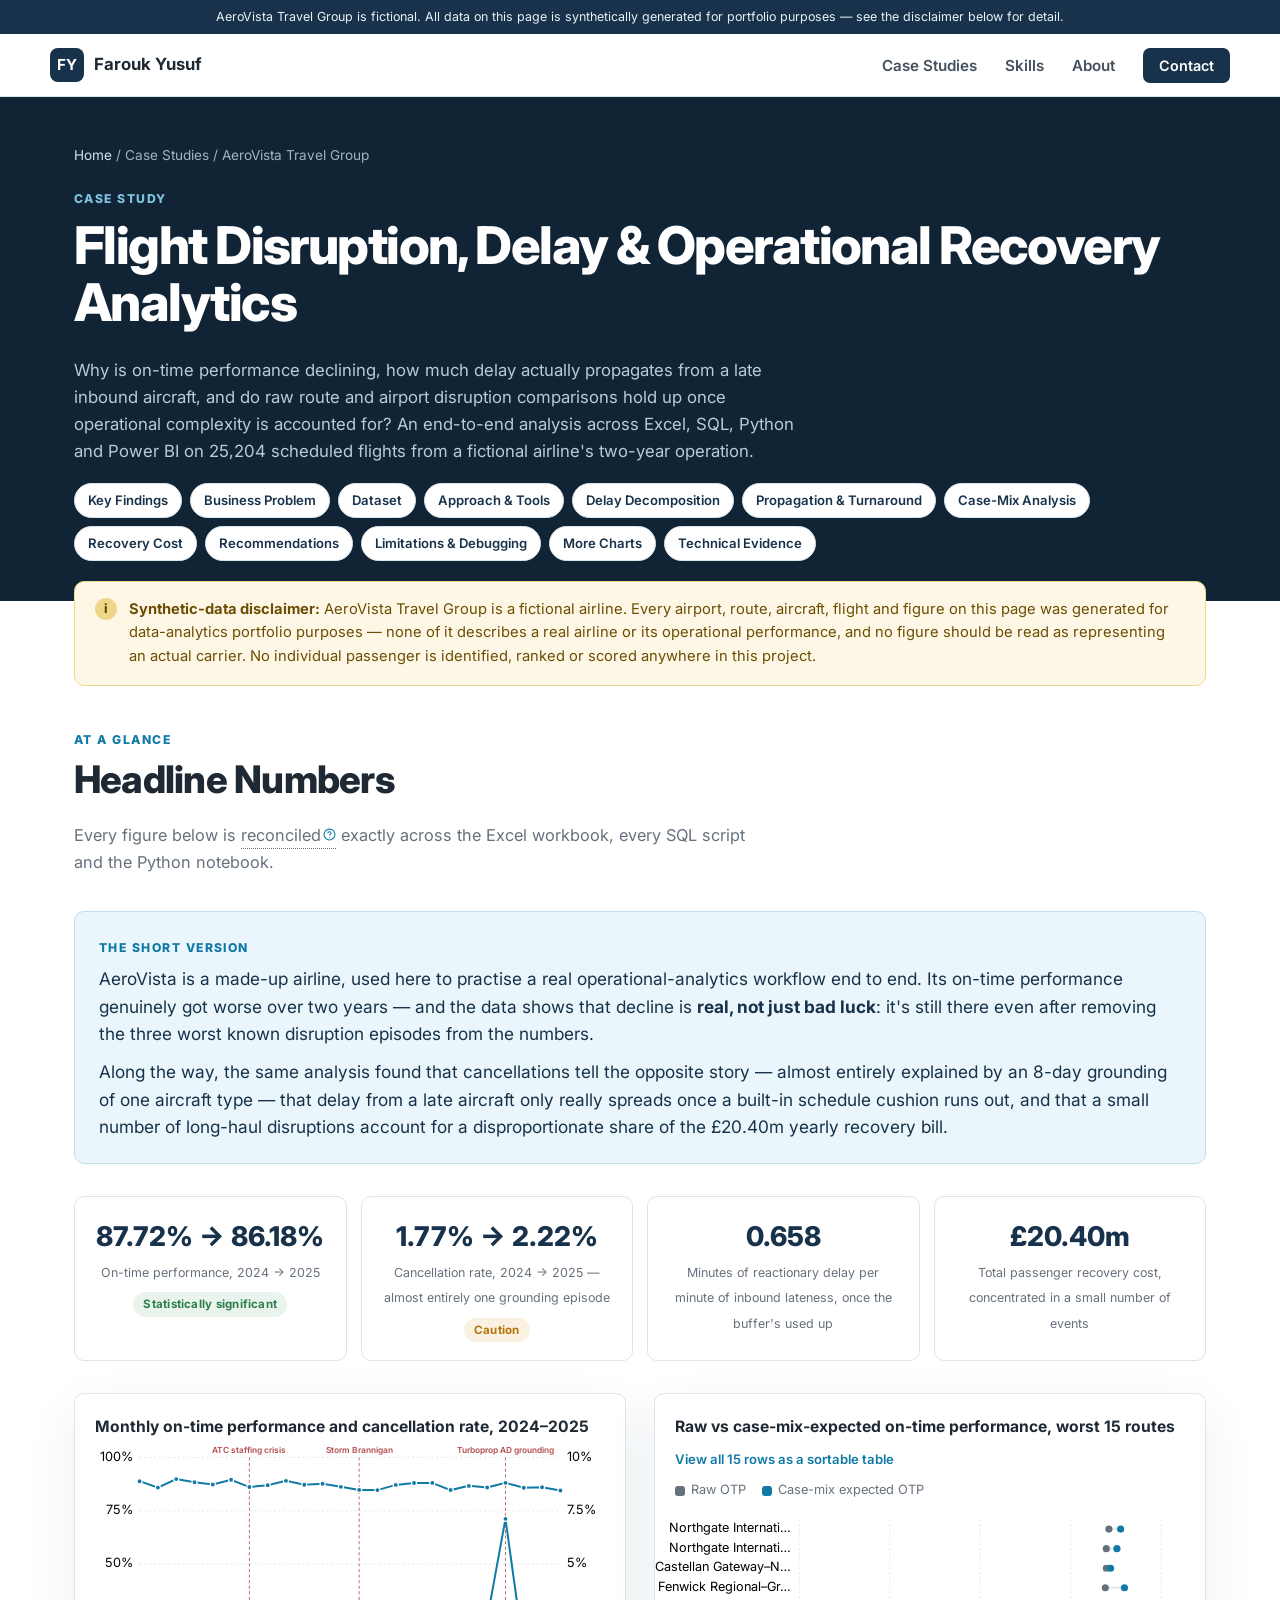
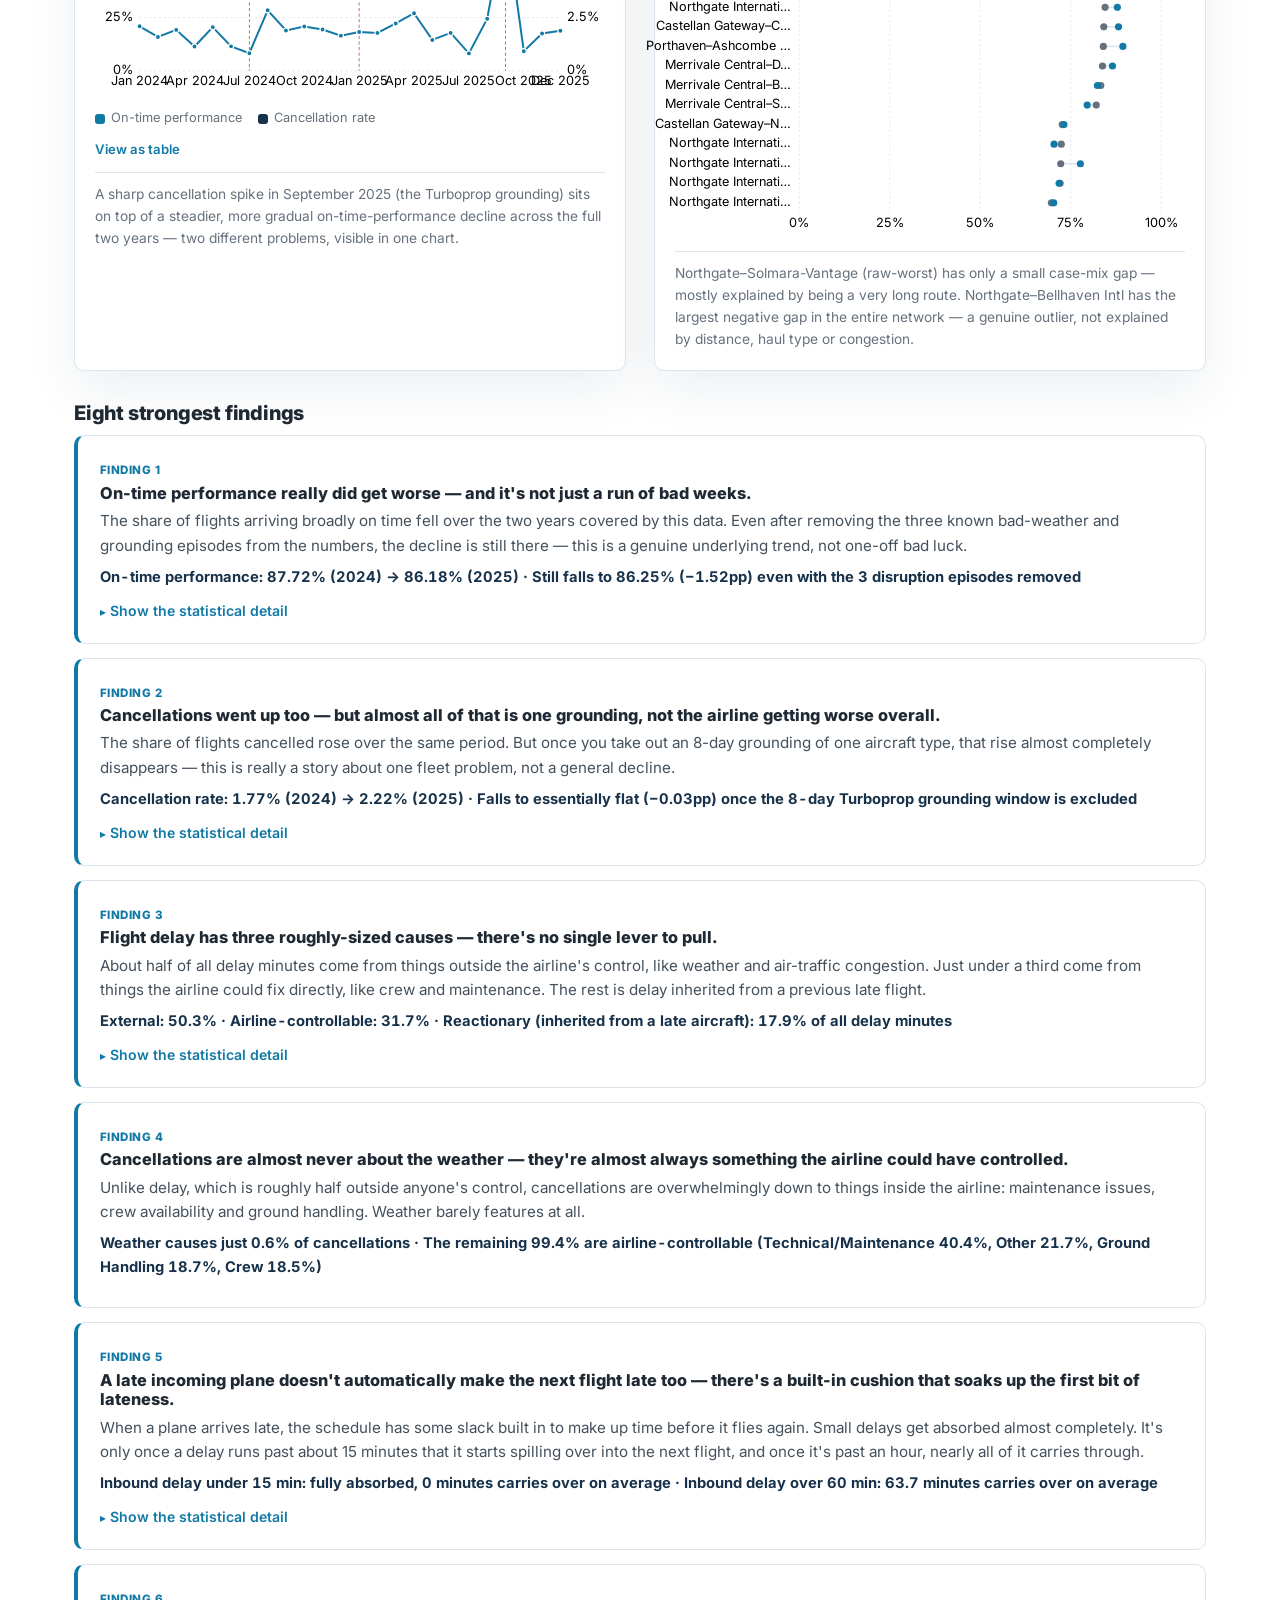
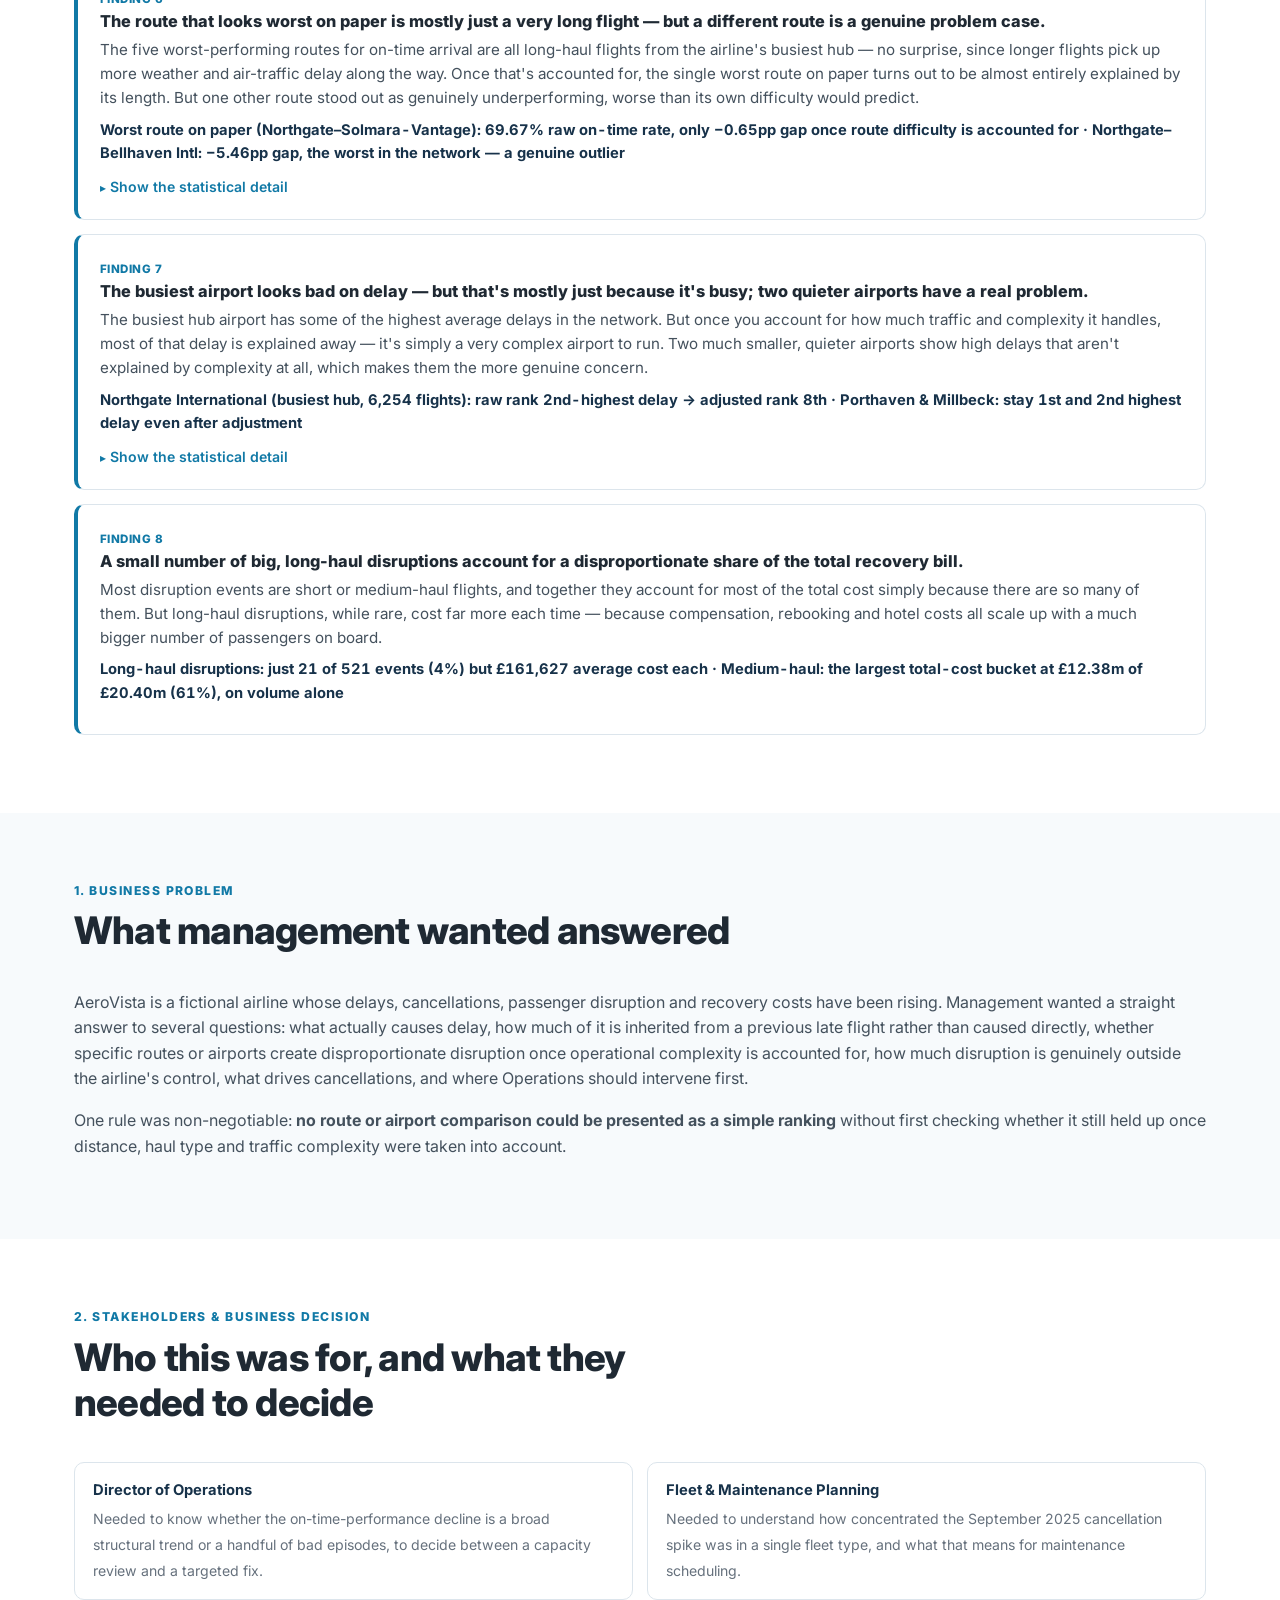
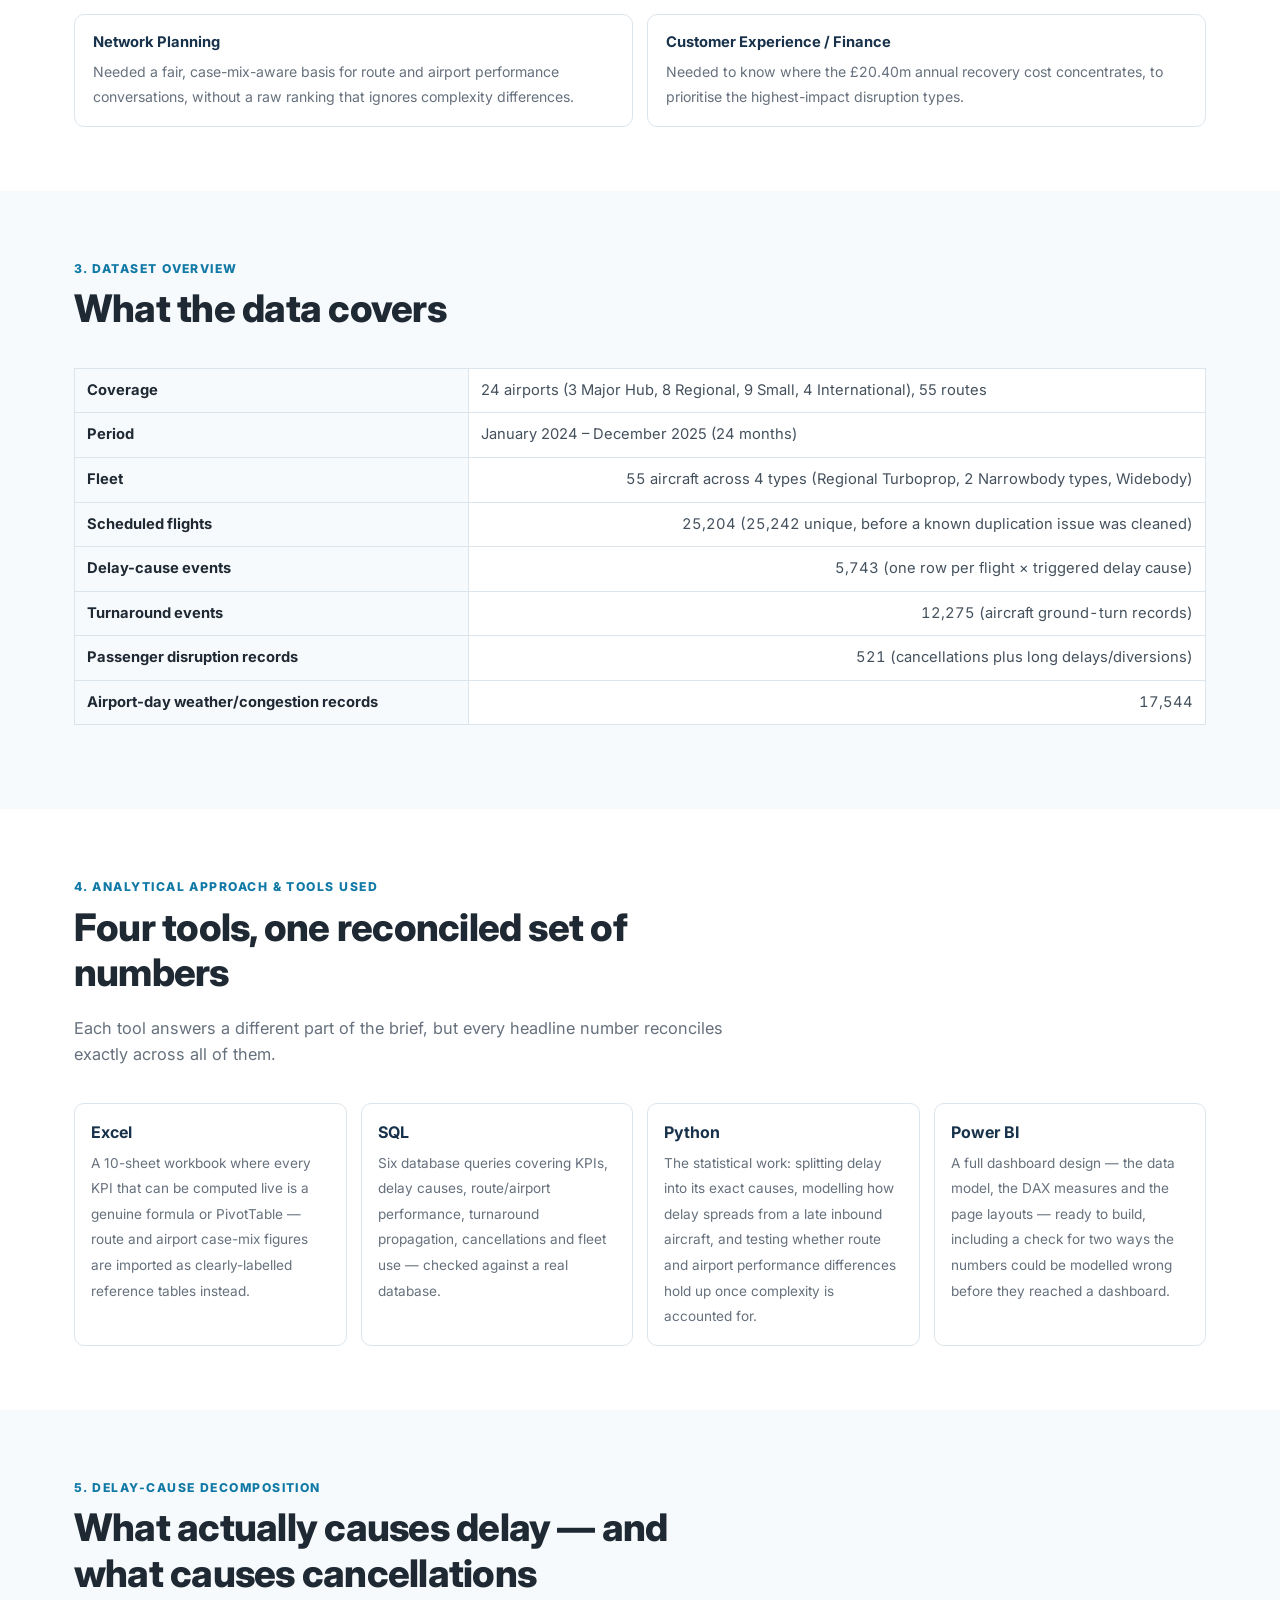
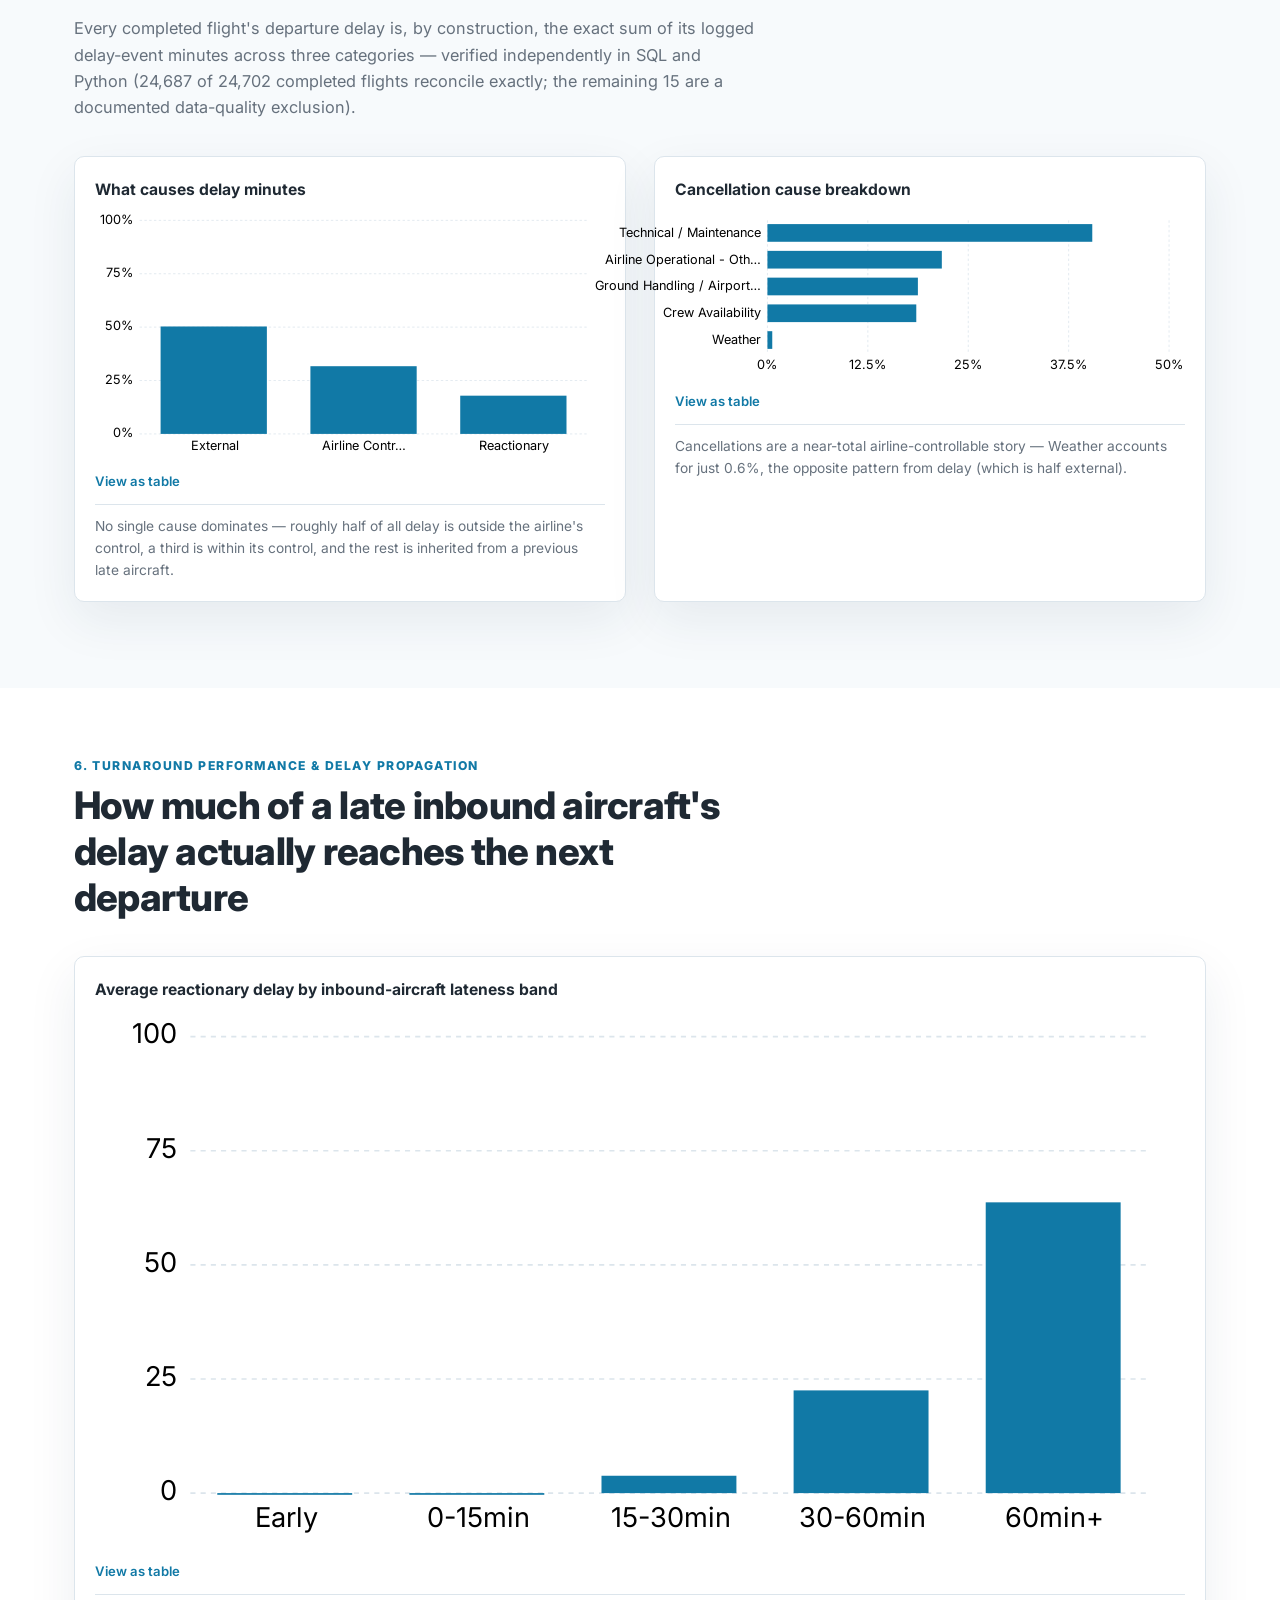
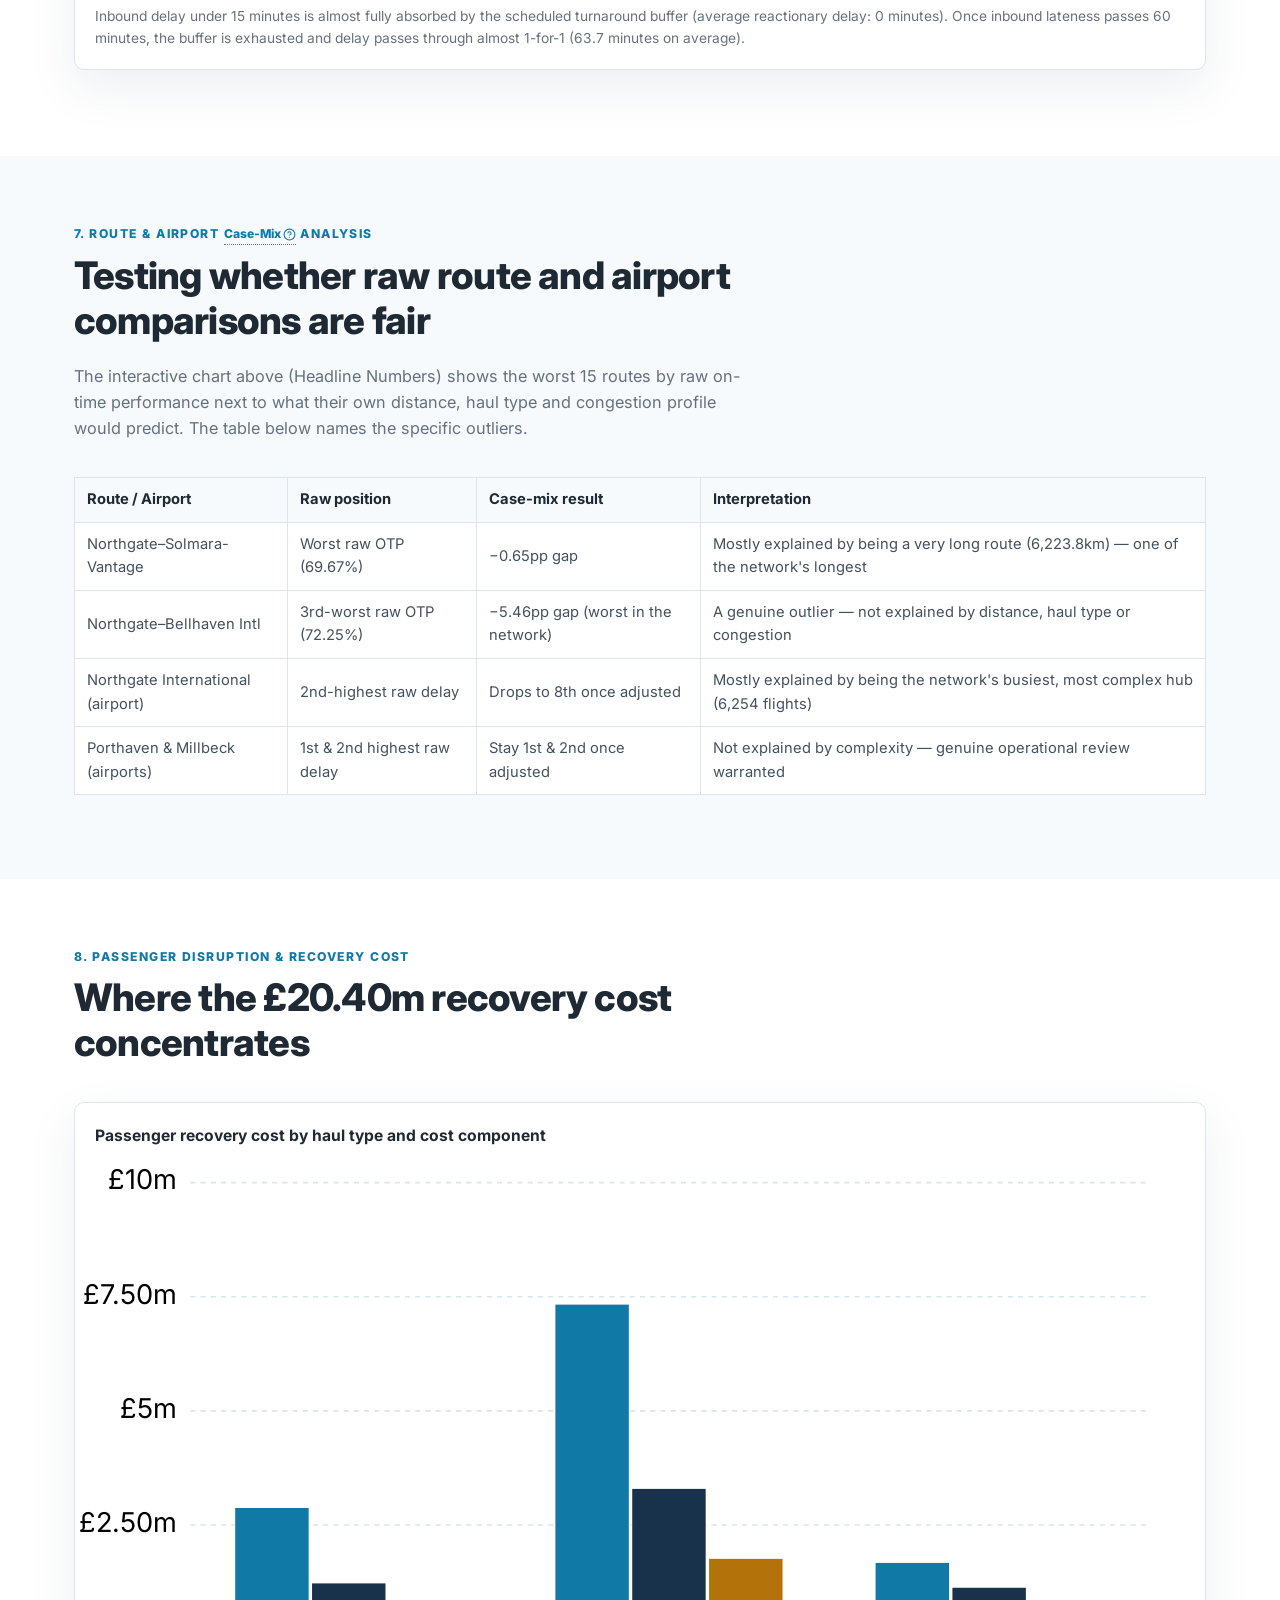
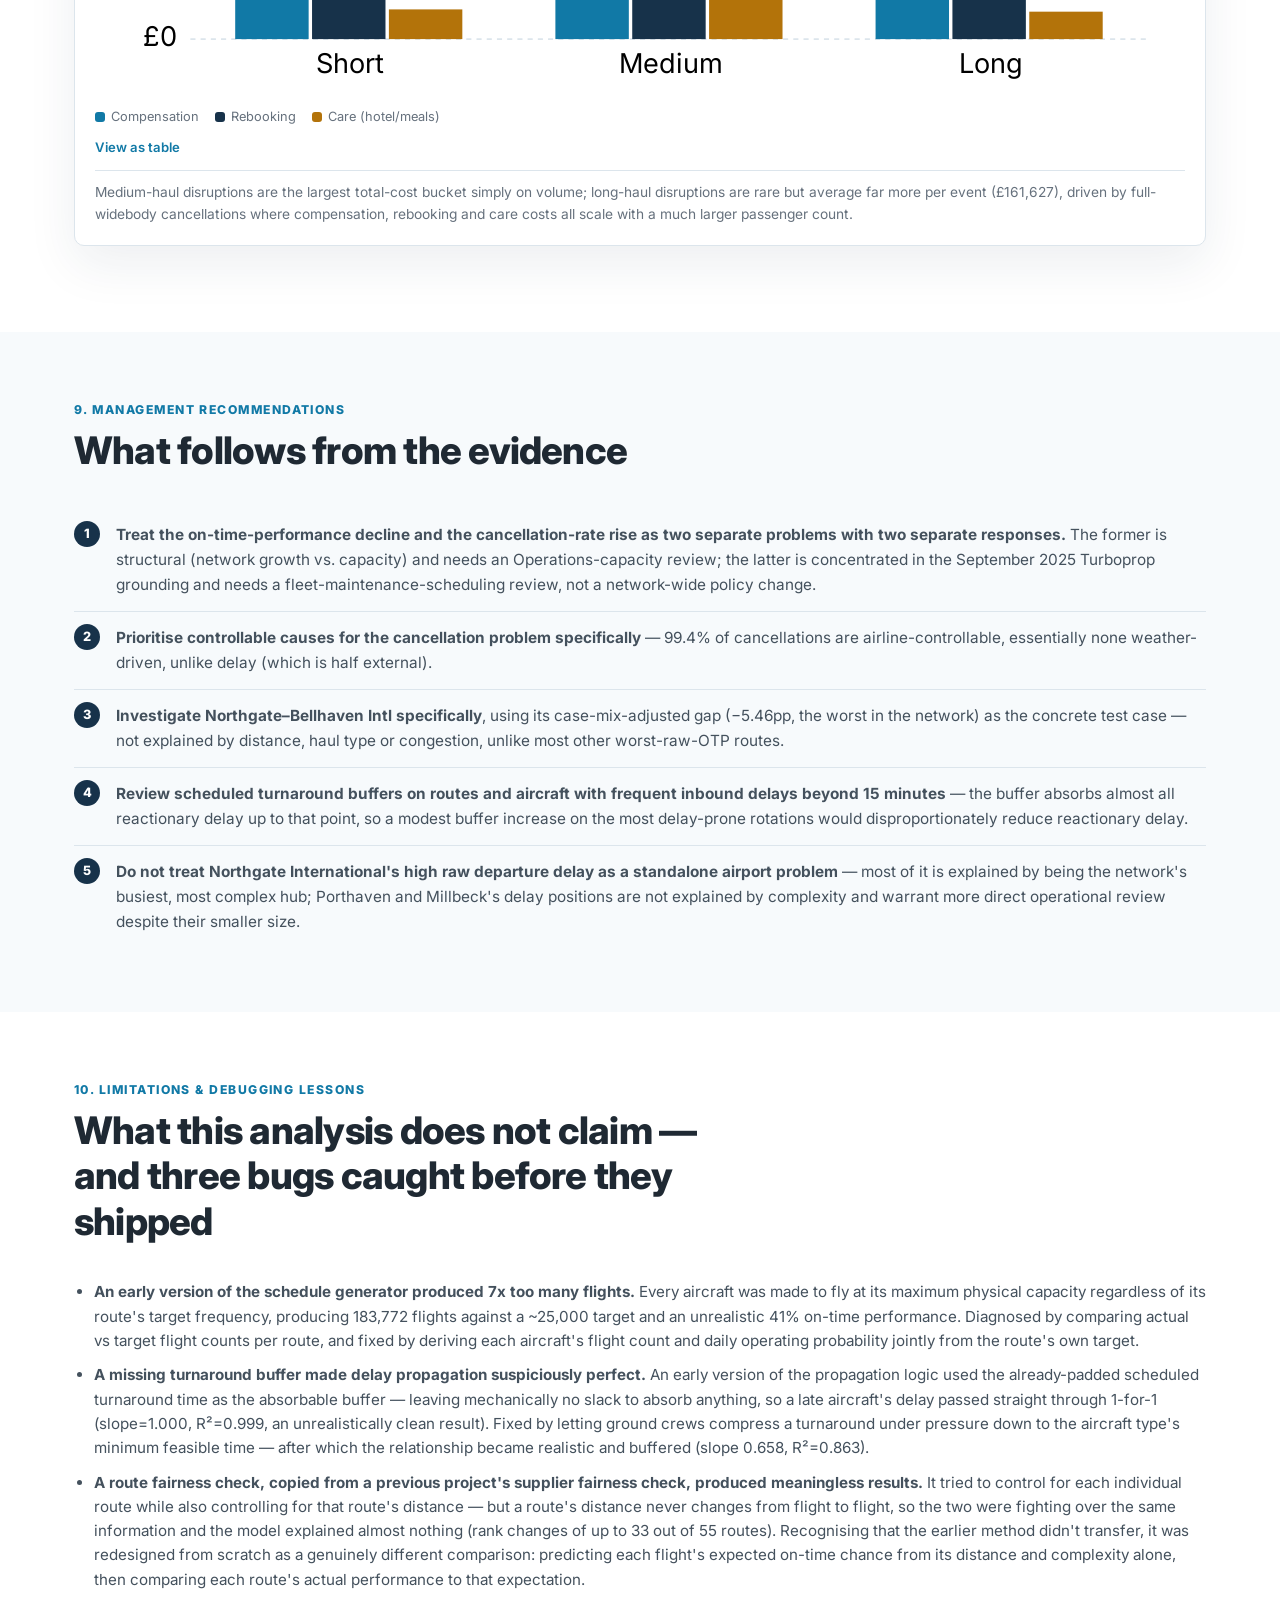
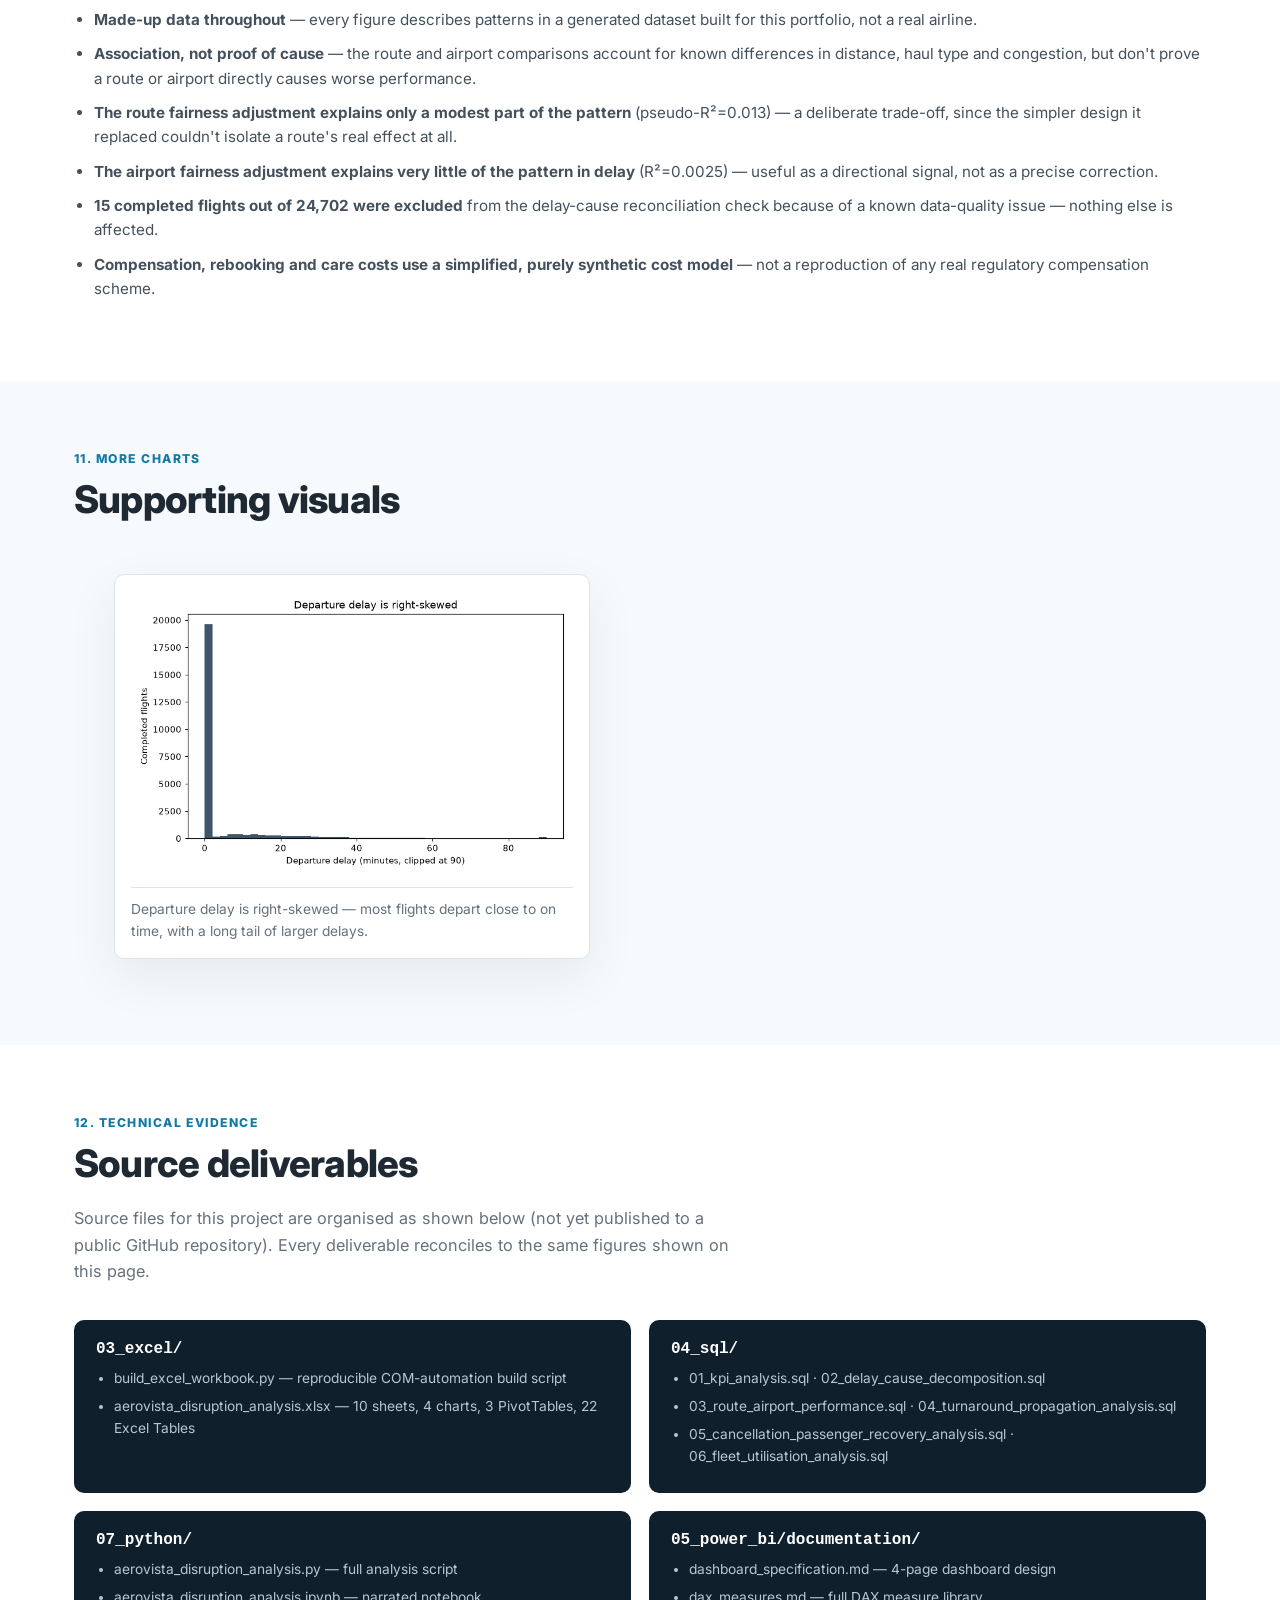
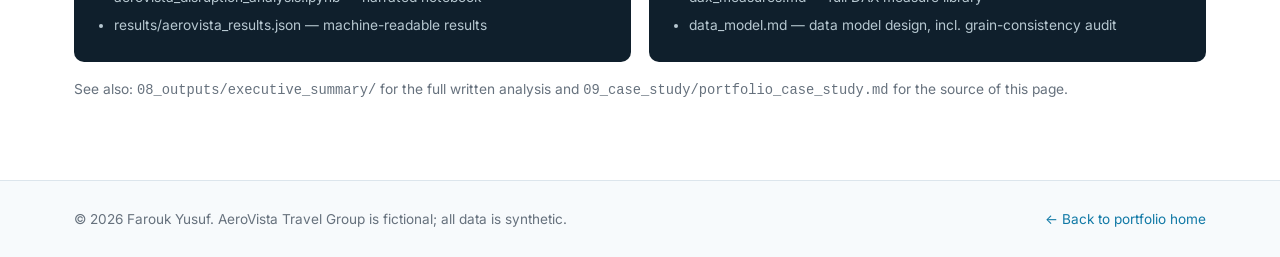
==== case-studies/aerovista.html @ 85dc1397 "chore: initialise data analyst portfolio" ====
<!doctype html>
<html lang="en">
<head>
<meta charset="utf-8">
<meta name="viewport" content="width=device-width, initial-scale=1">
<title>AeroVista Travel Group Case Study — Farouk Yusuf</title>
<meta name="description" content="Flight disruption, delay & operational recovery analytics case study: Excel, SQL, Python and Power BI analysis of a synthetic airline's delay-propagation, case-mix route/airport and recovery-cost data.">
<link rel="preconnect" href="https://fonts.googleapis.com">
<link rel="preconnect" href="https://fonts.gstatic.com" crossorigin>
<link href="https://fonts.googleapis.com/css2?family=Inter:wght@400;500;600;700;800&display=swap" rel="stylesheet">
<link rel="stylesheet" href="../assets/css/tokens.css">
<link rel="stylesheet" href="../assets/css/base.css">
<link rel="stylesheet" href="../assets/css/layout.css">
<link rel="stylesheet" href="../assets/css/components.css">
<link rel="stylesheet" href="../assets/css/charts.css">
<link rel="stylesheet" href="../assets/css/case-study.css">
<link rel="icon" href="data:image/svg+xml,%3Csvg xmlns='http://www.w3.org/2000/svg' viewBox='0 0 100 100'%3E%3Crect width='100' height='100' rx='20' fill='%231f374d'/%3E%3Ctext x='50' y='68' font-size='58' font-family='Arial' font-weight='bold' fill='white' text-anchor='middle'%3EFY%3C/text%3E%3C/svg%3E">
</head>
<body>

<div class="disclaimer-strip">AeroVista Travel Group is fictional. All data on this page is synthetically generated for portfolio purposes — see the disclaimer below for detail.</div>

<header class="site-header">
  <div class="container nav">
    <a href="../index.html" class="brand">
      <span class="brand-mark">FY</span>
      Farouk Yusuf
    </a>
    <button class="nav-toggle" aria-label="Toggle navigation"><span></span><span></span><span></span></button>
    <ul class="nav-links">
      <li><a href="../index.html#case-studies">Case Studies</a></li>
      <li><a href="../index.html#skills">Skills</a></li>
      <li><a href="../index.html#about">About</a></li>
      <li><a href="../index.html#contact" class="nav-cta">Contact</a></li>
    </ul>
  </div>
</header>

<section class="cs-hero">
  <div class="container">
    <div class="cs-breadcrumb"><a href="../index.html">Home</a> / Case Studies / AeroVista Travel Group</div>
    <span class="eyebrow">Case Study</span>
    <h1>Flight Disruption, Delay &amp; Operational Recovery Analytics</h1>
    <p class="cs-sub">Why is on-time performance declining, how much delay actually propagates from a late inbound aircraft, and do raw route and airport disruption comparisons hold up once operational complexity is accounted for? An end-to-end analysis across Excel, SQL, Python and Power BI on 25,204 scheduled flights from a fictional airline's two-year operation.</p>
    <nav class="anchor-nav"><a href="#findings">Key Findings</a><a href="#problem">Business Problem</a><a href="#dataset">Dataset</a><a href="#approach">Approach &amp; Tools</a><a href="#decomposition">Delay Decomposition</a><a href="#propagation">Propagation &amp; Turnaround</a><a href="#casemix">Case-Mix Analysis</a><a href="#recovery">Recovery Cost</a><a href="#recommendations">Recommendations</a><a href="#limitations">Limitations &amp; Debugging</a><a href="#gallery">More Charts</a><a href="#technical">Technical Evidence</a></nav>
  </div>
</section>

<div class="container">
  <div class="disclaimer-box">
    <span class="dot">i</span>
    <div><strong>Synthetic-data disclaimer:</strong> AeroVista Travel Group is a fictional airline. Every airport, route, aircraft, flight and figure on this page was generated for data-analytics portfolio purposes — none of it describes a real airline or its operational performance, and no figure should be read as representing an actual carrier. No individual passenger is identified, ranked or scored anywhere in this project.</div>
  </div>
</div>

<section id="findings" style="padding-top:0;">
  <div class="container">
    <div class="section-head">
      <span class="eyebrow">At a Glance</span>
      <h2>Headline Numbers</h2>
      <p>Every figure below is <button type="button" class="term" data-term="reconciled">reconciled <svg
  xmlns="http://www.w3.org/2000/svg"
  width="24"
  height="24"
  viewBox="0 0 24 24"
  fill="none"
  stroke="currentColor"
  stroke-width="2"
  stroke-linecap="round"
  stroke-linejoin="round"
>
  <circle cx="12" cy="12" r="10" />
  <path d="M9.09 9a3 3 0 0 1 5.83 1c0 2-3 3-3 3" />
  <path d="M12 17h.01" />
</svg>
</button> exactly across the Excel workbook, every SQL script and the Python notebook.</p>
    </div>
    <div class="short-version">
      <span class="eyebrow">The Short Version</span>
      <p>AeroVista is a made-up airline, used here to practise a real operational-analytics workflow end to end. Its on-time performance genuinely got worse over two years — and the data shows that decline is <strong>real, not just bad luck</strong>: it's still there even after removing the three worst known disruption episodes from the numbers.</p><p>Along the way, the same analysis found that cancellations tell the opposite story — almost entirely explained by an 8-day grounding of one aircraft type — that delay from a late aircraft only really spreads once a built-in schedule cushion runs out, and that a small number of long-haul disruptions account for a disproportionate share of the £20.40m yearly recovery bill.</p>
    </div>
    <div class="kpi-grid"><div class="kpi-tile"><span class="kpi-num">87.72% → 86.18%</span><span class="kpi-lbl">On-time performance, 2024 → 2025</span><span class="tag tag-significant">Statistically significant</span></div><div class="kpi-tile"><span class="kpi-num">1.77% → 2.22%</span><span class="kpi-lbl">Cancellation rate, 2024 → 2025 — almost entirely one grounding episode</span><span class="tag tag-caution">Caution</span></div><div class="kpi-tile"><span class="kpi-num">0.658</span><span class="kpi-lbl">Minutes of reactionary delay per minute of inbound lateness, once the buffer's used up</span></div><div class="kpi-tile"><span class="kpi-num">£20.40m</span><span class="kpi-lbl">Total passenger recovery cost, concentrated in a small number of events</span></div></div>
    <div class="two-col" style="margin-top:32px;">
      <div class="chart-block ">
  <div class="chart-head"><span class="chart-title">Monthly on-time performance and cancellation rate, 2024–2025</span></div>
  <div data-chart="c1-data" data-chart-type="line"></div>
  <script type="application/json" id="c1-data">{"xLabels": ["Jan 2024", "Feb 2024", "Mar 2024", "Apr 2024", "May 2024", "Jun 2024", "Jul 2024", "Aug 2024", "Sep 2024", "Oct 2024", "Nov 2024", "Dec 2024", "Jan 2025", "Feb 2025", "Mar 2025", "Apr 2025", "May 2025", "Jun 2025", "Jul 2025", "Aug 2025", "Sep 2025", "Oct 2025", "Nov 2025", "Dec 2025"], "series": [{"label": "On-time performance", "values": [88.83, 85.83, 89.82, 88.37, 87.26, 89.51, 86.1, 86.93, 89.0, 87.18, 87.62, 86.19, 84.75, 84.66, 87.09, 88.0, 88.03, 84.68, 86.64, 85.87, 88.05, 85.78, 86.01, 84.51], "valueFormat": "percent"}, {"label": "Cancellation rate", "values": [2.09, 1.59, 1.92, 1.14, 2.05, 1.15, 0.83, 2.84, 1.89, 2.08, 1.94, 1.65, 1.82, 1.78, 2.22, 2.7, 1.45, 1.78, 0.82, 2.44, 7.12, 0.92, 1.75, 1.88], "valueFormat": "percent", "axis": "secondary"}], "options": {"annotations": [{"x": "Jul 2024", "label": "ATC staffing crisis"}, {"x": "Jan 2025", "label": "Storm Brannigan"}, {"x": "Sep 2025", "label": "Turboprop AD grounding"}]}}</script>
  <div class="chart-caption">A sharp cancellation spike in September 2025 (the Turboprop grounding) sits on top of a steadier, more gradual on-time-performance decline across the full two years — two different problems, visible in one chart.</div>
</div>
      <div class="chart-block ">
  <div class="chart-head"><span class="chart-title">Raw vs case-mix-expected on-time performance, worst 15 routes</span></div>
  <div data-chart="c4-data" data-chart-type="comparison"></div>
  <script type="application/json" id="c4-data">{"rows": [{"label": "Northgate International\u2013Solmara-Vantage", "before": 69.67, "after": 70.33, "meta": {"haul_type": "Long", "distance_km": 6223.8, "n_flights": 244}}, {"label": "Northgate International\u2013Norlandia Nordport", "before": 72.08, "after": 71.81, "meta": {"haul_type": "Long", "distance_km": 5901.8, "n_flights": 265}}, {"label": "Northgate International\u2013Bellhaven Intl", "before": 72.25, "after": 77.7, "meta": {"haul_type": "Long", "distance_km": 4698.7, "n_flights": 227}}, {"label": "Northgate International\u2013Kestria Skyport", "before": 72.41, "after": 70.42, "meta": {"haul_type": "Long", "distance_km": 6245.2, "n_flights": 203}}, {"label": "Castellan Gateway\u2013Norlandia Nordport", "before": 72.68, "after": 73.15, "meta": {"haul_type": "Long", "distance_km": 5680.8, "n_flights": 205}}, {"label": "Merrivale Central\u2013Solmara-Vantage", "before": 82.08, "after": 79.57, "meta": {"haul_type": "Long", "distance_km": 4257.8, "n_flights": 212}}, {"label": "Merrivale Central\u2013Bellhaven Intl", "before": 83.33, "after": 82.42, "meta": {"haul_type": "Long", "distance_km": 3516.0, "n_flights": 240}}, {"label": "Merrivale Central\u2013Dunraven", "before": 83.8, "after": 86.56, "meta": {"haul_type": "Medium", "distance_km": 1354.3, "n_flights": 784}}, {"label": "Porthaven\u2013Ashcombe Regional", "before": 84.03, "after": 89.44, "meta": {"haul_type": "Short", "distance_km": 652.0, "n_flights": 238}}, {"label": "Castellan Gateway\u2013Copperfield", "before": 84.15, "after": 88.23, "meta": {"haul_type": "Short", "distance_km": 719.4, "n_flights": 265}}, {"label": "Northgate International\u2013Greybourne", "before": 84.52, "after": 87.91, "meta": {"haul_type": "Medium", "distance_km": 878.2, "n_flights": 478}}, {"label": "Fenwick Regional\u2013Greybourne", "before": 84.58, "after": 89.87, "meta": {"haul_type": "Short", "distance_km": 443.0, "n_flights": 214}}, {"label": "Northgate International\u2013Ashcombe Regional", "before": 84.86, "after": 87.8, "meta": {"haul_type": "Medium", "distance_km": 975.2, "n_flights": 806}}, {"label": "Castellan Gateway\u2013Northgate International", "before": 84.86, "after": 86.04, "meta": {"haul_type": "Medium", "distance_km": 1326.8, "n_flights": 1156}}, {"label": "Northgate International\u2013Wrenfield", "before": 85.57, "after": 88.81, "meta": {"haul_type": "Short", "distance_km": 364.1, "n_flights": 388}}], "options": {"valueFormat": "percent", "beforeLabel": "Raw OTP", "afterLabel": "Case-mix expected OTP", "categoryLabel": "Route", "limit": 15, "metaColumns": [{"key": "haul_type", "label": "Haul type", "numeric": false}, {"key": "distance_km", "label": "Distance (km)", "numeric": true, "format": "number"}, {"key": "n_flights", "label": "Flights", "numeric": true, "format": "number"}]}}</script>
  <div class="chart-caption">Northgate–Solmara-Vantage (raw-worst) has only a small case-mix gap — mostly explained by being a very long route. Northgate–Bellhaven Intl has the largest negative gap in the entire network — a genuine outlier, not explained by distance, haul type or congestion.</div>
</div>
    </div>
    <h3 style="margin-top:8px;">Eight strongest findings</h3>
    <div class="finding-card">
      <span class="finding-num">FINDING 1</span>
      <h4>On-time performance really did get worse — and it's not just a run of bad weeks.</h4>
      <p>The share of flights arriving broadly on time fell over the two years covered by this data. Even after removing the three known bad-weather and grounding episodes from the numbers, the decline is still there — this is a genuine underlying trend, not one-off bad luck.</p>
      <div class="figure-line">On-time performance: 87.72% (2024) &rarr; 86.18% (2025) &middot; Still falls to 86.25% (&minus;1.52pp) even with the 3 disruption episodes removed</div>
      <details class="detail"><summary>Show the statistical detail</summary><div class="detail-body">Two-proportion z-test on on-time performance: z=&minus;3.57, <button type="button" class="term" data-term="p-value">p=0.0004 <svg
  xmlns="http://www.w3.org/2000/svg"
  width="24"
  height="24"
  viewBox="0 0 24 24"
  fill="none"
  stroke="currentColor"
  stroke-width="2"
  stroke-linecap="round"
  stroke-linejoin="round"
>
  <circle cx="12" cy="12" r="10" />
  <path d="M9.09 9a3 3 0 0 1 5.83 1c0 2-3 3-3 3" />
  <path d="M12 17h.01" />
</svg>
</button> (<button type="button" class="term" data-term="statistically significant">significant <svg
  xmlns="http://www.w3.org/2000/svg"
  width="24"
  height="24"
  viewBox="0 0 24 24"
  fill="none"
  stroke="currentColor"
  stroke-width="2"
  stroke-linecap="round"
  stroke-linejoin="round"
>
  <circle cx="12" cy="12" r="10" />
  <path d="M9.09 9a3 3 0 0 1 5.83 1c0 2-3 3-3 3" />
  <path d="M12 17h.01" />
</svg>
</button>). Sensitivity check excluding all 3 disruption-episode windows: on-time performance still falls from 87.77% to 86.25%.</div></details>
    </div>
<div class="finding-card">
      <span class="finding-num">FINDING 2</span>
      <h4>Cancellations went up too — but almost all of that is one grounding, not the airline getting worse overall.</h4>
      <p>The share of flights cancelled rose over the same period. But once you take out an 8-day grounding of one aircraft type, that rise almost completely disappears — this is really a story about one fleet problem, not a general decline.</p>
      <div class="figure-line">Cancellation rate: 1.77% (2024) &rarr; 2.22% (2025) &middot; Falls to essentially flat (&minus;0.03pp) once the 8-day Turboprop grounding window is excluded</div>
      <details class="detail"><summary>Show the statistical detail</summary><div class="detail-body">Two-proportion z-test: z=2.56, <button type="button" class="term" data-term="p-value">p=0.0106 <svg
  xmlns="http://www.w3.org/2000/svg"
  width="24"
  height="24"
  viewBox="0 0 24 24"
  fill="none"
  stroke="currentColor"
  stroke-width="2"
  stroke-linecap="round"
  stroke-linejoin="round"
>
  <circle cx="12" cy="12" r="10" />
  <path d="M9.09 9a3 3 0 0 1 5.83 1c0 2-3 3-3 3" />
  <path d="M12 17h.01" />
</svg>
</button> (<button type="button" class="term" data-term="statistically significant">significant <svg
  xmlns="http://www.w3.org/2000/svg"
  width="24"
  height="24"
  viewBox="0 0 24 24"
  fill="none"
  stroke="currentColor"
  stroke-width="2"
  stroke-linecap="round"
  stroke-linejoin="round"
>
  <circle cx="12" cy="12" r="10" />
  <path d="M9.09 9a3 3 0 0 1 5.83 1c0 2-3 3-3 3" />
  <path d="M12 17h.01" />
</svg>
</button>). Sensitivity check excluding the 3 disruption episodes turns the +0.45pp headline rise into &minus;0.03pp.</div></details>
    </div>
<div class="finding-card">
      <span class="finding-num">FINDING 3</span>
      <h4>Flight delay has three roughly-sized causes — there's no single lever to pull.</h4>
      <p>About half of all delay minutes come from things outside the airline's control, like weather and air-traffic congestion. Just under a third come from things the airline could fix directly, like crew and maintenance. The rest is delay inherited from a previous late flight.</p>
      <div class="figure-line">External: 50.3% &middot; Airline-controllable: 31.7% &middot; Reactionary (inherited from a late aircraft): 17.9% of all delay minutes</div>
      <details class="detail"><summary>Show the statistical detail</summary><div class="detail-body">Exact <button type="button" class="term" data-term="decomposition">decomposition <svg
  xmlns="http://www.w3.org/2000/svg"
  width="24"
  height="24"
  viewBox="0 0 24 24"
  fill="none"
  stroke="currentColor"
  stroke-width="2"
  stroke-linecap="round"
  stroke-linejoin="round"
>
  <circle cx="12" cy="12" r="10" />
  <path d="M9.09 9a3 3 0 0 1 5.83 1c0 2-3 3-3 3" />
  <path d="M12 17h.01" />
</svg>
</button> of departure-delay minutes into three causal categories, verified independently in SQL and Python — 24,687 of 24,702 completed flights reconcile exactly (the remaining 15 are a documented data-quality exclusion, not a defect).</div></details>
    </div>
<div class="finding-card">
      <span class="finding-num">FINDING 4</span>
      <h4>Cancellations are almost never about the weather — they're almost always something the airline could have controlled.</h4>
      <p>Unlike delay, which is roughly half outside anyone's control, cancellations are overwhelmingly down to things inside the airline: maintenance issues, crew availability and ground handling. Weather barely features at all.</p>
      <div class="figure-line">Weather causes just 0.6% of cancellations &middot; The remaining 99.4% are airline-controllable (Technical/Maintenance 40.4%, Other 21.7%, Ground Handling 18.7%, Crew 18.5%)</div>
      
    </div>
<div class="finding-card">
      <span class="finding-num">FINDING 5</span>
      <h4>A late incoming plane doesn't automatically make the next flight late too — there's a built-in cushion that soaks up the first bit of lateness.</h4>
      <p>When a plane arrives late, the schedule has some slack built in to make up time before it flies again. Small delays get absorbed almost completely. It's only once a delay runs past about 15 minutes that it starts spilling over into the next flight, and once it's past an hour, nearly all of it carries through.</p>
      <div class="figure-line">Inbound delay under 15 min: fully absorbed, 0 minutes carries over on average &middot; Inbound delay over 60 min: 63.7 minutes carries over on average</div>
      <details class="detail"><summary>Show the statistical detail</summary><div class="detail-body"><button type="button" class="term" data-term="regression">Regression <svg
  xmlns="http://www.w3.org/2000/svg"
  width="24"
  height="24"
  viewBox="0 0 24 24"
  fill="none"
  stroke="currentColor"
  stroke-width="2"
  stroke-linecap="round"
  stroke-linejoin="round"
>
  <circle cx="12" cy="12" r="10" />
  <path d="M9.09 9a3 3 0 0 1 5.83 1c0 2-3 3-3 3" />
  <path d="M12 17h.01" />
</svg>
</button> of reactionary delay on inbound-aircraft lateness (legs where the inbound aircraft was already late, n=7,072): slope=0.658 minutes per minute, <button type="button" class="term" data-term="r-squared">R² <svg
  xmlns="http://www.w3.org/2000/svg"
  width="24"
  height="24"
  viewBox="0 0 24 24"
  fill="none"
  stroke="currentColor"
  stroke-width="2"
  stroke-linecap="round"
  stroke-linejoin="round"
>
  <circle cx="12" cy="12" r="10" />
  <path d="M9.09 9a3 3 0 0 1 5.83 1c0 2-3 3-3 3" />
  <path d="M12 17h.01" />
</svg>
</button>=0.863, 95% <button type="button" class="term" data-term="confidence interval">CI <svg
  xmlns="http://www.w3.org/2000/svg"
  width="24"
  height="24"
  viewBox="0 0 24 24"
  fill="none"
  stroke="currentColor"
  stroke-width="2"
  stroke-linecap="round"
  stroke-linejoin="round"
>
  <circle cx="12" cy="12" r="10" />
  <path d="M9.09 9a3 3 0 0 1 5.83 1c0 2-3 3-3 3" />
  <path d="M12 17h.01" />
</svg>
</button> on the slope 0.652–0.664.</div></details>
    </div>
<div class="finding-card">
      <span class="finding-num">FINDING 6</span>
      <h4>The route that looks worst on paper is mostly just a very long flight — but a different route is a genuine problem case.</h4>
      <p>The five worst-performing routes for on-time arrival are all long-haul flights from the airline's busiest hub — no surprise, since longer flights pick up more weather and air-traffic delay along the way. Once that's accounted for, the single worst route on paper turns out to be almost entirely explained by its length. But one other route stood out as genuinely underperforming, worse than its own difficulty would predict.</p>
      <div class="figure-line">Worst route on paper (Northgate&ndash;Solmara-Vantage): 69.67% raw on-time rate, only &minus;0.65pp gap once route difficulty is accounted for &middot; Northgate&ndash;Bellhaven Intl: &minus;5.46pp gap, the worst in the network &mdash; a genuine outlier</div>
      <details class="detail"><summary>Show the statistical detail</summary><div class="detail-body"><button type="button" class="term" data-term="case-mix adjustment">Case-mix adjustment <svg
  xmlns="http://www.w3.org/2000/svg"
  width="24"
  height="24"
  viewBox="0 0 24 24"
  fill="none"
  stroke="currentColor"
  stroke-width="2"
  stroke-linecap="round"
  stroke-linejoin="round"
>
  <circle cx="12" cy="12" r="10" />
  <path d="M9.09 9a3 3 0 0 1 5.83 1c0 2-3 3-3 3" />
  <path d="M12 17h.01" />
</svg>
</button>: expected-vs-actual residual <button type="button" class="term" data-term="regression">regression <svg
  xmlns="http://www.w3.org/2000/svg"
  width="24"
  height="24"
  viewBox="0 0 24 24"
  fill="none"
  stroke="currentColor"
  stroke-width="2"
  stroke-linecap="round"
  stroke-linejoin="round"
>
  <circle cx="12" cy="12" r="10" />
  <path d="M9.09 9a3 3 0 0 1 5.83 1c0 2-3 3-3 3" />
  <path d="M12 17h.01" />
</svg>
</button> on distance, haul type and daily congestion (not route fixed effects, since distance and haul type are fixed within a route), n=24,702 flights across 55 routes, pseudo-<button type="button" class="term" data-term="r-squared">R² <svg
  xmlns="http://www.w3.org/2000/svg"
  width="24"
  height="24"
  viewBox="0 0 24 24"
  fill="none"
  stroke="currentColor"
  stroke-width="2"
  stroke-linecap="round"
  stroke-linejoin="round"
>
  <circle cx="12" cy="12" r="10" />
  <path d="M9.09 9a3 3 0 0 1 5.83 1c0 2-3 3-3 3" />
  <path d="M12 17h.01" />
</svg>
</button>=0.0129. Of the worst-raw-OTP quartile (14 routes), 8 are genuine outliers and 6 are explained by complexity.</div></details>
    </div>
<div class="finding-card">
      <span class="finding-num">FINDING 7</span>
      <h4>The busiest airport looks bad on delay — but that's mostly just because it's busy; two quieter airports have a real problem.</h4>
      <p>The busiest hub airport has some of the highest average delays in the network. But once you account for how much traffic and complexity it handles, most of that delay is explained away — it's simply a very complex airport to run. Two much smaller, quieter airports show high delays that aren't explained by complexity at all, which makes them the more genuine concern.</p>
      <div class="figure-line">Northgate International (busiest hub, 6,254 flights): raw rank 2nd-highest delay &rarr; adjusted rank 8th &middot; Porthaven &amp; Millbeck: stay 1st and 2nd highest delay even after adjustment</div>
      <details class="detail"><summary>Show the statistical detail</summary><div class="detail-body"><button type="button" class="term" data-term="case-mix adjustment">Case-mix adjustment <svg
  xmlns="http://www.w3.org/2000/svg"
  width="24"
  height="24"
  viewBox="0 0 24 24"
  fill="none"
  stroke="currentColor"
  stroke-width="2"
  stroke-linecap="round"
  stroke-linejoin="round"
>
  <circle cx="12" cy="12" r="10" />
  <path d="M9.09 9a3 3 0 0 1 5.83 1c0 2-3 3-3 3" />
  <path d="M12 17h.01" />
</svg>
</button>: <button type="button" class="term" data-term="regression">regression <svg
  xmlns="http://www.w3.org/2000/svg"
  width="24"
  height="24"
  viewBox="0 0 24 24"
  fill="none"
  stroke="currentColor"
  stroke-width="2"
  stroke-linecap="round"
  stroke-linejoin="round"
>
  <circle cx="12" cy="12" r="10" />
  <path d="M9.09 9a3 3 0 0 1 5.83 1c0 2-3 3-3 3" />
  <path d="M12 17h.01" />
</svg>
</button> of departure delay on haul-type mix and daily congestion, n=24,702, <button type="button" class="term" data-term="r-squared">R² <svg
  xmlns="http://www.w3.org/2000/svg"
  width="24"
  height="24"
  viewBox="0 0 24 24"
  fill="none"
  stroke="currentColor"
  stroke-width="2"
  stroke-linecap="round"
  stroke-linejoin="round"
>
  <circle cx="12" cy="12" r="10" />
  <path d="M9.09 9a3 3 0 0 1 5.83 1c0 2-3 3-3 3" />
  <path d="M12 17h.01" />
</svg>
</button>=0.0025 &mdash; a low value, so this adjustment is read as directional, not precise.</div></details>
    </div>
<div class="finding-card">
      <span class="finding-num">FINDING 8</span>
      <h4>A small number of big, long-haul disruptions account for a disproportionate share of the total recovery bill.</h4>
      <p>Most disruption events are short or medium-haul flights, and together they account for most of the total cost simply because there are so many of them. But long-haul disruptions, while rare, cost far more each time — because compensation, rebooking and hotel costs all scale up with a much bigger number of passengers on board.</p>
      <div class="figure-line">Long-haul disruptions: just 21 of 521 events (4%) but £161,627 average cost each &middot; Medium-haul: the largest total-cost bucket at £12.38m of £20.40m (61%), on volume alone</div>
      
    </div>
  </div>
</section>
<section id="problem" class="section-alt">
  <div class="container">
    <div class="section-head">
      <span class="eyebrow">1. Business Problem</span>
      <h2>What management wanted answered</h2>
    </div>
    <p>AeroVista is a fictional airline whose delays, cancellations, passenger disruption and recovery costs have been rising. Management wanted a straight answer to several questions: what actually causes delay, how much of it is inherited from a previous late flight rather than caused directly, whether specific routes or airports create disproportionate disruption once operational complexity is accounted for, how much disruption is genuinely outside the airline's control, what drives cancellations, and where Operations should intervene first.</p><p>One rule was non-negotiable: <strong>no route or airport comparison could be presented as a simple ranking</strong> without first checking whether it still held up once distance, haul type and traffic complexity were taken into account.</p>
  </div>
</section>
<section id="stakeholders">
  <div class="container">
    <div class="section-head">
      <span class="eyebrow">2. Stakeholders &amp; Business Decision</span>
      <h2>Who this was for, and what they needed to decide</h2>
    </div>
    <div class="stakeholder-grid"><div class="stakeholder-card"><strong>Director of Operations</strong><span>Needed to know whether the on-time-performance decline is a broad structural trend or a handful of bad episodes, to decide between a capacity review and a targeted fix.</span></div><div class="stakeholder-card"><strong>Fleet &amp; Maintenance Planning</strong><span>Needed to understand how concentrated the September 2025 cancellation spike was in a single fleet type, and what that means for maintenance scheduling.</span></div><div class="stakeholder-card"><strong>Network Planning</strong><span>Needed a fair, case-mix-aware basis for route and airport performance conversations, without a raw ranking that ignores complexity differences.</span></div><div class="stakeholder-card"><strong>Customer Experience / Finance</strong><span>Needed to know where the £20.40m annual recovery cost concentrates, to prioritise the highest-impact disruption types.</span></div></div>
  </div>
</section>
<section id="dataset" class="section-alt">
  <div class="container">
    <div class="section-head">
      <span class="eyebrow">3. Dataset Overview</span>
      <h2>What the data covers</h2>
    </div>
    <table class="data-table"><tbody><tr><th>Coverage</th><td>24 airports (3 Major Hub, 8 Regional, 9 Small, 4 International), 55 routes</td></tr><tr><th>Period</th><td>January 2024 – December 2025 (24 months)</td></tr><tr><th>Fleet</th><td class="num">55 aircraft across 4 types (Regional Turboprop, 2 Narrowbody types, Widebody)</td></tr><tr><th>Scheduled flights</th><td class="num">25,204 (25,242 unique, before a known duplication issue was cleaned)</td></tr><tr><th>Delay-cause events</th><td class="num">5,743 (one row per flight × triggered delay cause)</td></tr><tr><th>Turnaround events</th><td class="num">12,275 (aircraft ground-turn records)</td></tr><tr><th>Passenger disruption records</th><td class="num">521 (cancellations plus long delays/diversions)</td></tr><tr><th>Airport-day weather/congestion records</th><td class="num">17,544</td></tr></tbody></table>
  </div>
</section>
<section id="approach">
  <div class="container">
    <div class="section-head">
      <span class="eyebrow">4. Analytical Approach &amp; Tools Used</span>
      <h2>Four tools, one reconciled set of numbers</h2>
      <p>Each tool answers a different part of the brief, but every headline number reconciles exactly across all of them.</p>
    </div>
    <div class="tool-grid"><div class="tool-chip"><strong>Excel</strong><span>A 10-sheet workbook where every KPI that can be computed live is a genuine formula or PivotTable — route and airport case-mix figures are imported as clearly-labelled reference tables instead.</span></div><div class="tool-chip"><strong>SQL</strong><span>Six database queries covering KPIs, delay causes, route/airport performance, turnaround propagation, cancellations and fleet use — checked against a real database.</span></div><div class="tool-chip"><strong>Python</strong><span>The statistical work: splitting delay into its exact causes, modelling how delay spreads from a late inbound aircraft, and testing whether route and airport performance differences hold up once complexity is accounted for.</span></div><div class="tool-chip"><strong>Power BI</strong><span>A full dashboard design — the data model, the DAX measures and the page layouts — ready to build, including a check for two ways the numbers could be modelled wrong before they reached a dashboard.</span></div></div>
  </div>
</section>
<section id="decomposition" class="section-alt">
  <div class="container">
    <div class="section-head">
      <span class="eyebrow">5. Delay-Cause Decomposition</span>
      <h2>What actually causes delay — and what causes cancellations</h2>
      <p>Every completed flight's departure delay is, by construction, the exact sum of its logged delay-event minutes across three categories — verified independently in SQL and Python (24,687 of 24,702 completed flights reconcile exactly; the remaining 15 are a documented data-quality exclusion).</p>
    </div>
    <div class="two-col">
      <div class="chart-block ">
  <div class="chart-head"><span class="chart-title">What causes delay minutes</span></div>
  <div data-chart="c2-data" data-chart-type="bar"></div>
  <script type="application/json" id="c2-data">{"categories": ["External", "Airline Controllable", "Reactionary"], "series": [{"label": "% of delay minutes", "values": [50.3, 31.7, 17.9]}], "options": {"valueFormat": "percent", "categoryLabel": "Delay category"}}</script>
  <div class="chart-caption">No single cause dominates — roughly half of all delay is outside the airline's control, a third is within its control, and the rest is inherited from a previous late aircraft.</div>
</div>
      <div class="chart-block ">
  <div class="chart-head"><span class="chart-title">Cancellation cause breakdown</span></div>
  <div data-chart="c6-data" data-chart-type="bar"></div>
  <script type="application/json" id="c6-data">{"categories": ["Technical / Maintenance", "Airline Operational - Other", "Ground Handling / Airport Operations", "Crew Availability", "Weather"], "series": [{"label": "% of cancellations", "values": [40.44, 21.71, 18.73, 18.53, 0.6]}], "options": {"horizontal": true, "valueFormat": "percent", "categoryLabel": "Cause"}}</script>
  <div class="chart-caption">Cancellations are a near-total airline-controllable story — Weather accounts for just 0.6%, the opposite pattern from delay (which is half external).</div>
</div>
    </div>
  </div>
</section>
<section id="propagation">
  <div class="container">
    <div class="section-head">
      <span class="eyebrow">6. Turnaround Performance &amp; Delay Propagation</span>
      <h2>How much of a late inbound aircraft's delay actually reaches the next departure</h2>
    </div>
    <div class="chart-block ">
  <div class="chart-head"><span class="chart-title">Average reactionary delay by inbound-aircraft lateness band</span></div>
  <div data-chart="c3-data" data-chart-type="bar"></div>
  <script type="application/json" id="c3-data">{"categories": ["Early", "0-15min", "15-30min", "30-60min", "60min+"], "series": [{"label": "Avg reactionary delay (minutes)", "values": [0.0, 0.0, 3.8, 22.5, 63.7]}], "options": {"categoryLabel": "Inbound delay band"}}</script>
  <div class="chart-caption">Inbound delay under 15 minutes is almost fully absorbed by the scheduled turnaround buffer (average reactionary delay: 0 minutes). Once inbound lateness passes 60 minutes, the buffer is exhausted and delay passes through almost 1-for-1 (63.7 minutes on average).</div>
</div>
  </div>
</section>
<section id="casemix" class="section-alt">
  <div class="container">
    <div class="section-head">
      <span class="eyebrow">7. Route &amp; Airport <button type="button" class="term" data-term="case-mix adjustment">Case-Mix <svg
  xmlns="http://www.w3.org/2000/svg"
  width="24"
  height="24"
  viewBox="0 0 24 24"
  fill="none"
  stroke="currentColor"
  stroke-width="2"
  stroke-linecap="round"
  stroke-linejoin="round"
>
  <circle cx="12" cy="12" r="10" />
  <path d="M9.09 9a3 3 0 0 1 5.83 1c0 2-3 3-3 3" />
  <path d="M12 17h.01" />
</svg>
</button> Analysis</span>
      <h2>Testing whether raw route and airport comparisons are fair</h2>
      <p>The interactive chart above (Headline Numbers) shows the worst 15 routes by raw on-time performance next to what their own distance, haul type and congestion profile would predict. The table below names the specific outliers.</p>
    </div>
    <table class="data-table">
      <thead><tr><th>Route / Airport</th><th>Raw position</th><th>Case-mix result</th><th>Interpretation</th></tr></thead>
      <tbody><tr><td>Northgate&ndash;Solmara-Vantage</td><td>Worst raw OTP (69.67%)</td><td>&minus;0.65pp gap</td><td>Mostly explained by being a very long route (6,223.8km) — one of the network's longest</td></tr><tr><td>Northgate&ndash;Bellhaven Intl</td><td>3rd-worst raw OTP (72.25%)</td><td>&minus;5.46pp gap (worst in the network)</td><td>A genuine outlier — not explained by distance, haul type or congestion</td></tr><tr><td>Northgate International (airport)</td><td>2nd-highest raw delay</td><td>Drops to 8th once adjusted</td><td>Mostly explained by being the network's busiest, most complex hub (6,254 flights)</td></tr><tr><td>Porthaven &amp; Millbeck (airports)</td><td>1st &amp; 2nd highest raw delay</td><td>Stay 1st &amp; 2nd once adjusted</td><td>Not explained by complexity — genuine operational review warranted</td></tr></tbody>
    </table>
  </div>
</section>
<section id="recovery">
  <div class="container">
    <div class="section-head">
      <span class="eyebrow">8. Passenger Disruption &amp; Recovery Cost</span>
      <h2>Where the £20.40m recovery cost concentrates</h2>
    </div>
    <div class="chart-block ">
  <div class="chart-head"><span class="chart-title">Passenger recovery cost by haul type and cost component</span></div>
  <div data-chart="c5-data" data-chart-type="bar"></div>
  <script type="application/json" id="c5-data">{"categories": ["Short", "Medium", "Long"], "series": [{"label": "Compensation", "values": [2872729.71, 7327743.5, 1668875.92]}, {"label": "Rebooking", "values": [1220183.13, 3290562.61, 1124495.85]}, {"label": "Care (hotel/meals)", "values": [650397.66, 1757972.72, 600796.7]}], "options": {"valueFormat": "gbp", "categoryLabel": "Haul type"}}</script>
  <div class="chart-caption">Medium-haul disruptions are the largest total-cost bucket simply on volume; long-haul disruptions are rare but average far more per event (£161,627), driven by full-widebody cancellations where compensation, rebooking and care costs all scale with a much larger passenger count.</div>
</div>
  </div>
</section>
<section id="recommendations" class="section-alt">
  <div class="container">
    <div class="section-head">
      <span class="eyebrow">9. Management Recommendations</span>
      <h2>What follows from the evidence</h2>
    </div>
    <ol class="rec-list"><li><strong>Treat the on-time-performance decline and the cancellation-rate rise as two separate problems with two separate responses.</strong> The former is structural (network growth vs. capacity) and needs an Operations-capacity review; the latter is concentrated in the September 2025 Turboprop grounding and needs a fleet-maintenance-scheduling review, not a network-wide policy change.</li><li><strong>Prioritise controllable causes for the cancellation problem specifically</strong> — 99.4% of cancellations are airline-controllable, essentially none weather-driven, unlike delay (which is half external).</li><li><strong>Investigate Northgate&ndash;Bellhaven Intl specifically</strong>, using its case-mix-adjusted gap (&minus;5.46pp, the worst in the network) as the concrete test case — not explained by distance, haul type or congestion, unlike most other worst-raw-OTP routes.</li><li><strong>Review scheduled turnaround buffers on routes and aircraft with frequent inbound delays beyond 15 minutes</strong> — the buffer absorbs almost all reactionary delay up to that point, so a modest buffer increase on the most delay-prone rotations would disproportionately reduce reactionary delay.</li><li><strong>Do not treat Northgate International's high raw departure delay as a standalone airport problem</strong> — most of it is explained by being the network's busiest, most complex hub; Porthaven and Millbeck's delay positions are not explained by complexity and warrant more direct operational review despite their smaller size.</li></ol>
  </div>
</section>
<section id="limitations">
  <div class="container">
    <div class="section-head">
      <span class="eyebrow">10. Limitations &amp; Debugging Lessons</span>
      <h2>What this analysis does not claim — and three bugs caught before they shipped</h2>
    </div>
    <ul class="limit-list"><li><strong>An early version of the schedule generator produced 7x too many flights.</strong> Every aircraft was made to fly at its maximum physical capacity regardless of its route's target frequency, producing 183,772 flights against a ~25,000 target and an unrealistic 41% on-time performance. Diagnosed by comparing actual vs target flight counts per route, and fixed by deriving each aircraft's flight count and daily operating probability jointly from the route's own target.</li><li><strong>A missing turnaround buffer made delay propagation suspiciously perfect.</strong> An early version of the propagation logic used the already-padded scheduled turnaround time as the absorbable buffer — leaving mechanically no slack to absorb anything, so a late aircraft's delay passed straight through 1-for-1 (slope=1.000, R²=0.999, an unrealistically clean result). Fixed by letting ground crews compress a turnaround under pressure down to the aircraft type's minimum feasible time — after which the relationship became realistic and buffered (slope 0.658, R²=0.863).</li><li><strong>A route fairness check, copied from a previous project's supplier fairness check, produced meaningless results.</strong> It tried to control for each individual route while also controlling for that route's distance — but a route's distance never changes from flight to flight, so the two were fighting over the same information and the model explained almost nothing (rank changes of up to 33 out of 55 routes). Recognising that the earlier method didn't transfer, it was redesigned from scratch as a genuinely different comparison: predicting each flight's expected on-time chance from its distance and complexity alone, then comparing each route's actual performance to that expectation.</li></ul>
    <ul class="limit-list"><li><strong>Made-up data throughout</strong> — every figure describes patterns in a generated dataset built for this portfolio, not a real airline.</li><li><strong>Association, not proof of cause</strong> — the route and airport comparisons account for known differences in distance, haul type and congestion, but don't prove a route or airport directly causes worse performance.</li><li><strong>The route fairness adjustment explains only a modest part of the pattern</strong> (pseudo-R²=0.013) — a deliberate trade-off, since the simpler design it replaced couldn't isolate a route's real effect at all.</li><li><strong>The airport fairness adjustment explains very little of the pattern in delay</strong> (R²=0.0025) — useful as a directional signal, not as a precise correction.</li><li><strong>15 completed flights out of 24,702 were excluded</strong> from the delay-cause reconciliation check because of a known data-quality issue — nothing else is affected.</li><li><strong>Compensation, rebooking and care costs use a simplified, purely synthetic cost model</strong> — not a reproduction of any real regulatory compensation scheme.</li></ul>
  </div>
</section>
<section id="gallery" class="section-alt">
  <div class="container">
    <div class="section-head">
      <span class="eyebrow">11. More Charts</span>
      <h2>Supporting visuals</h2>
    </div>
    <div class="chart-gallery"><figure class="chart-figure">
        <img src="../assets/images/aerovista/01_distribution_shape.png" alt="Histogram showing departure delay is right-skewed">
        <figcaption>Departure delay is right-skewed — most flights depart close to on time, with a long tail of larger delays.</figcaption>
      </figure></div>
  </div>
</section>
<section id="technical">
  <div class="container">
    <div class="section-head">
      <span class="eyebrow">12. Technical Evidence</span>
      <h2>Source deliverables</h2>
      <p>Source files for this project are organised as shown below (not yet published to a public GitHub repository). Every deliverable reconciles to the same figures shown on this page.</p>
    </div>
    <div class="tech-grid"><div class="tech-card"><h4>03_excel/</h4><ul><li>build_excel_workbook.py — reproducible COM-automation build script</li><li>aerovista_disruption_analysis.xlsx — 10 sheets, 4 charts, 3 PivotTables, 22 Excel Tables</li></ul></div><div class="tech-card"><h4>04_sql/</h4><ul><li>01_kpi_analysis.sql &middot; 02_delay_cause_decomposition.sql</li><li>03_route_airport_performance.sql &middot; 04_turnaround_propagation_analysis.sql</li><li>05_cancellation_passenger_recovery_analysis.sql &middot; 06_fleet_utilisation_analysis.sql</li></ul></div><div class="tech-card"><h4>07_python/</h4><ul><li>aerovista_disruption_analysis.py — full analysis script</li><li>aerovista_disruption_analysis.ipynb — narrated notebook</li><li>results/aerovista_results.json — machine-readable results</li></ul></div><div class="tech-card"><h4>05_power_bi/documentation/</h4><ul><li>dashboard_specification.md — 4-page dashboard design</li><li>dax_measures.md — full DAX measure library</li><li>data_model.md — data model design, incl. grain-consistency audit</li></ul></div></div>
    <p class="tech-note">See also: <code>08_outputs/executive_summary/</code> for the full written analysis and <code>09_case_study/portfolio_case_study.md</code> for the source of this page.</p>
  </div>
</section>

<footer class="site-footer">
  <div class="container">
    <p>© 2026 Farouk Yusuf. AeroVista Travel Group is fictional; all data is synthetic.</p>
    <p><a href="../index.html">← Back to portfolio home</a></p>
  </div>
</footer>

<script type="application/json" id="glossary-data">{"p-value": "A measure of how likely a result this size would happen by chance alone. Small (under 0.05) usually means the pattern is probably real; large means it could easily be random noise.", "statistically significant": "The difference is unlikely to be down to chance. \u201cNot significant\u201d doesn't mean \u201cno difference\u201d \u2014 it means the data can't rule out chance as the explanation.", "case-mix adjustment": "A fair way of comparing suppliers, regions or providers that accounts for how hard their jobs actually were, instead of just comparing raw averages.", "r-squared": "How much of the variation in an outcome a model explains, from 0 (none) to 1 (all of it). A low value means other, unmeasured factors matter too.", "regression": "A statistical method for estimating how one factor relates to an outcome while holding other factors constant \u2014 the main tool used here for fair before/after comparisons.", "decomposition": "Splitting a total change into its exact contributing parts (e.g. more cases happening vs. each case costing more), so they add up precisely to the real figure.", "confidence interval": "A range that's likely to contain the true value. A narrow range means a precise estimate; a wide one means more uncertainty.", "reconciled": "Checked and confirmed to match exactly across every tool used (Excel, SQL, Python) \u2014 no figure is reported unless it agrees everywhere it's calculated."}</script>
<script src="../assets/js/nav.js"></script>
<script src="../assets/js/tooltip.js"></script>
<script src="../assets/js/charts.js"></script>
<script src="../assets/js/main.js"></script>

</body>
</html>
---- assets/css/tokens.css ----
/* ==========================================================================
   Farouk Yusuf — Data & BI Analyst Portfolio
   Design tokens — colours, radius, sizing, shadow. Load first.
   ========================================================================== */

:root {
  --font-body: "Inter", ui-sans-serif, system-ui, -apple-system, BlinkMacSystemFont, "Segoe UI", sans-serif;

  --navy: #17324a;
  --navy-2: #214561;
  --navy-deep: #102436;
  --teal: #1179a6;
  --teal-light: #eaf6fb;
  --ink: #1f2933;
  --body: #44515d;
  --muted: #66717d;
  --line: #dce5ec;
  --bg: #ffffff;
  --bg-soft: #f7fafc;
  --good: #2e7d4f;
  --good-bg: #e8f4ec;
  --warn: #b3730a;
  --warn-bg: #fbf1e0;
  --bad: #b24c4c;
  --bad-bg: #fbeaea;
  --radius: 10px;
  --max: 1180px;
  --shadow: 0 18px 50px rgba(23, 50, 74, 0.08);
}
---- assets/css/base.css ----
/* ==========================================================================
   Base — reset, typography, container. Requires tokens.css.
   ========================================================================== */

* { box-sizing: border-box; }
html { scroll-behavior: smooth; }

body {
  margin: 0;
  font-family: var(--font-body);
  color: var(--body);
  background: var(--bg);
  line-height: 1.6;
  -webkit-font-smoothing: antialiased;
}

h1, h2, h3, h4 {
  color: var(--ink);
  font-weight: 800;
  line-height: 1.2;
  margin: 0 0 0.5em;
}

h1 { font-size: clamp(2.25rem, 5vw, 3.25rem); letter-spacing: -0.03em; line-height: 1.1; }
h2 { font-size: clamp(1.75rem, 3.5vw, 2.375rem); letter-spacing: -0.02em; }
h3 { font-size: 1.25rem; letter-spacing: -0.01em; }

p { margin: 0 0 1em; }
a { color: var(--teal); text-decoration: none; }
a:hover { text-decoration: underline; }

.container {
  max-width: var(--max);
  margin: 0 auto;
  padding: 0 24px;
}

img { max-width: 100%; display: block; }
---- assets/css/layout.css ----
/* ==========================================================================
   Layout — site header / navigation. The one block reused byte-for-byte
   across every page. Requires tokens.css, base.css.
   ========================================================================== */

.site-header {
  position: sticky;
  top: 0;
  z-index: 50;
  background: rgba(255, 255, 255, 0.92);
  backdrop-filter: saturate(180%) blur(8px);
  border-bottom: 1px solid var(--line);
}

.nav {
  display: flex;
  align-items: center;
  justify-content: space-between;
  padding: 14px 0;
}

.brand {
  display: flex;
  align-items: baseline;
  gap: 10px;
  font-weight: 700;
  color: var(--ink);
  font-size: 1.05rem;
}
.brand .brand-mark {
  display: inline-flex;
  align-items: center;
  justify-content: center;
  width: 34px;
  height: 34px;
  border-radius: 8px;
  background: var(--navy);
  color: #fff;
  font-size: 0.95rem;
  font-weight: 700;
  letter-spacing: 0.02em;
}
.brand:hover { text-decoration: none; }

.nav-links {
  display: flex;
  gap: 28px;
  align-items: center;
  list-style: none;
  margin: 0;
  padding: 0;
}
.nav-links a {
  color: var(--body);
  font-size: 0.95rem;
  font-weight: 600;
}
.nav-links a:hover { color: var(--teal); text-decoration: none; }

.nav-cta {
  background: var(--navy);
  color: #fff !important;
  padding: 9px 16px;
  border-radius: 7px;
  font-size: 0.9rem !important;
}
.nav-cta:hover { background: var(--teal); text-decoration: none; }

.nav-toggle {
  display: none;
  background: none;
  border: 1px solid var(--line);
  border-radius: 8px;
  width: 40px;
  height: 40px;
  cursor: pointer;
}
.nav-toggle span {
  display: block;
  width: 18px;
  height: 2px;
  background: var(--ink);
  margin: 4px auto;
}

@media (max-width: 760px) {
  .nav-toggle { display: block; }
  .nav-links {
    position: absolute;
    top: 100%;
    left: 0;
    right: 0;
    background: #fff;
    border-bottom: 1px solid var(--line);
    flex-direction: column;
    align-items: flex-start;
    gap: 0;
    padding: 8px 24px 16px;
    display: none;
  }
  .nav-links.open { display: flex; }
  .nav-links li { width: 100%; padding: 10px 0; border-bottom: 1px solid var(--line); }
  .nav-links li:last-child { border-bottom: none; }
}
---- assets/css/components.css ----
/* ==========================================================================
   Components — hero, buttons, section shells, skills, homepage cards,
   about, contact, footer. Requires tokens.css, base.css.
   ========================================================================== */

/* ---------- Hero ---------- */
.hero {
  background: linear-gradient(135deg, #eef9fd 0%, #f9fcfd 58%, var(--bg) 100%);
  border-bottom: 1px solid var(--line);
  padding: 0;
}
.hero-inner {
  max-width: var(--max);
  margin: 0 auto;
  padding: 5.6rem 24px 4.8rem;
  display: grid;
  grid-template-columns: 1.35fr 0.85fr;
  gap: 5rem;
  align-items: center;
}
.eyebrow {
  display: inline-block;
  color: var(--teal);
  font-weight: 800;
  font-size: 0.76rem;
  letter-spacing: 0.12em;
  text-transform: uppercase;
  margin-bottom: 0.7em;
}
.hero h1 {
  font-size: clamp(2.8rem, 6vw, 5rem);
  line-height: 0.96;
  letter-spacing: -0.045em;
  margin: 0.1rem 0 1.25rem;
}
.hero .role {
  font-size: 1rem;
  font-weight: 700;
  letter-spacing: 0.015em;
  color: var(--navy-2);
  margin-bottom: 1.5rem;
}
.hero p.lead {
  max-width: 720px;
  font-size: 1.16rem;
  color: #44515d;
  margin: 0 0 1.1rem;
}
.hero p.sublead { max-width: 720px; color: var(--muted); margin: 0; }
.hero-ctas { display: flex; gap: 0.8rem; margin-top: 1.8rem; flex-wrap: wrap; }

.btn {
  display: inline-flex;
  align-items: center;
  gap: 8px;
  padding: 0.83rem 1.15rem;
  border-radius: 10px;
  font-weight: 750;
  font-size: 0.94rem;
  border: 1px solid transparent;
  cursor: pointer;
}
.btn-primary { background: var(--navy); color: #fff; }
.btn-primary:hover { background: var(--teal); text-decoration: none; }
.btn-secondary { background: #fff; color: var(--navy); border-color: var(--line); }
.btn-secondary:hover { border-color: var(--teal); color: var(--teal); text-decoration: none; }

/* ---------- Portfolio snapshot card ---------- */
.profile-card {
  background: #fff;
  border: 1px solid #e4edf2;
  border-radius: 20px;
  padding: 1.5rem;
  box-shadow: var(--shadow);
}
.profile-card h3 { font-size: 1rem; color: var(--navy); margin: 0.1rem 0 0.25rem; }
.profile-card .number { font-size: 2.6rem; font-weight: 850; color: var(--ink); line-height: 1; margin: 0.3rem 0 0.35rem; }
.profile-card .tiny { color: var(--muted); font-size: 0.9rem; }

.tool-row { display: flex; flex-wrap: wrap; gap: 0.55rem; margin: 1.35rem 0 1.4rem; }
.pill {
  border: 1px solid #d7e5ec;
  color: var(--navy);
  padding: 0.46rem 0.72rem;
  border-radius: 999px;
  font-size: 0.82rem;
  font-weight: 750;
  background: #f8fcfe;
}

.sector-list { display: grid; grid-template-columns: 1fr 1fr; gap: 0.65rem; margin-top: 0.9rem; }
.sector { background: var(--bg-soft); border-radius: 10px; padding: 0.7rem 0.8rem; font-size: 0.84rem; color: #4f5b66; font-weight: 650; }

/* ---------- Section shells ---------- */
section { padding: 64px 0; }
.section-alt { background: var(--bg-soft); }
.section-head { max-width: 680px; margin-bottom: 36px; }
.section-head .eyebrow { margin-bottom: 8px; }
.section-head p { color: var(--muted); font-size: 1.02rem; }

.section-head-row {
  display: flex;
  align-items: flex-end;
  justify-content: space-between;
  gap: 2rem;
  margin-bottom: 1.8rem;
  flex-wrap: wrap;
}
.section-head-row h2 { margin: 0.2rem 0 0; }
.section-head-row p { max-width: 520px; color: var(--muted); margin: 0; }

/* ---------- Case study cards ---------- */
.cards {
  display: grid;
  grid-template-columns: repeat(3, 1fr);
  gap: 1.1rem;
}
@media (max-width: 900px) {
  .hero-inner { grid-template-columns: 1fr; gap: 2.4rem; padding-top: 4rem; }
  .cards { grid-template-columns: 1fr 1fr; }
}
@media (max-width: 620px) {
  .cards { grid-template-columns: 1fr; }
  .section-head-row { align-items: flex-start; flex-direction: column; }
  .sector-list { grid-template-columns: 1fr; }
  .hero-inner { padding: 3rem 24px 3.5rem; }
}

.card {
  border: 1px solid var(--line);
  border-radius: 16px;
  padding: 1.35rem;
  background: #fff;
  transition: 0.2s ease;
  display: block;
}
.card:hover { transform: translateY(-4px); box-shadow: 0 16px 38px rgba(18, 55, 80, 0.09); }

.card-top {
  height: 118px;
  border-radius: 12px;
  background: linear-gradient(145deg, #e8f5fa, #f9fcfd);
  padding: 1rem;
  display: flex;
  flex-direction: column;
  justify-content: space-between;
  margin-bottom: 1.15rem;
  overflow: hidden;
  position: relative;
}
.mini-label { font-size: 0.7rem; letter-spacing: 0.09em; text-transform: uppercase; font-weight: 800; color: var(--teal); }
.card-top-big { font-size: 2.1rem; font-weight: 850; color: var(--navy); line-height: 1; }

.chart { display: flex; gap: 7px; align-items: end; height: 50px; }
.bar { width: 24px; background: #b8dce9; border-radius: 5px 5px 2px 2px; }
.bar:nth-child(1) { height: 32%; }
.bar:nth-child(2) { height: 72%; }
.bar:nth-child(3) { height: 48%; }
.bar:nth-child(4) { height: 88%; }
.bar:nth-child(5) { height: 61%; }

.card h3 { margin: 0.1rem 0 0.3rem; font-size: 1.18rem; }
.card .meta { color: var(--muted); font-size: 0.86rem; margin-bottom: 0.9rem; }
.card .question { font-size: 0.95rem; color: #3e4b56; margin-bottom: 1rem; }

.card-tags { display: flex; gap: 0.45rem; flex-wrap: wrap; margin-bottom: 1rem; }
.card-tag { background: var(--bg-soft); color: #34536a; padding: 0.28rem 0.5rem; border-radius: 7px; font-size: 0.74rem; font-weight: 750; }

.card > a { color: var(--navy); text-decoration: none; font-weight: 800; font-size: 0.9rem; }

.note {
  margin-top: 3.2rem;
  padding: 1.1rem 1.2rem;
  border-left: 3px solid var(--teal);
  background: var(--bg-soft);
  color: var(--muted);
  border-radius: 0 10px 10px 0;
}

/* ---------- About ---------- */
.about-grid {
  display: grid;
  grid-template-columns: 1fr 1fr;
  gap: 40px;
  align-items: start;
}
@media (max-width: 760px) { .about-grid { grid-template-columns: 1fr; } }
.about-list { list-style: none; margin: 0; padding: 0; }
.about-list li { padding: 10px 0; border-bottom: 1px solid var(--line); font-size: 0.95rem; }
.about-list li:last-child { border-bottom: none; }
.about-list strong { color: var(--ink); }

/* ---------- Contact ---------- */
.contact-grid {
  display: grid;
  grid-template-columns: repeat(3, 1fr);
  gap: 18px;
}
@media (max-width: 760px) { .contact-grid { grid-template-columns: 1fr; } }
.contact-card {
  background: #fff;
  border: 1px solid var(--line);
  border-radius: var(--radius);
  padding: 24px;
  text-align: center;
}
.contact-card .contact-icon {
  width: 44px; height: 44px; border-radius: 50%;
  background: var(--teal-light); color: var(--teal);
  display: flex; align-items: center; justify-content: center;
  margin: 0 auto 14px; font-weight: 800;
}
.contact-card .contact-icon svg { width: 22px; height: 22px; }
.contact-card.placeholder { opacity: 0.65; }
.contact-card .placeholder-tag {
  display: block; font-size: 0.74rem; color: var(--muted); margin-top: 6px;
}

/* ---------- Footer ---------- */
.site-footer {
  border-top: 1px solid var(--line);
  padding: 28px 0;
  background: var(--bg-soft);
}
.site-footer .container {
  display: flex;
  justify-content: space-between;
  align-items: center;
  flex-wrap: wrap;
  gap: 12px;
}
.site-footer p { margin: 0; font-size: 0.85rem; color: var(--muted); }
.disclaimer-strip {
  background: var(--navy);
  color: #e9f2f7;
  font-size: 0.78rem;
  text-align: center;
  padding: 0.45rem 1rem;
}
.disclaimer-strip a { color: #fff; text-decoration: underline; }

/* ---------- Status tags (significant / not significant / caution) ---------- */
.tag {
  display: inline-flex;
  align-items: center;
  gap: 5px;
  font-size: 0.72rem;
  font-weight: 700;
  letter-spacing: 0.02em;
  padding: 3px 10px;
  border-radius: 100px;
}
.tag-significant { background: var(--good-bg); color: var(--good); }
.tag-not-significant { background: var(--bg-soft); color: var(--muted); }
.tag-caution { background: var(--warn-bg); color: var(--warn); }

/* ---------- Glossary term trigger ---------- */
.term {
  background: none;
  border: none;
  padding: 0;
  font: inherit;
  color: inherit;
  border-bottom: 1px dotted var(--muted);
  cursor: help;
  display: inline-flex;
  align-items: center;
  gap: 2px;
}
.term svg { width: 13px; height: 13px; color: var(--teal); flex-shrink: 0; }
.term-tooltip {
  position: absolute;
  z-index: 80;
  max-width: 280px;
  background: var(--navy-deep);
  color: #eaf1f5;
  font-size: 0.82rem;
  line-height: 1.45;
  padding: 10px 12px;
  border-radius: 8px;
  box-shadow: var(--shadow);
}
.term-tooltip[hidden] { display: none; }
---- assets/css/charts.css ----
/* ==========================================================================
   Interactive chart engine — styling for charts.js output.
   Requires tokens.css, base.css, case-study.css (loaded last).
   ========================================================================== */

.chart-block {
  background: #fff;
  border: 1px solid var(--line);
  border-radius: var(--radius);
  padding: 20px;
  margin-bottom: 22px;
  box-shadow: var(--shadow);
}
.chart-block .chart-head {
  display: flex;
  align-items: flex-start;
  justify-content: space-between;
  gap: 16px;
  margin-bottom: 4px;
  flex-wrap: wrap;
}
.chart-block .chart-title { font-weight: 700; color: var(--ink); font-size: 0.98rem; }
.chart-block .chart-caption {
  font-size: 0.86rem;
  color: var(--muted);
  padding-top: 10px;
  border-top: 1px solid var(--line);
  margin-top: 12px;
}
.chart-block svg { width: 100%; height: auto; display: block; overflow: visible; }
.chart-block .chart-canvas { position: relative; }

/* filter toggle (e.g. Albion supplier-type) */
.chart-filter {
  display: inline-flex;
  border: 1px solid var(--line);
  border-radius: 100px;
  padding: 3px;
  gap: 3px;
}
.chart-filter button {
  border: none;
  background: none;
  padding: 6px 14px;
  border-radius: 100px;
  font-size: 0.8rem;
  font-weight: 600;
  color: var(--muted);
  cursor: pointer;
}
.chart-filter button.active { background: var(--navy); color: #fff; }

/* axes / bars / lines */
.chart-axis line, .chart-axis path { stroke: var(--line); stroke-width: 1; }
.chart-axis text { fill: var(--muted); font-size: 11px; font-family: inherit; }
.chart-gridline { stroke: var(--line); stroke-width: 1; stroke-dasharray: 3 3; }

.chart-bar { fill: var(--teal); }
.chart-bar.is-secondary { fill: var(--navy); }
.chart-bar.is-tertiary { fill: var(--warn); }
.chart-bar.is-quaternary { fill: var(--muted); }
.chart-bar:hover, .chart-bar.is-active { fill: var(--navy-deep); }

.chart-line-path { fill: none; stroke: var(--teal); stroke-width: 2.5; }
.chart-line-dot { fill: var(--teal); stroke: #fff; stroke-width: 1.5; }
.chart-line-dot:hover, .chart-line-dot.is-active { fill: var(--navy-deep); r: 5; }
.chart-annotation-line { stroke: var(--bad); stroke-width: 1; stroke-dasharray: 4 3; }
.chart-annotation-label { fill: var(--bad); font-size: 10.5px; font-weight: 600; }

.chart-waterfall-bar.is-positive { fill: var(--good); }
.chart-waterfall-bar.is-negative { fill: var(--bad); }
.chart-waterfall-bar.is-total { fill: var(--navy); }
.chart-waterfall-connector { stroke: var(--line); stroke-width: 1; }

.chart-comparison-line { stroke: var(--line); stroke-width: 2; }
.chart-comparison-dot.is-before { fill: var(--muted); }
.chart-comparison-dot.is-after { fill: var(--teal); }
.chart-comparison-label { fill: var(--ink); font-size: 11.5px; }

.chart-histogram-bar { fill: var(--teal-light); stroke: var(--teal); stroke-width: 1; }
.chart-histogram-marker { stroke: var(--navy); stroke-width: 1.5; stroke-dasharray: 4 3; }

/* legend */
.chart-legend { display: flex; gap: 16px; flex-wrap: wrap; margin: 10px 0 4px; font-size: 0.8rem; color: var(--muted); }
.chart-legend .swatch { display: inline-flex; align-items: center; gap: 6px; }
.chart-legend .swatch span.dot { width: 10px; height: 10px; border-radius: 3px; display: inline-block; }

/* tooltip */
.chart-tooltip {
  position: fixed;
  z-index: 90;
  background: var(--navy-deep);
  color: #eaf1f5;
  font-size: 0.8rem;
  line-height: 1.4;
  padding: 8px 11px;
  border-radius: 7px;
  pointer-events: none;
  box-shadow: var(--shadow);
  max-width: 240px;
}
.chart-tooltip[hidden] { display: none; }
.chart-tooltip .tt-label { font-weight: 700; }

/* accessible "view as table" fallback, used by every chart type */
.chart-table-toggle {
  margin-top: 10px;
  font-size: 0.82rem;
}
.chart-table-toggle summary {
  cursor: pointer;
  color: var(--teal);
  font-weight: 600;
  list-style: none;
}
.chart-table-toggle summary::-webkit-details-marker { display: none; }
.chart-table-toggle table.data-table { margin-top: 10px; font-size: 0.85rem; }

/* if charts.js hasn't run, hide the empty canvas — the "View as table" <details>
   below it is a native element and needs no JS to work */
.chart-canvas:empty { display: none; }
---- assets/css/case-study.css ----
/* ==========================================================================
   Case-study page — everything only used on case-study pages, in the order
   it appears down the page. Requires tokens.css, base.css, components.css.
   ========================================================================== */

.cs-hero {
  background: var(--navy-deep);
  color: #eaf1f5;
  padding: 48px 0 40px;
}
.cs-hero .eyebrow { color: #7fc4de; }
.cs-hero h1 { color: #fff; }
.cs-hero .cs-sub { color: #b9cbd6; font-size: 1.05rem; max-width: 720px; }
.cs-breadcrumb { font-size: 0.85rem; color: #9fb6c2; margin-bottom: 18px; }
.cs-breadcrumb a { color: #cfe4ee; }

.disclaimer-box {
  background: #fff7e6;
  border: 1px solid #f0d68a;
  color: #6b4e04;
  border-radius: var(--radius);
  padding: 16px 20px;
  font-size: 0.92rem;
  margin: -20px 0 40px;
  display: flex;
  gap: 12px;
  align-items: flex-start;
}
.disclaimer-box .dot {
  flex-shrink: 0;
  width: 22px; height: 22px; border-radius: 50%;
  background: #f0d68a; color: #6b4e04;
  display: flex; align-items: center; justify-content: center;
  font-weight: 800; font-size: 0.8rem;
}

/* ---------- "The short version" plain-language summary band ---------- */
.short-version {
  background: var(--teal-light);
  border: 1px solid #bfe0ea;
  border-radius: var(--radius);
  padding: 22px 24px;
  margin: 0 0 32px;
}
.short-version .eyebrow { margin-bottom: 8px; }
.short-version p {
  font-size: 1.08rem;
  color: var(--navy);
  margin: 0;
}
.short-version p + p { margin-top: 10px; }

.kpi-grid {
  display: grid;
  grid-template-columns: repeat(4, 1fr);
  gap: 14px;
  margin: 8px 0 8px;
}
@media (max-width: 900px) { .kpi-grid { grid-template-columns: repeat(2, 1fr); } }
.kpi-tile {
  background: #fff;
  border: 1px solid var(--line);
  border-radius: var(--radius);
  padding: 18px;
  text-align: center;
}
.kpi-tile .kpi-num { font-size: 1.7rem; font-weight: 800; color: var(--navy); display: block; }
.kpi-tile .kpi-lbl { font-size: 0.78rem; color: var(--muted); margin-top: 4px; }
.kpi-tile .tag { margin-top: 8px; }

.finding-card {
  background: #fff;
  border: 1px solid var(--line);
  border-left: 4px solid var(--teal);
  border-radius: var(--radius);
  padding: 20px 22px;
  margin-bottom: 14px;
}
.finding-card h4 { margin-bottom: 6px; font-size: 1.02rem; }
.finding-card p { margin: 0; font-size: 0.95rem; color: var(--body); }
.finding-card p + p { margin-top: 8px; }
.finding-card .finding-num {
  display: inline-block;
  font-size: 0.72rem;
  font-weight: 800;
  color: var(--teal);
  letter-spacing: 0.04em;
  margin-bottom: 4px;
}
.finding-card .figure-line {
  font-variant-numeric: tabular-nums;
  font-weight: 700;
  color: var(--navy);
  font-size: 0.92rem;
  margin: 8px 0;
}

/* ---------- Progressive disclosure ("show the detail") ---------- */
details.detail {
  margin-top: 10px;
  font-size: 0.88rem;
}
details.detail summary {
  cursor: pointer;
  color: var(--teal);
  font-weight: 600;
  list-style: none;
  display: inline-flex;
  align-items: center;
  gap: 4px;
}
details.detail summary::-webkit-details-marker { display: none; }
details.detail summary::before {
  content: "▸";
  font-size: 0.75rem;
  transition: transform 0.15s ease;
}
details.detail[open] summary::before { transform: rotate(90deg); }
details.detail .detail-body {
  margin-top: 8px;
  padding: 10px 12px;
  background: var(--bg-soft);
  border-radius: 8px;
  color: var(--muted);
  font-family: Consolas, "Courier New", monospace;
  font-size: 0.82rem;
  line-height: 1.55;
}

.chart-figure {
  background: #fff;
  border: 1px solid var(--line);
  border-radius: var(--radius);
  padding: 16px;
  margin-bottom: 22px;
  box-shadow: var(--shadow);
}
.chart-figure img { border-radius: 6px; }
.chart-figure figcaption {
  font-size: 0.86rem;
  color: var(--muted);
  padding-top: 10px;
  border-top: 1px solid var(--line);
  margin-top: 12px;
}

.two-col {
  display: grid;
  grid-template-columns: 1fr 1fr;
  gap: 28px;
}
@media (max-width: 760px) { .two-col { grid-template-columns: 1fr; } }

.chart-gallery {
  display: grid;
  grid-template-columns: 1fr 1fr;
  gap: 20px;
}
@media (max-width: 760px) { .chart-gallery { grid-template-columns: 1fr; } }

table.data-table {
  width: 100%;
  border-collapse: collapse;
  font-size: 0.92rem;
  margin: 12px 0 20px;
  background: #fff;
}
table.data-table th, table.data-table td {
  border: 1px solid var(--line);
  padding: 10px 12px;
  text-align: left;
}
table.data-table th { background: var(--bg-soft); font-weight: 700; color: var(--ink); }
table.data-table td.num { text-align: right; font-variant-numeric: tabular-nums; }
table.data-table th.sortable {
  cursor: pointer;
  user-select: none;
  position: relative;
  padding-right: 22px;
}
table.data-table th.sortable::after {
  content: "⇅";
  position: absolute;
  right: 8px;
  color: var(--muted);
  font-size: 0.78rem;
}
table.data-table th.sort-asc::after { content: "↑"; color: var(--teal); }
table.data-table th.sort-desc::after { content: "↓"; color: var(--teal); }

.tool-grid {
  display: grid;
  grid-template-columns: repeat(4, 1fr);
  gap: 14px;
}
@media (max-width: 900px) { .tool-grid { grid-template-columns: repeat(2, 1fr); } }
.tool-chip {
  background: #fff;
  border: 1px solid var(--line);
  border-radius: var(--radius);
  padding: 16px;
}
.tool-chip strong { display: block; color: var(--navy); margin-bottom: 4px; }
.tool-chip span { font-size: 0.85rem; color: var(--muted); }

.rec-list { list-style: none; margin: 0; padding: 0; counter-reset: rec; }
.rec-list li {
  counter-increment: rec;
  position: relative;
  padding: 14px 0 14px 42px;
  border-bottom: 1px solid var(--line);
  font-size: 0.96rem;
}
.rec-list li:last-child { border-bottom: none; }
.rec-list li::before {
  content: counter(rec);
  position: absolute;
  left: 0; top: 12px;
  width: 26px; height: 26px;
  border-radius: 50%;
  background: var(--navy);
  color: #fff;
  font-size: 0.8rem;
  font-weight: 800;
  display: flex; align-items: center; justify-content: center;
}

.limit-list { padding-left: 20px; }
.limit-list li { margin-bottom: 10px; font-size: 0.95rem; }

.tech-grid {
  display: grid;
  grid-template-columns: repeat(2, 1fr);
  gap: 18px;
}
@media (max-width: 760px) { .tech-grid { grid-template-columns: 1fr; } }
.tech-card {
  background: #0f1f2c;
  color: #d7e4ea;
  border-radius: var(--radius);
  padding: 20px 22px;
}
.tech-card h4 { color: #fff; margin-bottom: 8px; font-family: Consolas, "Courier New", monospace; }
.tech-card ul { margin: 0; padding-left: 18px; font-size: 0.86rem; }
.tech-card li { margin-bottom: 6px; color: #b7c8d1; }
.tech-note {
  font-size: 0.86rem;
  color: var(--muted);
  margin-top: 16px;
}

.anchor-nav {
  display: flex;
  flex-wrap: wrap;
  gap: 8px;
  margin: 18px 0 0;
}
.anchor-nav a {
  font-size: 0.82rem;
  font-weight: 600;
  color: var(--navy);
  background: #fff;
  border: 1px solid var(--line);
  border-radius: 100px;
  padding: 6px 13px;
}
.anchor-nav a:hover { border-color: var(--teal); color: var(--teal); text-decoration: none; }

.stakeholder-grid {
  display: grid;
  grid-template-columns: repeat(2, 1fr);
  gap: 14px;
}
@media (max-width: 760px) { .stakeholder-grid { grid-template-columns: 1fr; } }
.stakeholder-card {
  background: #fff;
  border: 1px solid var(--line);
  border-radius: var(--radius);
  padding: 16px 18px;
}
.stakeholder-card strong { color: var(--navy); display: block; margin-bottom: 4px; font-size: 0.92rem; }
.stakeholder-card span { font-size: 0.88rem; color: var(--muted); }
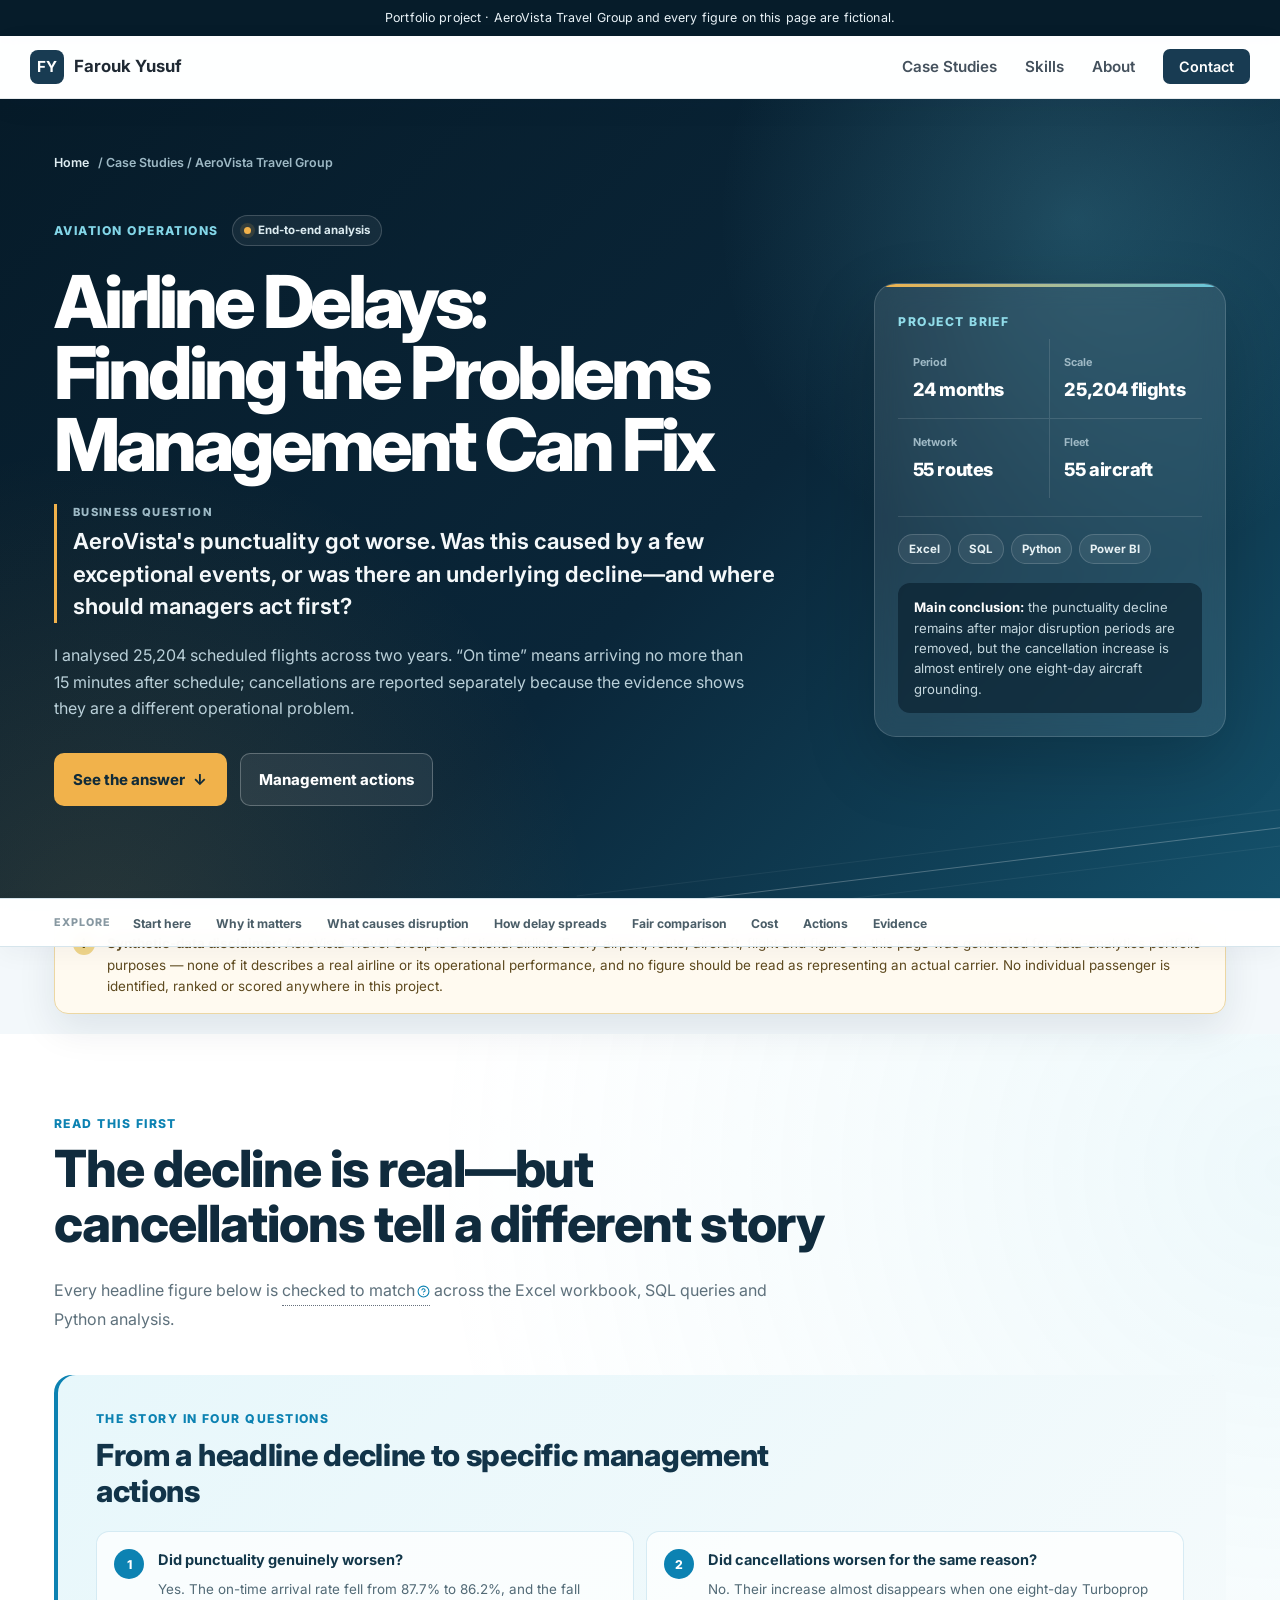
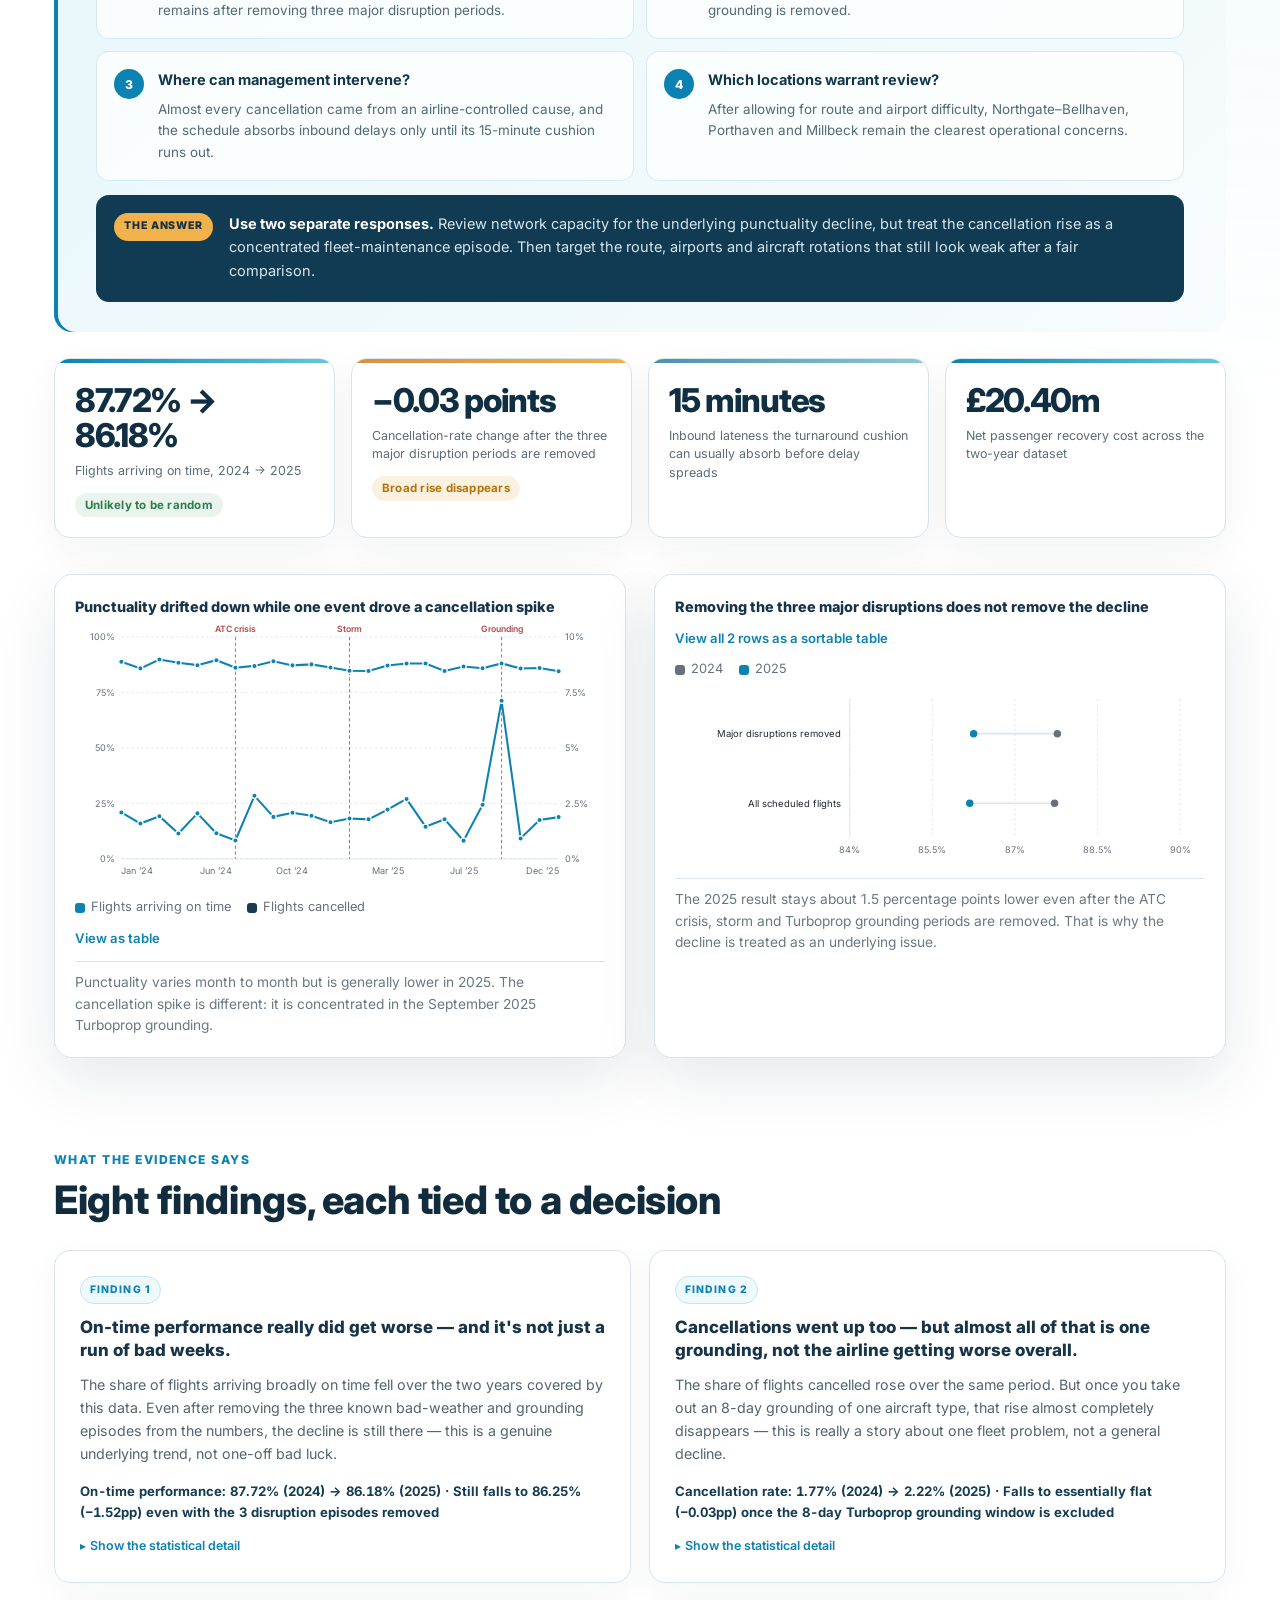
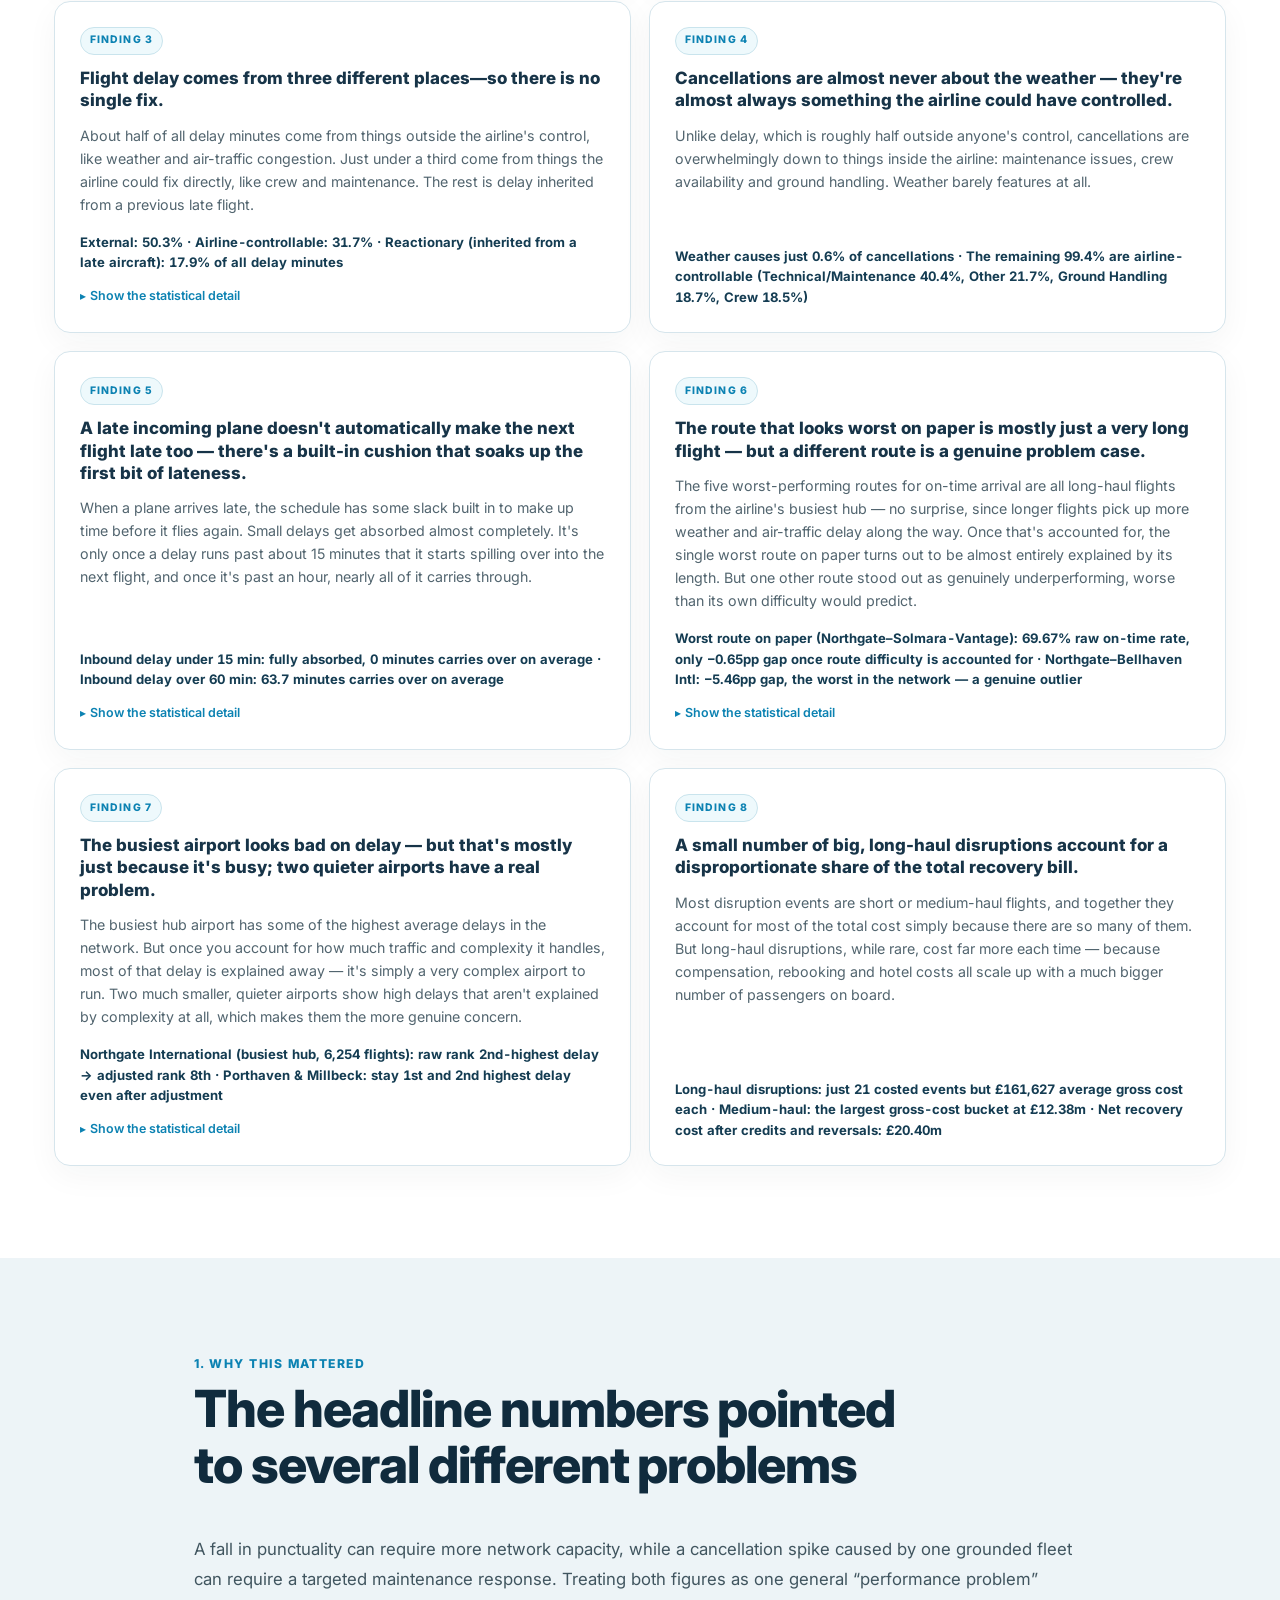
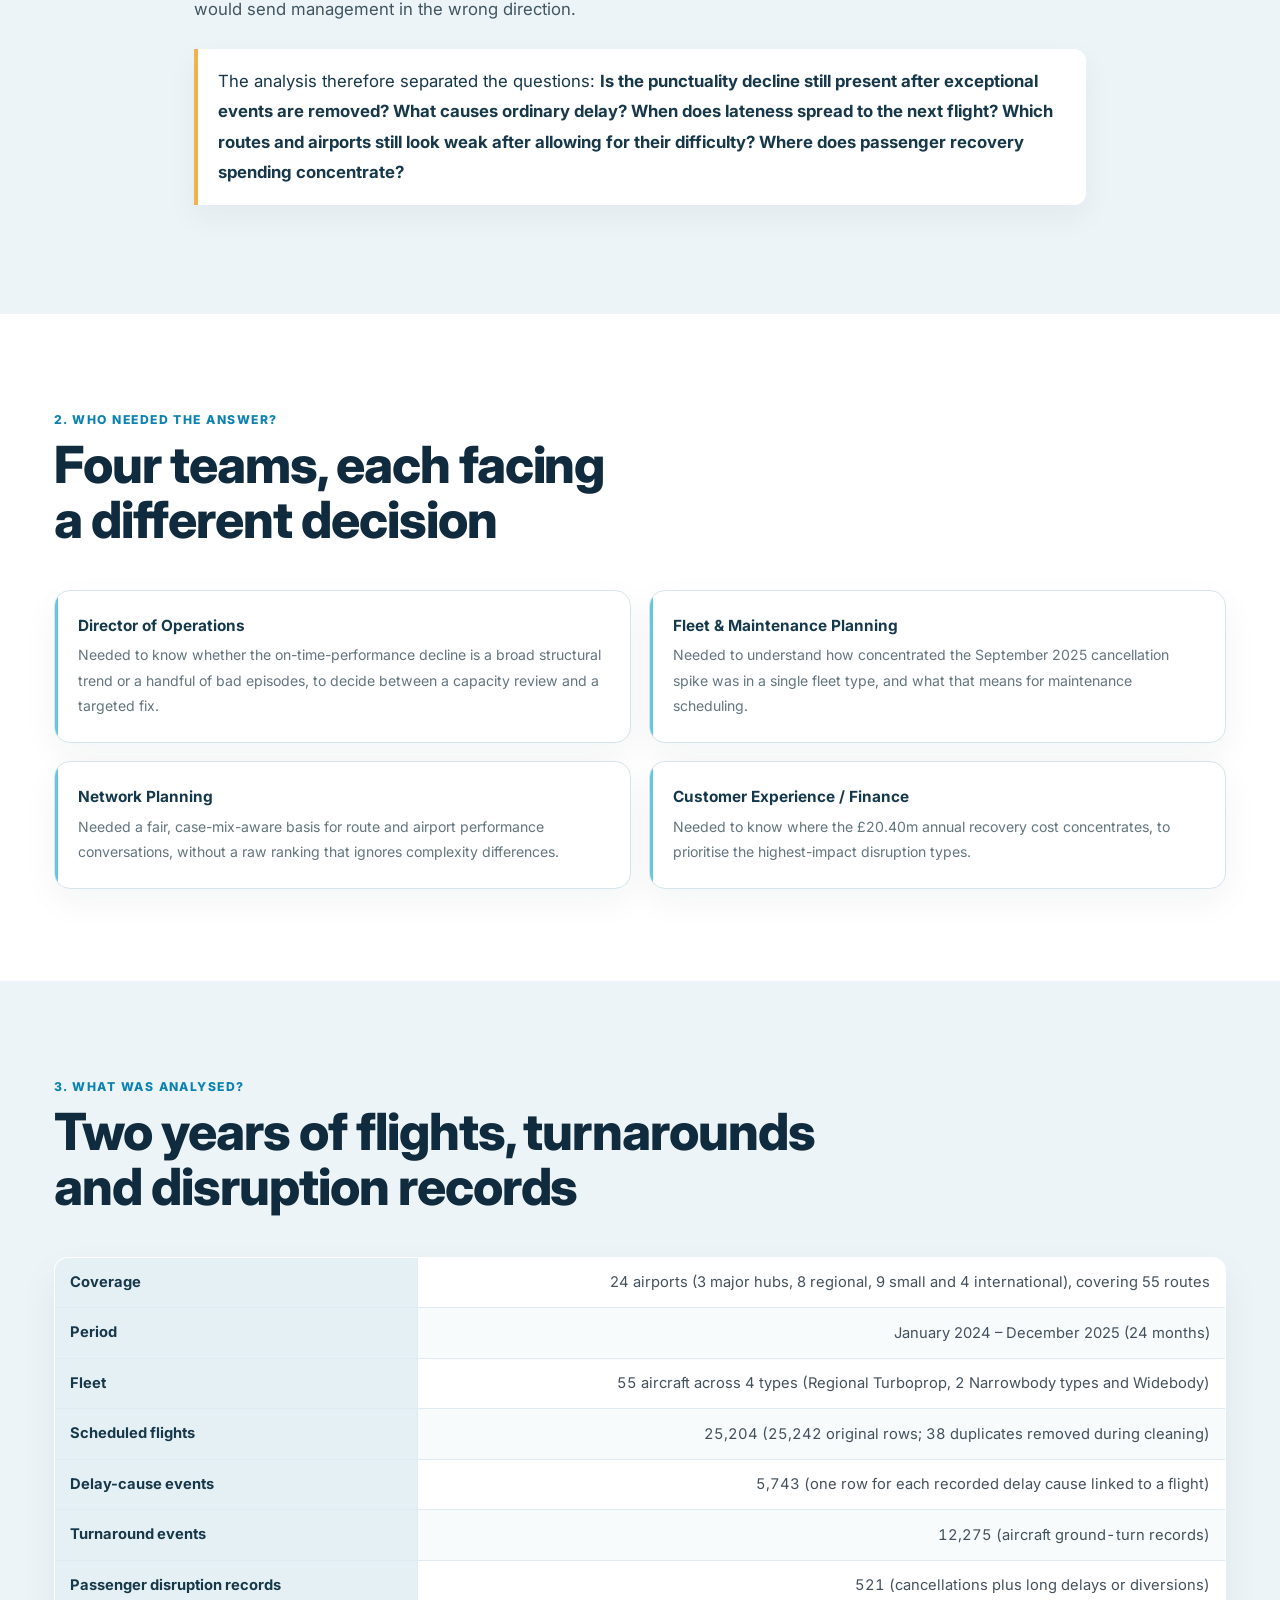
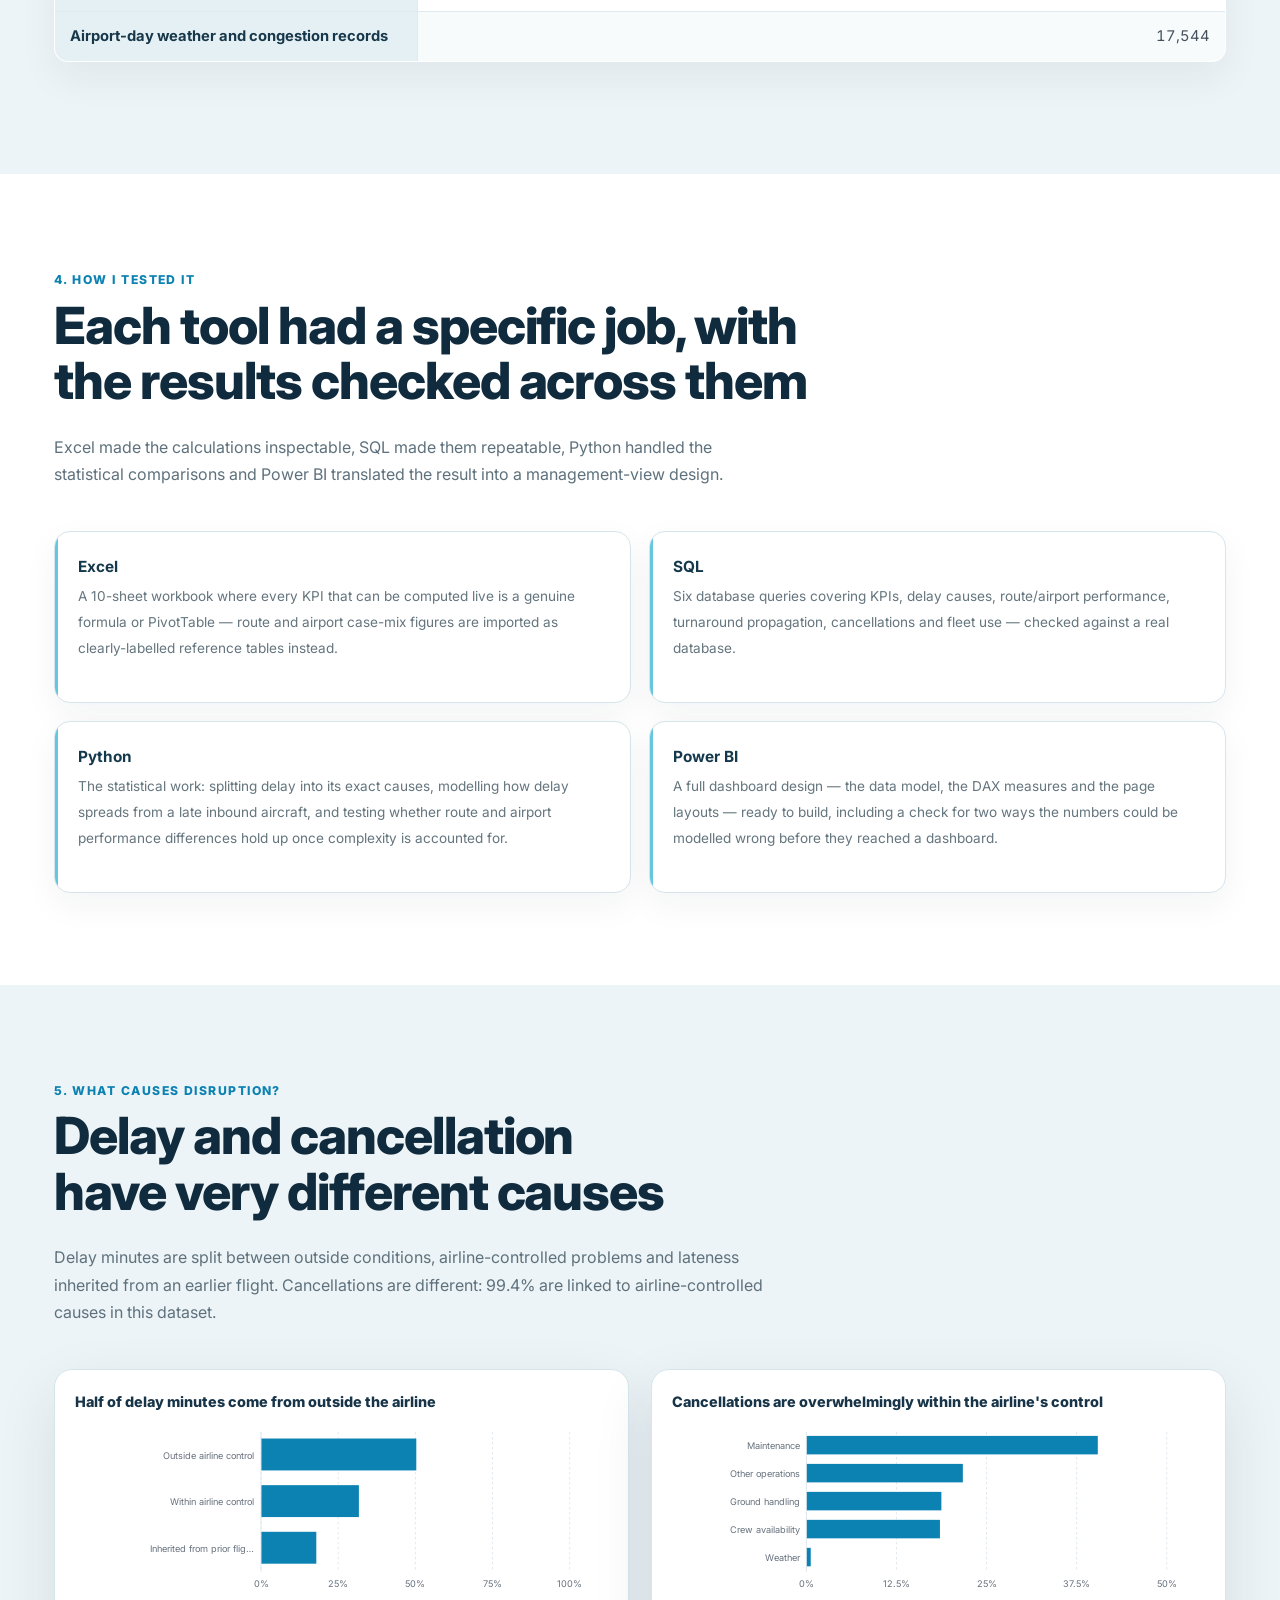
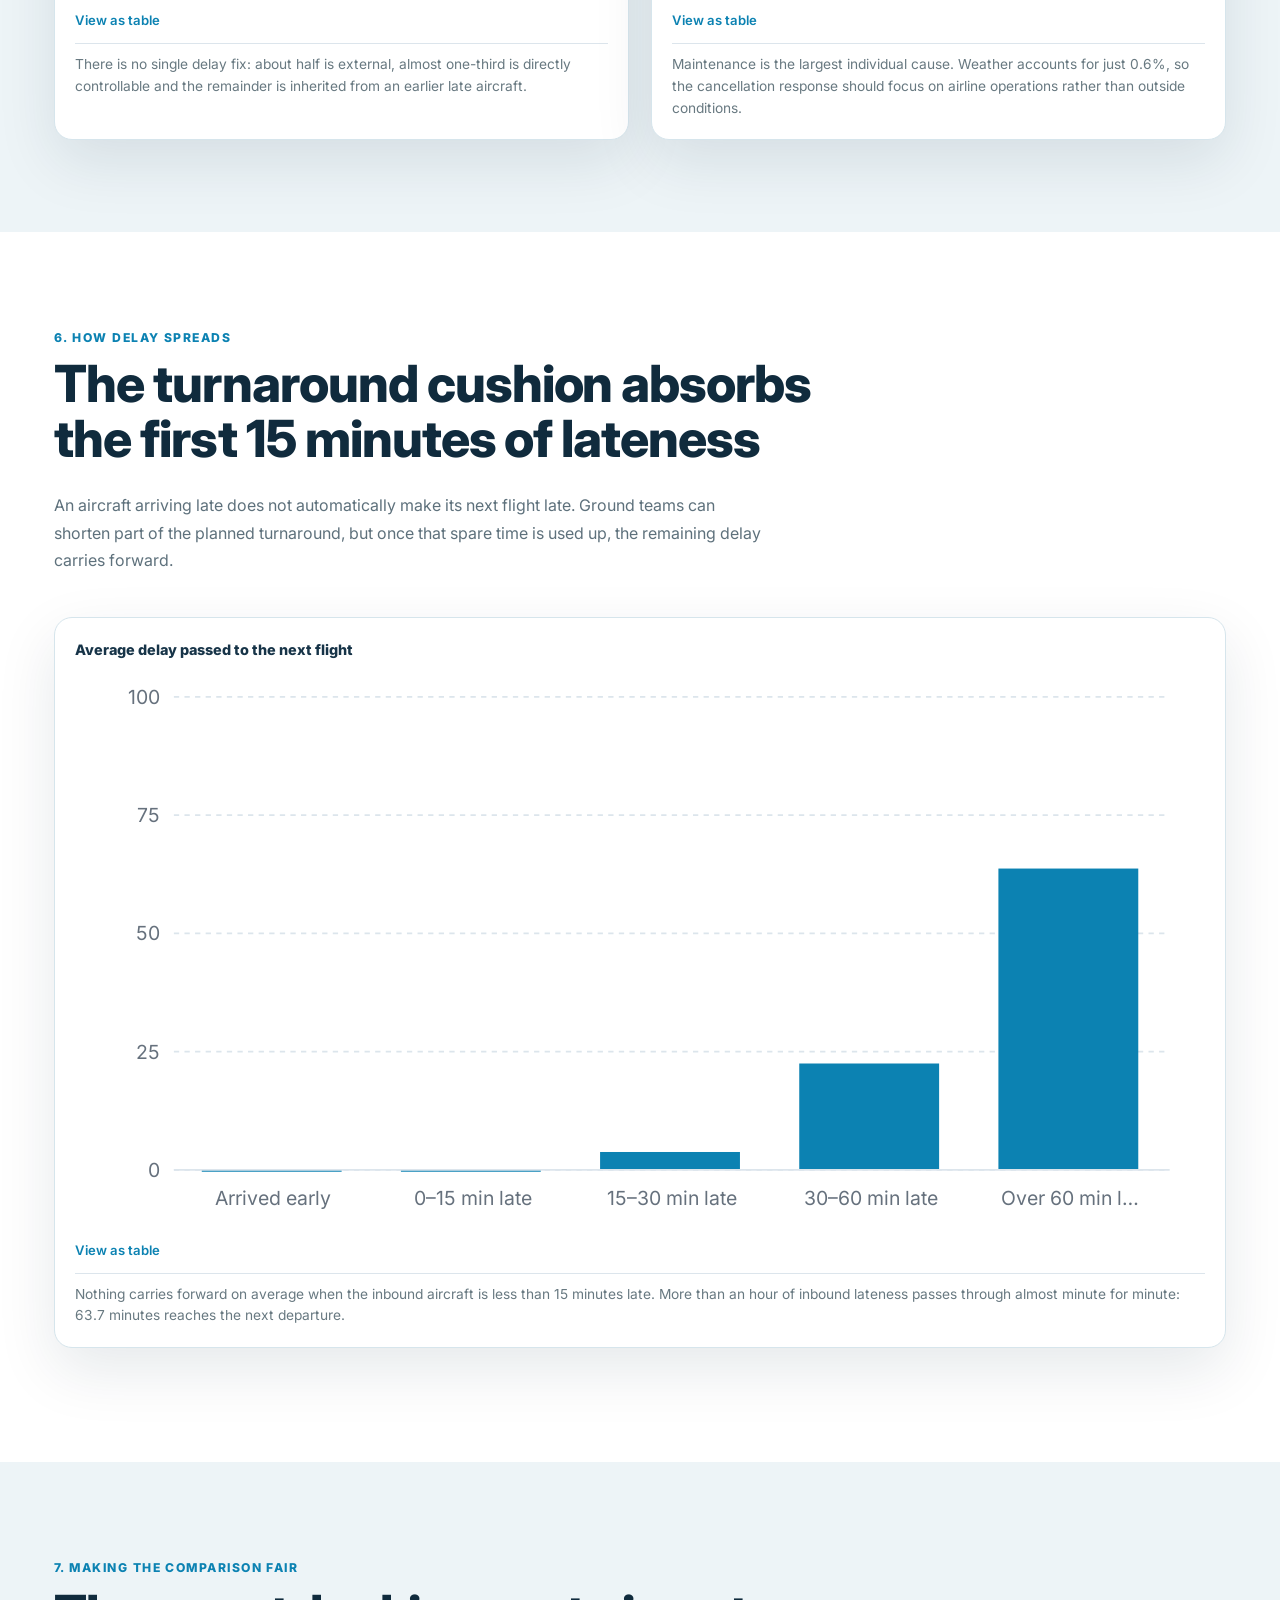
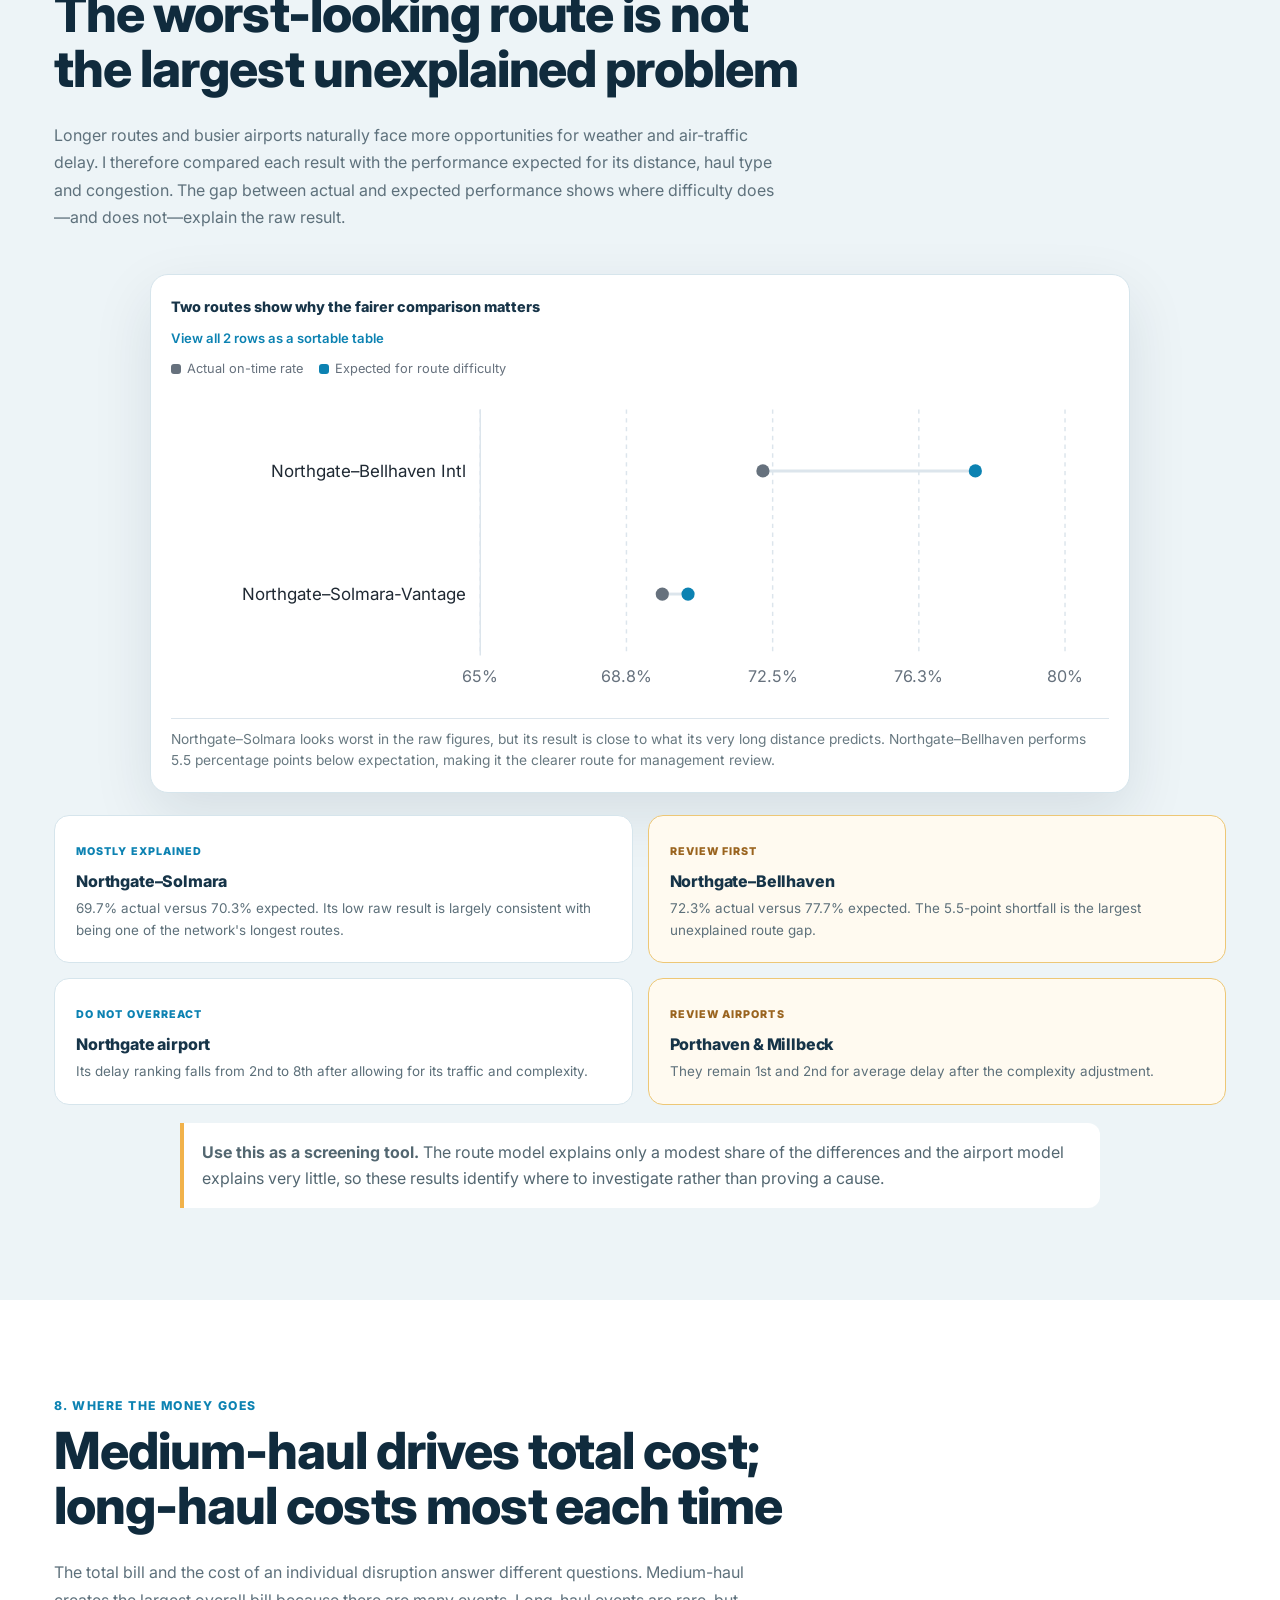
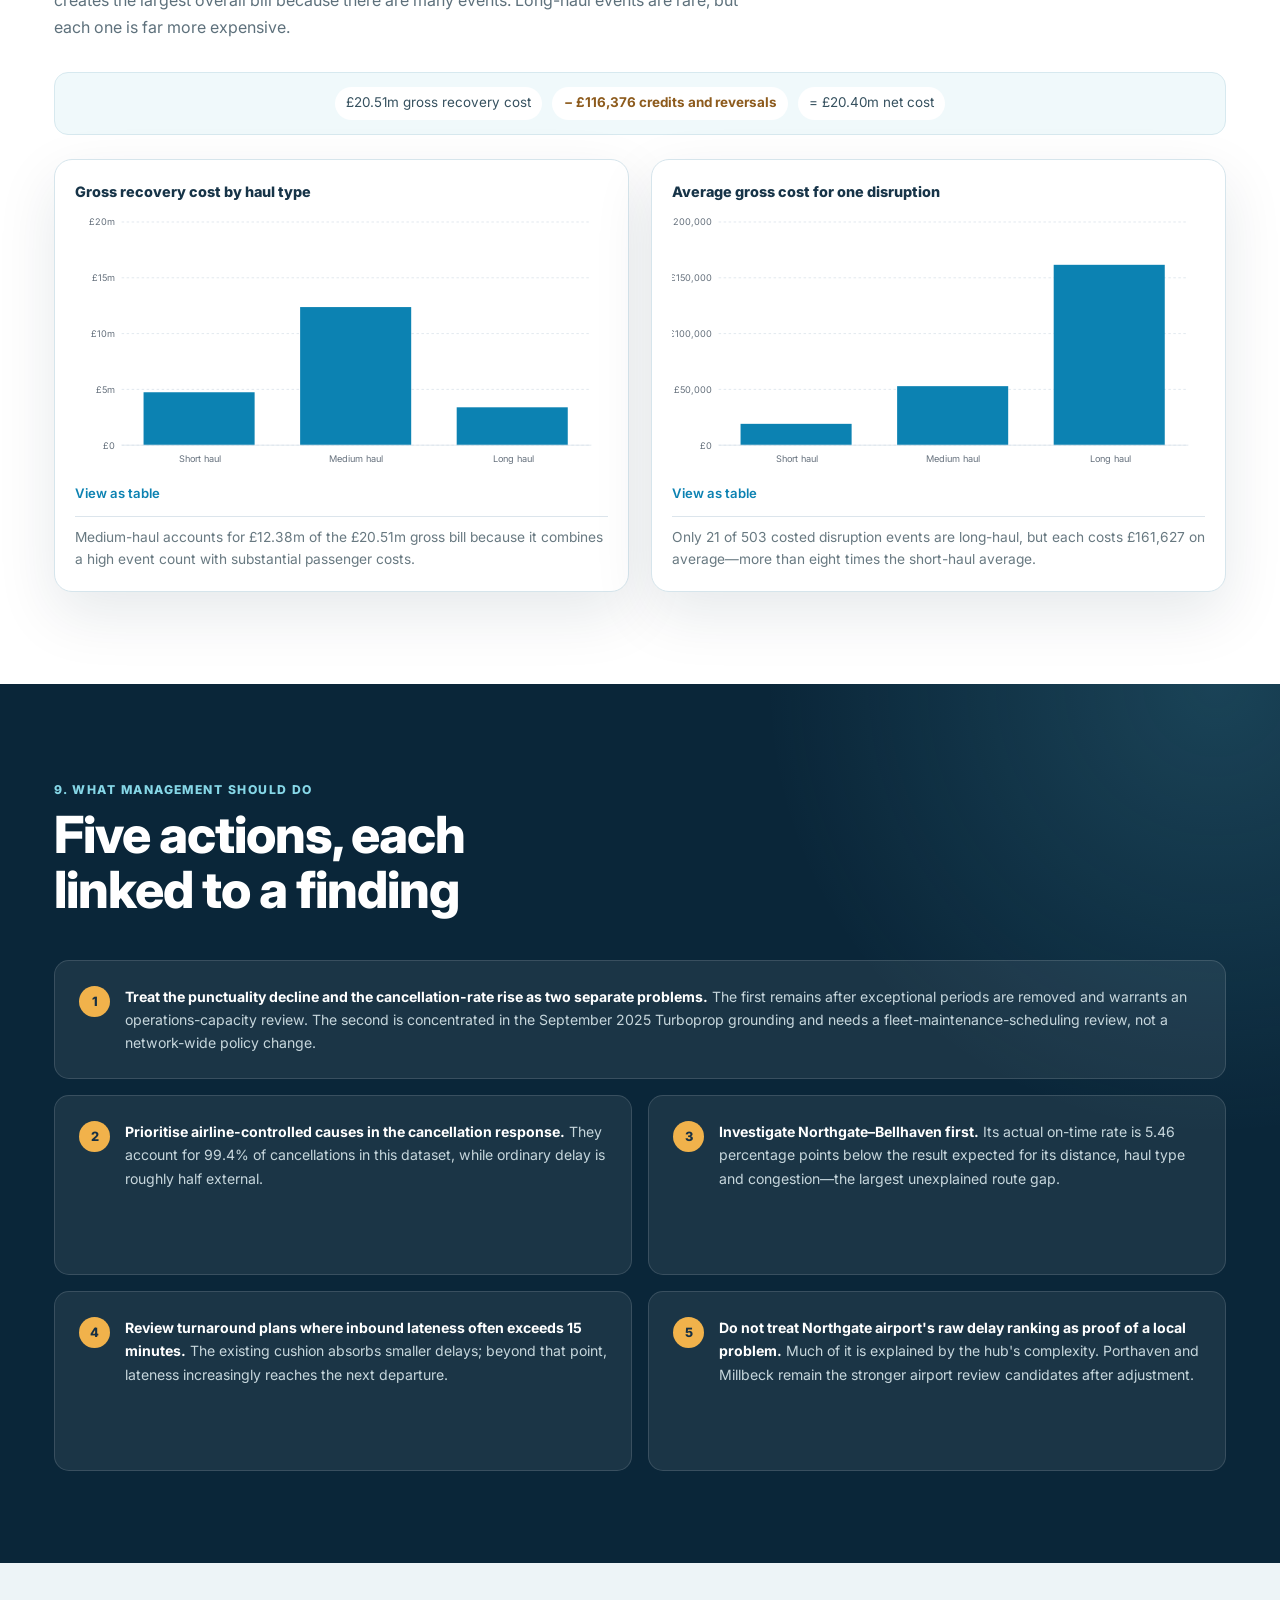
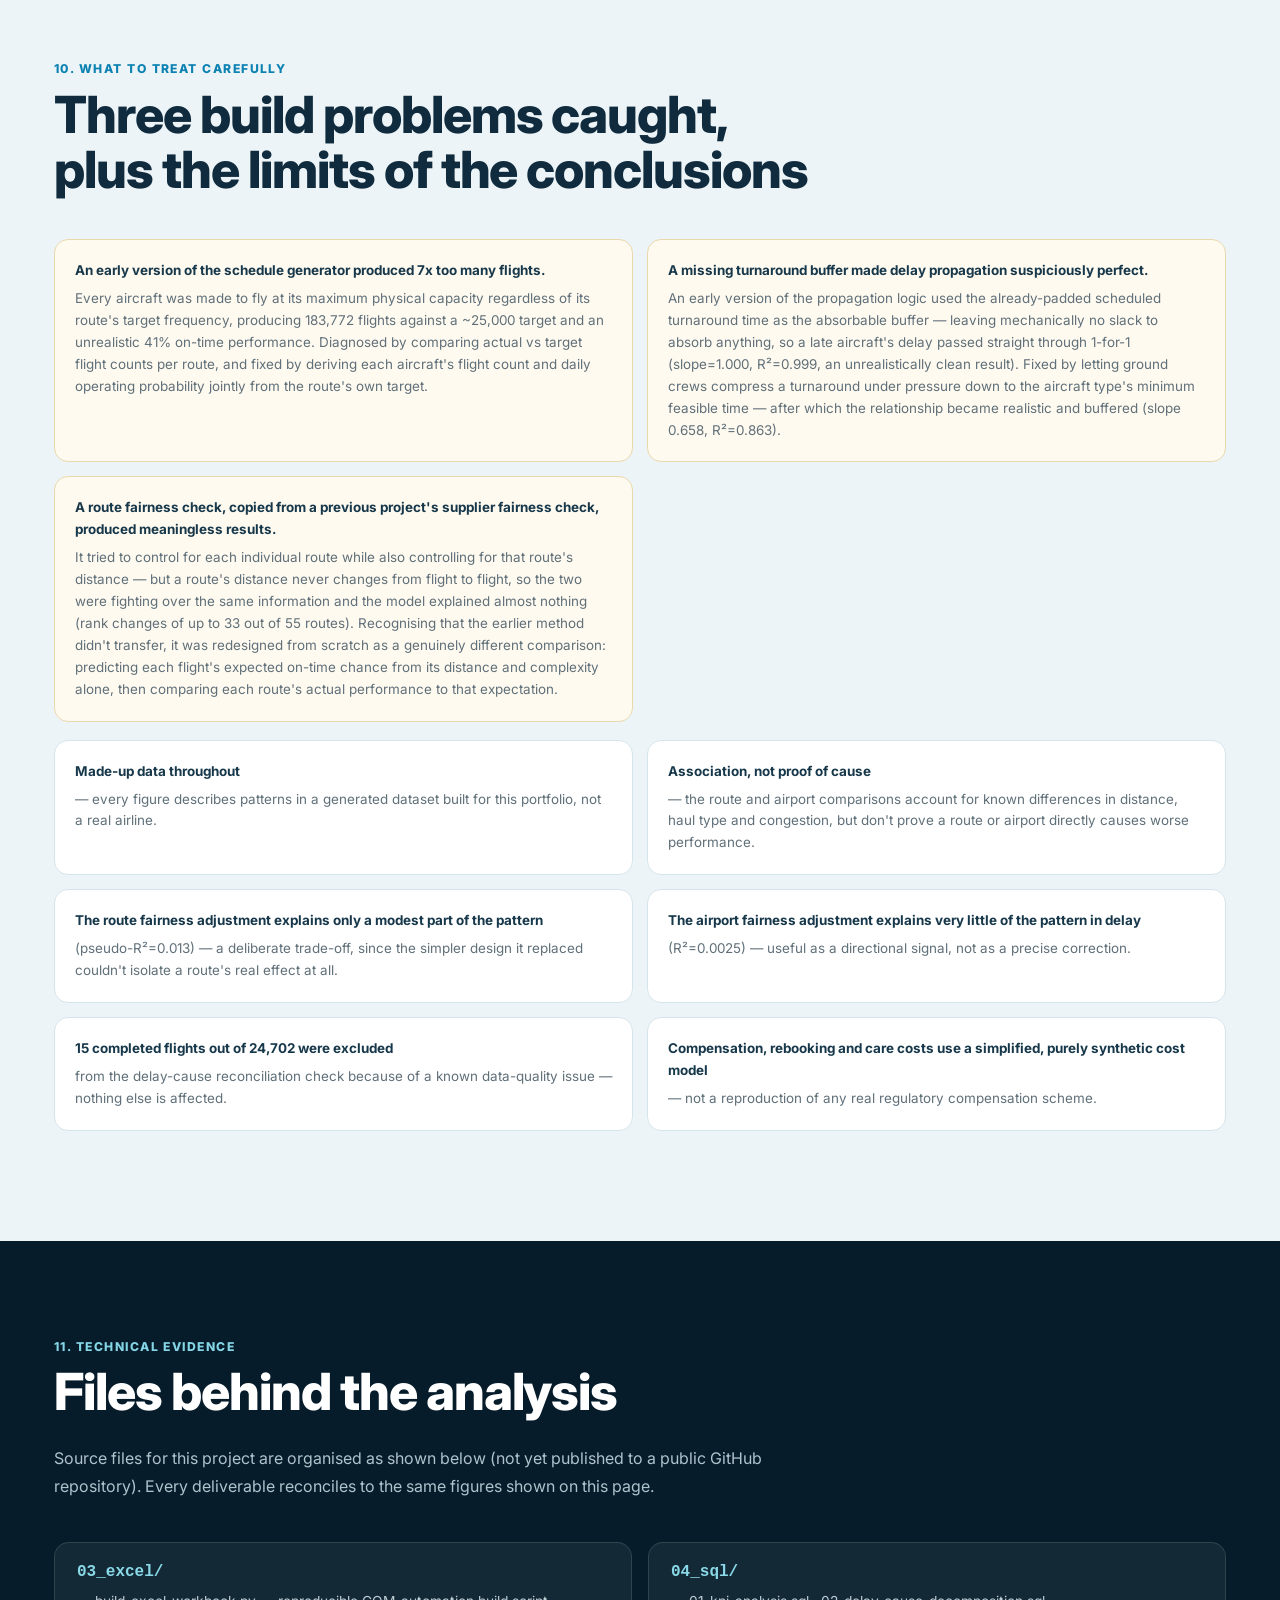
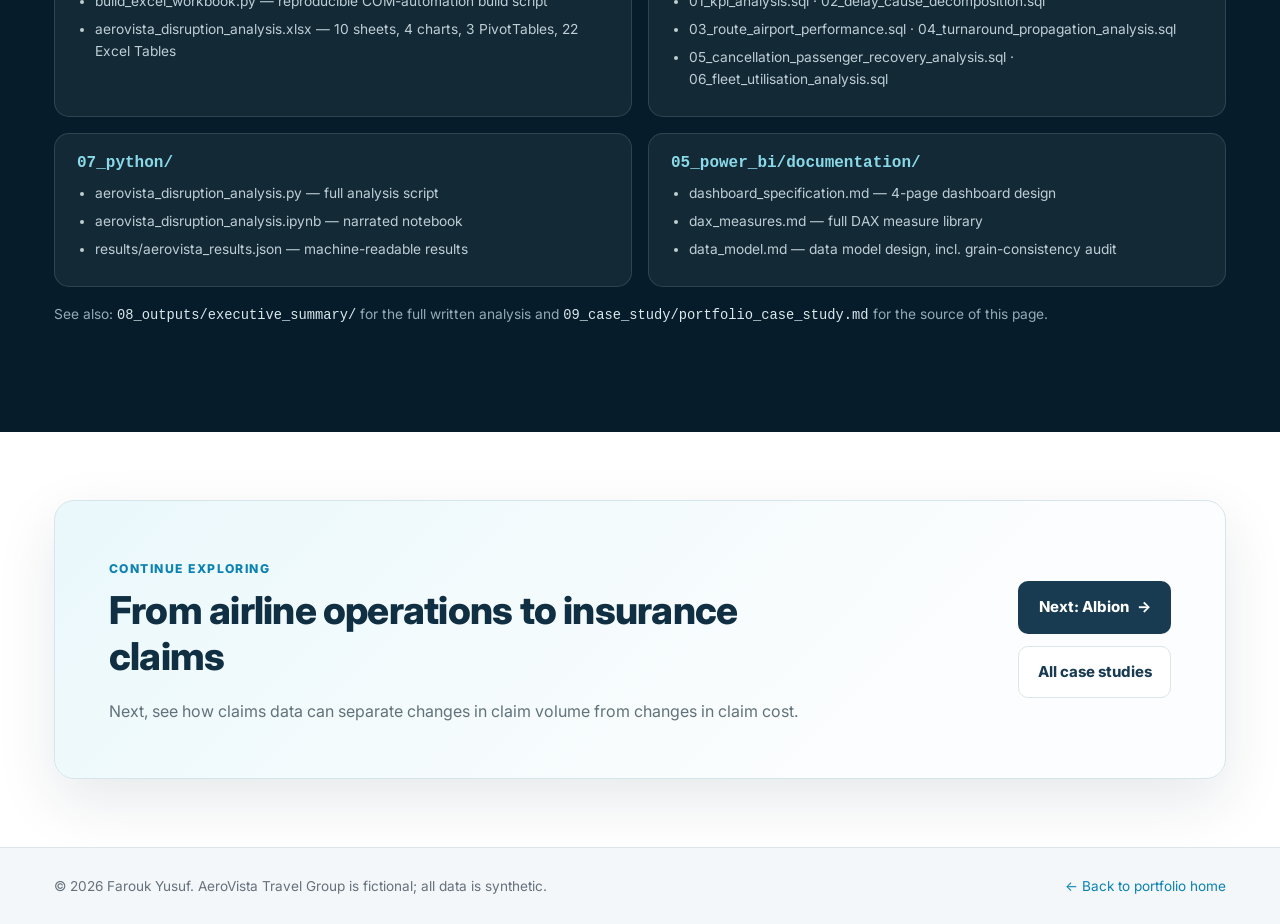
==== commit 1bd118fc: "revamp Aerovista case study" ====
--- a/case-studies/aerovista.html
+++ b/case-studies/aerovista.html
@@ -14,11 +14,12 @@
 <link rel="stylesheet" href="../assets/css/components.css">
 <link rel="stylesheet" href="../assets/css/charts.css">
 <link rel="stylesheet" href="../assets/css/case-study.css">
+<link rel="stylesheet" href="../assets/css/aerovista.css">
 <link rel="icon" href="data:image/svg+xml,%3Csvg xmlns='http://www.w3.org/2000/svg' viewBox='0 0 100 100'%3E%3Crect width='100' height='100' rx='20' fill='%231f374d'/%3E%3Ctext x='50' y='68' font-size='58' font-family='Arial' font-weight='bold' fill='white' text-anchor='middle'%3EFY%3C/text%3E%3C/svg%3E">
 </head>
-<body>
-
-<div class="disclaimer-strip">AeroVista Travel Group is fictional. All data on this page is synthetically generated for portfolio purposes — see the disclaimer below for detail.</div>
+<body class="aerovista-case-study">
+
+<div class="disclaimer-strip">Portfolio project · AeroVista Travel Group and every figure on this page are fictional.</div>
 
 <header class="site-header">
   <div class="container nav">
@@ -39,12 +40,35 @@
 <section class="cs-hero">
   <div class="container">
     <div class="cs-breadcrumb"><a href="../index.html">Home</a> / Case Studies / AeroVista Travel Group</div>
-    <span class="eyebrow">Case Study</span>
-    <h1>Flight Disruption, Delay &amp; Operational Recovery Analytics</h1>
-    <p class="cs-sub">Why is on-time performance declining, how much delay actually propagates from a late inbound aircraft, and do raw route and airport disruption comparisons hold up once operational complexity is accounted for? An end-to-end analysis across Excel, SQL, Python and Power BI on 25,204 scheduled flights from a fictional airline's two-year operation.</p>
-    <nav class="anchor-nav"><a href="#findings">Key Findings</a><a href="#problem">Business Problem</a><a href="#dataset">Dataset</a><a href="#approach">Approach &amp; Tools</a><a href="#decomposition">Delay Decomposition</a><a href="#propagation">Propagation &amp; Turnaround</a><a href="#casemix">Case-Mix Analysis</a><a href="#recovery">Recovery Cost</a><a href="#recommendations">Recommendations</a><a href="#limitations">Limitations &amp; Debugging</a><a href="#gallery">More Charts</a><a href="#technical">Technical Evidence</a></nav>
-  </div>
-</section>
+    <div class="aerovista-hero-grid">
+      <div class="case-hero-copy">
+        <div class="case-hero-meta"><span class="eyebrow">Aviation operations</span><span class="case-status">End-to-end analysis</span></div>
+        <h1>Airline Delays: Finding the Problems Management Can Fix</h1>
+        <p class="case-question"><span>Business question</span>AeroVista's punctuality got worse. Was this caused by a few exceptional events, or was there an underlying decline—and where should managers act first?</p>
+        <p class="cs-sub">I analysed 25,204 scheduled flights across two years. “On time” means arriving no more than 15 minutes after schedule; cancellations are reported separately because the evidence shows they are a different operational problem.</p>
+        <div class="hero-ctas"><a class="btn btn-primary" href="#findings">See the answer <span aria-hidden="true">↓</span></a><a class="btn btn-secondary" href="#recommendations">Management actions</a></div>
+      </div>
+      <aside class="project-brief" aria-label="Project brief">
+        <span class="eyebrow">Project brief</span>
+        <dl class="brief-stats">
+          <div><dt>Period</dt><dd>24 months</dd></div>
+          <div><dt>Scale</dt><dd>25,204 flights</dd></div>
+          <div><dt>Network</dt><dd>55 routes</dd></div>
+          <div><dt>Fleet</dt><dd>55 aircraft</dd></div>
+        </dl>
+        <div class="brief-tools"><span>Excel</span><span>SQL</span><span>Python</span><span>Power BI</span></div>
+        <p class="brief-outcome"><strong>Main conclusion:</strong> the punctuality decline remains after major disruption periods are removed, but the cancellation increase is almost entirely one eight-day aircraft grounding.</p>
+      </aside>
+    </div>
+  </div>
+</section>
+
+<div class="case-nav-shell">
+  <nav class="container anchor-nav" aria-label="Case study sections">
+    <span>Explore</span>
+    <a href="#findings">Start here</a><a href="#problem">Why it matters</a><a href="#decomposition">What causes disruption</a><a href="#propagation">How delay spreads</a><a href="#casemix">Fair comparison</a><a href="#recovery">Cost</a><a href="#recommendations">Actions</a><a href="#technical">Evidence</a>
+  </nav>
+</div>
 
 <div class="container">
   <div class="disclaimer-box">
@@ -53,48 +77,56 @@
   </div>
 </div>
 
-<section id="findings" style="padding-top:0;">
-  <div class="container">
-    <div class="section-head">
-      <span class="eyebrow">At a Glance</span>
-      <h2>Headline Numbers</h2>
-      <p>Every figure below is <button type="button" class="term" data-term="reconciled">reconciled <svg
-  xmlns="http://www.w3.org/2000/svg"
-  width="24"
-  height="24"
-  viewBox="0 0 24 24"
-  fill="none"
-  stroke="currentColor"
-  stroke-width="2"
-  stroke-linecap="round"
-  stroke-linejoin="round"
->
-  <circle cx="12" cy="12" r="10" />
-  <path d="M9.09 9a3 3 0 0 1 5.83 1c0 2-3 3-3 3" />
-  <path d="M12 17h.01" />
-</svg>
-</button> exactly across the Excel workbook, every SQL script and the Python notebook.</p>
-    </div>
-    <div class="short-version">
-      <span class="eyebrow">The Short Version</span>
-      <p>AeroVista is a made-up airline, used here to practise a real operational-analytics workflow end to end. Its on-time performance genuinely got worse over two years — and the data shows that decline is <strong>real, not just bad luck</strong>: it's still there even after removing the three worst known disruption episodes from the numbers.</p><p>Along the way, the same analysis found that cancellations tell the opposite story — almost entirely explained by an 8-day grounding of one aircraft type — that delay from a late aircraft only really spreads once a built-in schedule cushion runs out, and that a small number of long-haul disruptions account for a disproportionate share of the £20.40m yearly recovery bill.</p>
-    </div>
-    <div class="kpi-grid"><div class="kpi-tile"><span class="kpi-num">87.72% → 86.18%</span><span class="kpi-lbl">On-time performance, 2024 → 2025</span><span class="tag tag-significant">Statistically significant</span></div><div class="kpi-tile"><span class="kpi-num">1.77% → 2.22%</span><span class="kpi-lbl">Cancellation rate, 2024 → 2025 — almost entirely one grounding episode</span><span class="tag tag-caution">Caution</span></div><div class="kpi-tile"><span class="kpi-num">0.658</span><span class="kpi-lbl">Minutes of reactionary delay per minute of inbound lateness, once the buffer's used up</span></div><div class="kpi-tile"><span class="kpi-num">£20.40m</span><span class="kpi-lbl">Total passenger recovery cost, concentrated in a small number of events</span></div></div>
+<section id="findings">
+  <div class="container">
+    <div class="section-head">
+      <span class="eyebrow">Read this first</span>
+      <h2>The decline is real—but cancellations tell a different story</h2>
+      <p>Every headline figure below is <button type="button" class="term" data-term="reconciled">checked to match <svg
+  xmlns="http://www.w3.org/2000/svg"
+  width="24"
+  height="24"
+  viewBox="0 0 24 24"
+  fill="none"
+  stroke="currentColor"
+  stroke-width="2"
+  stroke-linecap="round"
+  stroke-linejoin="round"
+>
+  <circle cx="12" cy="12" r="10" />
+  <path d="M9.09 9a3 3 0 0 1 5.83 1c0 2-3 3-3 3" />
+  <path d="M12 17h.01" />
+</svg>
+</button> across the Excel workbook, SQL queries and Python analysis.</p>
+    </div>
+    <div class="short-version story-explainer">
+      <span class="eyebrow">The story in four questions</span>
+      <h3>From a headline decline to specific management actions</h3>
+      <div class="story-steps">
+        <div class="story-step"><span>1</span><strong>Did punctuality genuinely worsen?</strong><p>Yes. The on-time arrival rate fell from 87.7% to 86.2%, and the fall remains after removing three major disruption periods.</p></div>
+        <div class="story-step"><span>2</span><strong>Did cancellations worsen for the same reason?</strong><p>No. Their increase almost disappears when one eight-day Turboprop grounding is removed.</p></div>
+        <div class="story-step"><span>3</span><strong>Where can management intervene?</strong><p>Almost every cancellation came from an airline-controlled cause, and the schedule absorbs inbound delays only until its 15-minute cushion runs out.</p></div>
+        <div class="story-step"><span>4</span><strong>Which locations warrant review?</strong><p>After allowing for route and airport difficulty, Northgate–Bellhaven, Porthaven and Millbeck remain the clearest operational concerns.</p></div>
+      </div>
+      <div class="plain-answer"><span>The answer</span><p><strong>Use two separate responses.</strong> Review network capacity for the underlying punctuality decline, but treat the cancellation rise as a concentrated fleet-maintenance episode. Then target the route, airports and aircraft rotations that still look weak after a fair comparison.</p></div>
+    </div>
+    <div class="kpi-grid"><div class="kpi-tile"><span class="kpi-num">87.72% → 86.18%</span><span class="kpi-lbl">Flights arriving on time, 2024 → 2025</span><span class="tag tag-significant">Unlikely to be random</span></div><div class="kpi-tile"><span class="kpi-num">−0.03 points</span><span class="kpi-lbl">Cancellation-rate change after the three major disruption periods are removed</span><span class="tag tag-caution">Broad rise disappears</span></div><div class="kpi-tile"><span class="kpi-num">15 minutes</span><span class="kpi-lbl">Inbound lateness the turnaround cushion can usually absorb before delay spreads</span></div><div class="kpi-tile"><span class="kpi-num">£20.40m</span><span class="kpi-lbl">Net passenger recovery cost across the two-year dataset</span></div></div>
     <div class="two-col" style="margin-top:32px;">
       <div class="chart-block ">
-  <div class="chart-head"><span class="chart-title">Monthly on-time performance and cancellation rate, 2024–2025</span></div>
+  <div class="chart-head"><span class="chart-title">Punctuality drifted down while one event drove a cancellation spike</span></div>
   <div data-chart="c1-data" data-chart-type="line"></div>
-  <script type="application/json" id="c1-data">{"xLabels": ["Jan 2024", "Feb 2024", "Mar 2024", "Apr 2024", "May 2024", "Jun 2024", "Jul 2024", "Aug 2024", "Sep 2024", "Oct 2024", "Nov 2024", "Dec 2024", "Jan 2025", "Feb 2025", "Mar 2025", "Apr 2025", "May 2025", "Jun 2025", "Jul 2025", "Aug 2025", "Sep 2025", "Oct 2025", "Nov 2025", "Dec 2025"], "series": [{"label": "On-time performance", "values": [88.83, 85.83, 89.82, 88.37, 87.26, 89.51, 86.1, 86.93, 89.0, 87.18, 87.62, 86.19, 84.75, 84.66, 87.09, 88.0, 88.03, 84.68, 86.64, 85.87, 88.05, 85.78, 86.01, 84.51], "valueFormat": "percent"}, {"label": "Cancellation rate", "values": [2.09, 1.59, 1.92, 1.14, 2.05, 1.15, 0.83, 2.84, 1.89, 2.08, 1.94, 1.65, 1.82, 1.78, 2.22, 2.7, 1.45, 1.78, 0.82, 2.44, 7.12, 0.92, 1.75, 1.88], "valueFormat": "percent", "axis": "secondary"}], "options": {"annotations": [{"x": "Jul 2024", "label": "ATC staffing crisis"}, {"x": "Jan 2025", "label": "Storm Brannigan"}, {"x": "Sep 2025", "label": "Turboprop AD grounding"}]}}</script>
-  <div class="chart-caption">A sharp cancellation spike in September 2025 (the Turboprop grounding) sits on top of a steadier, more gradual on-time-performance decline across the full two years — two different problems, visible in one chart.</div>
+  <script type="application/json" id="c1-data">{"xLabels": ["Jan 2024", "Feb 2024", "Mar 2024", "Apr 2024", "May 2024", "Jun 2024", "Jul 2024", "Aug 2024", "Sep 2024", "Oct 2024", "Nov 2024", "Dec 2024", "Jan 2025", "Feb 2025", "Mar 2025", "Apr 2025", "May 2025", "Jun 2025", "Jul 2025", "Aug 2025", "Sep 2025", "Oct 2025", "Nov 2025", "Dec 2025"], "series": [{"label": "Flights arriving on time", "values": [88.83, 85.83, 89.82, 88.37, 87.26, 89.51, 86.1, 86.93, 89.0, 87.18, 87.62, 86.19, 84.75, 84.66, 87.09, 88.0, 88.03, 84.68, 86.64, 85.87, 88.05, 85.78, 86.01, 84.51], "valueFormat": "percent"}, {"label": "Flights cancelled", "values": [2.09, 1.59, 1.92, 1.14, 2.05, 1.15, 0.83, 2.84, 1.89, 2.08, 1.94, 1.65, 1.82, 1.78, 2.22, 2.7, 1.45, 1.78, 0.82, 2.44, 7.12, 0.92, 1.75, 1.88], "valueFormat": "percent", "axis": "secondary"}], "options": {"annotations": [{"x": "Jul 2024", "label": "ATC crisis"}, {"x": "Jan 2025", "label": "Storm"}, {"x": "Sep 2025", "label": "Grounding"}]}}</script>
+  <div class="chart-caption">Punctuality varies month to month but is generally lower in 2025. The cancellation spike is different: it is concentrated in the September 2025 Turboprop grounding.</div>
 </div>
       <div class="chart-block ">
-  <div class="chart-head"><span class="chart-title">Raw vs case-mix-expected on-time performance, worst 15 routes</span></div>
-  <div data-chart="c4-data" data-chart-type="comparison"></div>
-  <script type="application/json" id="c4-data">{"rows": [{"label": "Northgate International\u2013Solmara-Vantage", "before": 69.67, "after": 70.33, "meta": {"haul_type": "Long", "distance_km": 6223.8, "n_flights": 244}}, {"label": "Northgate International\u2013Norlandia Nordport", "before": 72.08, "after": 71.81, "meta": {"haul_type": "Long", "distance_km": 5901.8, "n_flights": 265}}, {"label": "Northgate International\u2013Bellhaven Intl", "before": 72.25, "after": 77.7, "meta": {"haul_type": "Long", "distance_km": 4698.7, "n_flights": 227}}, {"label": "Northgate International\u2013Kestria Skyport", "before": 72.41, "after": 70.42, "meta": {"haul_type": "Long", "distance_km": 6245.2, "n_flights": 203}}, {"label": "Castellan Gateway\u2013Norlandia Nordport", "before": 72.68, "after": 73.15, "meta": {"haul_type": "Long", "distance_km": 5680.8, "n_flights": 205}}, {"label": "Merrivale Central\u2013Solmara-Vantage", "before": 82.08, "after": 79.57, "meta": {"haul_type": "Long", "distance_km": 4257.8, "n_flights": 212}}, {"label": "Merrivale Central\u2013Bellhaven Intl", "before": 83.33, "after": 82.42, "meta": {"haul_type": "Long", "distance_km": 3516.0, "n_flights": 240}}, {"label": "Merrivale Central\u2013Dunraven", "before": 83.8, "after": 86.56, "meta": {"haul_type": "Medium", "distance_km": 1354.3, "n_flights": 784}}, {"label": "Porthaven\u2013Ashcombe Regional", "before": 84.03, "after": 89.44, "meta": {"haul_type": "Short", "distance_km": 652.0, "n_flights": 238}}, {"label": "Castellan Gateway\u2013Copperfield", "before": 84.15, "after": 88.23, "meta": {"haul_type": "Short", "distance_km": 719.4, "n_flights": 265}}, {"label": "Northgate International\u2013Greybourne", "before": 84.52, "after": 87.91, "meta": {"haul_type": "Medium", "distance_km": 878.2, "n_flights": 478}}, {"label": "Fenwick Regional\u2013Greybourne", "before": 84.58, "after": 89.87, "meta": {"haul_type": "Short", "distance_km": 443.0, "n_flights": 214}}, {"label": "Northgate International\u2013Ashcombe Regional", "before": 84.86, "after": 87.8, "meta": {"haul_type": "Medium", "distance_km": 975.2, "n_flights": 806}}, {"label": "Castellan Gateway\u2013Northgate International", "before": 84.86, "after": 86.04, "meta": {"haul_type": "Medium", "distance_km": 1326.8, "n_flights": 1156}}, {"label": "Northgate International\u2013Wrenfield", "before": 85.57, "after": 88.81, "meta": {"haul_type": "Short", "distance_km": 364.1, "n_flights": 388}}], "options": {"valueFormat": "percent", "beforeLabel": "Raw OTP", "afterLabel": "Case-mix expected OTP", "categoryLabel": "Route", "limit": 15, "metaColumns": [{"key": "haul_type", "label": "Haul type", "numeric": false}, {"key": "distance_km", "label": "Distance (km)", "numeric": true, "format": "number"}, {"key": "n_flights", "label": "Flights", "numeric": true, "format": "number"}]}}</script>
-  <div class="chart-caption">Northgate–Solmara-Vantage (raw-worst) has only a small case-mix gap — mostly explained by being a very long route. Northgate–Bellhaven Intl has the largest negative gap in the entire network — a genuine outlier, not explained by distance, haul type or congestion.</div>
+  <div class="chart-head"><span class="chart-title">Removing the three major disruptions does not remove the decline</span></div>
+  <div data-chart="sensitivity-data" data-chart-type="comparison"></div>
+  <script type="application/json" id="sensitivity-data">{"rows": [{"label": "All scheduled flights", "before": 87.72, "after": 86.18}, {"label": "Major disruptions removed", "before": 87.77, "after": 86.25}], "options": {"valueFormat": "percent", "beforeLabel": "2024", "afterLabel": "2025", "categoryLabel": "Comparison", "minValue": 84, "maxValue": 90}}</script>
+  <div class="chart-caption">The 2025 result stays about 1.5 percentage points lower even after the ATC crisis, storm and Turboprop grounding periods are removed. That is why the decline is treated as an underlying issue.</div>
 </div>
     </div>
-    <h3 style="margin-top:8px;">Eight strongest findings</h3>
+    <div class="findings-heading"><span class="eyebrow">What the evidence says</span><h3>Eight findings, each tied to a decision</h3></div>
+    <div class="findings-grid">
     <div class="finding-card">
       <span class="finding-num">FINDING 1</span>
       <h4>On-time performance really did get worse — and it's not just a run of bad weeks.</h4>
@@ -171,7 +203,7 @@
     </div>
 <div class="finding-card">
       <span class="finding-num">FINDING 3</span>
-      <h4>Flight delay has three roughly-sized causes — there's no single lever to pull.</h4>
+      <h4>Flight delay comes from three different places—so there is no single fix.</h4>
       <p>About half of all delay minutes come from things outside the airline's control, like weather and air-traffic congestion. Just under a third come from things the airline could fix directly, like crew and maintenance. The rest is delay inherited from a previous late flight.</p>
       <div class="figure-line">External: 50.3% &middot; Airline-controllable: 31.7% &middot; Reactionary (inherited from a late aircraft): 17.9% of all delay minutes</div>
       <details class="detail"><summary>Show the statistical detail</summary><div class="detail-body">Exact <button type="button" class="term" data-term="decomposition">decomposition <svg
@@ -358,25 +390,26 @@
       <span class="finding-num">FINDING 8</span>
       <h4>A small number of big, long-haul disruptions account for a disproportionate share of the total recovery bill.</h4>
       <p>Most disruption events are short or medium-haul flights, and together they account for most of the total cost simply because there are so many of them. But long-haul disruptions, while rare, cost far more each time — because compensation, rebooking and hotel costs all scale up with a much bigger number of passengers on board.</p>
-      <div class="figure-line">Long-haul disruptions: just 21 of 521 events (4%) but £161,627 average cost each &middot; Medium-haul: the largest total-cost bucket at £12.38m of £20.40m (61%), on volume alone</div>
+      <div class="figure-line">Long-haul disruptions: just 21 costed events but £161,627 average gross cost each &middot; Medium-haul: the largest gross-cost bucket at £12.38m &middot; Net recovery cost after credits and reversals: £20.40m</div>
       
     </div>
+    </div>
   </div>
 </section>
 <section id="problem" class="section-alt">
   <div class="container">
     <div class="section-head">
-      <span class="eyebrow">1. Business Problem</span>
-      <h2>What management wanted answered</h2>
-    </div>
-    <p>AeroVista is a fictional airline whose delays, cancellations, passenger disruption and recovery costs have been rising. Management wanted a straight answer to several questions: what actually causes delay, how much of it is inherited from a previous late flight rather than caused directly, whether specific routes or airports create disproportionate disruption once operational complexity is accounted for, how much disruption is genuinely outside the airline's control, what drives cancellations, and where Operations should intervene first.</p><p>One rule was non-negotiable: <strong>no route or airport comparison could be presented as a simple ranking</strong> without first checking whether it still held up once distance, haul type and traffic complexity were taken into account.</p>
+      <span class="eyebrow">1. Why this mattered</span>
+      <h2>The headline numbers pointed to several different problems</h2>
+    </div>
+    <p>A fall in punctuality can require more network capacity, while a cancellation spike caused by one grounded fleet can require a targeted maintenance response. Treating both figures as one general “performance problem” would send management in the wrong direction.</p><p>The analysis therefore separated the questions: <strong>Is the punctuality decline still present after exceptional events are removed? What causes ordinary delay? When does lateness spread to the next flight? Which routes and airports still look weak after allowing for their difficulty? Where does passenger recovery spending concentrate?</strong></p>
   </div>
 </section>
 <section id="stakeholders">
   <div class="container">
     <div class="section-head">
-      <span class="eyebrow">2. Stakeholders &amp; Business Decision</span>
-      <h2>Who this was for, and what they needed to decide</h2>
+      <span class="eyebrow">2. Who needed the answer?</span>
+      <h2>Four teams, each facing a different decision</h2>
     </div>
     <div class="stakeholder-grid"><div class="stakeholder-card"><strong>Director of Operations</strong><span>Needed to know whether the on-time-performance decline is a broad structural trend or a handful of bad episodes, to decide between a capacity review and a targeted fix.</span></div><div class="stakeholder-card"><strong>Fleet &amp; Maintenance Planning</strong><span>Needed to understand how concentrated the September 2025 cancellation spike was in a single fleet type, and what that means for maintenance scheduling.</span></div><div class="stakeholder-card"><strong>Network Planning</strong><span>Needed a fair, case-mix-aware basis for route and airport performance conversations, without a raw ranking that ignores complexity differences.</span></div><div class="stakeholder-card"><strong>Customer Experience / Finance</strong><span>Needed to know where the £20.40m annual recovery cost concentrates, to prioritise the highest-impact disruption types.</span></div></div>
   </div>
@@ -384,18 +417,18 @@
 <section id="dataset" class="section-alt">
   <div class="container">
     <div class="section-head">
-      <span class="eyebrow">3. Dataset Overview</span>
-      <h2>What the data covers</h2>
-    </div>
-    <table class="data-table"><tbody><tr><th>Coverage</th><td>24 airports (3 Major Hub, 8 Regional, 9 Small, 4 International), 55 routes</td></tr><tr><th>Period</th><td>January 2024 – December 2025 (24 months)</td></tr><tr><th>Fleet</th><td class="num">55 aircraft across 4 types (Regional Turboprop, 2 Narrowbody types, Widebody)</td></tr><tr><th>Scheduled flights</th><td class="num">25,204 (25,242 unique, before a known duplication issue was cleaned)</td></tr><tr><th>Delay-cause events</th><td class="num">5,743 (one row per flight × triggered delay cause)</td></tr><tr><th>Turnaround events</th><td class="num">12,275 (aircraft ground-turn records)</td></tr><tr><th>Passenger disruption records</th><td class="num">521 (cancellations plus long delays/diversions)</td></tr><tr><th>Airport-day weather/congestion records</th><td class="num">17,544</td></tr></tbody></table>
+      <span class="eyebrow">3. What was analysed?</span>
+      <h2>Two years of flights, turnarounds and disruption records</h2>
+    </div>
+    <table class="data-table"><tbody><tr><th>Coverage</th><td>24 airports (3 major hubs, 8 regional, 9 small and 4 international), covering 55 routes</td></tr><tr><th>Period</th><td>January 2024 – December 2025 (24 months)</td></tr><tr><th>Fleet</th><td class="num">55 aircraft across 4 types (Regional Turboprop, 2 Narrowbody types and Widebody)</td></tr><tr><th>Scheduled flights</th><td class="num">25,204 (25,242 original rows; 38 duplicates removed during cleaning)</td></tr><tr><th>Delay-cause events</th><td class="num">5,743 (one row for each recorded delay cause linked to a flight)</td></tr><tr><th>Turnaround events</th><td class="num">12,275 (aircraft ground-turn records)</td></tr><tr><th>Passenger disruption records</th><td class="num">521 (cancellations plus long delays or diversions)</td></tr><tr><th>Airport-day weather and congestion records</th><td class="num">17,544</td></tr></tbody></table>
   </div>
 </section>
 <section id="approach">
   <div class="container">
     <div class="section-head">
-      <span class="eyebrow">4. Analytical Approach &amp; Tools Used</span>
-      <h2>Four tools, one reconciled set of numbers</h2>
-      <p>Each tool answers a different part of the brief, but every headline number reconciles exactly across all of them.</p>
+      <span class="eyebrow">4. How I tested it</span>
+      <h2>Each tool had a specific job, with the results checked across them</h2>
+      <p>Excel made the calculations inspectable, SQL made them repeatable, Python handled the statistical comparisons and Power BI translated the result into a management-view design.</p>
     </div>
     <div class="tool-grid"><div class="tool-chip"><strong>Excel</strong><span>A 10-sheet workbook where every KPI that can be computed live is a genuine formula or PivotTable — route and airport case-mix figures are imported as clearly-labelled reference tables instead.</span></div><div class="tool-chip"><strong>SQL</strong><span>Six database queries covering KPIs, delay causes, route/airport performance, turnaround propagation, cancellations and fleet use — checked against a real database.</span></div><div class="tool-chip"><strong>Python</strong><span>The statistical work: splitting delay into its exact causes, modelling how delay spreads from a late inbound aircraft, and testing whether route and airport performance differences hold up once complexity is accounted for.</span></div><div class="tool-chip"><strong>Power BI</strong><span>A full dashboard design — the data model, the DAX measures and the page layouts — ready to build, including a check for two ways the numbers could be modelled wrong before they reached a dashboard.</span></div></div>
   </div>
@@ -403,22 +436,22 @@
 <section id="decomposition" class="section-alt">
   <div class="container">
     <div class="section-head">
-      <span class="eyebrow">5. Delay-Cause Decomposition</span>
-      <h2>What actually causes delay — and what causes cancellations</h2>
-      <p>Every completed flight's departure delay is, by construction, the exact sum of its logged delay-event minutes across three categories — verified independently in SQL and Python (24,687 of 24,702 completed flights reconcile exactly; the remaining 15 are a documented data-quality exclusion).</p>
+      <span class="eyebrow">5. What causes disruption?</span>
+      <h2>Delay and cancellation have very different causes</h2>
+      <p>Delay minutes are split between outside conditions, airline-controlled problems and lateness inherited from an earlier flight. Cancellations are different: 99.4% are linked to airline-controlled causes in this dataset.</p>
     </div>
     <div class="two-col">
       <div class="chart-block ">
-  <div class="chart-head"><span class="chart-title">What causes delay minutes</span></div>
+  <div class="chart-head"><span class="chart-title">Half of delay minutes come from outside the airline</span></div>
   <div data-chart="c2-data" data-chart-type="bar"></div>
-  <script type="application/json" id="c2-data">{"categories": ["External", "Airline Controllable", "Reactionary"], "series": [{"label": "% of delay minutes", "values": [50.3, 31.7, 17.9]}], "options": {"valueFormat": "percent", "categoryLabel": "Delay category"}}</script>
-  <div class="chart-caption">No single cause dominates — roughly half of all delay is outside the airline's control, a third is within its control, and the rest is inherited from a previous late aircraft.</div>
+  <script type="application/json" id="c2-data">{"categories": ["Outside airline control", "Within airline control", "Inherited from prior flight"], "series": [{"label": "Share of delay minutes", "values": [50.3, 31.7, 17.9]}], "options": {"horizontal": true, "valueFormat": "percent", "categoryLabel": "Cause group"}}</script>
+  <div class="chart-caption">There is no single delay fix: about half is external, almost one-third is directly controllable and the remainder is inherited from an earlier late aircraft.</div>
 </div>
       <div class="chart-block ">
-  <div class="chart-head"><span class="chart-title">Cancellation cause breakdown</span></div>
+  <div class="chart-head"><span class="chart-title">Cancellations are overwhelmingly within the airline's control</span></div>
   <div data-chart="c6-data" data-chart-type="bar"></div>
-  <script type="application/json" id="c6-data">{"categories": ["Technical / Maintenance", "Airline Operational - Other", "Ground Handling / Airport Operations", "Crew Availability", "Weather"], "series": [{"label": "% of cancellations", "values": [40.44, 21.71, 18.73, 18.53, 0.6]}], "options": {"horizontal": true, "valueFormat": "percent", "categoryLabel": "Cause"}}</script>
-  <div class="chart-caption">Cancellations are a near-total airline-controllable story — Weather accounts for just 0.6%, the opposite pattern from delay (which is half external).</div>
+  <script type="application/json" id="c6-data">{"categories": ["Maintenance", "Other operations", "Ground handling", "Crew availability", "Weather"], "series": [{"label": "Share of cancellations", "values": [40.44, 21.71, 18.73, 18.53, 0.6]}], "options": {"horizontal": true, "valueFormat": "percent", "categoryLabel": "Cause"}}</script>
+  <div class="chart-caption">Maintenance is the largest individual cause. Weather accounts for just 0.6%, so the cancellation response should focus on airline operations rather than outside conditions.</div>
 </div>
     </div>
   </div>
@@ -426,18 +459,19 @@
 <section id="propagation">
   <div class="container">
     <div class="section-head">
-      <span class="eyebrow">6. Turnaround Performance &amp; Delay Propagation</span>
-      <h2>How much of a late inbound aircraft's delay actually reaches the next departure</h2>
+      <span class="eyebrow">6. How delay spreads</span>
+      <h2>The turnaround cushion absorbs the first 15 minutes of lateness</h2>
+      <p>An aircraft arriving late does not automatically make its next flight late. Ground teams can shorten part of the planned turnaround, but once that spare time is used up, the remaining delay carries forward.</p>
     </div>
     <div class="chart-block ">
-  <div class="chart-head"><span class="chart-title">Average reactionary delay by inbound-aircraft lateness band</span></div>
+  <div class="chart-head"><span class="chart-title">Average delay passed to the next flight</span></div>
   <div data-chart="c3-data" data-chart-type="bar"></div>
-  <script type="application/json" id="c3-data">{"categories": ["Early", "0-15min", "15-30min", "30-60min", "60min+"], "series": [{"label": "Avg reactionary delay (minutes)", "values": [0.0, 0.0, 3.8, 22.5, 63.7]}], "options": {"categoryLabel": "Inbound delay band"}}</script>
-  <div class="chart-caption">Inbound delay under 15 minutes is almost fully absorbed by the scheduled turnaround buffer (average reactionary delay: 0 minutes). Once inbound lateness passes 60 minutes, the buffer is exhausted and delay passes through almost 1-for-1 (63.7 minutes on average).</div>
+  <script type="application/json" id="c3-data">{"categories": ["Arrived early", "0–15 min late", "15–30 min late", "30–60 min late", "Over 60 min late"], "series": [{"label": "Minutes passed to next flight", "values": [0.0, 0.0, 3.8, 22.5, 63.7]}], "options": {"categoryLabel": "Inbound aircraft arrival"}}</script>
+  <div class="chart-caption">Nothing carries forward on average when the inbound aircraft is less than 15 minutes late. More than an hour of inbound lateness passes through almost minute for minute: 63.7 minutes reaches the next departure.</div>
 </div>
   </div>
 </section>
-<section id="casemix" class="section-alt">
+<section class="aerovista-source-only" hidden>
   <div class="container">
     <div class="section-head">
       <span class="eyebrow">7. Route &amp; Airport <button type="button" class="term" data-term="case-mix adjustment">Case-Mix <svg
@@ -465,40 +499,72 @@
     </table>
   </div>
 </section>
+<section id="casemix" class="section-alt">
+  <div class="container">
+    <div class="section-head">
+      <span class="eyebrow">7. Making the comparison fair</span>
+      <h2>The worst-looking route is not the largest unexplained problem</h2>
+      <p>Longer routes and busier airports naturally face more opportunities for weather and air-traffic delay. I therefore compared each result with the performance expected for its distance, haul type and congestion. The gap between actual and expected performance shows where difficulty does—and does not—explain the raw result.</p>
+    </div>
+    <div class="chart-block route-comparison-card">
+      <div class="chart-head"><span class="chart-title">Two routes show why the fairer comparison matters</span></div>
+      <div data-chart="route-compare-data" data-chart-type="comparison"></div>
+      <script type="application/json" id="route-compare-data">{"rows": [{"label": "Northgate–Solmara-Vantage", "before": 69.67, "after": 70.33}, {"label": "Northgate–Bellhaven Intl", "before": 72.25, "after": 77.7}], "options": {"valueFormat": "percent", "beforeLabel": "Actual on-time rate", "afterLabel": "Expected for route difficulty", "categoryLabel": "Route", "minValue": 65, "maxValue": 80}}</script>
+      <div class="chart-caption">Northgate–Solmara looks worst in the raw figures, but its result is close to what its very long distance predicts. Northgate–Bellhaven performs 5.5 percentage points below expectation, making it the clearer route for management review.</div>
+    </div>
+    <div class="route-review-grid">
+      <article><span>Mostly explained</span><h3>Northgate–Solmara</h3><p>69.7% actual versus 70.3% expected. Its low raw result is largely consistent with being one of the network's longest routes.</p></article>
+      <article class="is-priority"><span>Review first</span><h3>Northgate–Bellhaven</h3><p>72.3% actual versus 77.7% expected. The 5.5-point shortfall is the largest unexplained route gap.</p></article>
+      <article><span>Do not overreact</span><h3>Northgate airport</h3><p>Its delay ranking falls from 2nd to 8th after allowing for its traffic and complexity.</p></article>
+      <article class="is-priority"><span>Review airports</span><h3>Porthaven &amp; Millbeck</h3><p>They remain 1st and 2nd for average delay after the complexity adjustment.</p></article>
+    </div>
+    <p class="model-caution"><strong>Use this as a screening tool.</strong> The route model explains only a modest share of the differences and the airport model explains very little, so these results identify where to investigate rather than proving a cause.</p>
+  </div>
+</section>
 <section id="recovery">
   <div class="container">
     <div class="section-head">
-      <span class="eyebrow">8. Passenger Disruption &amp; Recovery Cost</span>
-      <h2>Where the £20.40m recovery cost concentrates</h2>
-    </div>
-    <div class="chart-block ">
-  <div class="chart-head"><span class="chart-title">Passenger recovery cost by haul type and cost component</span></div>
-  <div data-chart="c5-data" data-chart-type="bar"></div>
-  <script type="application/json" id="c5-data">{"categories": ["Short", "Medium", "Long"], "series": [{"label": "Compensation", "values": [2872729.71, 7327743.5, 1668875.92]}, {"label": "Rebooking", "values": [1220183.13, 3290562.61, 1124495.85]}, {"label": "Care (hotel/meals)", "values": [650397.66, 1757972.72, 600796.7]}], "options": {"valueFormat": "gbp", "categoryLabel": "Haul type"}}</script>
-  <div class="chart-caption">Medium-haul disruptions are the largest total-cost bucket simply on volume; long-haul disruptions are rare but average far more per event (£161,627), driven by full-widebody cancellations where compensation, rebooking and care costs all scale with a much larger passenger count.</div>
-</div>
+      <span class="eyebrow">8. Where the money goes</span>
+      <h2>Medium-haul drives total cost; long-haul costs most each time</h2>
+      <p>The total bill and the cost of an individual disruption answer different questions. Medium-haul creates the largest overall bill because there are many events. Long-haul events are rare, but each one is far more expensive.</p>
+    </div>
+    <div class="cost-reconciliation"><span>£20.51m gross recovery cost</span><strong>− £116,376 credits and reversals</strong><span>= £20.40m net cost</span></div>
+    <div class="two-col cost-chart-grid">
+      <div class="chart-block">
+        <div class="chart-head"><span class="chart-title">Gross recovery cost by haul type</span></div>
+        <div data-chart="cost-total-data" data-chart-type="bar"></div>
+        <script type="application/json" id="cost-total-data">{"categories": ["Short haul", "Medium haul", "Long haul"], "series": [{"label": "Gross recovery cost", "values": [4743310.5, 12376278.83, 3394168.47]}], "options": {"valueFormat": "gbp", "categoryLabel": "Haul type"}}</script>
+        <div class="chart-caption">Medium-haul accounts for £12.38m of the £20.51m gross bill because it combines a high event count with substantial passenger costs.</div>
+      </div>
+      <div class="chart-block">
+        <div class="chart-head"><span class="chart-title">Average gross cost for one disruption</span></div>
+        <div data-chart="cost-average-data" data-chart-type="bar"></div>
+        <script type="application/json" id="cost-average-data">{"categories": ["Short haul", "Medium haul", "Long haul"], "series": [{"label": "Average cost per event", "values": [19126.25, 52890.08, 161627.07]}], "options": {"valueFormat": "gbp", "categoryLabel": "Haul type"}}</script>
+        <div class="chart-caption">Only 21 of 503 costed disruption events are long-haul, but each costs £161,627 on average—more than eight times the short-haul average.</div>
+      </div>
+    </div>
   </div>
 </section>
 <section id="recommendations" class="section-alt">
   <div class="container">
     <div class="section-head">
-      <span class="eyebrow">9. Management Recommendations</span>
-      <h2>What follows from the evidence</h2>
-    </div>
-    <ol class="rec-list"><li><strong>Treat the on-time-performance decline and the cancellation-rate rise as two separate problems with two separate responses.</strong> The former is structural (network growth vs. capacity) and needs an Operations-capacity review; the latter is concentrated in the September 2025 Turboprop grounding and needs a fleet-maintenance-scheduling review, not a network-wide policy change.</li><li><strong>Prioritise controllable causes for the cancellation problem specifically</strong> — 99.4% of cancellations are airline-controllable, essentially none weather-driven, unlike delay (which is half external).</li><li><strong>Investigate Northgate&ndash;Bellhaven Intl specifically</strong>, using its case-mix-adjusted gap (&minus;5.46pp, the worst in the network) as the concrete test case — not explained by distance, haul type or congestion, unlike most other worst-raw-OTP routes.</li><li><strong>Review scheduled turnaround buffers on routes and aircraft with frequent inbound delays beyond 15 minutes</strong> — the buffer absorbs almost all reactionary delay up to that point, so a modest buffer increase on the most delay-prone rotations would disproportionately reduce reactionary delay.</li><li><strong>Do not treat Northgate International's high raw departure delay as a standalone airport problem</strong> — most of it is explained by being the network's busiest, most complex hub; Porthaven and Millbeck's delay positions are not explained by complexity and warrant more direct operational review despite their smaller size.</li></ol>
+      <span class="eyebrow">9. What management should do</span>
+      <h2>Five actions, each linked to a finding</h2>
+    </div>
+    <ol class="rec-list"><li><strong>Treat the punctuality decline and the cancellation-rate rise as two separate problems.</strong> The first remains after exceptional periods are removed and warrants an operations-capacity review. The second is concentrated in the September 2025 Turboprop grounding and needs a fleet-maintenance-scheduling review, not a network-wide policy change.</li><li><strong>Prioritise airline-controlled causes in the cancellation response.</strong> They account for 99.4% of cancellations in this dataset, while ordinary delay is roughly half external.</li><li><strong>Investigate Northgate&ndash;Bellhaven first.</strong> Its actual on-time rate is 5.46 percentage points below the result expected for its distance, haul type and congestion—the largest unexplained route gap.</li><li><strong>Review turnaround plans where inbound lateness often exceeds 15 minutes.</strong> The existing cushion absorbs smaller delays; beyond that point, lateness increasingly reaches the next departure.</li><li><strong>Do not treat Northgate airport's raw delay ranking as proof of a local problem.</strong> Much of it is explained by the hub's complexity. Porthaven and Millbeck remain the stronger airport review candidates after adjustment.</li></ol>
   </div>
 </section>
 <section id="limitations">
   <div class="container">
     <div class="section-head">
-      <span class="eyebrow">10. Limitations &amp; Debugging Lessons</span>
-      <h2>What this analysis does not claim — and three bugs caught before they shipped</h2>
+      <span class="eyebrow">10. What to treat carefully</span>
+      <h2>Three build problems caught, plus the limits of the conclusions</h2>
     </div>
     <ul class="limit-list"><li><strong>An early version of the schedule generator produced 7x too many flights.</strong> Every aircraft was made to fly at its maximum physical capacity regardless of its route's target frequency, producing 183,772 flights against a ~25,000 target and an unrealistic 41% on-time performance. Diagnosed by comparing actual vs target flight counts per route, and fixed by deriving each aircraft's flight count and daily operating probability jointly from the route's own target.</li><li><strong>A missing turnaround buffer made delay propagation suspiciously perfect.</strong> An early version of the propagation logic used the already-padded scheduled turnaround time as the absorbable buffer — leaving mechanically no slack to absorb anything, so a late aircraft's delay passed straight through 1-for-1 (slope=1.000, R²=0.999, an unrealistically clean result). Fixed by letting ground crews compress a turnaround under pressure down to the aircraft type's minimum feasible time — after which the relationship became realistic and buffered (slope 0.658, R²=0.863).</li><li><strong>A route fairness check, copied from a previous project's supplier fairness check, produced meaningless results.</strong> It tried to control for each individual route while also controlling for that route's distance — but a route's distance never changes from flight to flight, so the two were fighting over the same information and the model explained almost nothing (rank changes of up to 33 out of 55 routes). Recognising that the earlier method didn't transfer, it was redesigned from scratch as a genuinely different comparison: predicting each flight's expected on-time chance from its distance and complexity alone, then comparing each route's actual performance to that expectation.</li></ul>
     <ul class="limit-list"><li><strong>Made-up data throughout</strong> — every figure describes patterns in a generated dataset built for this portfolio, not a real airline.</li><li><strong>Association, not proof of cause</strong> — the route and airport comparisons account for known differences in distance, haul type and congestion, but don't prove a route or airport directly causes worse performance.</li><li><strong>The route fairness adjustment explains only a modest part of the pattern</strong> (pseudo-R²=0.013) — a deliberate trade-off, since the simpler design it replaced couldn't isolate a route's real effect at all.</li><li><strong>The airport fairness adjustment explains very little of the pattern in delay</strong> (R²=0.0025) — useful as a directional signal, not as a precise correction.</li><li><strong>15 completed flights out of 24,702 were excluded</strong> from the delay-cause reconciliation check because of a known data-quality issue — nothing else is affected.</li><li><strong>Compensation, rebooking and care costs use a simplified, purely synthetic cost model</strong> — not a reproduction of any real regulatory compensation scheme.</li></ul>
   </div>
 </section>
-<section id="gallery" class="section-alt">
+<section class="aerovista-source-only" hidden>
   <div class="container">
     <div class="section-head">
       <span class="eyebrow">11. More Charts</span>
@@ -513,12 +579,21 @@
 <section id="technical">
   <div class="container">
     <div class="section-head">
-      <span class="eyebrow">12. Technical Evidence</span>
-      <h2>Source deliverables</h2>
+      <span class="eyebrow">11. Technical evidence</span>
+      <h2>Files behind the analysis</h2>
       <p>Source files for this project are organised as shown below (not yet published to a public GitHub repository). Every deliverable reconciles to the same figures shown on this page.</p>
     </div>
     <div class="tech-grid"><div class="tech-card"><h4>03_excel/</h4><ul><li>build_excel_workbook.py — reproducible COM-automation build script</li><li>aerovista_disruption_analysis.xlsx — 10 sheets, 4 charts, 3 PivotTables, 22 Excel Tables</li></ul></div><div class="tech-card"><h4>04_sql/</h4><ul><li>01_kpi_analysis.sql &middot; 02_delay_cause_decomposition.sql</li><li>03_route_airport_performance.sql &middot; 04_turnaround_propagation_analysis.sql</li><li>05_cancellation_passenger_recovery_analysis.sql &middot; 06_fleet_utilisation_analysis.sql</li></ul></div><div class="tech-card"><h4>07_python/</h4><ul><li>aerovista_disruption_analysis.py — full analysis script</li><li>aerovista_disruption_analysis.ipynb — narrated notebook</li><li>results/aerovista_results.json — machine-readable results</li></ul></div><div class="tech-card"><h4>05_power_bi/documentation/</h4><ul><li>dashboard_specification.md — 4-page dashboard design</li><li>dax_measures.md — full DAX measure library</li><li>data_model.md — data model design, incl. grain-consistency audit</li></ul></div></div>
     <p class="tech-note">See also: <code>08_outputs/executive_summary/</code> for the full written analysis and <code>09_case_study/portfolio_case_study.md</code> for the source of this page.</p>
+  </div>
+</section>
+
+<section class="case-next" aria-label="Continue exploring projects">
+  <div class="container">
+    <div class="case-next-card">
+      <div><span class="eyebrow">Continue exploring</span><h2>From airline operations to insurance claims</h2><p>Next, see how claims data can separate changes in claim volume from changes in claim cost.</p></div>
+      <div class="case-next-actions"><a class="btn btn-primary" href="albion.html">Next: Albion <span aria-hidden="true">→</span></a><a class="btn btn-secondary" href="../index.html#case-studies">All case studies</a></div>
+    </div>
   </div>
 </section>
 
--- a/assets/css/charts.css
+++ b/assets/css/charts.css
@@ -27,7 +27,7 @@
   border-top: 1px solid var(--line);
   margin-top: 12px;
 }
-.chart-block svg { width: 100%; height: auto; display: block; overflow: visible; }
+.chart-block svg { width: 100%; height: auto; display: block; overflow: hidden; }
 .chart-block .chart-canvas { position: relative; }
 
 /* filter toggle (e.g. Albion supplier-type) */
@@ -51,8 +51,8 @@
 .chart-filter button.active { background: var(--navy); color: #fff; }
 
 /* axes / bars / lines */
-.chart-axis line, .chart-axis path { stroke: var(--line); stroke-width: 1; }
-.chart-axis text { fill: var(--muted); font-size: 11px; font-family: inherit; }
+line.chart-axis, path.chart-axis, .chart-axis line, .chart-axis path { stroke: var(--line); stroke-width: 1; }
+text.chart-axis, .chart-axis text { fill: var(--muted); font-size: 11px; font-family: inherit; }
 .chart-gridline { stroke: var(--line); stroke-width: 1; stroke-dasharray: 3 3; }
 
 .chart-bar { fill: var(--teal); }
@@ -75,10 +75,11 @@
 .chart-comparison-line { stroke: var(--line); stroke-width: 2; }
 .chart-comparison-dot.is-before { fill: var(--muted); }
 .chart-comparison-dot.is-after { fill: var(--teal); }
-.chart-comparison-label { fill: var(--ink); font-size: 11.5px; }
+text.chart-comparison-label, .chart-comparison-label { fill: var(--ink); font-size: 11.5px; font-family: inherit; }
 
 .chart-histogram-bar { fill: var(--teal-light); stroke: var(--teal); stroke-width: 1; }
 .chart-histogram-marker { stroke: var(--navy); stroke-width: 1.5; stroke-dasharray: 4 3; }
+.chart-histogram-label { font-size: 10px; }
 
 /* legend */
 .chart-legend { display: flex; gap: 16px; flex-wrap: wrap; margin: 10px 0 4px; font-size: 0.8rem; color: var(--muted); }
--- a/assets/css/aerovista.css
+++ b/assets/css/aerovista.css
@@ -0,0 +1,433 @@
+/* ==========================================================================
+   AeroVista case study — decision-first aviation operations treatment.
+   Page-specific overrides keep the other case studies untouched.
+   ========================================================================== */
+
+.aerovista-case-study {
+  --aero-navy: #0a2639;
+  --aero-navy-mid: #123e56;
+  --aero-blue: #0c82b2;
+  --aero-sky: #64c7df;
+  --aero-orange: #f1b24b;
+  --aero-paper: #f3f8fb;
+  --aero-line: #d6e5ec;
+  --aero-shadow: 0 22px 60px rgba(10, 38, 57, 0.10);
+  --teal: #0c82b2;
+  --teal-light: #dff4f9;
+  --navy: #183b52;
+  background: var(--aero-paper);
+}
+
+.aerovista-case-study .container { max-width: 1220px; }
+.aerovista-case-study section[id] { scroll-margin-top: 138px; }
+
+.aerovista-case-study .site-header {
+  border-bottom-color: rgba(10, 38, 57, 0.09);
+  box-shadow: 0 8px 30px rgba(10, 38, 57, 0.04);
+}
+
+.aerovista-case-study .disclaimer-strip {
+  padding-block: 0.5rem;
+  background: #061c2a;
+  letter-spacing: 0.01em;
+}
+
+.aerovista-case-study .nav-toggle:focus-visible,
+.aerovista-case-study a:focus-visible,
+.aerovista-case-study button:focus-visible,
+.aerovista-case-study summary:focus-visible {
+  outline: 3px solid var(--aero-orange);
+  outline-offset: 3px;
+}
+
+/* ---------- Hero ---------- */
+
+.aerovista-case-study .cs-hero {
+  position: relative;
+  overflow: hidden;
+  padding: 54px 0 92px;
+  background:
+    radial-gradient(circle at 84% 15%, rgba(100, 199, 223, 0.23), transparent 28%),
+    radial-gradient(circle at 8% 105%, rgba(241, 178, 75, 0.13), transparent 34%),
+    linear-gradient(135deg, #061b29 0%, var(--aero-navy) 55%, #14516b 100%);
+}
+
+.aerovista-case-study .cs-hero::after {
+  content: "";
+  position: absolute;
+  right: -7%;
+  bottom: 4%;
+  width: 62%;
+  height: 1px;
+  pointer-events: none;
+  background: rgba(255, 255, 255, 0.25);
+  box-shadow: 0 -18px rgba(255, 255, 255, 0.06), 0 18px rgba(255, 255, 255, 0.06);
+  transform: rotate(-7deg);
+}
+
+.aerovista-case-study .cs-hero .container { position: relative; z-index: 1; }
+
+.aerovista-case-study .cs-breadcrumb {
+  display: flex;
+  align-items: center;
+  gap: 0.55rem;
+  margin-bottom: 42px;
+  color: #9eb9c5;
+  font-size: 0.78rem;
+  font-weight: 600;
+}
+
+.aerovista-case-study .cs-breadcrumb a { color: #dfedf2; }
+
+.aerovista-hero-grid {
+  display: grid;
+  grid-template-columns: minmax(0, 1.35fr) minmax(330px, 0.65fr);
+  align-items: center;
+  gap: clamp(3rem, 7vw, 6.5rem);
+}
+
+.case-hero-copy { min-width: 0; }
+
+.case-hero-meta {
+  display: flex;
+  align-items: center;
+  flex-wrap: wrap;
+  gap: 0.8rem;
+  margin-bottom: 1.25rem;
+}
+
+.aerovista-case-study .case-hero-meta .eyebrow { margin: 0; color: #83d6e8; }
+
+.case-status {
+  display: inline-flex;
+  align-items: center;
+  gap: 0.45rem;
+  border: 1px solid rgba(255, 255, 255, 0.18);
+  border-radius: 999px;
+  padding: 0.33rem 0.7rem;
+  background: rgba(255, 255, 255, 0.06);
+  color: #dcebf0;
+  font-size: 0.72rem;
+  font-weight: 700;
+}
+
+.case-status::before {
+  content: "";
+  width: 7px;
+  height: 7px;
+  border-radius: 50%;
+  background: var(--aero-orange);
+  box-shadow: 0 0 0 4px rgba(241, 178, 75, 0.14);
+}
+
+.aerovista-case-study .cs-hero h1 {
+  max-width: 790px;
+  margin: 0 0 1.5rem;
+  font-size: clamp(2.7rem, 5.7vw, 5.15rem);
+  line-height: 0.98;
+  letter-spacing: -0.055em;
+  text-wrap: balance;
+}
+
+.case-question {
+  max-width: 760px;
+  margin: 0 0 1.2rem;
+  border-left: 3px solid var(--aero-orange);
+  padding-left: 1rem;
+  color: #f4f8fa;
+  font-size: clamp(1.12rem, 2vw, 1.38rem);
+  font-weight: 650;
+  line-height: 1.48;
+}
+
+.case-question span {
+  display: block;
+  margin-bottom: 0.25rem;
+  color: #9ebac6;
+  font-size: 0.7rem;
+  font-weight: 800;
+  letter-spacing: 0.12em;
+  text-transform: uppercase;
+}
+
+.aerovista-case-study .cs-hero .cs-sub {
+  max-width: 690px;
+  margin: 0;
+  color: #bad0d9;
+  font-size: 1rem;
+  line-height: 1.65;
+}
+
+.aerovista-case-study .cs-hero .hero-ctas { margin-top: 2rem; }
+.aerovista-case-study .cs-hero .btn-primary { background: var(--aero-orange); color: #112b39; }
+.aerovista-case-study .cs-hero .btn-primary:hover { background: #f8cb7d; }
+
+.aerovista-case-study .cs-hero .btn-secondary {
+  border-color: rgba(255, 255, 255, 0.26);
+  background: rgba(255, 255, 255, 0.07);
+  color: #fff;
+}
+
+.project-brief {
+  position: relative;
+  overflow: hidden;
+  border: 1px solid rgba(255, 255, 255, 0.15);
+  border-radius: 22px;
+  padding: 1.45rem;
+  background: rgba(255, 255, 255, 0.09);
+  box-shadow: 0 25px 70px rgba(0, 0, 0, 0.18);
+  backdrop-filter: blur(12px);
+}
+
+.project-brief::before {
+  content: "";
+  position: absolute;
+  inset: 0 auto auto 0;
+  width: 100%;
+  height: 3px;
+  background: linear-gradient(90deg, var(--aero-orange), var(--aero-sky));
+}
+
+.project-brief > .eyebrow { color: #91dce9; }
+
+.brief-stats {
+  display: grid;
+  grid-template-columns: 1fr 1fr;
+  margin: 0 0 1.1rem;
+}
+
+.brief-stats div { min-width: 0; border-top: 1px solid rgba(255, 255, 255, 0.12); padding: 0.9rem; }
+.brief-stats div:nth-child(odd) { border-right: 1px solid rgba(255, 255, 255, 0.12); }
+.brief-stats div:nth-child(-n + 2) { border-top: 0; }
+.brief-stats dt { margin-bottom: 0.22rem; color: #9fb9c5; font-size: 0.68rem; font-weight: 700; }
+.brief-stats dd { margin: 0; color: #fff; font-size: 1.14rem; font-weight: 800; letter-spacing: -0.025em; }
+
+.brief-tools { display: flex; flex-wrap: wrap; gap: 0.45rem; border-top: 1px solid rgba(255, 255, 255, 0.12); padding-top: 1.1rem; }
+.brief-tools span { border: 1px solid rgba(255, 255, 255, 0.16); border-radius: 999px; padding: 0.3rem 0.62rem; background: rgba(255, 255, 255, 0.07); color: #e7f1f4; font-size: 0.72rem; font-weight: 700; }
+.brief-outcome { margin: 1.15rem 0 0; border-radius: 12px; padding: 0.9rem 1rem; background: rgba(6, 27, 41, 0.58); color: #c6d8df; font-size: 0.82rem; line-height: 1.55; }
+.brief-outcome strong { color: #fff; }
+
+/* ---------- Disclaimer and compact navigation ---------- */
+
+.aerovista-case-study .disclaimer-box {
+  position: relative;
+  z-index: 2;
+  margin: -30px 0 20px;
+  border-color: #ecd7a3;
+  border-radius: 14px;
+  padding: 15px 18px;
+  background: #fffaf0;
+  box-shadow: 0 15px 38px rgba(10, 38, 57, 0.09);
+  color: #5e4a1f;
+  font-size: 0.84rem;
+}
+
+.case-nav-shell {
+  position: sticky;
+  top: 63px;
+  z-index: 35;
+  border-block: 1px solid var(--aero-line);
+  background: rgba(255, 255, 255, 0.94);
+  box-shadow: 0 8px 24px rgba(10, 38, 57, 0.04);
+  backdrop-filter: blur(10px);
+}
+
+.aerovista-case-study .anchor-nav { display: flex; flex-wrap: nowrap; align-items: center; gap: 0; margin: 0 auto; overflow-x: auto; scrollbar-width: none; }
+.aerovista-case-study .anchor-nav::-webkit-scrollbar { display: none; }
+.aerovista-case-study .anchor-nav > span { flex: 0 0 auto; margin-right: 0.55rem; color: #8798a1; font-size: 0.67rem; font-weight: 800; letter-spacing: 0.1em; text-transform: uppercase; }
+.aerovista-case-study .anchor-nav a { flex: 0 0 auto; border: 0; border-radius: 0; padding: 0.92rem 0.78rem 0.82rem; background: transparent; color: #4a5d67; font-size: 0.76rem; font-weight: 700; }
+.aerovista-case-study .anchor-nav a:hover { box-shadow: inset 0 -2px var(--aero-blue); color: var(--aero-blue); }
+
+/* ---------- Executive summary ---------- */
+
+.aerovista-case-study section { padding-block: 92px; }
+.aerovista-case-study .section-head { max-width: 790px; margin-bottom: 42px; }
+.aerovista-case-study .section-head h2 { max-width: 790px; color: #102b3d; font-size: clamp(2rem, 4vw, 3.2rem); line-height: 1.08; text-wrap: balance; }
+.aerovista-case-study .section-head p { max-width: 720px; color: #5e717c; font-size: 1rem; line-height: 1.72; }
+
+#findings { padding-top: 76px; background: radial-gradient(circle at 100% 4%, rgba(100, 199, 223, 0.11), transparent 24%), #fff; }
+
+.aerovista-case-study .short-version {
+  position: relative;
+  overflow: hidden;
+  margin-bottom: 26px;
+  border: 0;
+  border-radius: 18px;
+  padding: 30px clamp(24px, 4vw, 42px);
+  background: linear-gradient(135deg, #e7f7fb 0%, #f7fbfc 100%);
+  box-shadow: inset 4px 0 var(--aero-blue);
+}
+
+.story-explainer h3 { max-width: 720px; margin-bottom: 1.35rem; color: #123449; font-size: clamp(1.35rem, 2.5vw, 1.9rem); }
+.story-steps { display: grid; grid-template-columns: repeat(2, minmax(0, 1fr)); gap: 12px; }
+.story-step { display: grid; grid-template-columns: 32px minmax(0, 1fr); align-content: start; gap: 0.15rem 0.75rem; border: 1px solid rgba(12, 130, 178, 0.15); border-radius: 13px; padding: 17px; background: rgba(255, 255, 255, 0.72); }
+.story-step > span { display: inline-flex; align-items: center; justify-content: center; grid-row: 1 / span 2; width: 30px; height: 30px; border-radius: 50%; background: var(--aero-blue); color: #fff; font-size: 0.76rem; font-weight: 800; }
+.story-step strong { color: #13374a; font-size: 0.91rem; }
+.aerovista-case-study .story-step p { margin: 0.25rem 0 0; color: #526a76; font-size: 0.84rem; line-height: 1.58; }
+
+.plain-answer { display: grid; grid-template-columns: auto minmax(0, 1fr); align-items: start; gap: 1rem; margin-top: 14px; border-radius: 13px; padding: 18px; background: #103b52; }
+.plain-answer > span { border-radius: 999px; padding: 0.35rem 0.65rem; background: var(--aero-orange); color: #173044; font-size: 0.66rem; font-weight: 850; letter-spacing: 0.08em; text-transform: uppercase; }
+.aerovista-case-study .plain-answer p { margin: 0; color: #d6e6ec; font-size: 0.91rem; line-height: 1.62; }
+.aerovista-case-study .plain-answer strong { color: #fff; }
+
+.aerovista-case-study .kpi-grid { grid-template-columns: repeat(4, minmax(0, 1fr)); gap: 16px; margin: 0 0 36px; }
+.aerovista-case-study .kpi-tile { position: relative; overflow: hidden; min-height: 172px; border-color: var(--aero-line); border-radius: 16px; padding: 24px 20px 20px; text-align: left; box-shadow: 0 12px 35px rgba(10, 38, 57, 0.05); }
+.aerovista-case-study .kpi-tile::before { content: ""; position: absolute; inset: 0 0 auto; height: 4px; background: linear-gradient(90deg, var(--aero-blue), var(--aero-sky)); }
+.aerovista-case-study .kpi-tile:nth-child(2)::before { background: linear-gradient(90deg, #da8e43, var(--aero-orange)); }
+.aerovista-case-study .kpi-tile:nth-child(3)::before { background: linear-gradient(90deg, #4b90ad, #8bc9d8); }
+.aerovista-case-study .kpi-tile .kpi-num { margin-bottom: 0.55rem; color: #102f42; font-size: clamp(1.5rem, 2.6vw, 2.05rem); line-height: 1.08; letter-spacing: -0.04em; }
+.aerovista-case-study .kpi-tile .kpi-lbl { display: block; color: #5b6c75; font-size: 0.78rem; line-height: 1.5; }
+.aerovista-case-study .kpi-tile .tag { margin-top: 0.75rem; }
+
+.aerovista-case-study .chart-block { border-color: var(--aero-line); border-radius: 18px; padding: 20px; box-shadow: var(--aero-shadow); }
+.aerovista-case-study .chart-title { color: #173448; font-size: 0.9rem; font-weight: 800; }
+.aerovista-case-study .chart-caption { color: #687981; line-height: 1.58; }
+
+.findings-heading { max-width: 730px; margin: 66px 0 28px; }
+.findings-heading h3 { color: #112c3d; font-size: clamp(1.65rem, 3.3vw, 2.45rem); line-height: 1.13; text-wrap: balance; }
+.findings-grid { display: grid; grid-template-columns: repeat(2, minmax(0, 1fr)); gap: 18px; }
+.aerovista-case-study .finding-card { display: flex; flex-direction: column; min-width: 0; margin: 0; border: 1px solid var(--aero-line); border-radius: 16px; padding: 25px; box-shadow: 0 10px 32px rgba(10, 38, 57, 0.045); }
+.aerovista-case-study .finding-card h4 { margin-bottom: 0.75rem; color: #173448; font-size: 1.06rem; line-height: 1.32; }
+.aerovista-case-study .finding-card p { color: #52656f; font-size: 0.89rem; line-height: 1.62; }
+.aerovista-case-study .finding-card .finding-num { align-self: flex-start; margin-bottom: 0.75rem; border: 1px solid #c9e4ed; border-radius: 999px; padding: 0.3rem 0.58rem; background: #eef9fc; font-size: 0.65rem; letter-spacing: 0.1em; }
+.aerovista-case-study .finding-card .figure-line { margin: auto 0 0; padding-top: 1rem; color: #143c52; font-size: 0.82rem; line-height: 1.55; }
+.aerovista-case-study details.detail { margin-top: 0.75rem; }
+.aerovista-case-study details.detail summary { color: var(--aero-blue); font-size: 0.78rem; }
+
+/* ---------- Report body ---------- */
+
+#problem, #dataset, #decomposition, #casemix, #limitations { background: #edf4f7; }
+#stakeholders, #approach, #propagation, #recovery { background: #fff; }
+
+#problem .container { max-width: 940px; }
+#problem .container > p { color: #40555f; font-size: 1.05rem; line-height: 1.8; }
+#problem .container > p:last-child { margin-top: 1.5rem; border-left: 4px solid var(--aero-orange); border-radius: 0 12px 12px 0; padding: 1.1rem 1.25rem; background: #fff; color: #17384a; box-shadow: 0 12px 30px rgba(10, 38, 57, 0.05); }
+
+.aerovista-case-study .stakeholder-grid { gap: 18px; }
+.aerovista-case-study .stakeholder-card, .aerovista-case-study .tool-chip { position: relative; overflow: hidden; border-color: var(--aero-line); border-radius: 16px; padding: 23px; box-shadow: 0 12px 34px rgba(10, 38, 57, 0.05); }
+.aerovista-case-study .stakeholder-card::before, .aerovista-case-study .tool-chip::before { content: ""; position: absolute; inset: 0 auto 0 0; width: 3px; background: var(--aero-sky); }
+.aerovista-case-study .stakeholder-card strong, .aerovista-case-study .tool-chip strong { color: #14384c; font-size: 0.96rem; }
+.aerovista-case-study .stakeholder-card span, .aerovista-case-study .tool-chip span { color: #64757e; line-height: 1.58; }
+.aerovista-case-study .tool-grid { grid-template-columns: repeat(2, minmax(0, 1fr)); gap: 18px; }
+.aerovista-case-study .tool-chip { min-height: 172px; }
+
+.aerovista-case-study table.data-table { overflow: hidden; border: 1px solid var(--aero-line); border-radius: 14px; box-shadow: 0 16px 38px rgba(10, 38, 57, 0.06); }
+.aerovista-case-study table.data-table th, .aerovista-case-study table.data-table td { border-color: #dfebf0; padding: 13px 15px; }
+.aerovista-case-study table.data-table th { background: #e5f0f4; color: #17384a; }
+.aerovista-case-study table.data-table tbody tr:nth-child(even) td { background: #f8fbfc; }
+#dataset .data-table th { width: 31%; }
+#dataset .data-table td { text-align: right; line-height: 1.55; }
+
+#decomposition .two-col, .cost-chart-grid { gap: 22px; align-items: stretch; }
+#decomposition .chart-block, .cost-chart-grid .chart-block { margin: 0; }
+
+.route-comparison-card { max-width: 980px; margin-inline: auto; }
+.route-review-grid { display: grid; grid-template-columns: repeat(2, minmax(0, 1fr)); gap: 15px; margin-top: 22px; }
+.route-review-grid article { border: 1px solid var(--aero-line); border-radius: 15px; padding: 21px; background: #fff; }
+.route-review-grid article.is-priority { border-color: #edc776; background: #fffaf0; }
+.route-review-grid article > span { display: inline-block; margin-bottom: 0.7rem; color: var(--aero-blue); font-size: 0.67rem; font-weight: 850; letter-spacing: 0.1em; text-transform: uppercase; }
+.route-review-grid article.is-priority > span { color: #9a641f; }
+.route-review-grid h3 { margin-bottom: 0.45rem; color: #163448; font-size: 1rem; }
+.route-review-grid p { margin: 0; color: #5d707a; font-size: 0.84rem; line-height: 1.62; }
+.model-caution { max-width: 920px; margin: 18px auto 0; border-left: 4px solid var(--aero-orange); border-radius: 0 12px 12px 0; padding: 1rem 1.15rem; background: #fff; color: #536771; line-height: 1.65; }
+
+.cost-reconciliation { display: flex; align-items: center; justify-content: center; flex-wrap: wrap; gap: 0.65rem; margin: -12px 0 24px; border: 1px solid #d7e9ef; border-radius: 14px; padding: 14px 18px; background: #f0f9fb; color: #36515f; font-size: 0.84rem; }
+.cost-reconciliation span, .cost-reconciliation strong { border-radius: 999px; padding: 0.35rem 0.7rem; background: #fff; }
+.cost-reconciliation strong { color: #8d5b1d; }
+
+/* ---------- Recommendations, limitations, evidence ---------- */
+
+#recommendations { position: relative; overflow: hidden; background: radial-gradient(circle at 95% 0%, rgba(100, 199, 223, 0.18), transparent 30%), var(--aero-navy); }
+#recommendations .section-head .eyebrow { color: #86d7e7; }
+#recommendations .section-head h2 { color: #fff; }
+.aerovista-case-study .rec-list { display: grid; grid-template-columns: repeat(2, minmax(0, 1fr)); gap: 16px; }
+.aerovista-case-study .rec-list li { min-height: 180px; border: 1px solid rgba(255, 255, 255, 0.13); border-radius: 15px; padding: 24px 24px 24px 70px; background: rgba(255, 255, 255, 0.07); color: #c6d6dc; font-size: 0.88rem; line-height: 1.65; }
+.aerovista-case-study .rec-list li:first-child { grid-column: 1 / -1; min-height: auto; }
+.aerovista-case-study .rec-list li strong { color: #fff; }
+.aerovista-case-study .rec-list li::before { left: 24px; top: 25px; width: 31px; height: 31px; background: var(--aero-orange); color: #173044; }
+
+.aerovista-case-study .limit-list { display: grid; grid-template-columns: repeat(2, minmax(0, 1fr)); gap: 14px; margin: 0 0 18px; padding: 0; list-style: none; }
+.aerovista-case-study .limit-list li { margin: 0; border: 1px solid var(--aero-line); border-radius: 14px; padding: 20px; background: #fff; color: #607079; font-size: 0.84rem; line-height: 1.63; }
+.aerovista-case-study .limit-list:first-of-type li { border-color: #ead8ad; background: #fffaf0; }
+.aerovista-case-study .limit-list li strong { display: block; margin-bottom: 0.38rem; color: #17384a; }
+
+#technical { background: #061c2a; }
+#technical .section-head .eyebrow { color: #84d6e7; }
+#technical .section-head h2 { color: #fff; }
+#technical .section-head p { color: #aec3cc; }
+.aerovista-case-study .tech-grid { gap: 16px; }
+.aerovista-case-study .tech-card { border: 1px solid rgba(255, 255, 255, 0.12); border-radius: 15px; background: rgba(255, 255, 255, 0.06); }
+.aerovista-case-study .tech-card h4 { color: #8ad9e8; }
+.aerovista-case-study .tech-card li { color: #bdced5; }
+.aerovista-case-study .tech-note { color: #94abb5; }
+.aerovista-case-study .tech-note code { color: #dbe8ed; }
+
+.aerovista-case-study .case-next { padding-block: 68px; background: #fff; }
+.case-next-card { display: flex; align-items: center; justify-content: space-between; gap: 3rem; border: 1px solid var(--aero-line); border-radius: 20px; padding: clamp(28px, 5vw, 54px); background: linear-gradient(135deg, #eaf8fb 0%, #fbfdfe 70%); box-shadow: var(--aero-shadow); }
+.case-next-card > div:first-child { max-width: 700px; }
+.case-next-card h2 { color: #102f42; font-size: clamp(1.6rem, 3vw, 2.4rem); }
+.case-next-card p { margin: 0; color: #61727a; }
+.case-next-actions { display: flex; flex: 0 0 auto; flex-direction: column; gap: 0.75rem; }
+.case-next-actions .btn { justify-content: center; }
+.aerovista-case-study .site-footer { background: #f3f7f9; }
+
+/* ---------- Responsive ---------- */
+
+@media (max-width: 1020px) {
+  .aerovista-hero-grid { grid-template-columns: 1fr; gap: 2.5rem; }
+  .project-brief { max-width: 760px; }
+  .aerovista-case-study .kpi-grid { grid-template-columns: repeat(2, minmax(0, 1fr)); }
+  .aerovista-case-study .kpi-tile { min-height: 150px; }
+}
+
+@media (max-width: 760px) {
+  .aerovista-case-study .container { padding-inline: 20px; }
+  .aerovista-case-study .cs-hero { padding: 36px 0 72px; }
+  .aerovista-case-study .cs-breadcrumb { margin-bottom: 30px; }
+  .aerovista-case-study .cs-hero h1 { font-size: clamp(2.5rem, 12vw, 4rem); }
+  .case-question { font-size: 1.08rem; }
+  .aerovista-case-study .cs-hero .hero-ctas { align-items: stretch; flex-direction: column; }
+  .aerovista-case-study .cs-hero .btn { justify-content: center; }
+  .project-brief { padding: 1.15rem; }
+  .brief-stats div { padding-inline: 0.55rem; }
+  .brief-stats dd { font-size: 1rem; }
+  .case-nav-shell { top: 69px; }
+  .aerovista-case-study section { padding-block: 70px; }
+  .aerovista-case-study section[id] { scroll-margin-top: 126px; }
+  #findings { padding-top: 58px; }
+  .aerovista-case-study .section-head { margin-bottom: 30px; }
+  .aerovista-case-study .short-version { padding: 25px 22px; }
+  .story-steps, .findings-grid, .route-review-grid, .aerovista-case-study .tool-grid, .aerovista-case-study .rec-list, .aerovista-case-study .limit-list { grid-template-columns: 1fr; }
+  .plain-answer { grid-template-columns: 1fr; }
+  .plain-answer > span { justify-self: start; }
+  .aerovista-case-study .rec-list li:first-child { grid-column: auto; }
+  .aerovista-case-study .kpi-tile { min-height: auto; }
+  .aerovista-case-study .finding-card { padding: 22px; }
+  .findings-heading { margin-top: 52px; }
+  .aerovista-case-study table.data-table { display: block; width: 100%; max-width: 100%; overflow-x: auto; white-space: nowrap; -webkit-overflow-scrolling: touch; }
+  .aerovista-case-study .rec-list li { min-height: auto; padding: 68px 22px 22px; }
+  .aerovista-case-study .rec-list li::before { left: 22px; top: 22px; }
+  .aerovista-case-study #decomposition text.chart-axis { font-size: 14px; }
+  .cost-reconciliation { align-items: stretch; flex-direction: column; text-align: center; }
+  .case-next-card { align-items: flex-start; flex-direction: column; gap: 1.5rem; }
+  .case-next-actions { width: 100%; }
+}
+
+@media (max-width: 480px) {
+  .aerovista-case-study .disclaimer-strip { font-size: 0.68rem; }
+  .case-hero-meta { align-items: flex-start; flex-direction: column; }
+  .brief-stats { grid-template-columns: 1fr; }
+  .brief-stats div, .brief-stats div:nth-child(odd), .brief-stats div:nth-child(-n + 2) { border-top: 1px solid rgba(255, 255, 255, 0.12); border-right: 0; }
+  .brief-stats div:first-child { border-top: 0; }
+  .aerovista-case-study .kpi-grid { grid-template-columns: 1fr; }
+  .aerovista-case-study .anchor-nav > span { display: none; }
+  .aerovista-case-study .anchor-nav a:first-of-type { padding-left: 0; }
+}
+
+@media (prefers-reduced-motion: reduce) {
+  .aerovista-case-study *, .aerovista-case-study *::before, .aerovista-case-study *::after {
+    scroll-behavior: auto !important;
+    transition-duration: 0.01ms !important;
+    animation-duration: 0.01ms !important;
+  }
+}
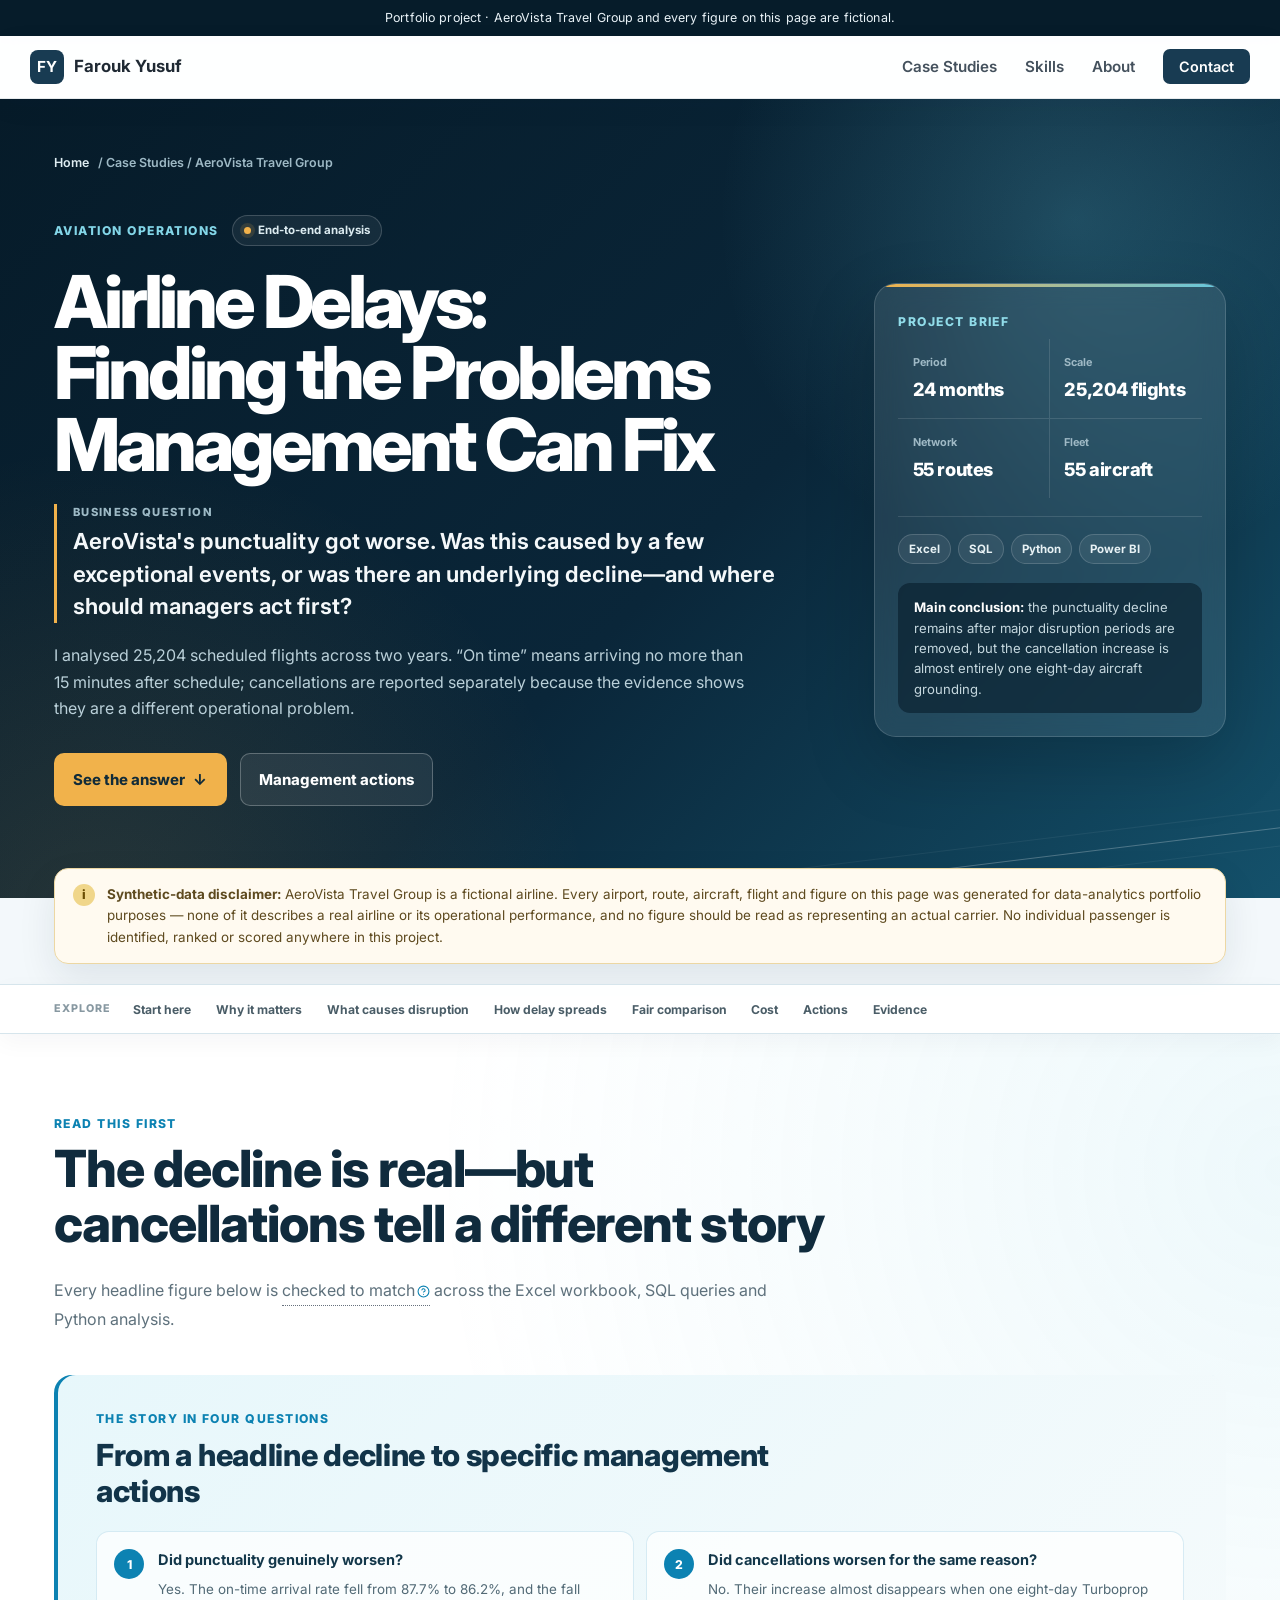
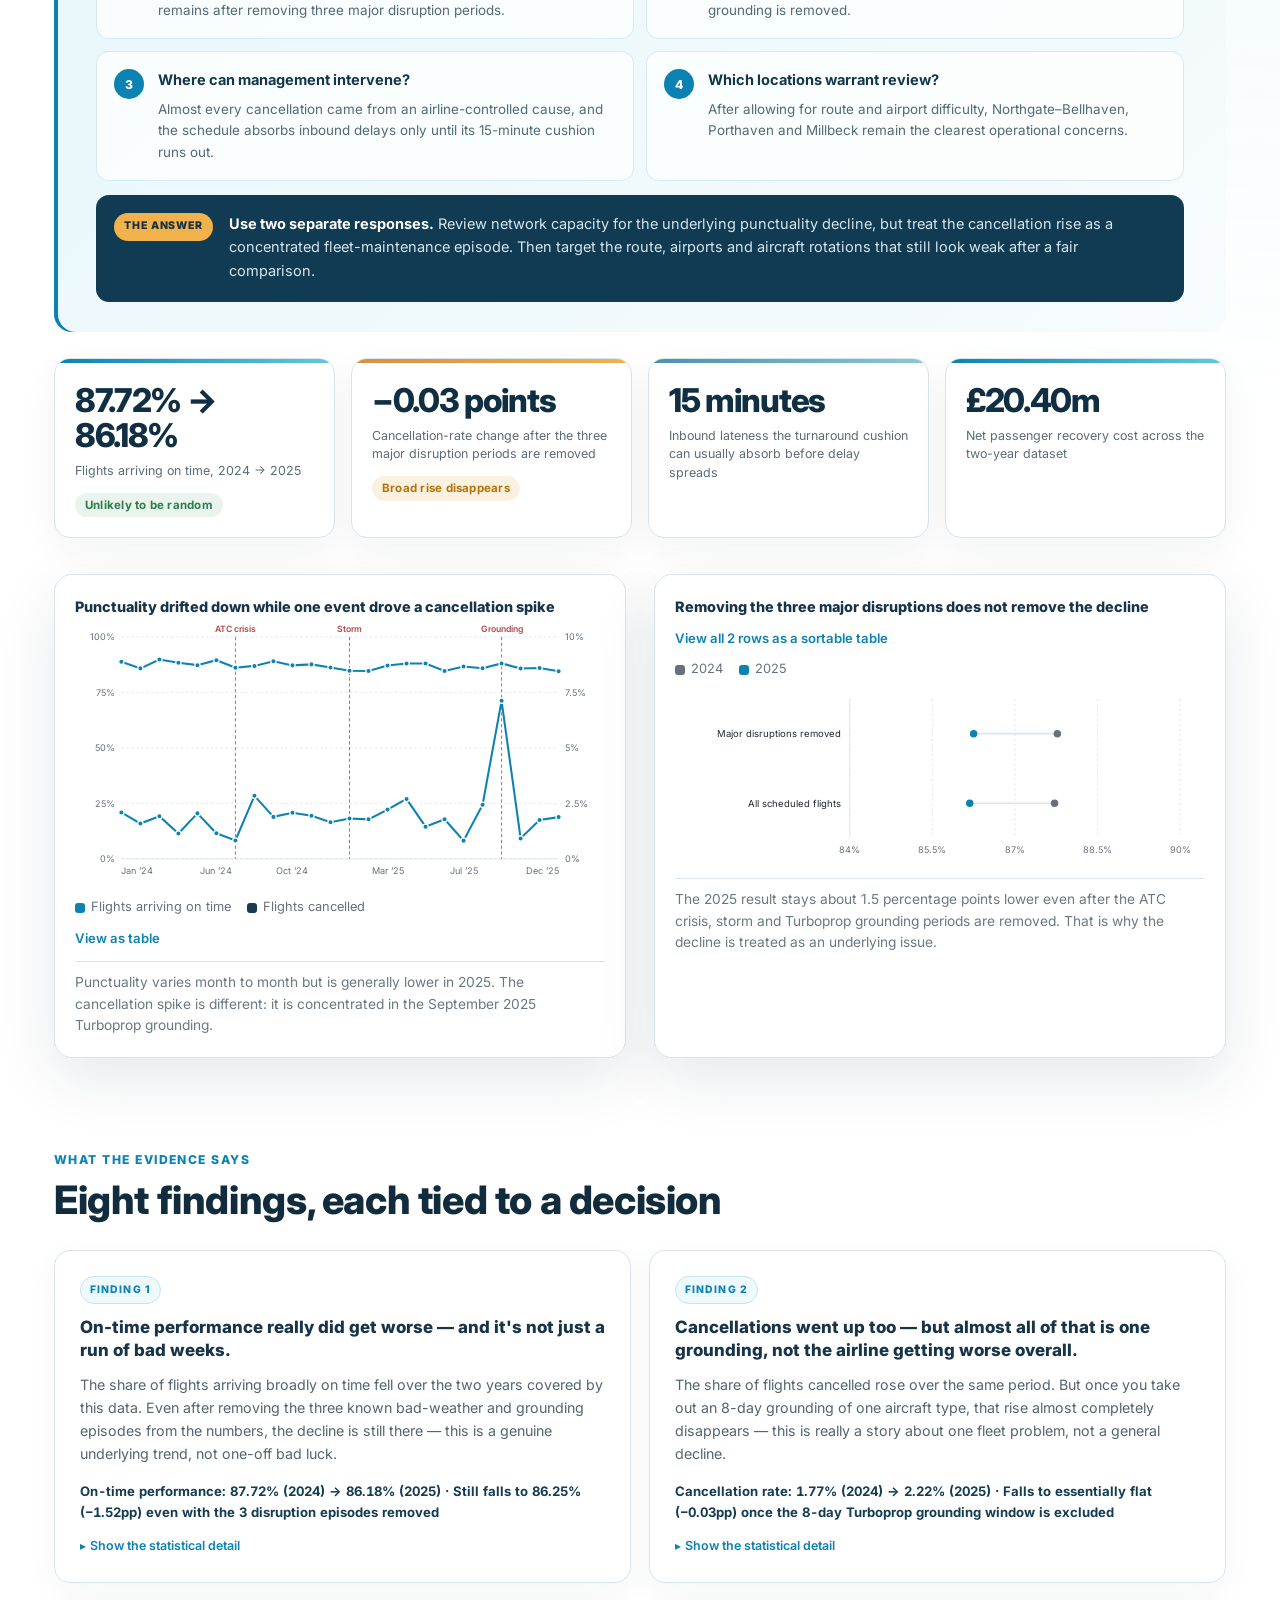
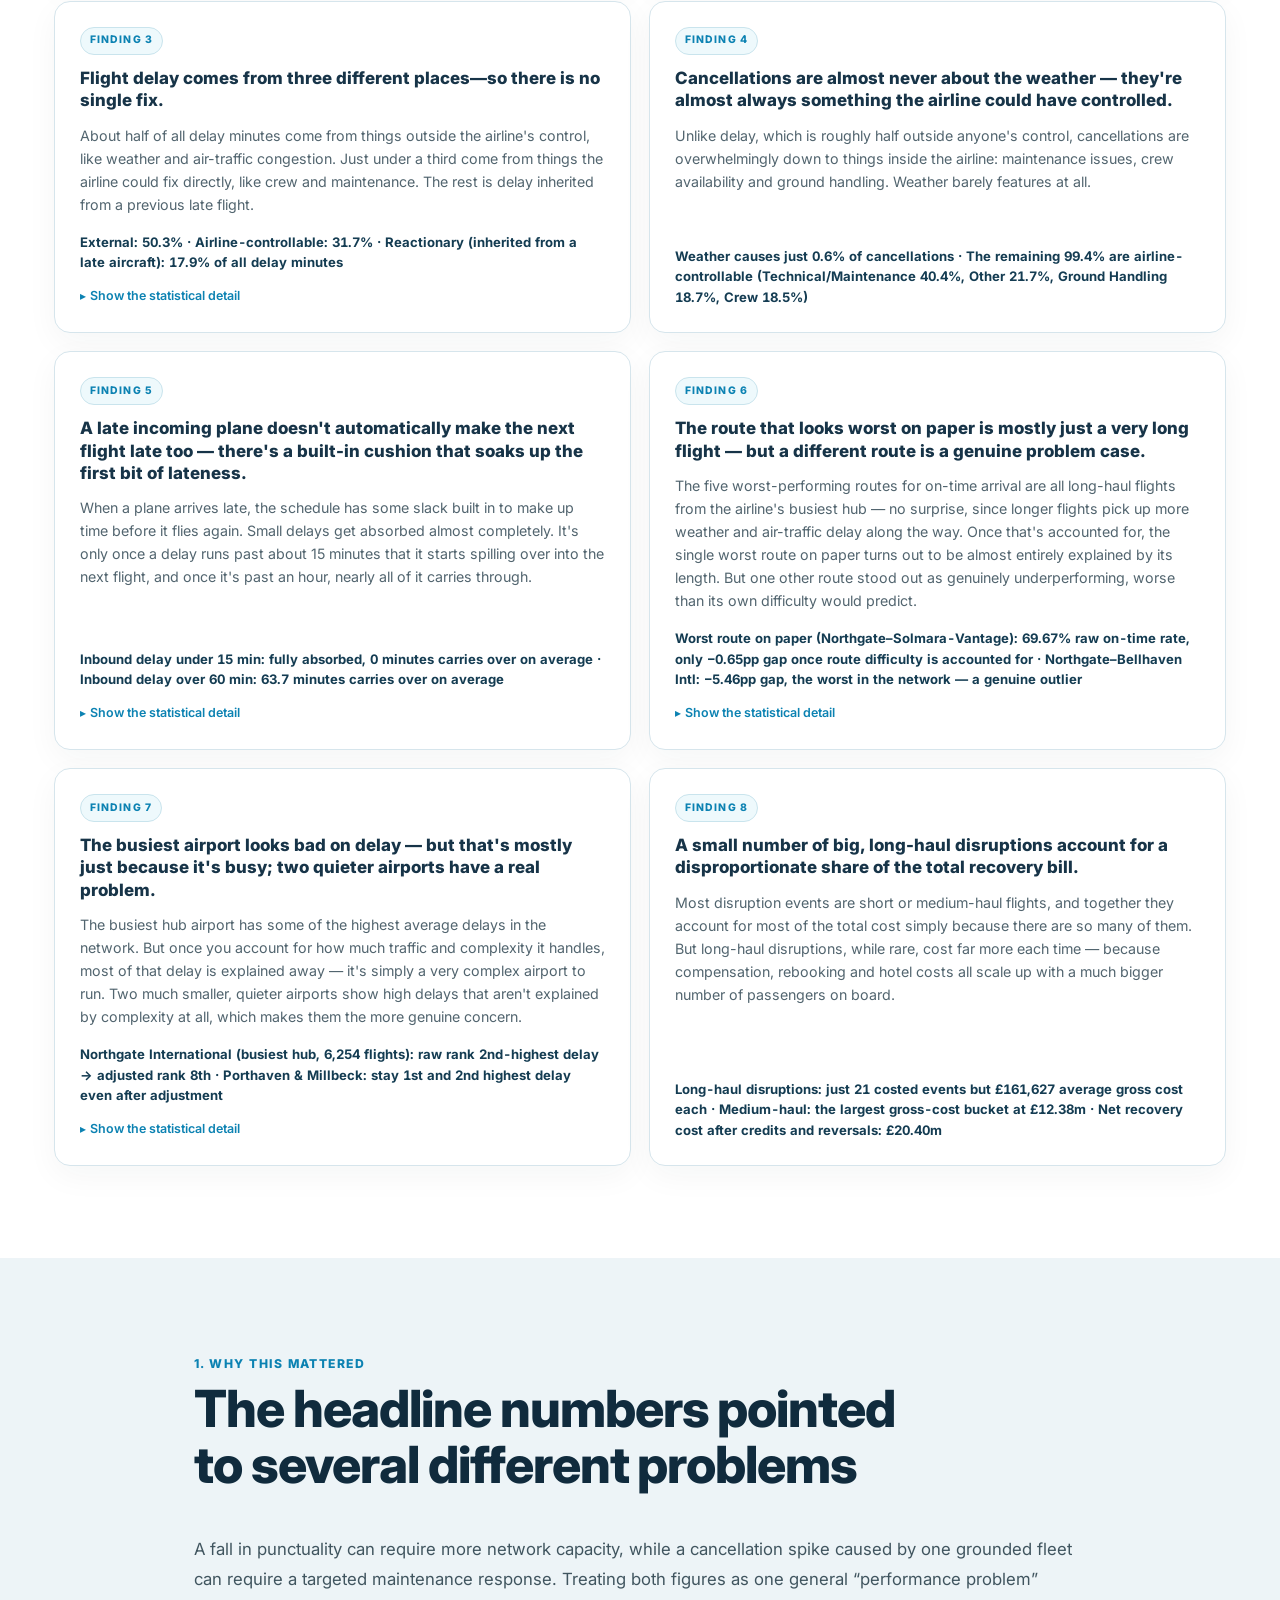
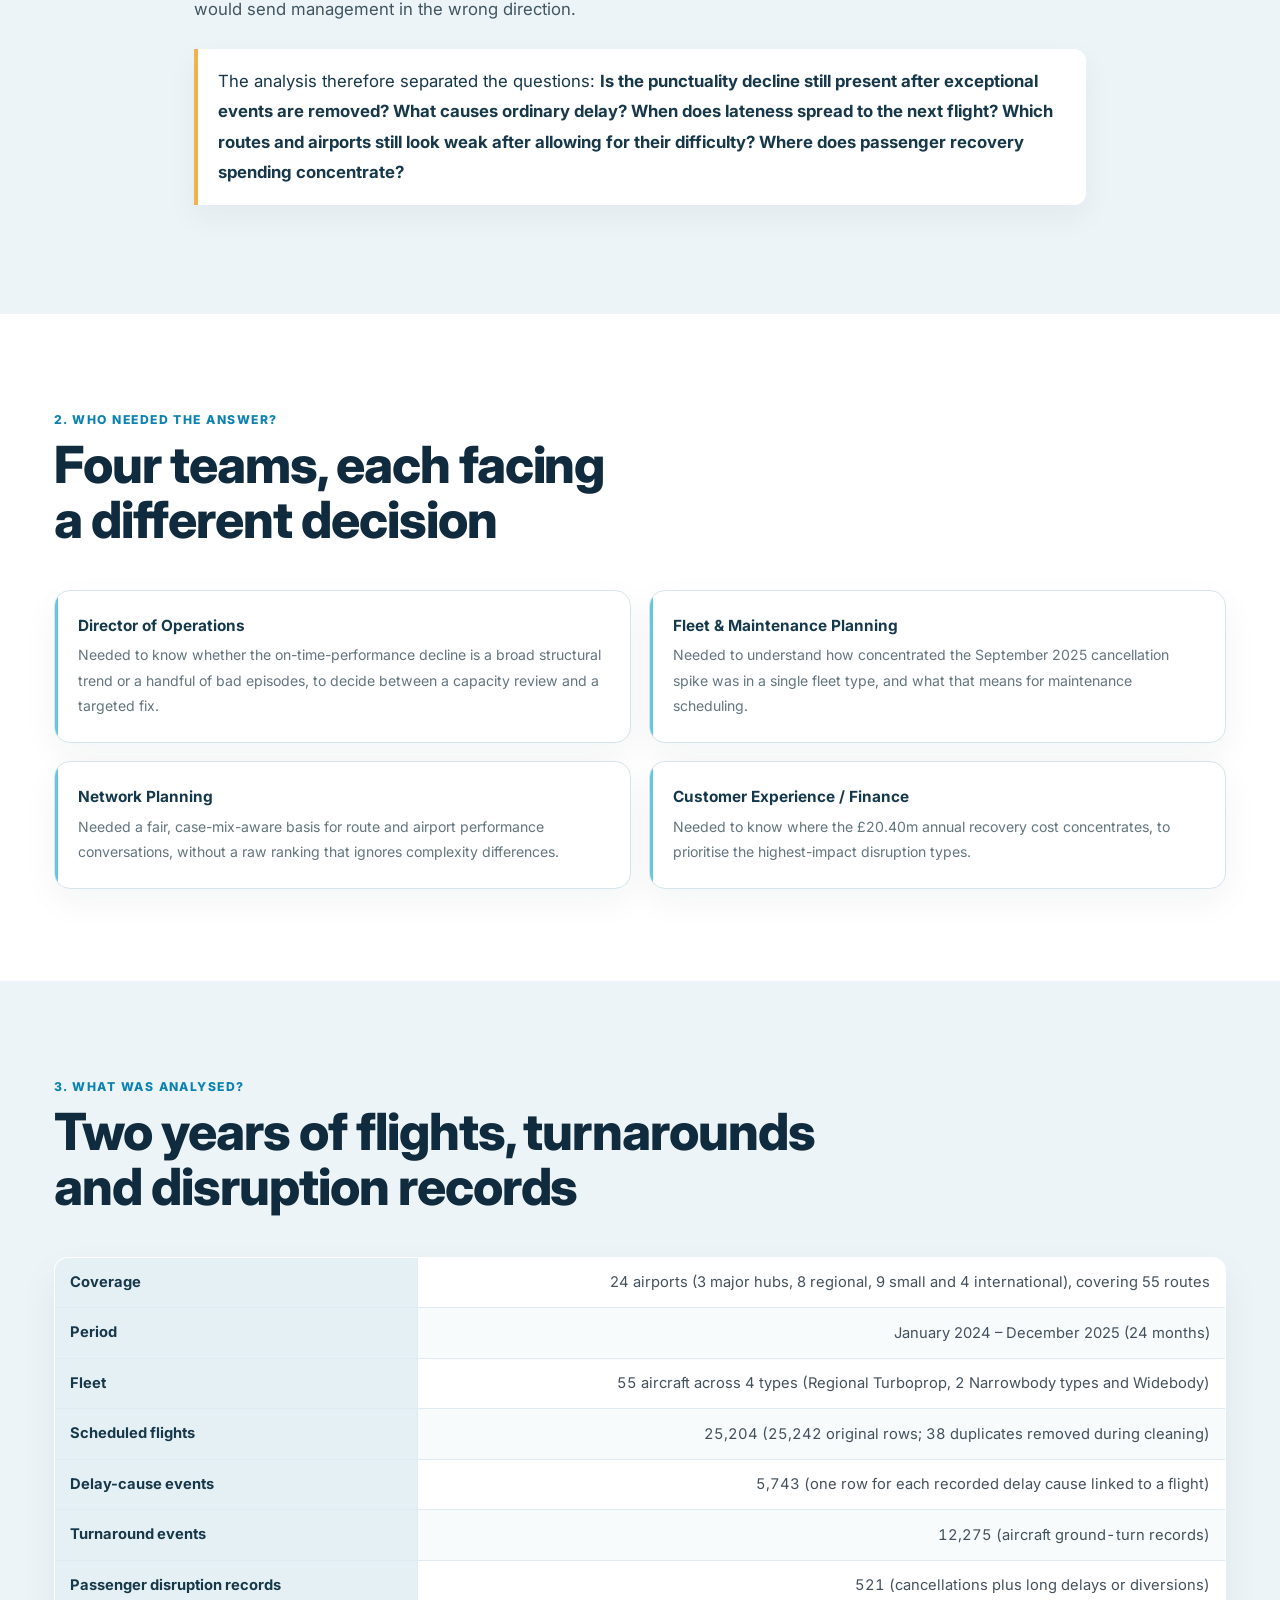
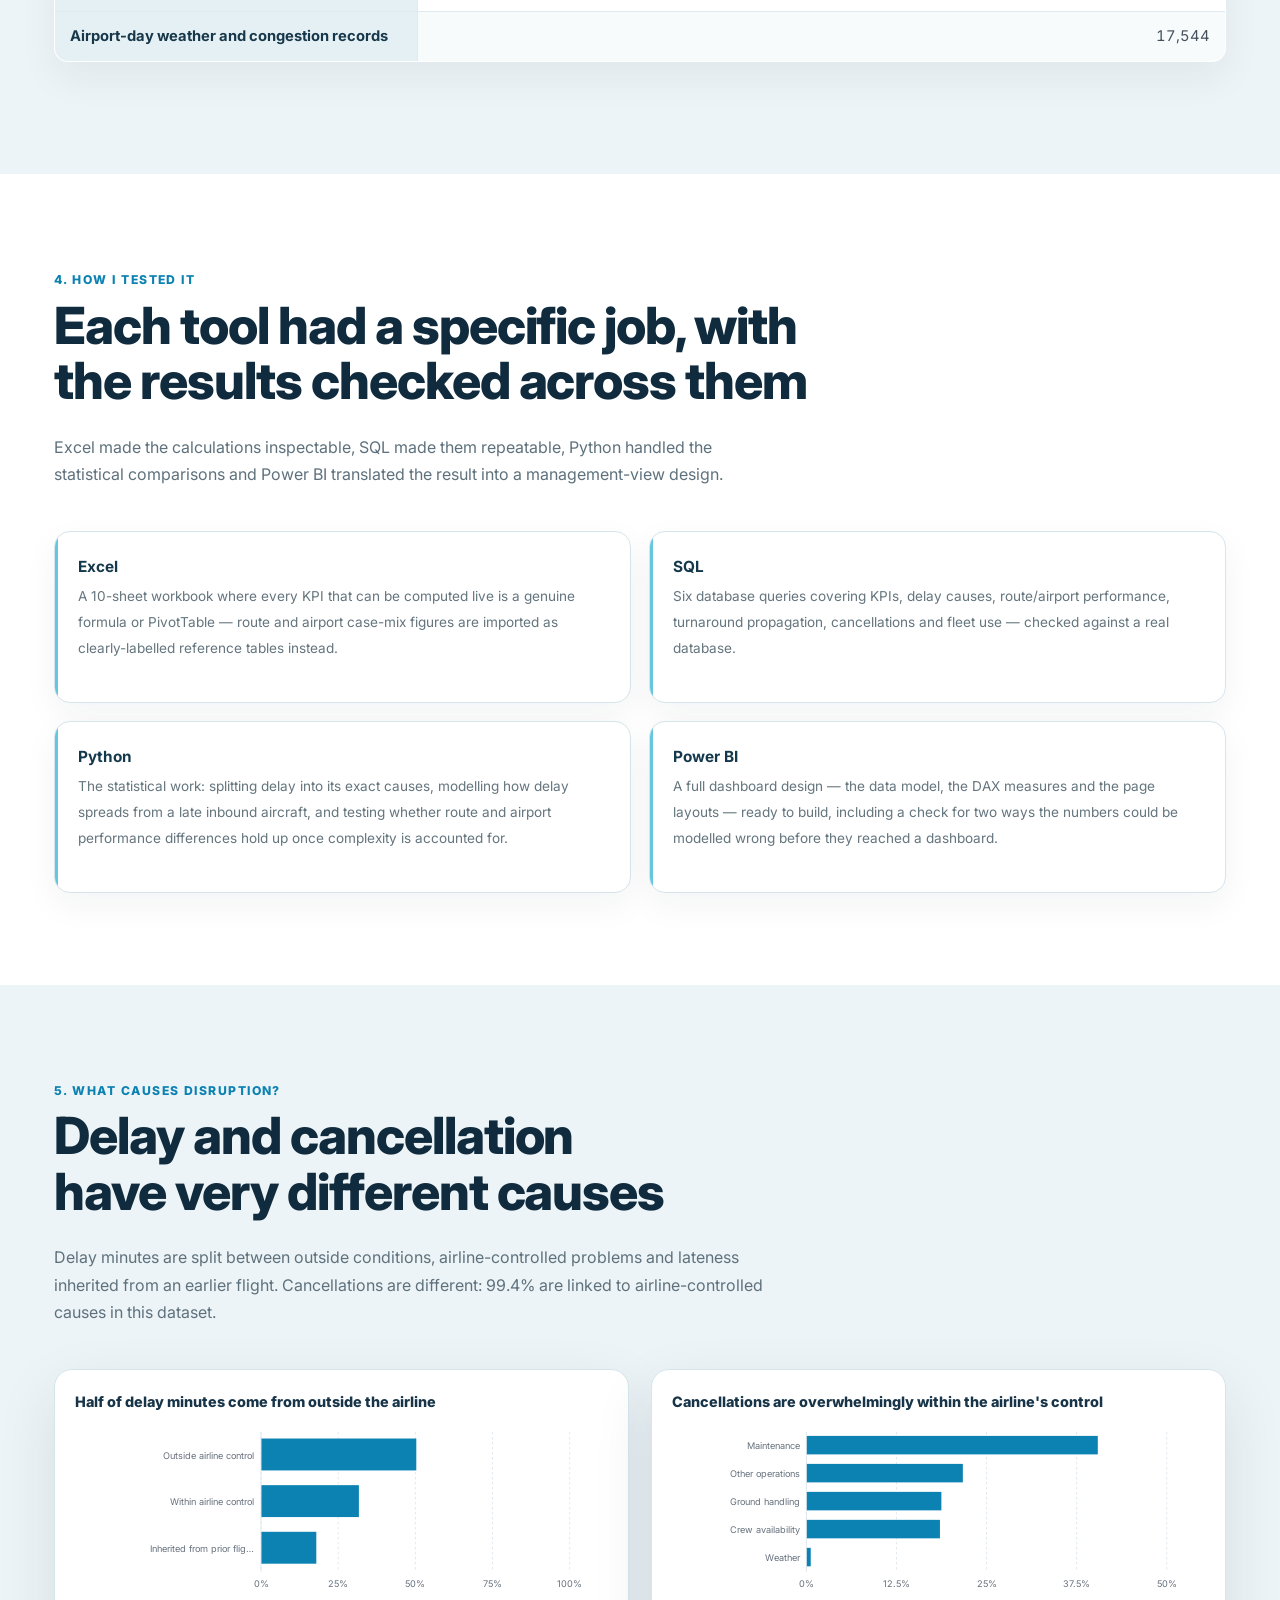
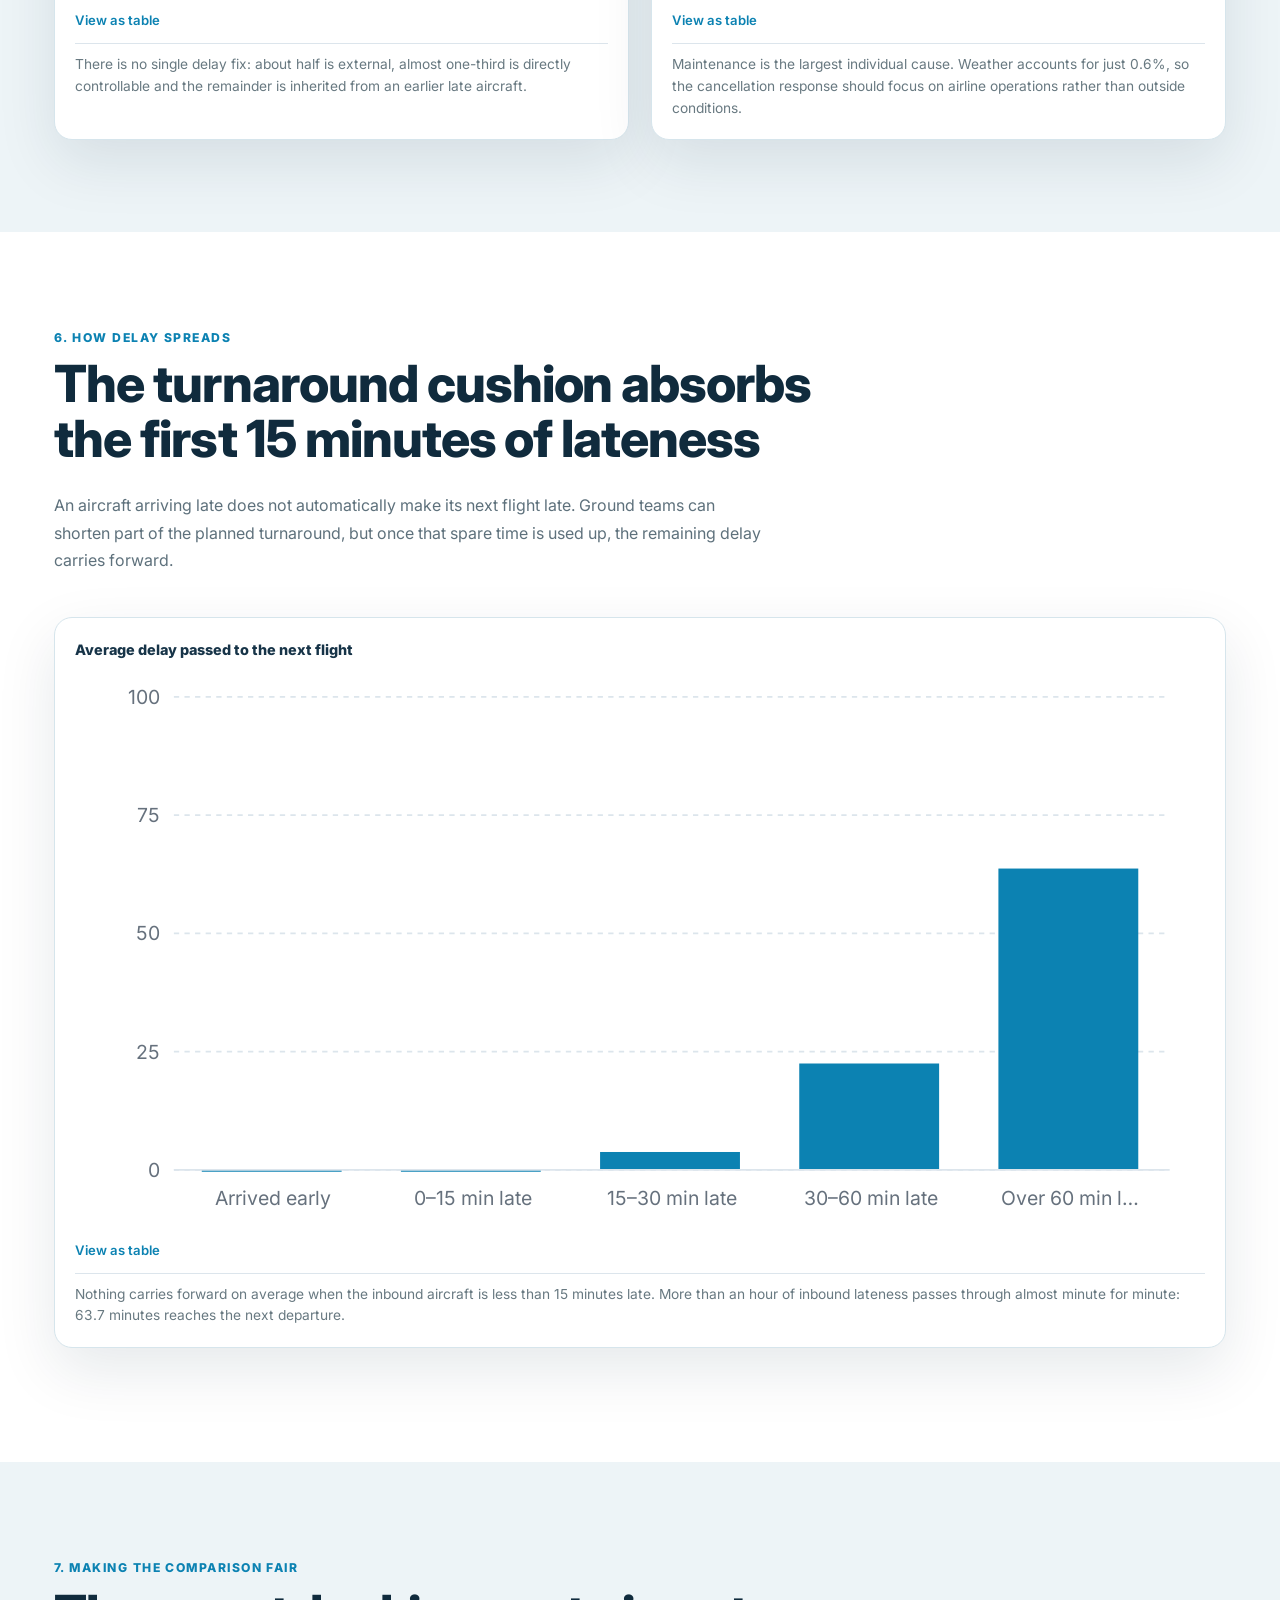
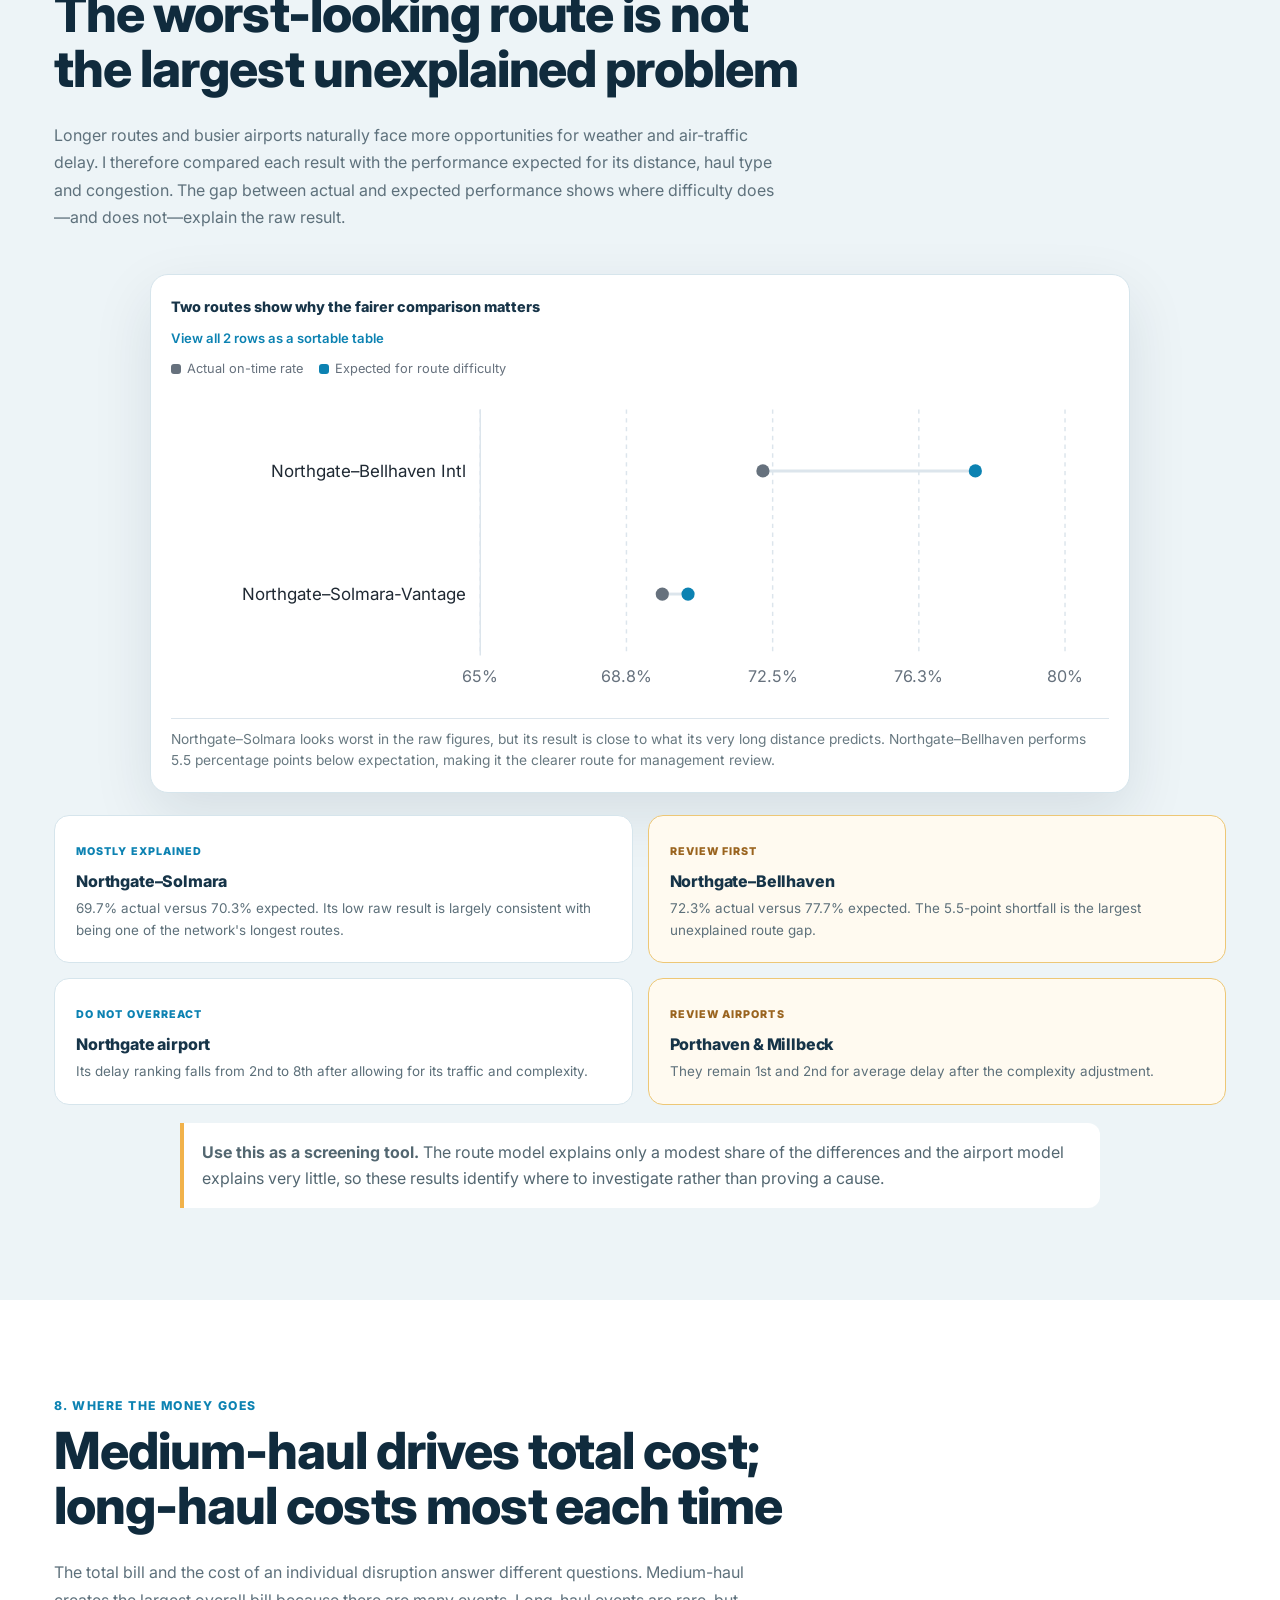
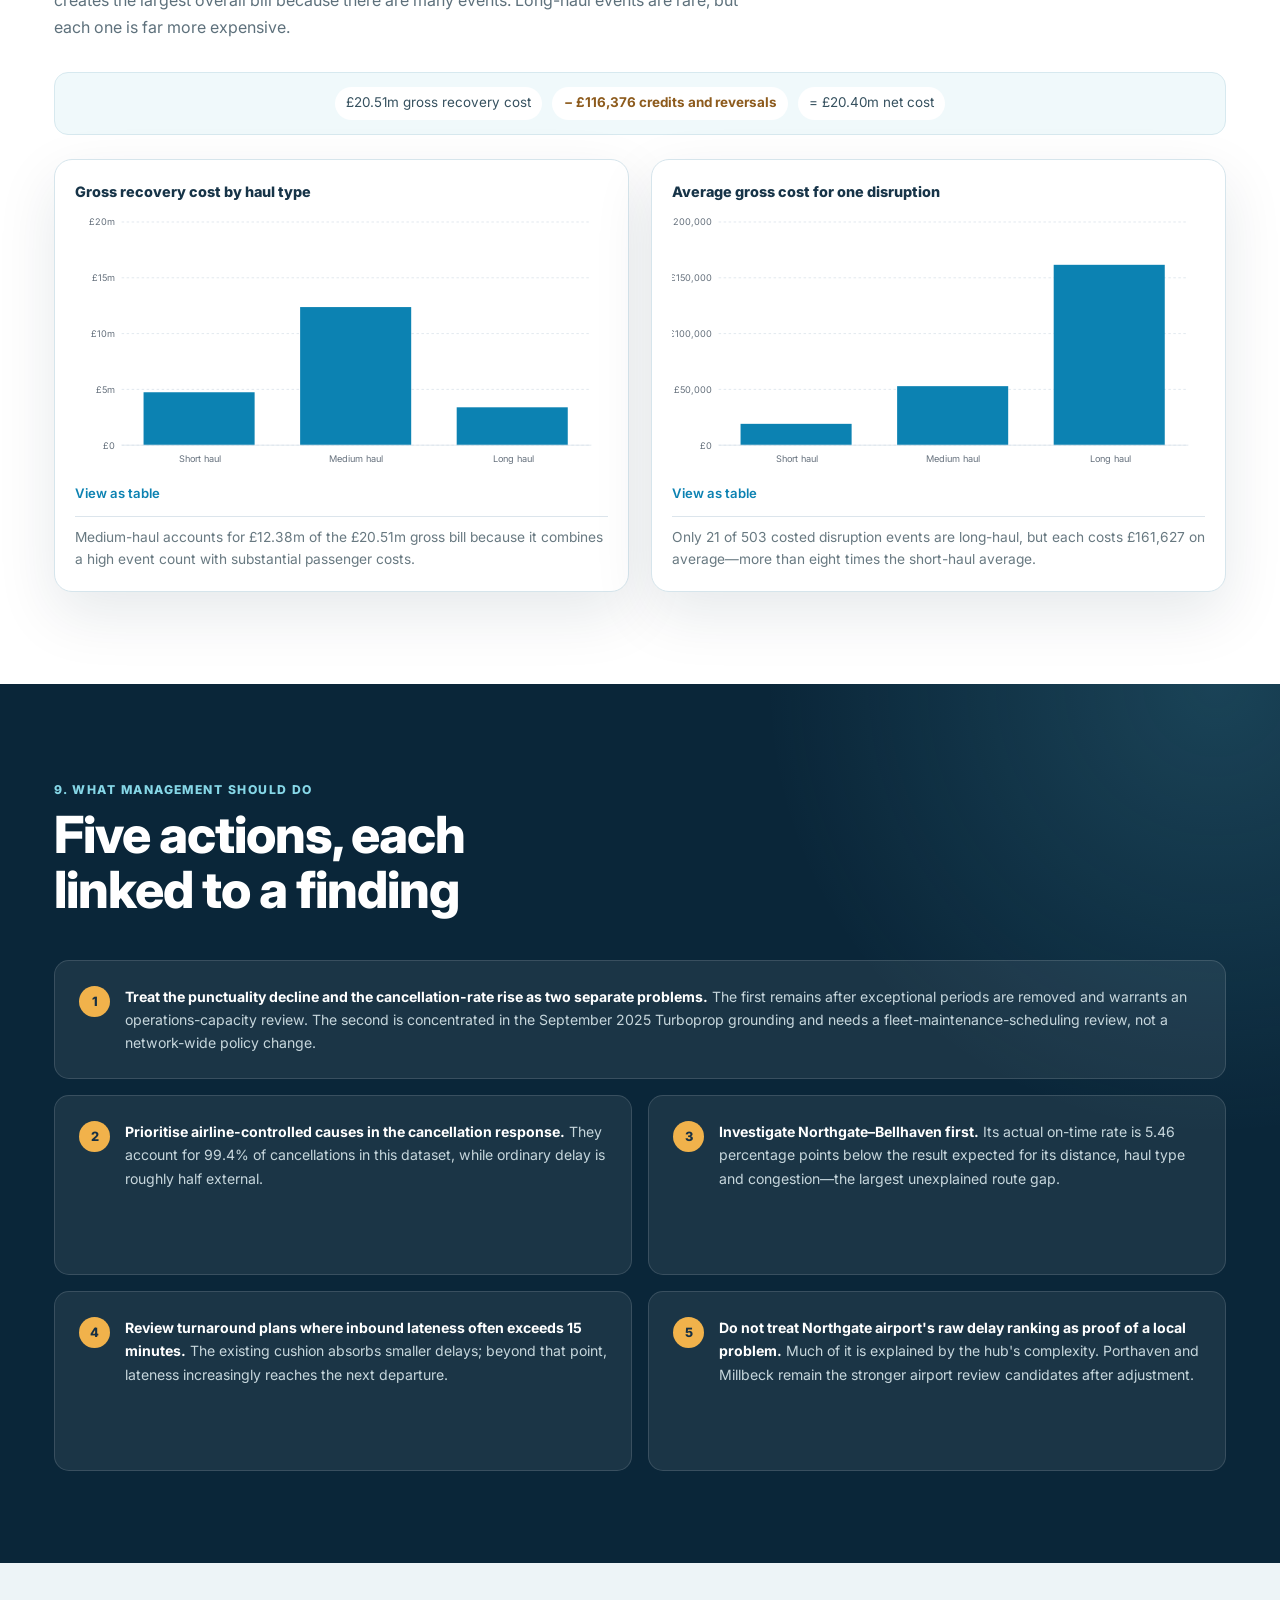
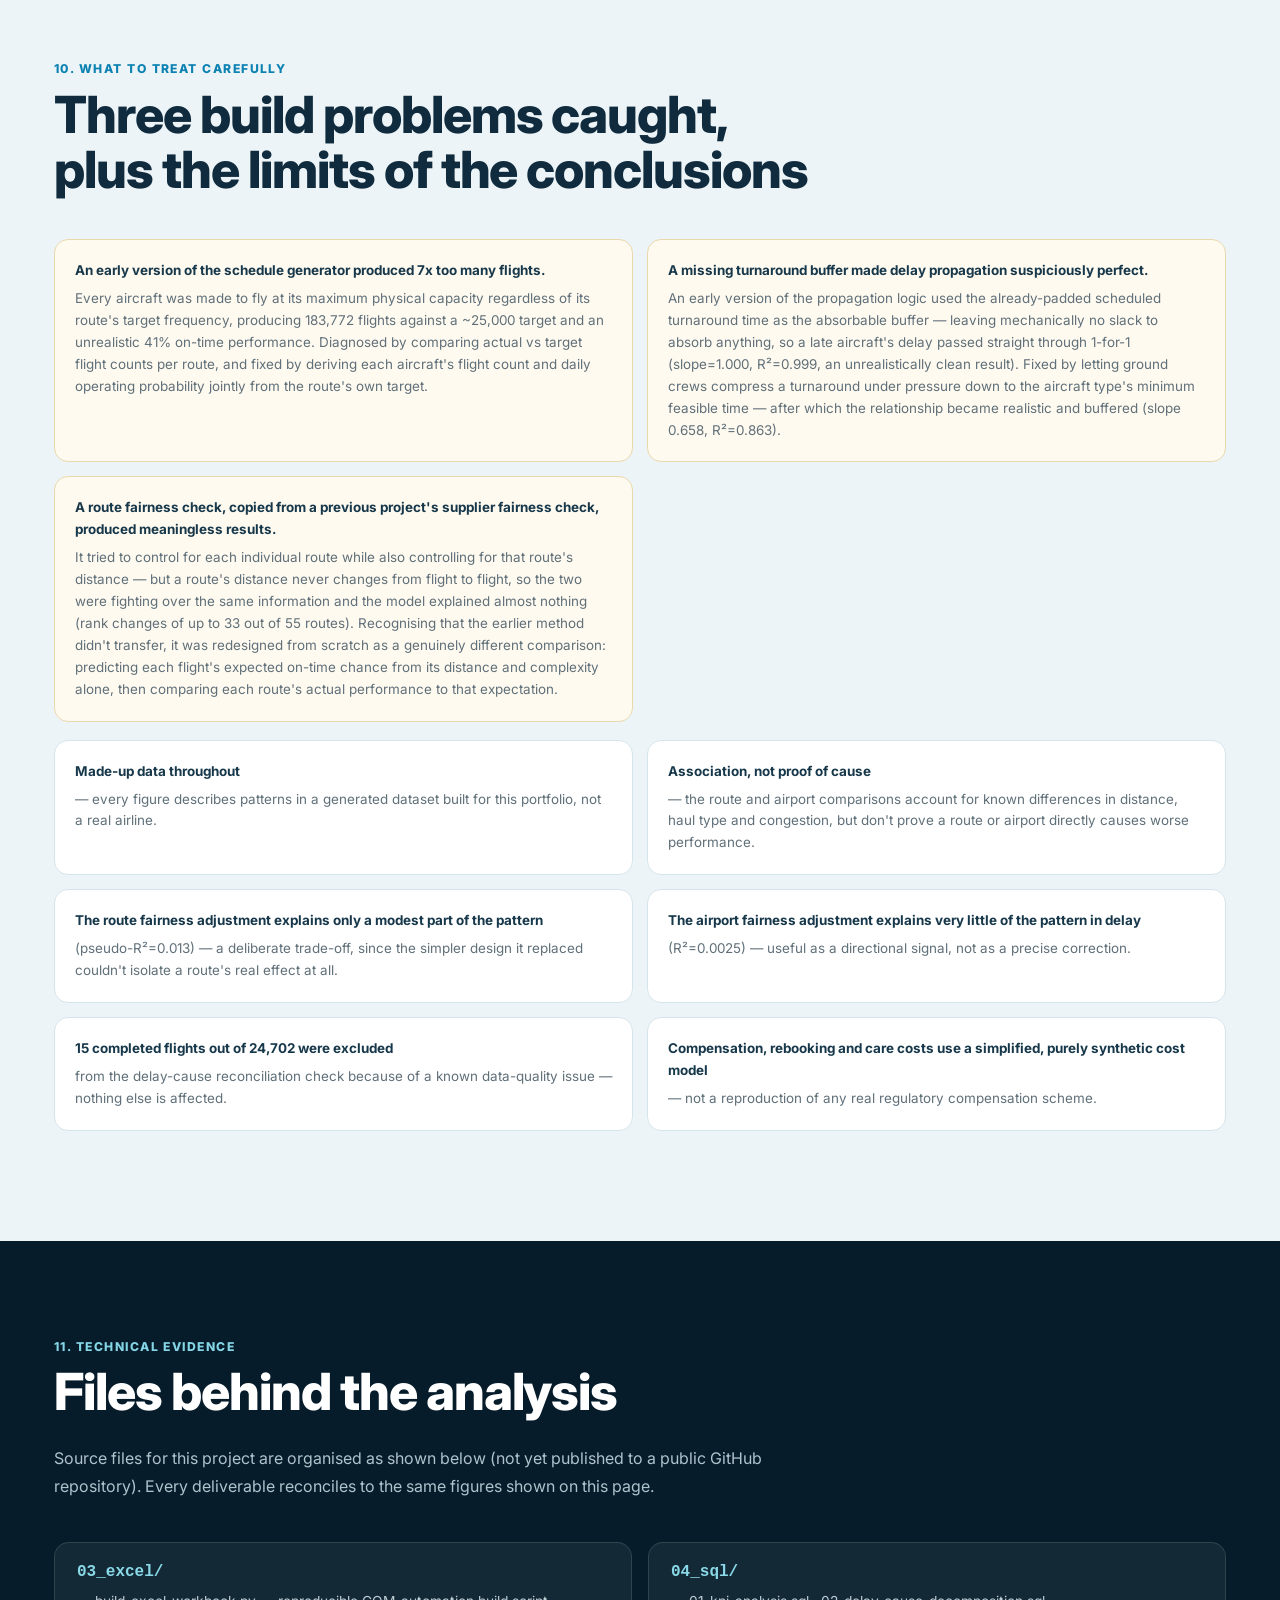
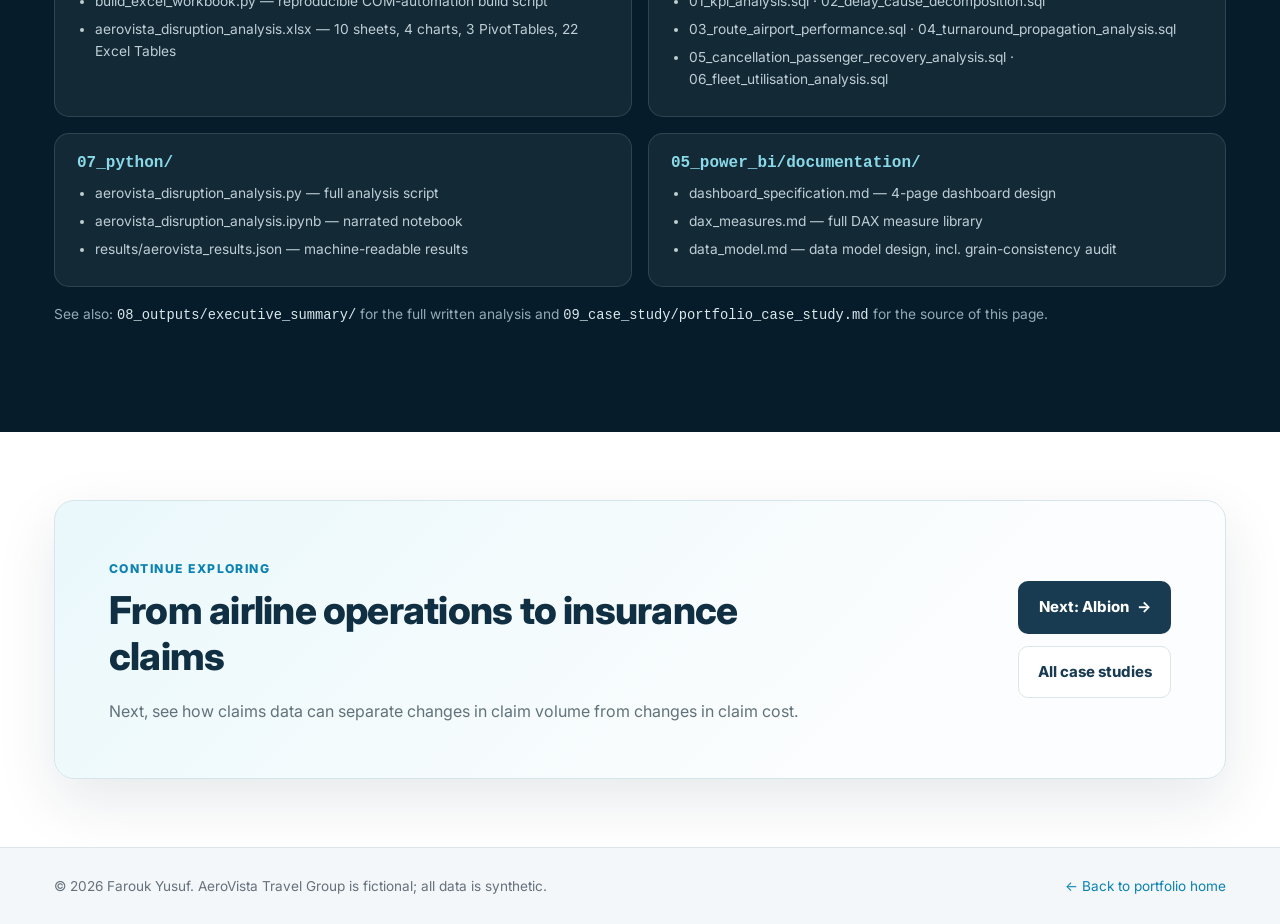
==== commit 87837954: "fix Aerovista disclaimer overlap" ====
--- a/case-studies/aerovista.html
+++ b/case-studies/aerovista.html
@@ -63,18 +63,18 @@
   </div>
 </section>
 
+<div class="container">
+  <div class="disclaimer-box">
+    <span class="dot">i</span>
+    <div><strong>Synthetic-data disclaimer:</strong> AeroVista Travel Group is a fictional airline. Every airport, route, aircraft, flight and figure on this page was generated for data-analytics portfolio purposes — none of it describes a real airline or its operational performance, and no figure should be read as representing an actual carrier. No individual passenger is identified, ranked or scored anywhere in this project.</div>
+  </div>
+</div>
+
 <div class="case-nav-shell">
   <nav class="container anchor-nav" aria-label="Case study sections">
     <span>Explore</span>
     <a href="#findings">Start here</a><a href="#problem">Why it matters</a><a href="#decomposition">What causes disruption</a><a href="#propagation">How delay spreads</a><a href="#casemix">Fair comparison</a><a href="#recovery">Cost</a><a href="#recommendations">Actions</a><a href="#technical">Evidence</a>
   </nav>
-</div>
-
-<div class="container">
-  <div class="disclaimer-box">
-    <span class="dot">i</span>
-    <div><strong>Synthetic-data disclaimer:</strong> AeroVista Travel Group is a fictional airline. Every airport, route, aircraft, flight and figure on this page was generated for data-analytics portfolio purposes — none of it describes a real airline or its operational performance, and no figure should be read as representing an actual carrier. No individual passenger is identified, ranked or scored anywhere in this project.</div>
-  </div>
 </div>
 
 <section id="findings">
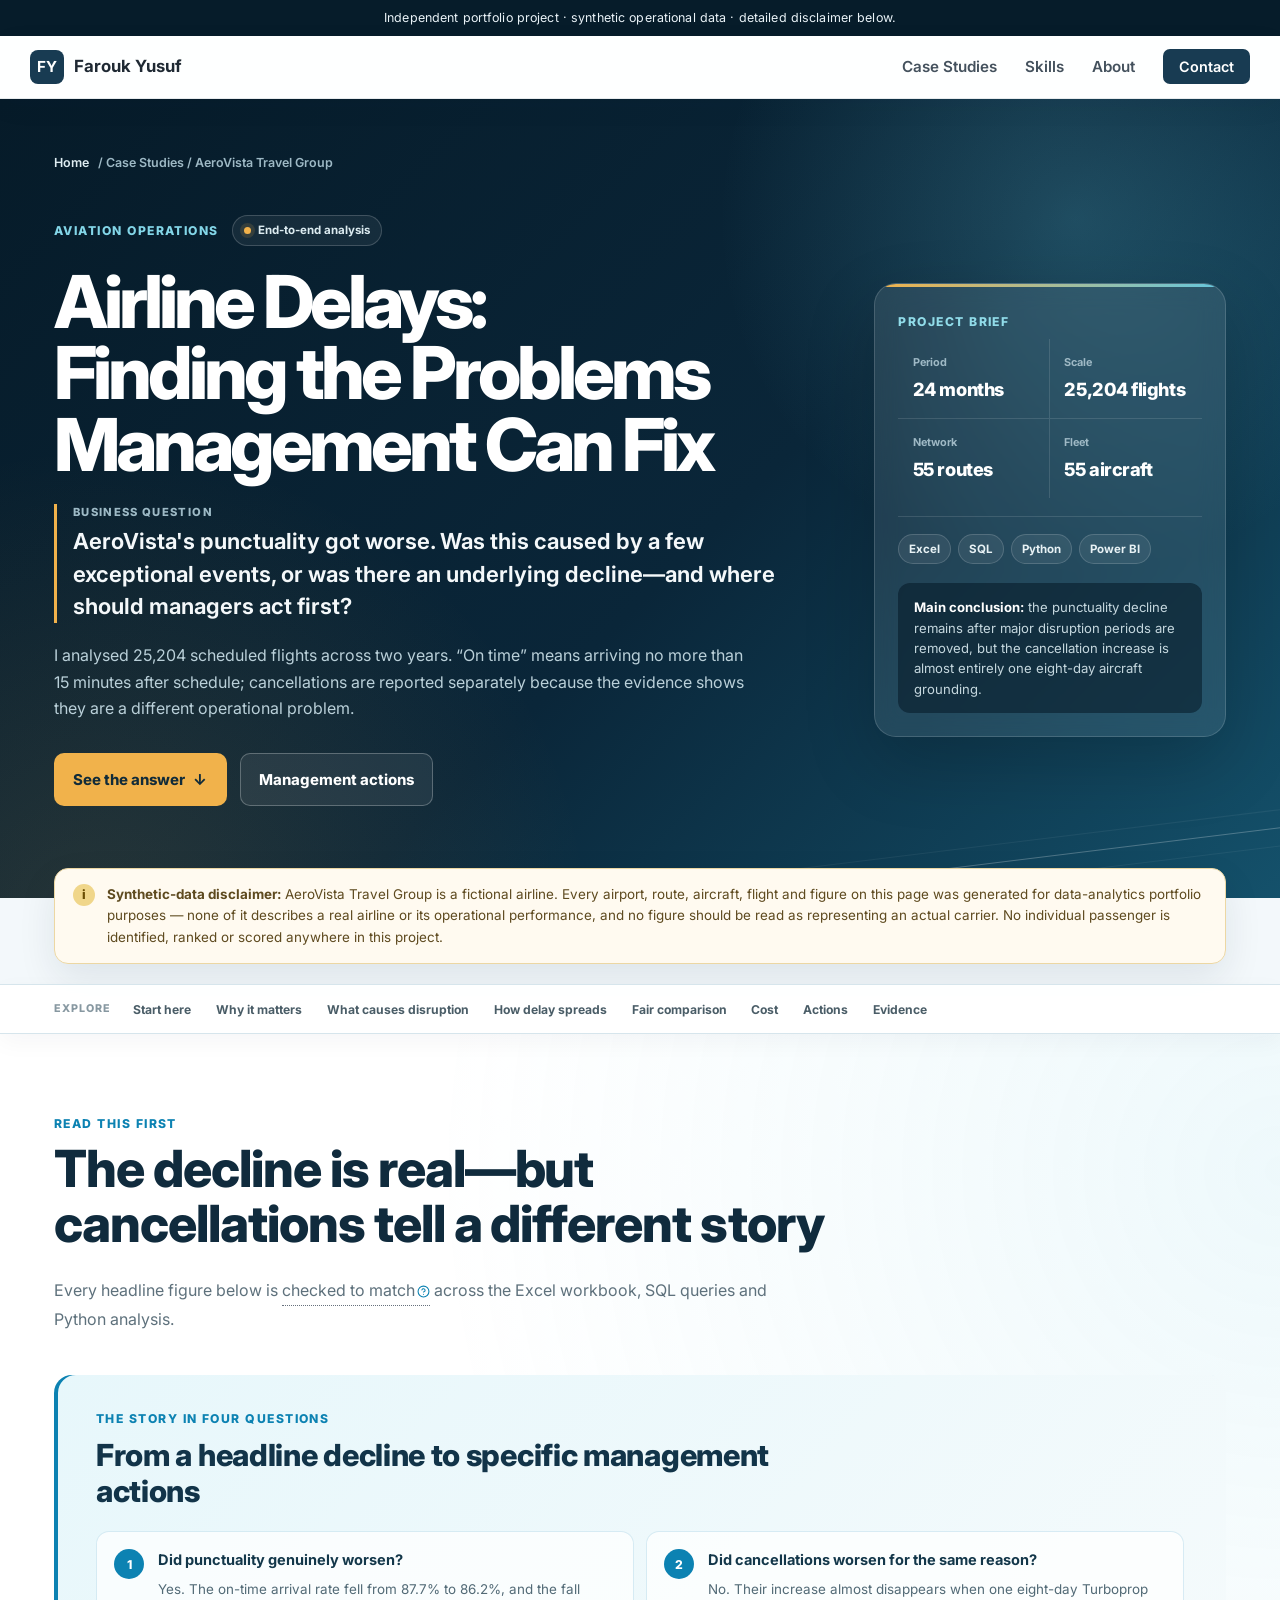
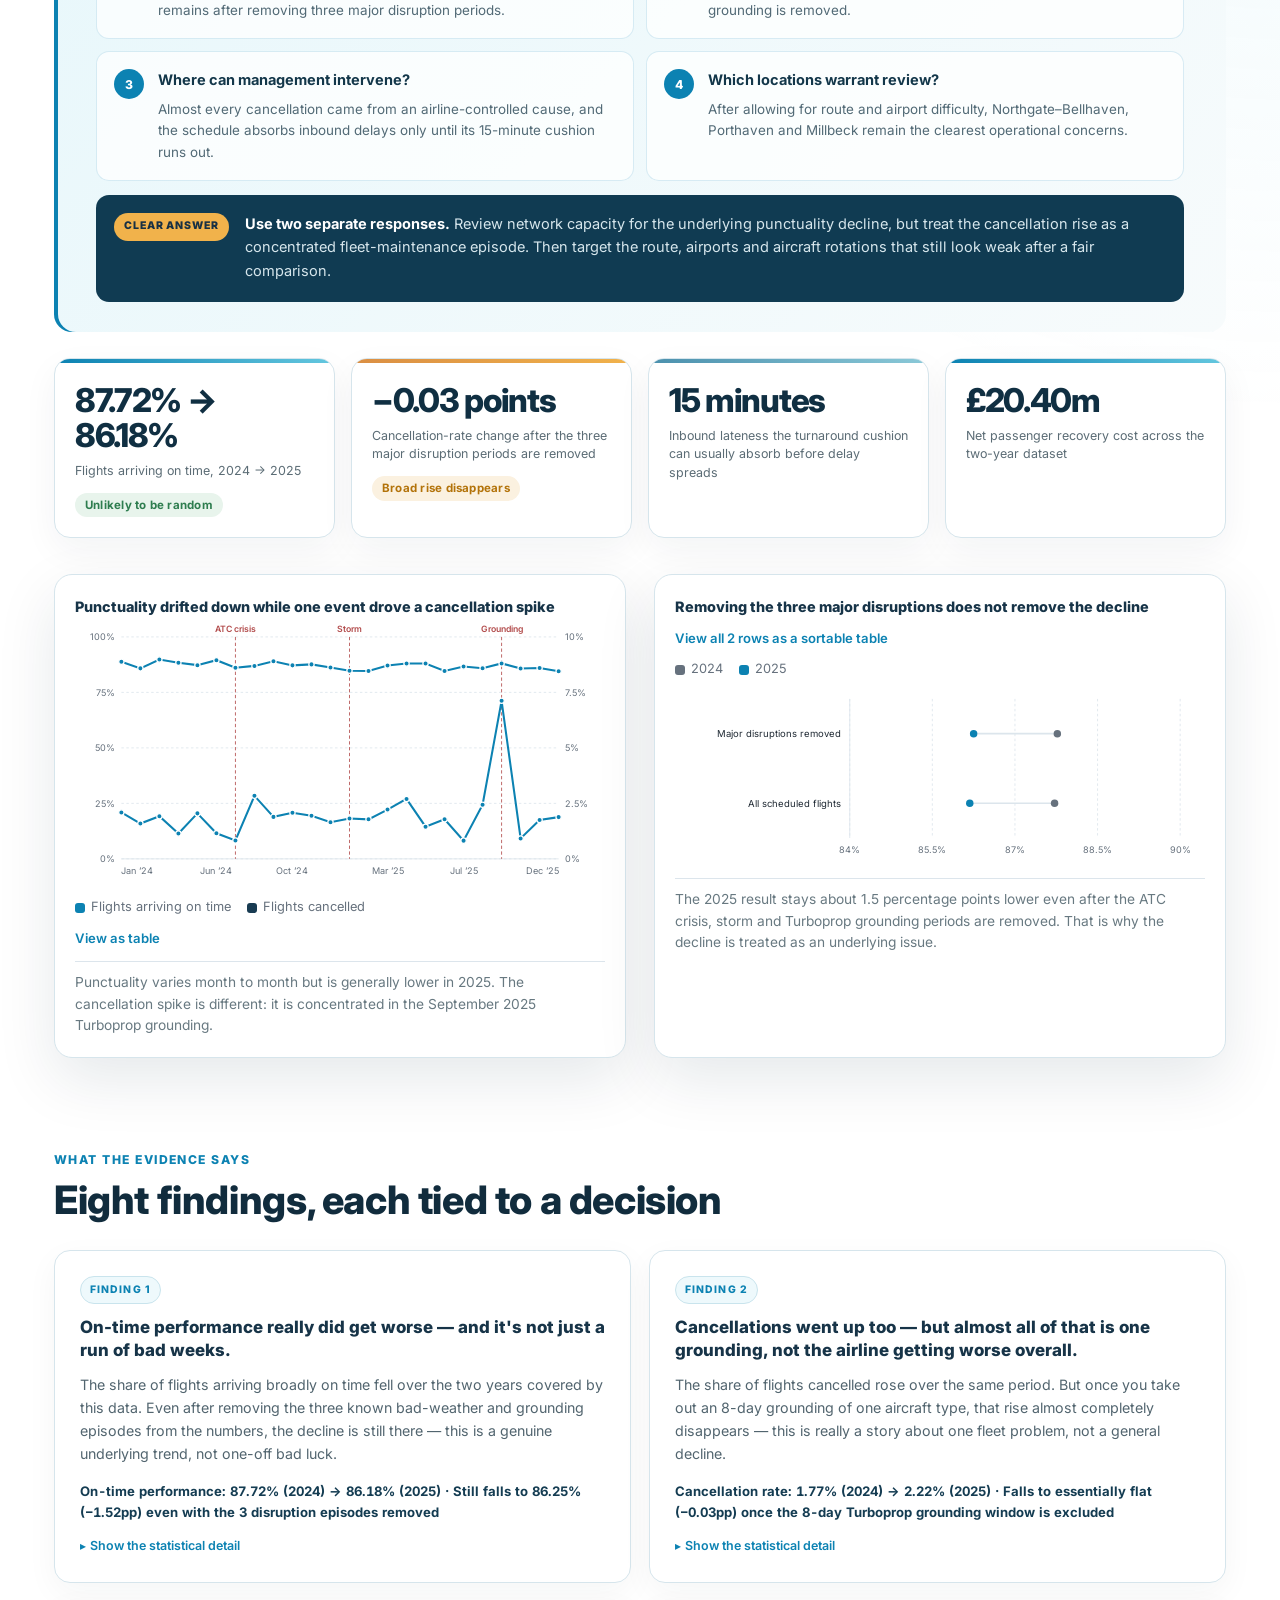
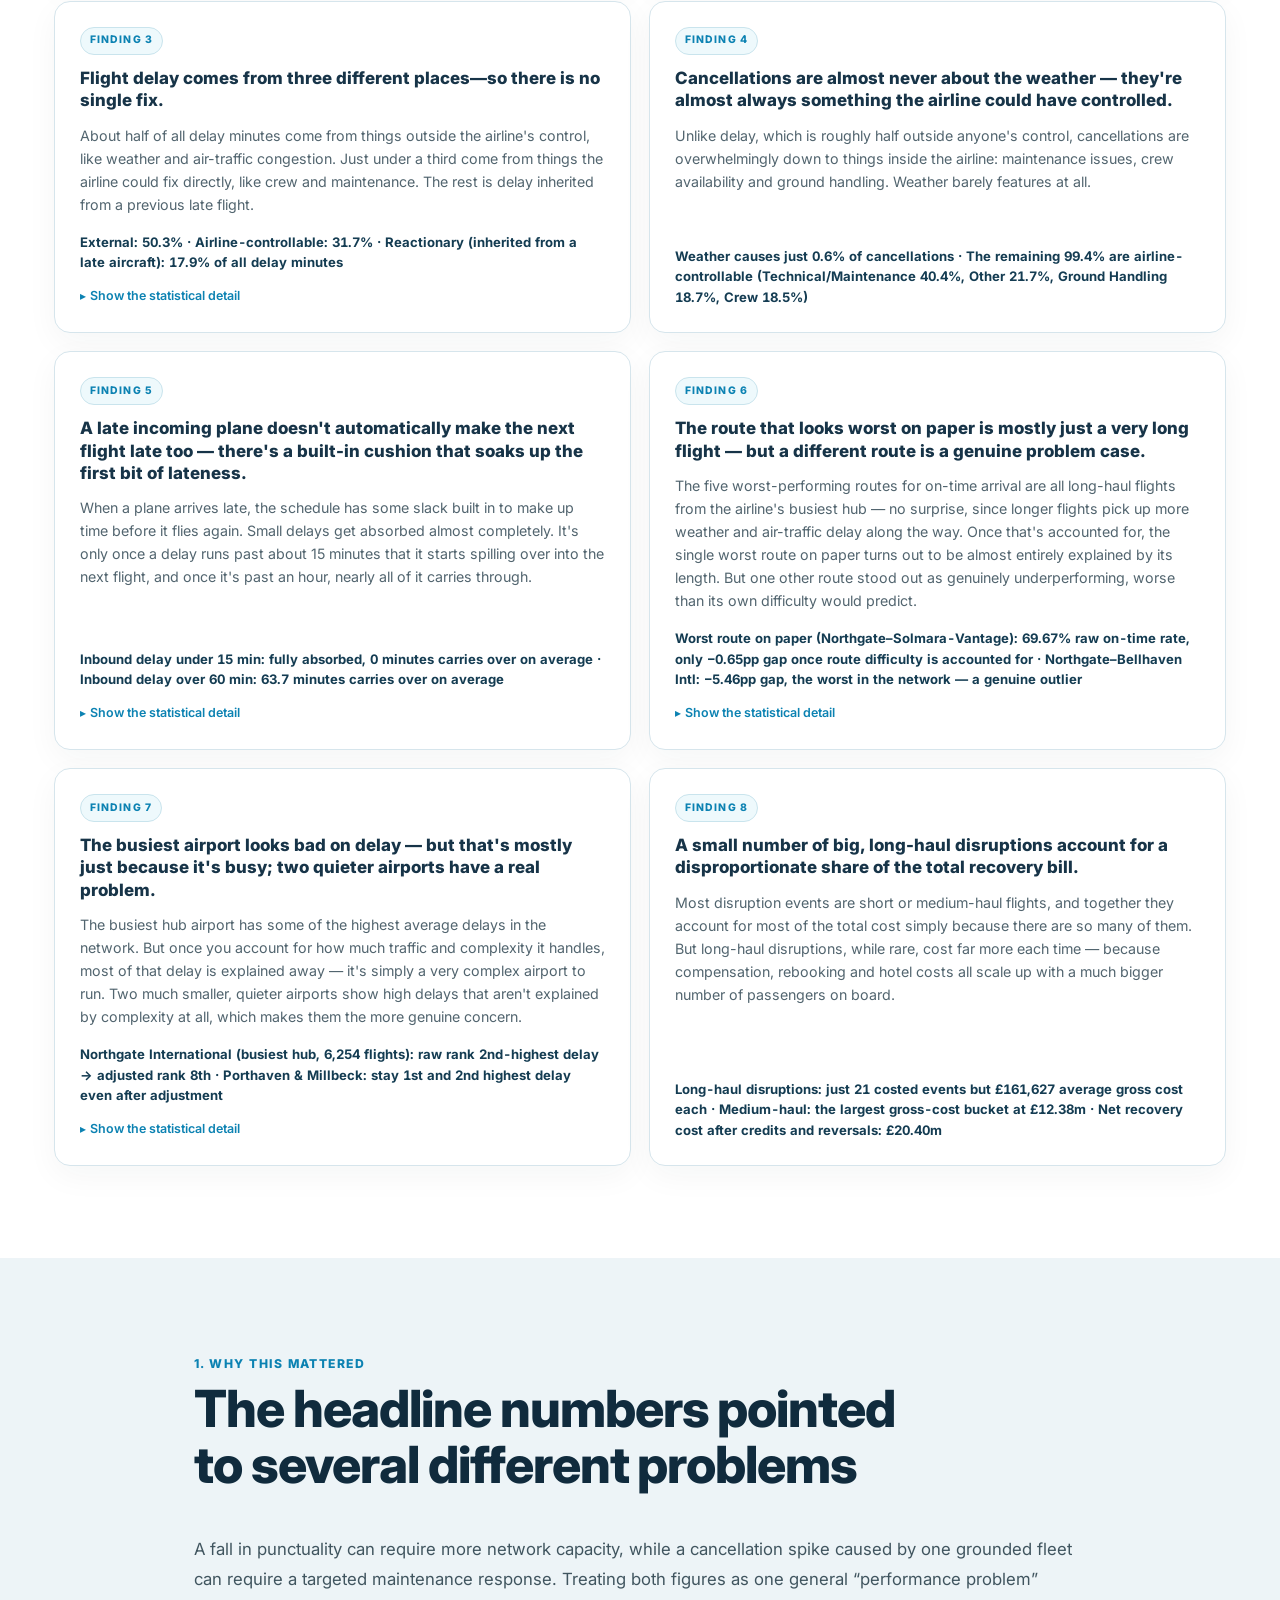
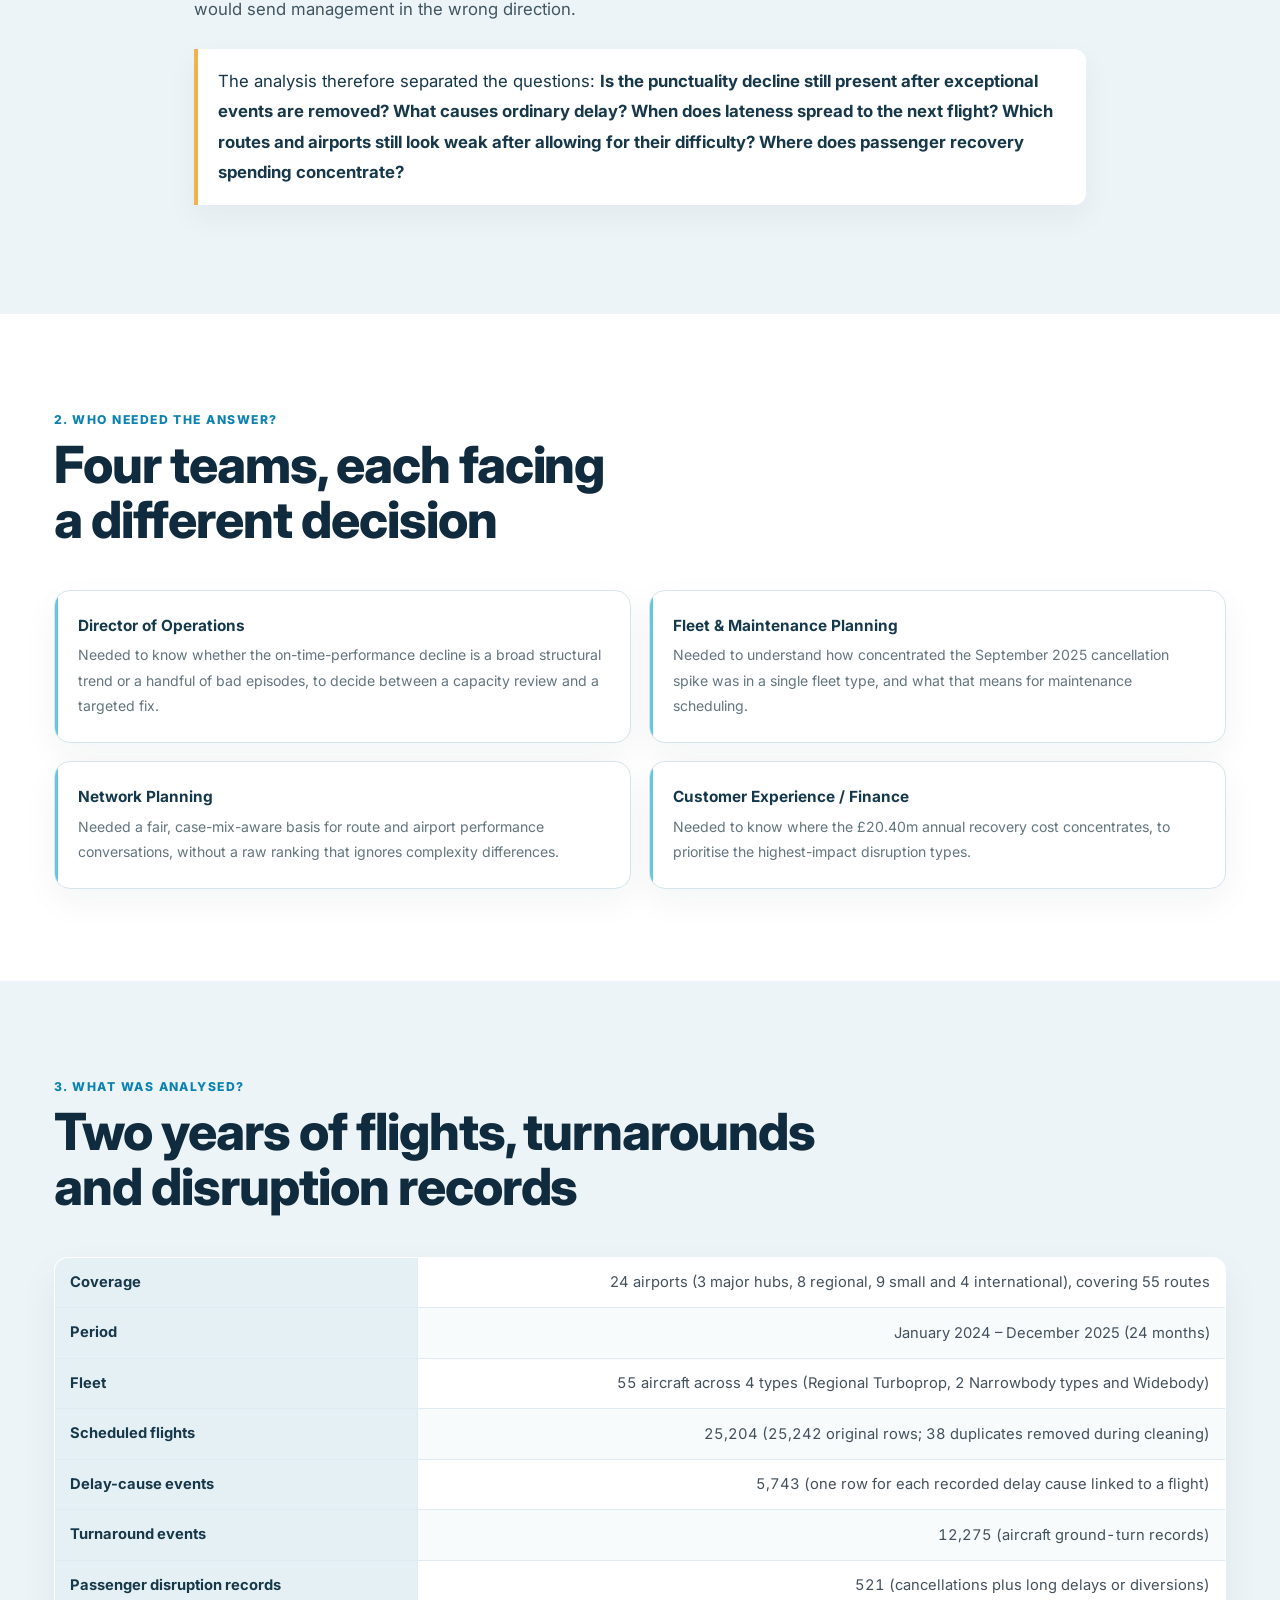
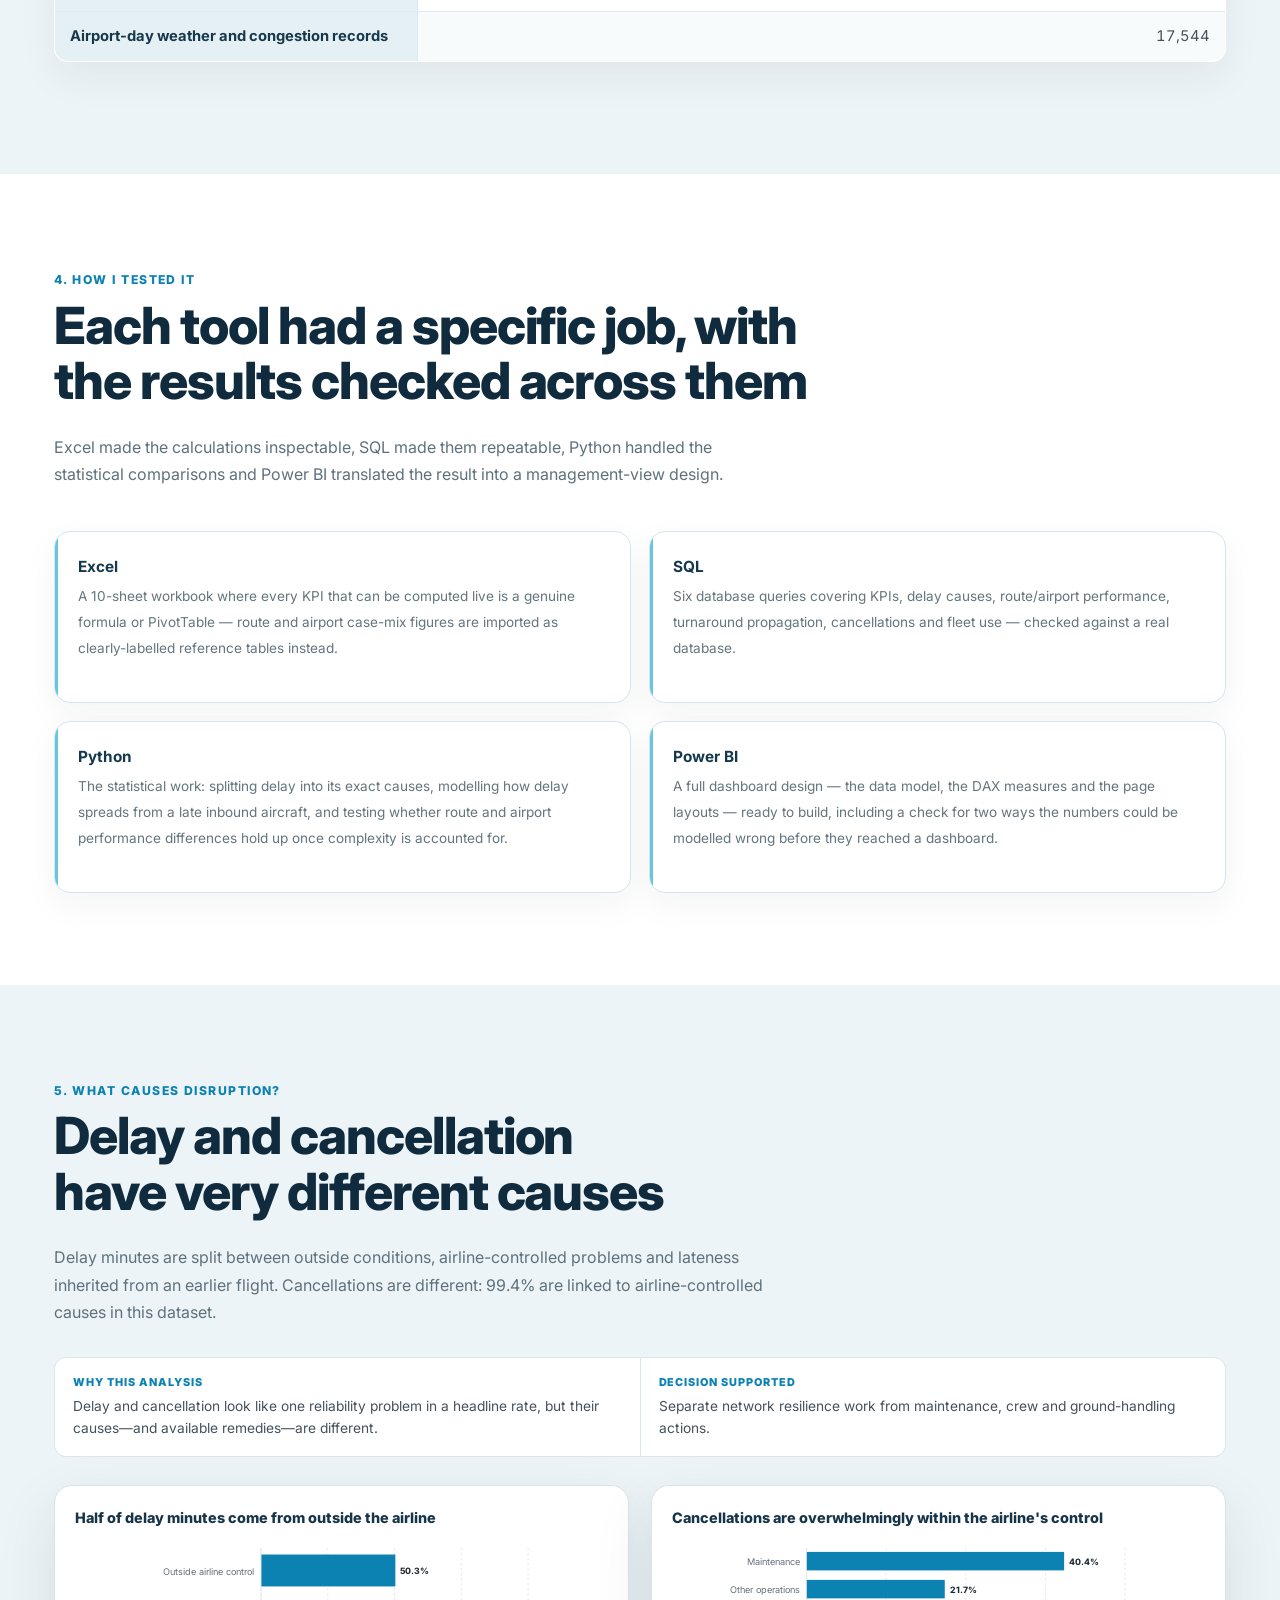
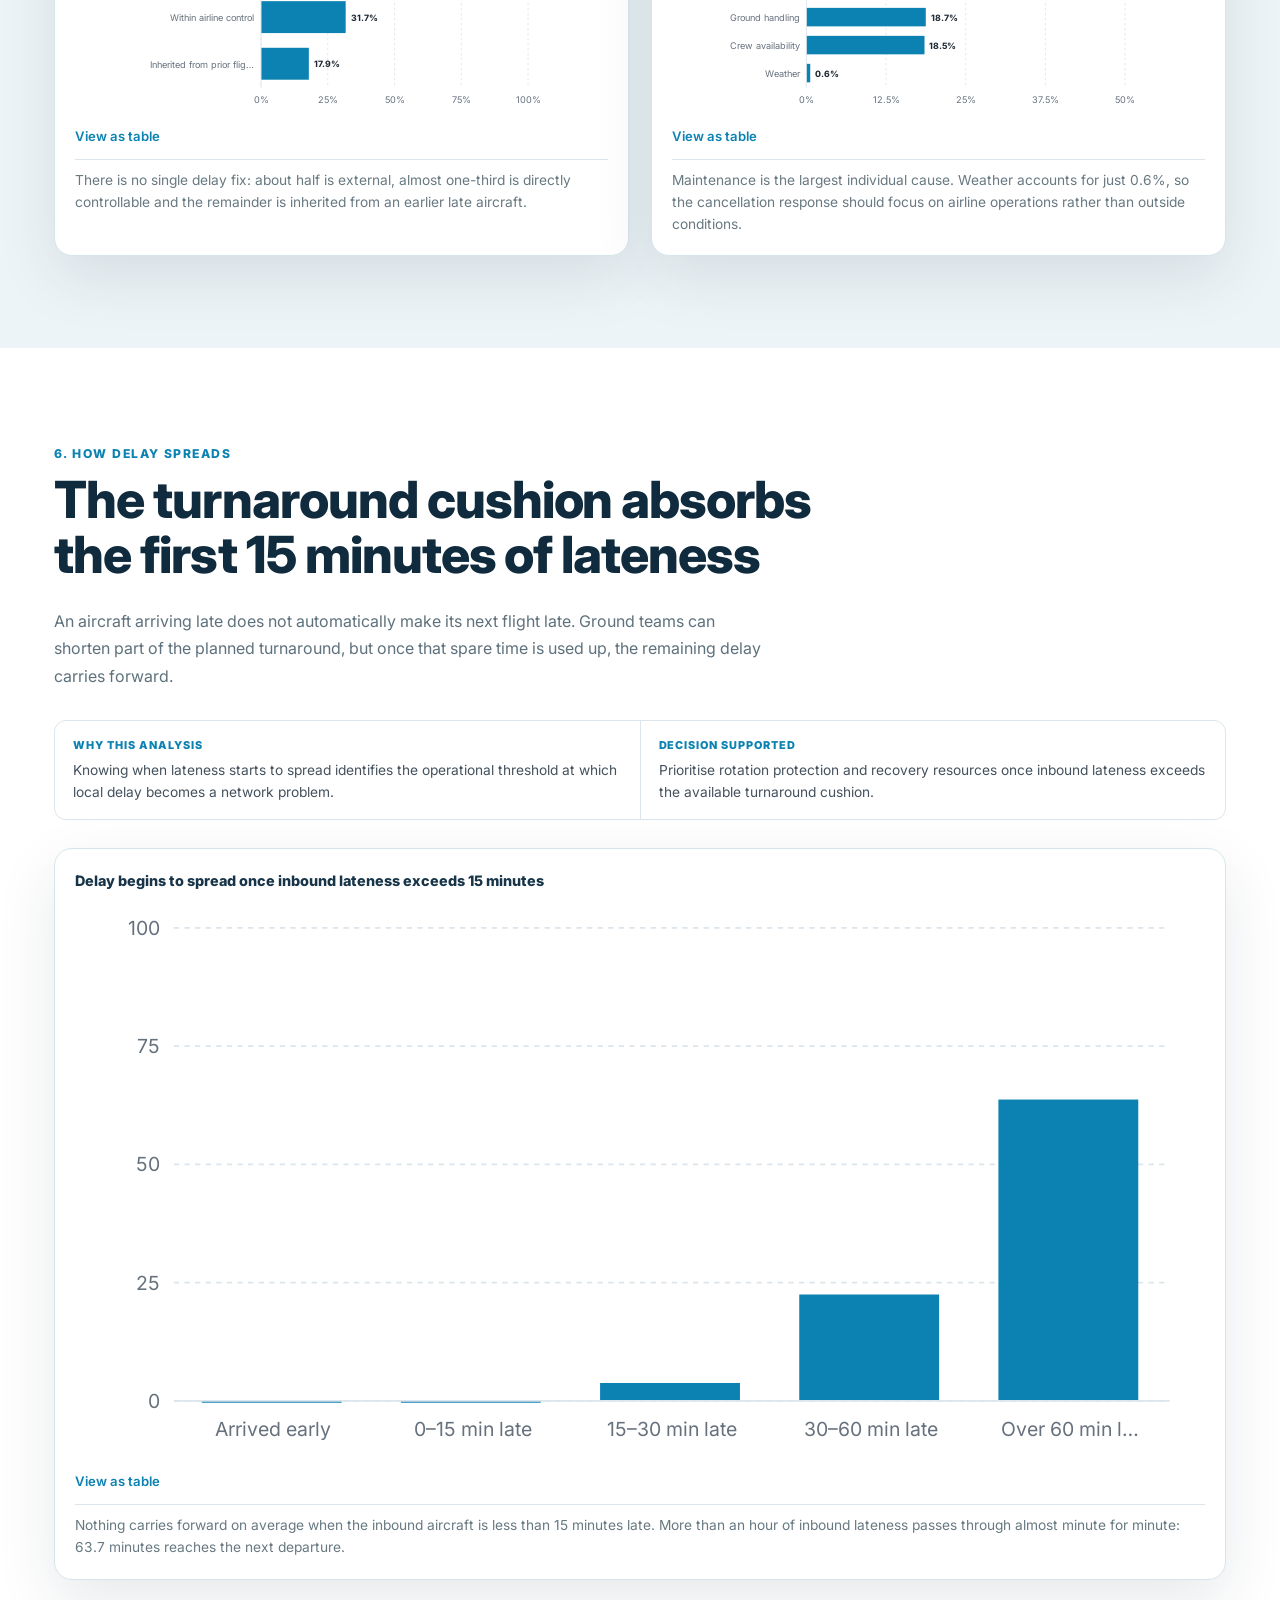
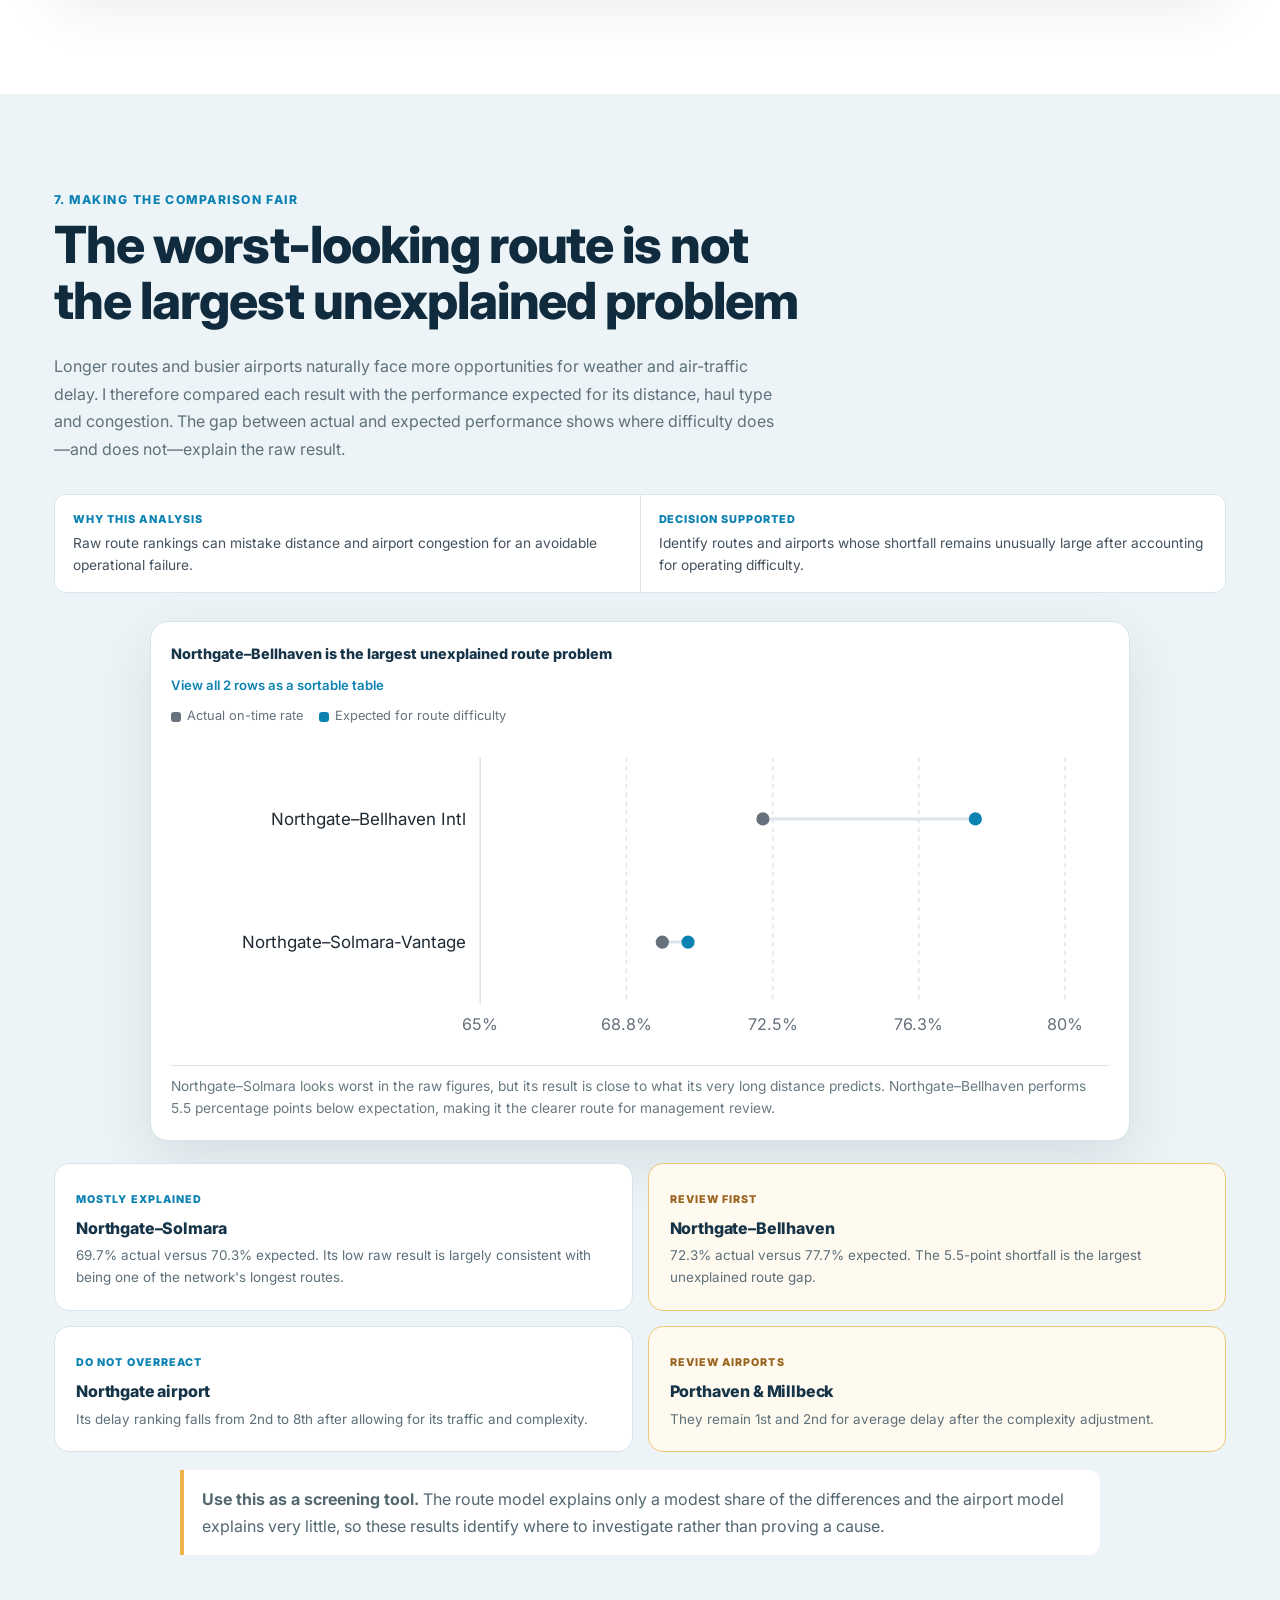
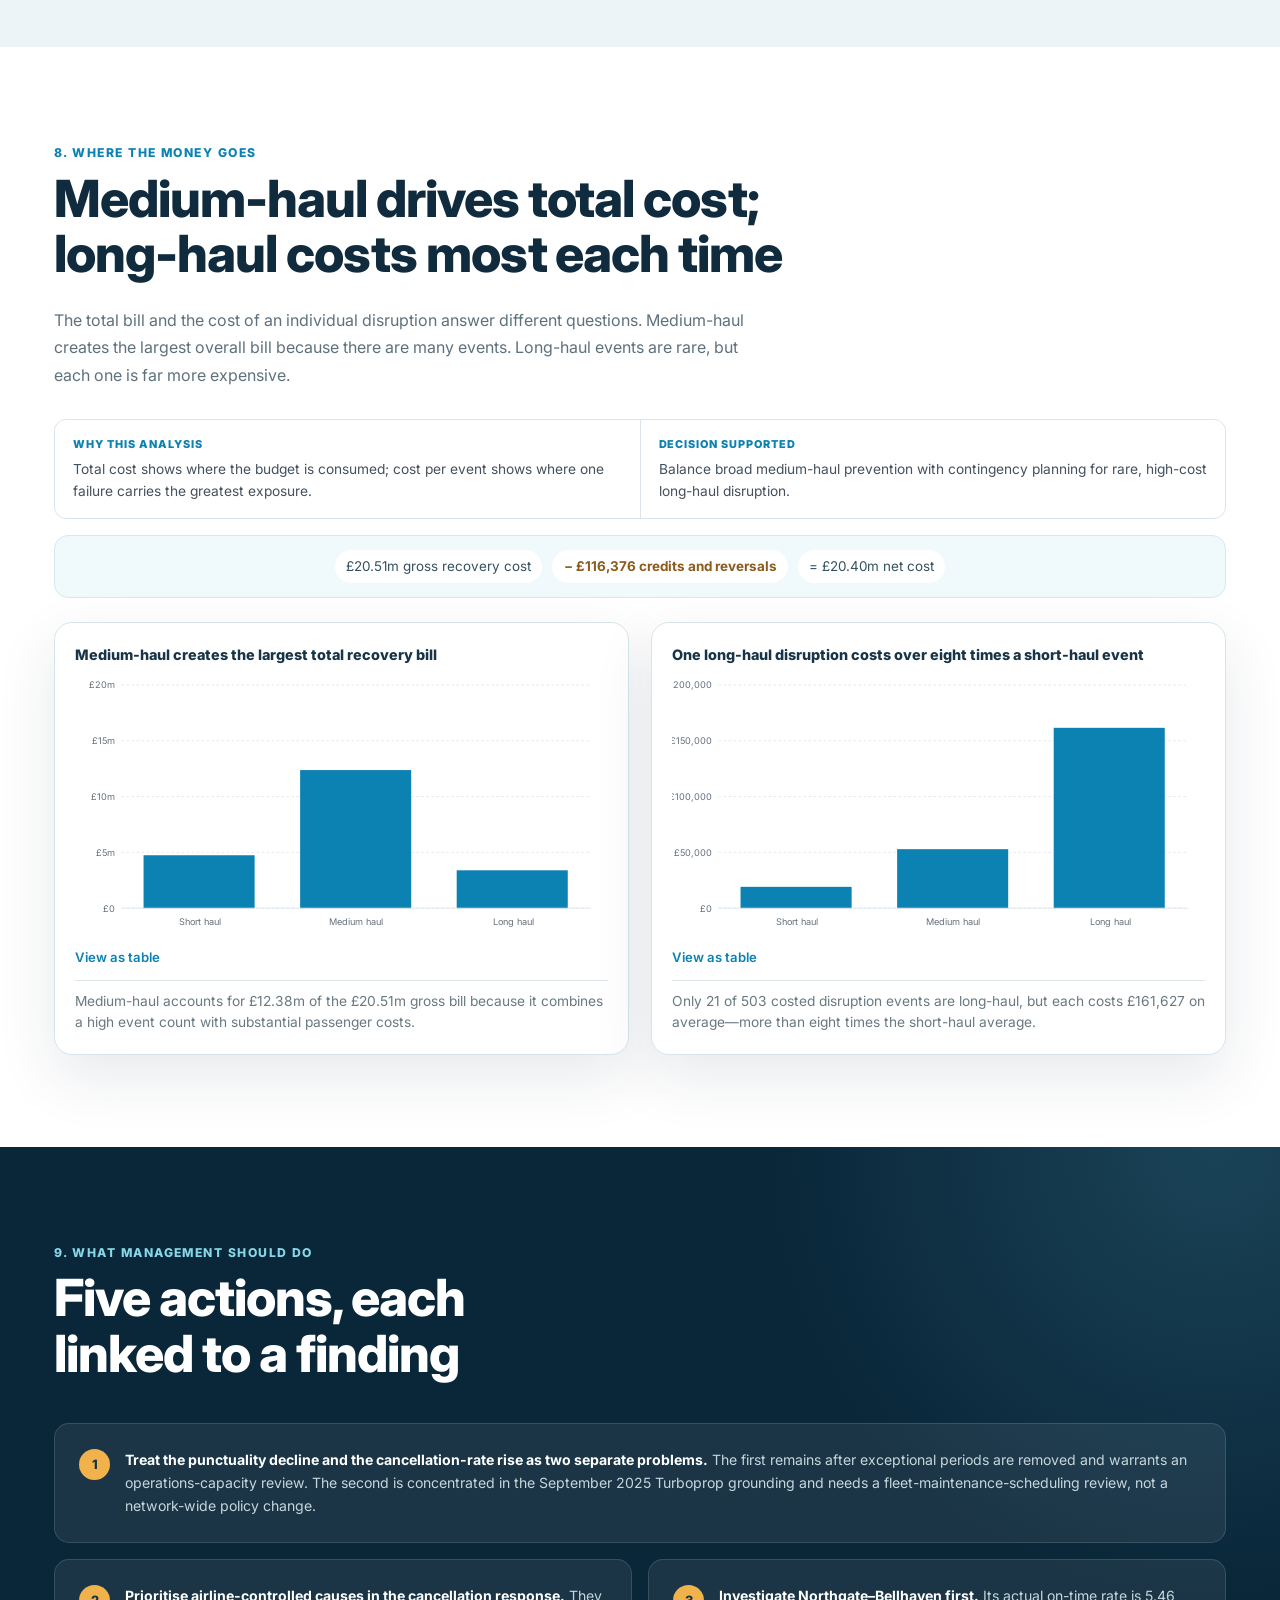
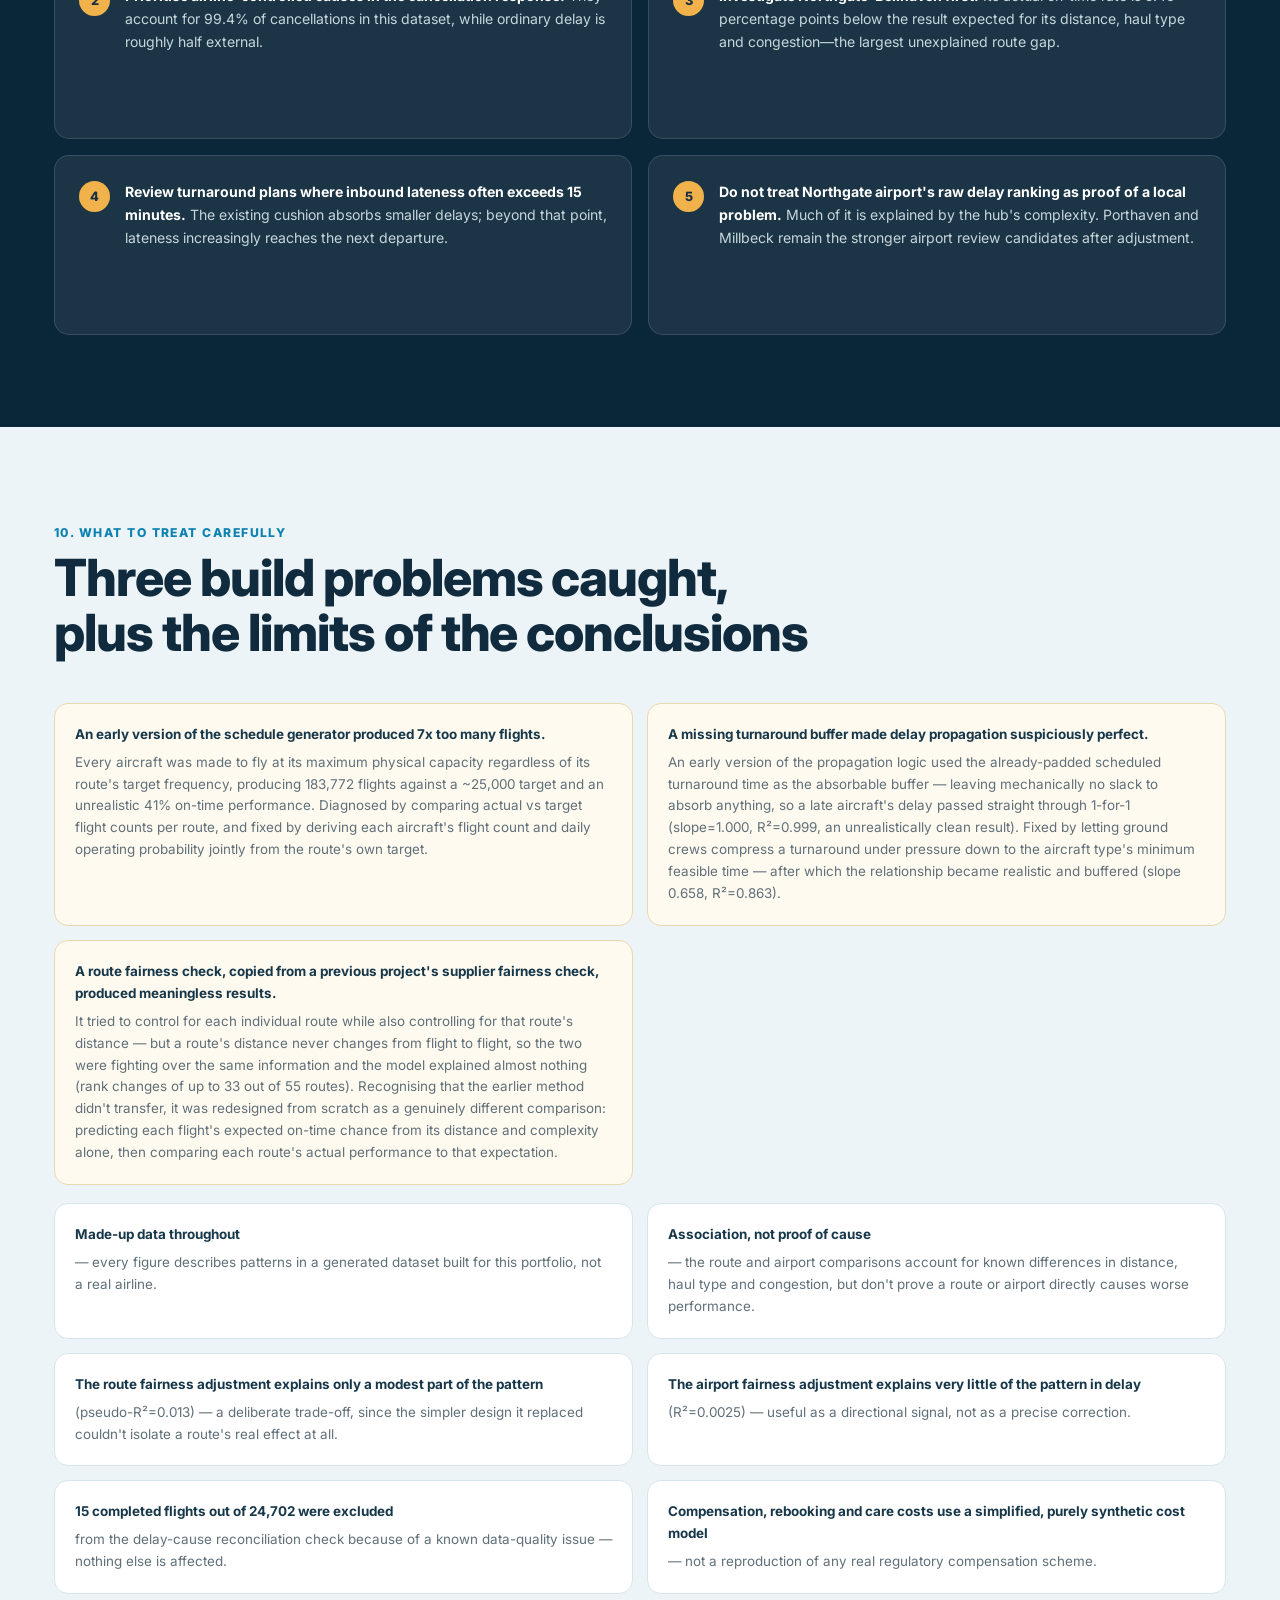
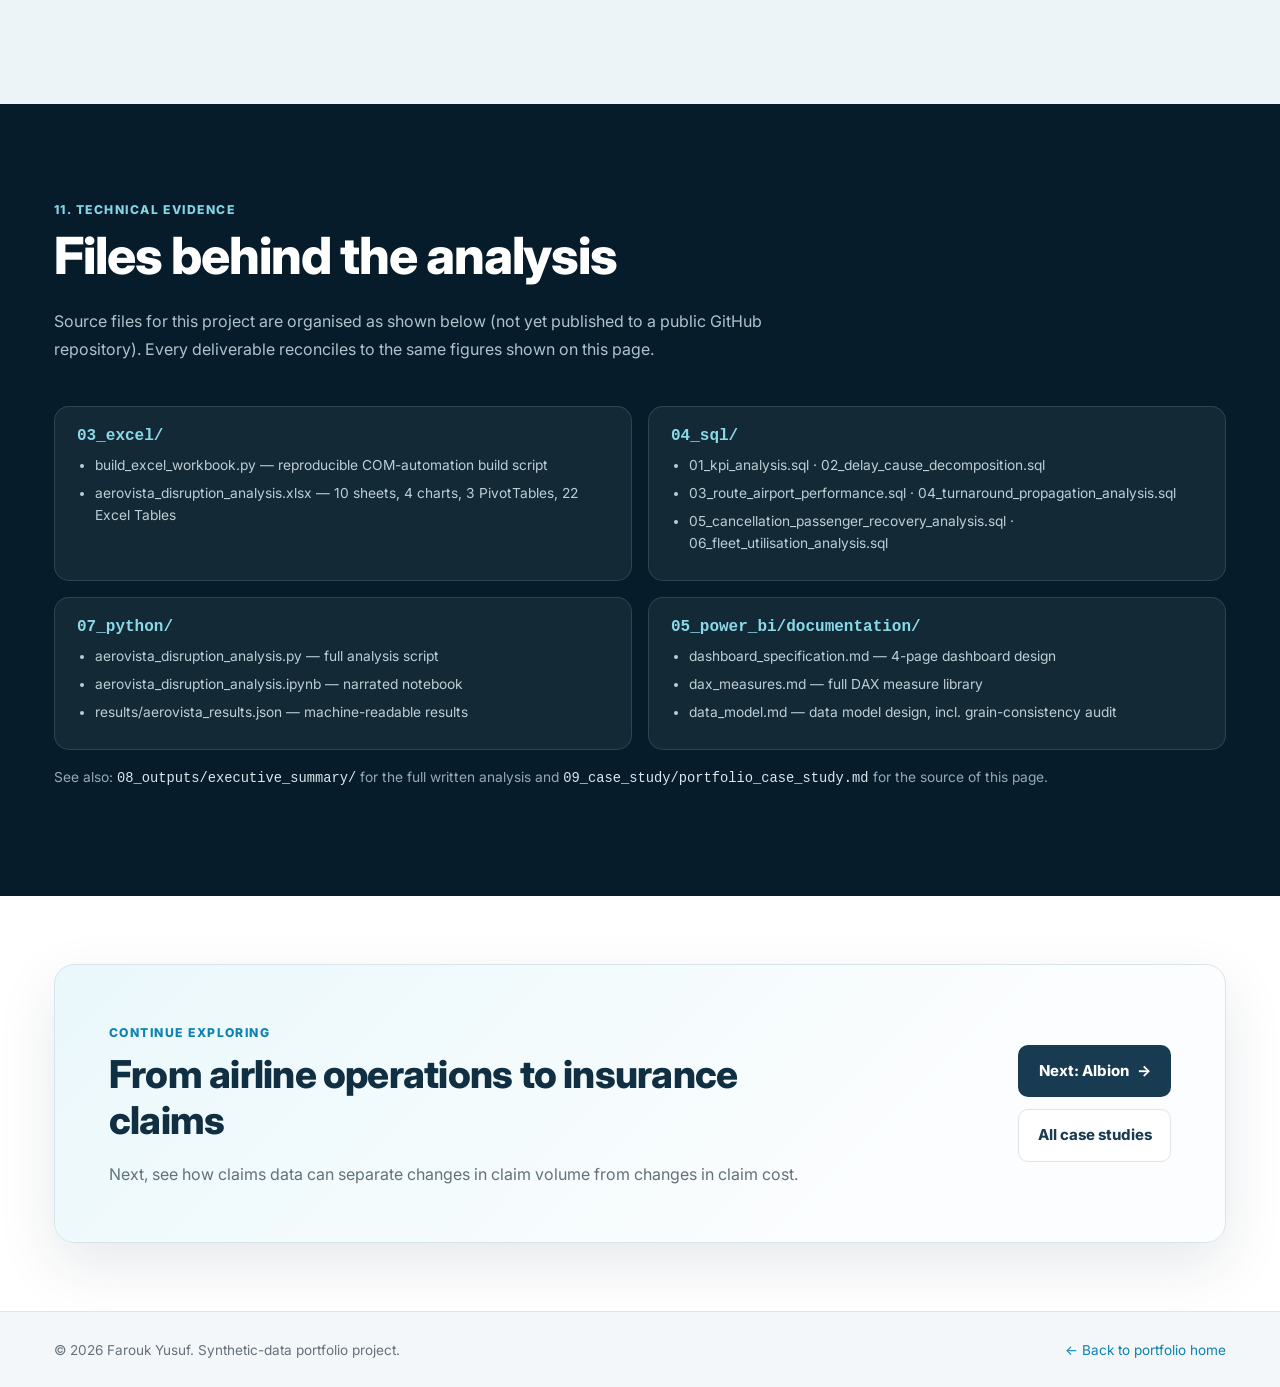
==== commit 9d8d76f6: "Revamp portfolio storytelling and analytical clarity" ====
--- a/case-studies/aerovista.html
+++ b/case-studies/aerovista.html
@@ -19,7 +19,7 @@
 </head>
 <body class="aerovista-case-study">
 
-<div class="disclaimer-strip">Portfolio project · AeroVista Travel Group and every figure on this page are fictional.</div>
+<div class="disclaimer-strip">Independent portfolio project · synthetic operational data · detailed disclaimer below.</div>
 
 <header class="site-header">
   <div class="container nav">
@@ -108,7 +108,7 @@
         <div class="story-step"><span>3</span><strong>Where can management intervene?</strong><p>Almost every cancellation came from an airline-controlled cause, and the schedule absorbs inbound delays only until its 15-minute cushion runs out.</p></div>
         <div class="story-step"><span>4</span><strong>Which locations warrant review?</strong><p>After allowing for route and airport difficulty, Northgate–Bellhaven, Porthaven and Millbeck remain the clearest operational concerns.</p></div>
       </div>
-      <div class="plain-answer"><span>The answer</span><p><strong>Use two separate responses.</strong> Review network capacity for the underlying punctuality decline, but treat the cancellation rise as a concentrated fleet-maintenance episode. Then target the route, airports and aircraft rotations that still look weak after a fair comparison.</p></div>
+      <div class="plain-answer"><span>Clear answer</span><p><strong>Use two separate responses.</strong> Review network capacity for the underlying punctuality decline, but treat the cancellation rise as a concentrated fleet-maintenance episode. Then target the route, airports and aircraft rotations that still look weak after a fair comparison.</p></div>
     </div>
     <div class="kpi-grid"><div class="kpi-tile"><span class="kpi-num">87.72% → 86.18%</span><span class="kpi-lbl">Flights arriving on time, 2024 → 2025</span><span class="tag tag-significant">Unlikely to be random</span></div><div class="kpi-tile"><span class="kpi-num">−0.03 points</span><span class="kpi-lbl">Cancellation-rate change after the three major disruption periods are removed</span><span class="tag tag-caution">Broad rise disappears</span></div><div class="kpi-tile"><span class="kpi-num">15 minutes</span><span class="kpi-lbl">Inbound lateness the turnaround cushion can usually absorb before delay spreads</span></div><div class="kpi-tile"><span class="kpi-num">£20.40m</span><span class="kpi-lbl">Net passenger recovery cost across the two-year dataset</span></div></div>
     <div class="two-col" style="margin-top:32px;">
@@ -440,6 +440,7 @@
       <h2>Delay and cancellation have very different causes</h2>
       <p>Delay minutes are split between outside conditions, airline-controlled problems and lateness inherited from an earlier flight. Cancellations are different: 99.4% are linked to airline-controlled causes in this dataset.</p>
     </div>
+    <div class="analysis-purpose"><div><strong>Why this analysis</strong><p>Delay and cancellation look like one reliability problem in a headline rate, but their causes—and available remedies—are different.</p></div><div><strong>Decision supported</strong><p>Separate network resilience work from maintenance, crew and ground-handling actions.</p></div></div>
     <div class="two-col">
       <div class="chart-block ">
   <div class="chart-head"><span class="chart-title">Half of delay minutes come from outside the airline</span></div>
@@ -463,8 +464,9 @@
       <h2>The turnaround cushion absorbs the first 15 minutes of lateness</h2>
       <p>An aircraft arriving late does not automatically make its next flight late. Ground teams can shorten part of the planned turnaround, but once that spare time is used up, the remaining delay carries forward.</p>
     </div>
+    <div class="analysis-purpose"><div><strong>Why this analysis</strong><p>Knowing when lateness starts to spread identifies the operational threshold at which local delay becomes a network problem.</p></div><div><strong>Decision supported</strong><p>Prioritise rotation protection and recovery resources once inbound lateness exceeds the available turnaround cushion.</p></div></div>
     <div class="chart-block ">
-  <div class="chart-head"><span class="chart-title">Average delay passed to the next flight</span></div>
+  <div class="chart-head"><span class="chart-title">Delay begins to spread once inbound lateness exceeds 15 minutes</span></div>
   <div data-chart="c3-data" data-chart-type="bar"></div>
   <script type="application/json" id="c3-data">{"categories": ["Arrived early", "0–15 min late", "15–30 min late", "30–60 min late", "Over 60 min late"], "series": [{"label": "Minutes passed to next flight", "values": [0.0, 0.0, 3.8, 22.5, 63.7]}], "options": {"categoryLabel": "Inbound aircraft arrival"}}</script>
   <div class="chart-caption">Nothing carries forward on average when the inbound aircraft is less than 15 minutes late. More than an hour of inbound lateness passes through almost minute for minute: 63.7 minutes reaches the next departure.</div>
@@ -506,8 +508,9 @@
       <h2>The worst-looking route is not the largest unexplained problem</h2>
       <p>Longer routes and busier airports naturally face more opportunities for weather and air-traffic delay. I therefore compared each result with the performance expected for its distance, haul type and congestion. The gap between actual and expected performance shows where difficulty does—and does not—explain the raw result.</p>
     </div>
+    <div class="analysis-purpose"><div><strong>Why this analysis</strong><p>Raw route rankings can mistake distance and airport congestion for an avoidable operational failure.</p></div><div><strong>Decision supported</strong><p>Identify routes and airports whose shortfall remains unusually large after accounting for operating difficulty.</p></div></div>
     <div class="chart-block route-comparison-card">
-      <div class="chart-head"><span class="chart-title">Two routes show why the fairer comparison matters</span></div>
+      <div class="chart-head"><span class="chart-title">Northgate–Bellhaven is the largest unexplained route problem</span></div>
       <div data-chart="route-compare-data" data-chart-type="comparison"></div>
       <script type="application/json" id="route-compare-data">{"rows": [{"label": "Northgate–Solmara-Vantage", "before": 69.67, "after": 70.33}, {"label": "Northgate–Bellhaven Intl", "before": 72.25, "after": 77.7}], "options": {"valueFormat": "percent", "beforeLabel": "Actual on-time rate", "afterLabel": "Expected for route difficulty", "categoryLabel": "Route", "minValue": 65, "maxValue": 80}}</script>
       <div class="chart-caption">Northgate–Solmara looks worst in the raw figures, but its result is close to what its very long distance predicts. Northgate–Bellhaven performs 5.5 percentage points below expectation, making it the clearer route for management review.</div>
@@ -528,16 +531,17 @@
       <h2>Medium-haul drives total cost; long-haul costs most each time</h2>
       <p>The total bill and the cost of an individual disruption answer different questions. Medium-haul creates the largest overall bill because there are many events. Long-haul events are rare, but each one is far more expensive.</p>
     </div>
+    <div class="analysis-purpose"><div><strong>Why this analysis</strong><p>Total cost shows where the budget is consumed; cost per event shows where one failure carries the greatest exposure.</p></div><div><strong>Decision supported</strong><p>Balance broad medium-haul prevention with contingency planning for rare, high-cost long-haul disruption.</p></div></div>
     <div class="cost-reconciliation"><span>£20.51m gross recovery cost</span><strong>− £116,376 credits and reversals</strong><span>= £20.40m net cost</span></div>
     <div class="two-col cost-chart-grid">
       <div class="chart-block">
-        <div class="chart-head"><span class="chart-title">Gross recovery cost by haul type</span></div>
+        <div class="chart-head"><span class="chart-title">Medium-haul creates the largest total recovery bill</span></div>
         <div data-chart="cost-total-data" data-chart-type="bar"></div>
         <script type="application/json" id="cost-total-data">{"categories": ["Short haul", "Medium haul", "Long haul"], "series": [{"label": "Gross recovery cost", "values": [4743310.5, 12376278.83, 3394168.47]}], "options": {"valueFormat": "gbp", "categoryLabel": "Haul type"}}</script>
         <div class="chart-caption">Medium-haul accounts for £12.38m of the £20.51m gross bill because it combines a high event count with substantial passenger costs.</div>
       </div>
       <div class="chart-block">
-        <div class="chart-head"><span class="chart-title">Average gross cost for one disruption</span></div>
+        <div class="chart-head"><span class="chart-title">One long-haul disruption costs over eight times a short-haul event</span></div>
         <div data-chart="cost-average-data" data-chart-type="bar"></div>
         <script type="application/json" id="cost-average-data">{"categories": ["Short haul", "Medium haul", "Long haul"], "series": [{"label": "Average cost per event", "values": [19126.25, 52890.08, 161627.07]}], "options": {"valueFormat": "gbp", "categoryLabel": "Haul type"}}</script>
         <div class="chart-caption">Only 21 of 503 costed disruption events are long-haul, but each costs £161,627 on average—more than eight times the short-haul average.</div>
@@ -599,7 +603,7 @@
 
 <footer class="site-footer">
   <div class="container">
-    <p>© 2026 Farouk Yusuf. AeroVista Travel Group is fictional; all data is synthetic.</p>
+    <p>© 2026 Farouk Yusuf. Synthetic-data portfolio project.</p>
     <p><a href="../index.html">← Back to portfolio home</a></p>
   </div>
 </footer>
--- a/assets/css/charts.css
+++ b/assets/css/charts.css
@@ -66,6 +66,7 @@
 .chart-line-dot:hover, .chart-line-dot.is-active { fill: var(--navy-deep); r: 5; }
 .chart-annotation-line { stroke: var(--bad); stroke-width: 1; stroke-dasharray: 4 3; }
 .chart-annotation-label { fill: var(--bad); font-size: 10.5px; font-weight: 600; }
+.chart-value-label { fill: var(--ink); font-size: 10.5px; font-weight: 750; font-family: inherit; }
 
 .chart-waterfall-bar.is-positive { fill: var(--good); }
 .chart-waterfall-bar.is-negative { fill: var(--bad); }
--- a/assets/css/case-study.css
+++ b/assets/css/case-study.css
@@ -49,6 +49,41 @@
   margin: 0;
 }
 .short-version p + p { margin-top: 10px; }
+
+/* ---------- Make the analytical purpose explicit before the evidence ---------- */
+.analysis-purpose {
+  display: grid;
+  grid-template-columns: repeat(2, minmax(0, 1fr));
+  gap: 1px;
+  overflow: hidden;
+  margin: -12px 0 28px;
+  border: 1px solid var(--line);
+  border-radius: 12px;
+  background: var(--line);
+}
+.analysis-purpose > div {
+  min-width: 0;
+  padding: 16px 18px;
+  background: #fff;
+}
+.analysis-purpose strong {
+  display: block;
+  margin-bottom: 5px;
+  color: var(--teal);
+  font-size: 0.68rem;
+  font-weight: 850;
+  letter-spacing: 0.09em;
+  text-transform: uppercase;
+}
+.analysis-purpose p {
+  margin: 0;
+  color: var(--body);
+  font-size: 0.86rem;
+  line-height: 1.58;
+}
+@media (max-width: 700px) {
+  .analysis-purpose { grid-template-columns: 1fr; }
+}
 
 .kpi-grid {
   display: grid;
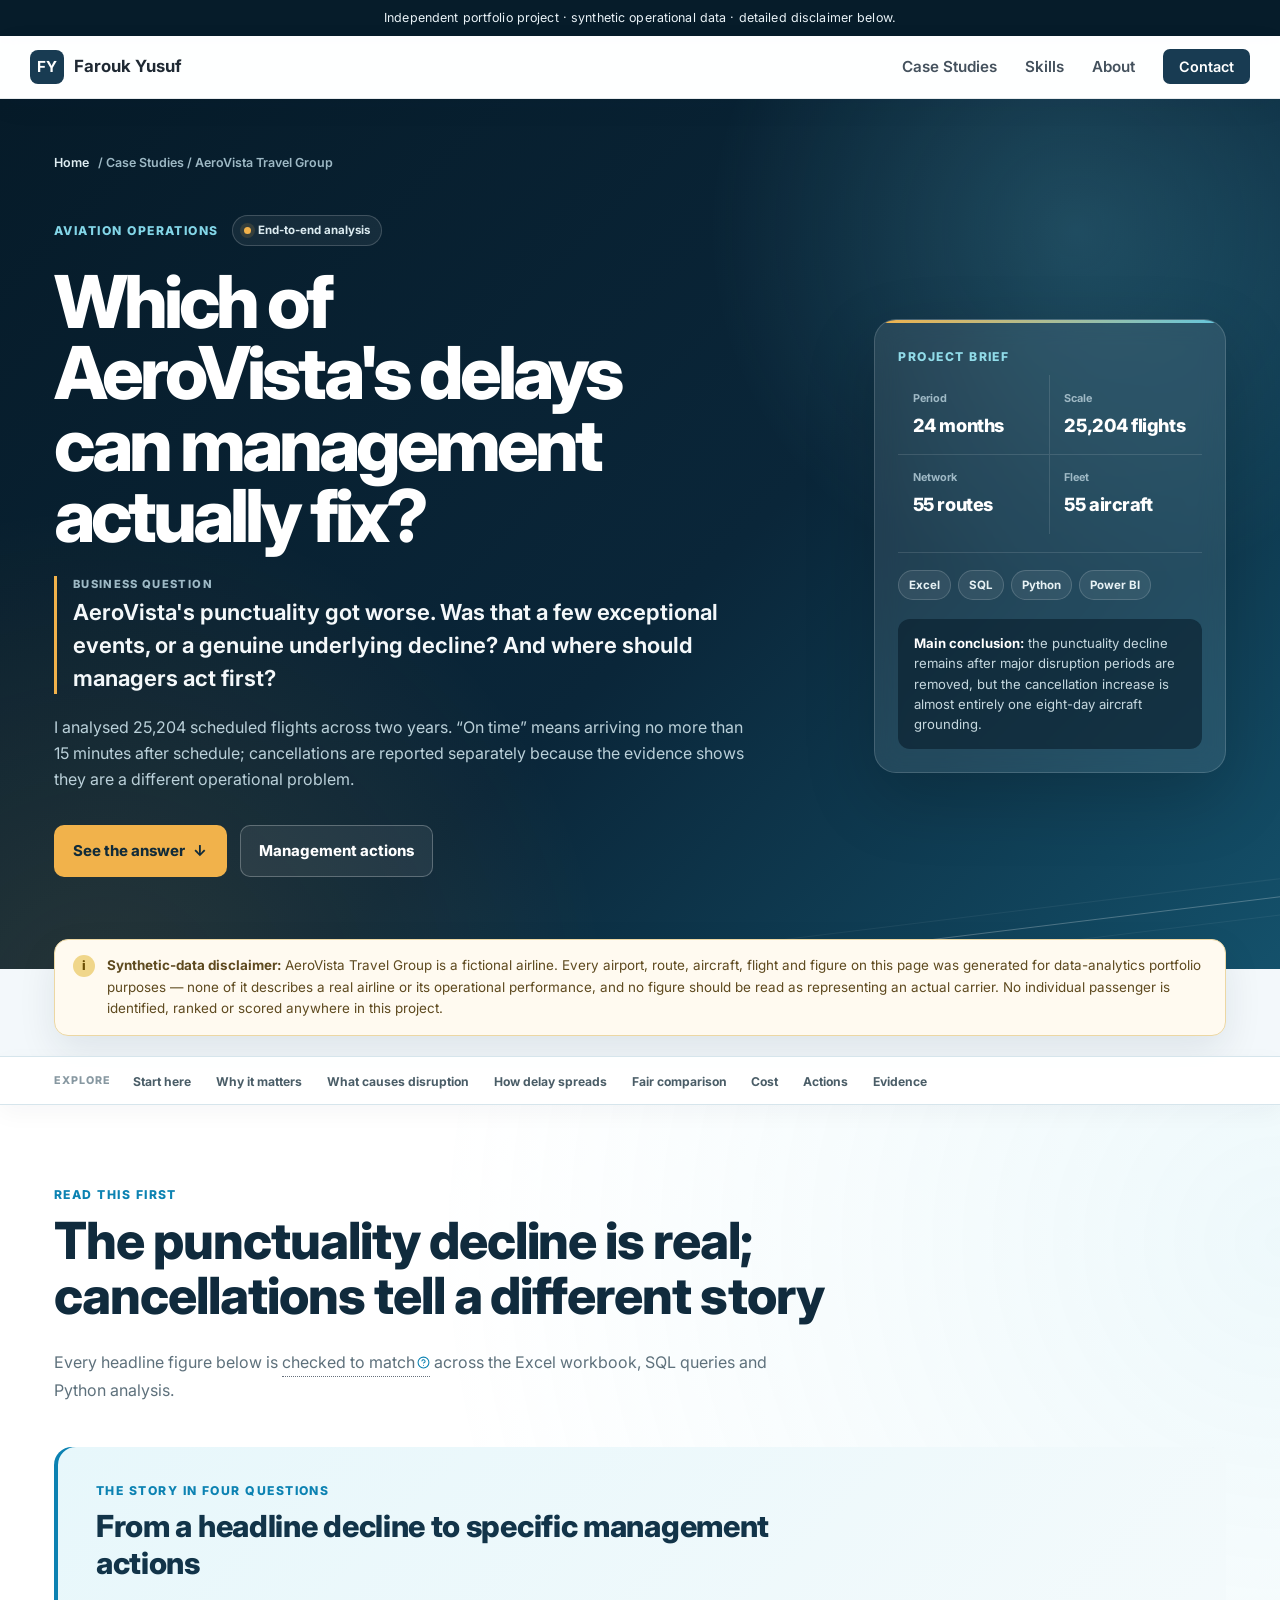
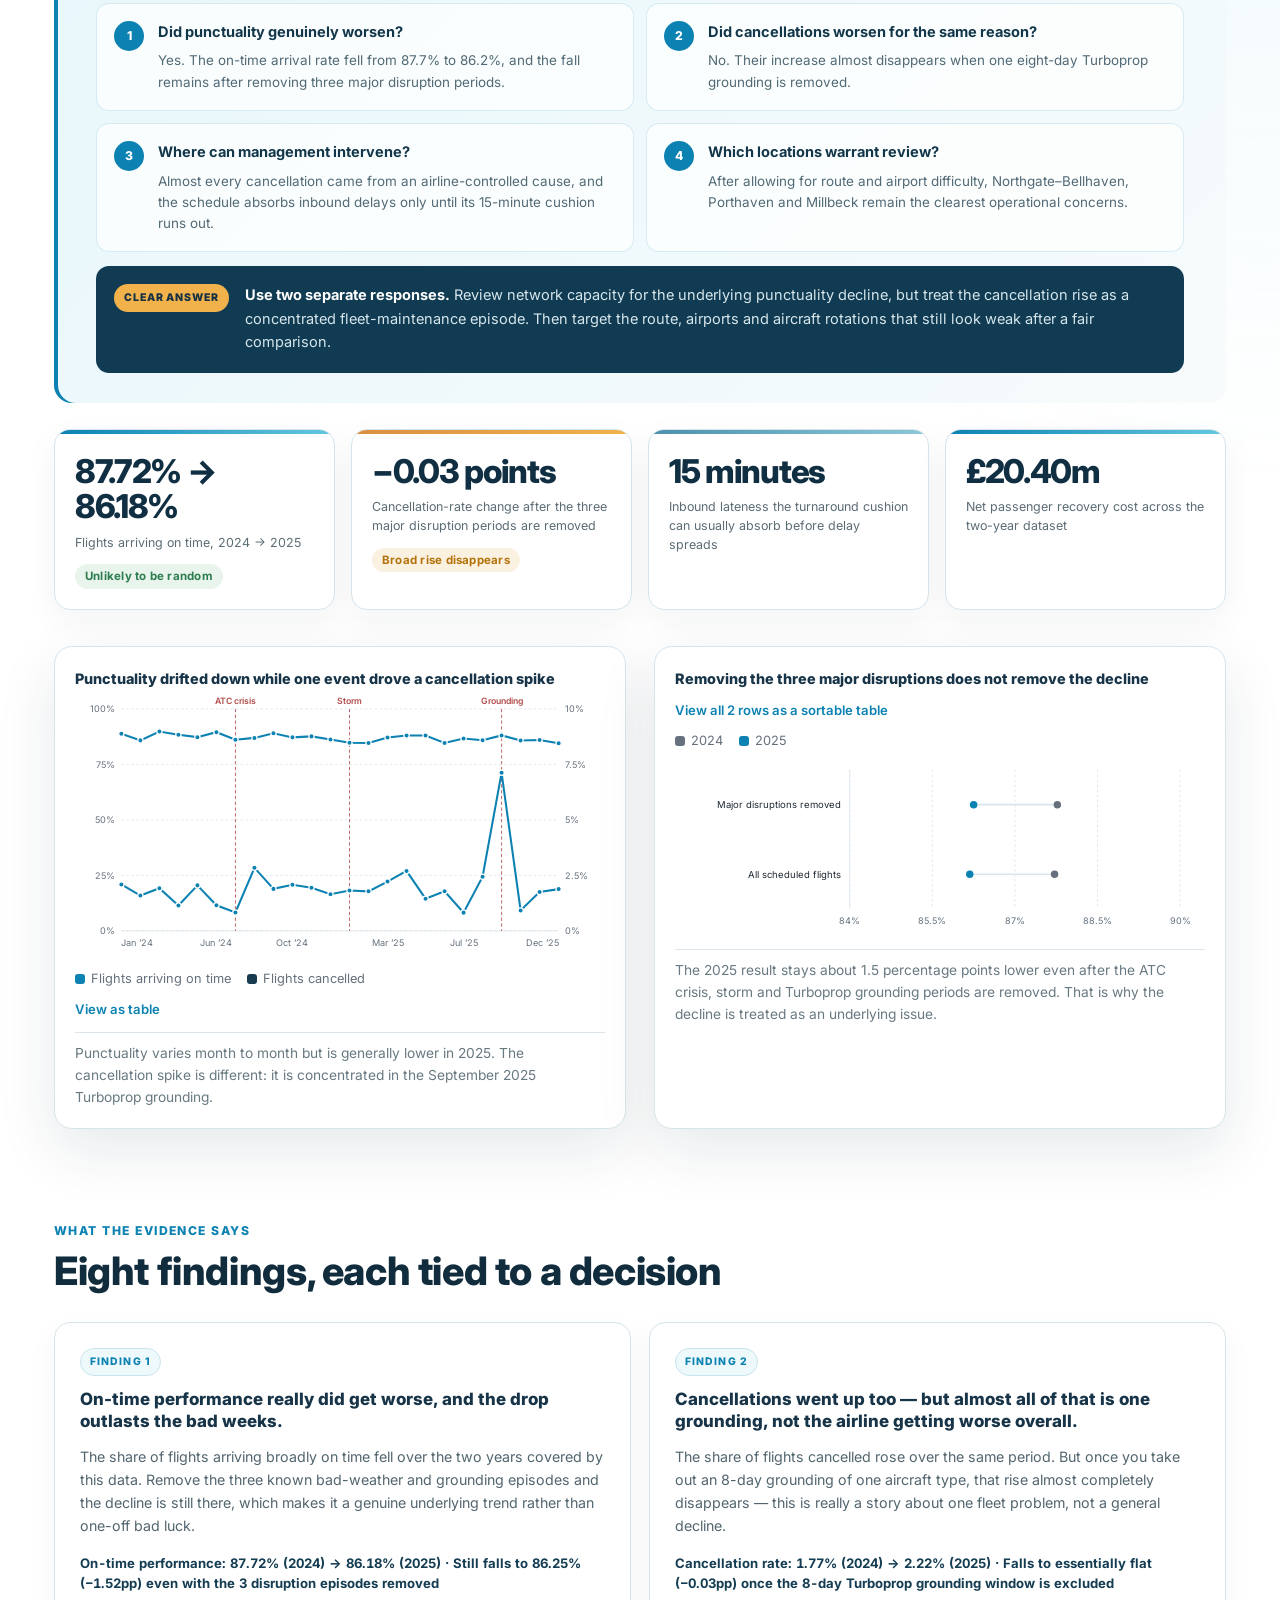
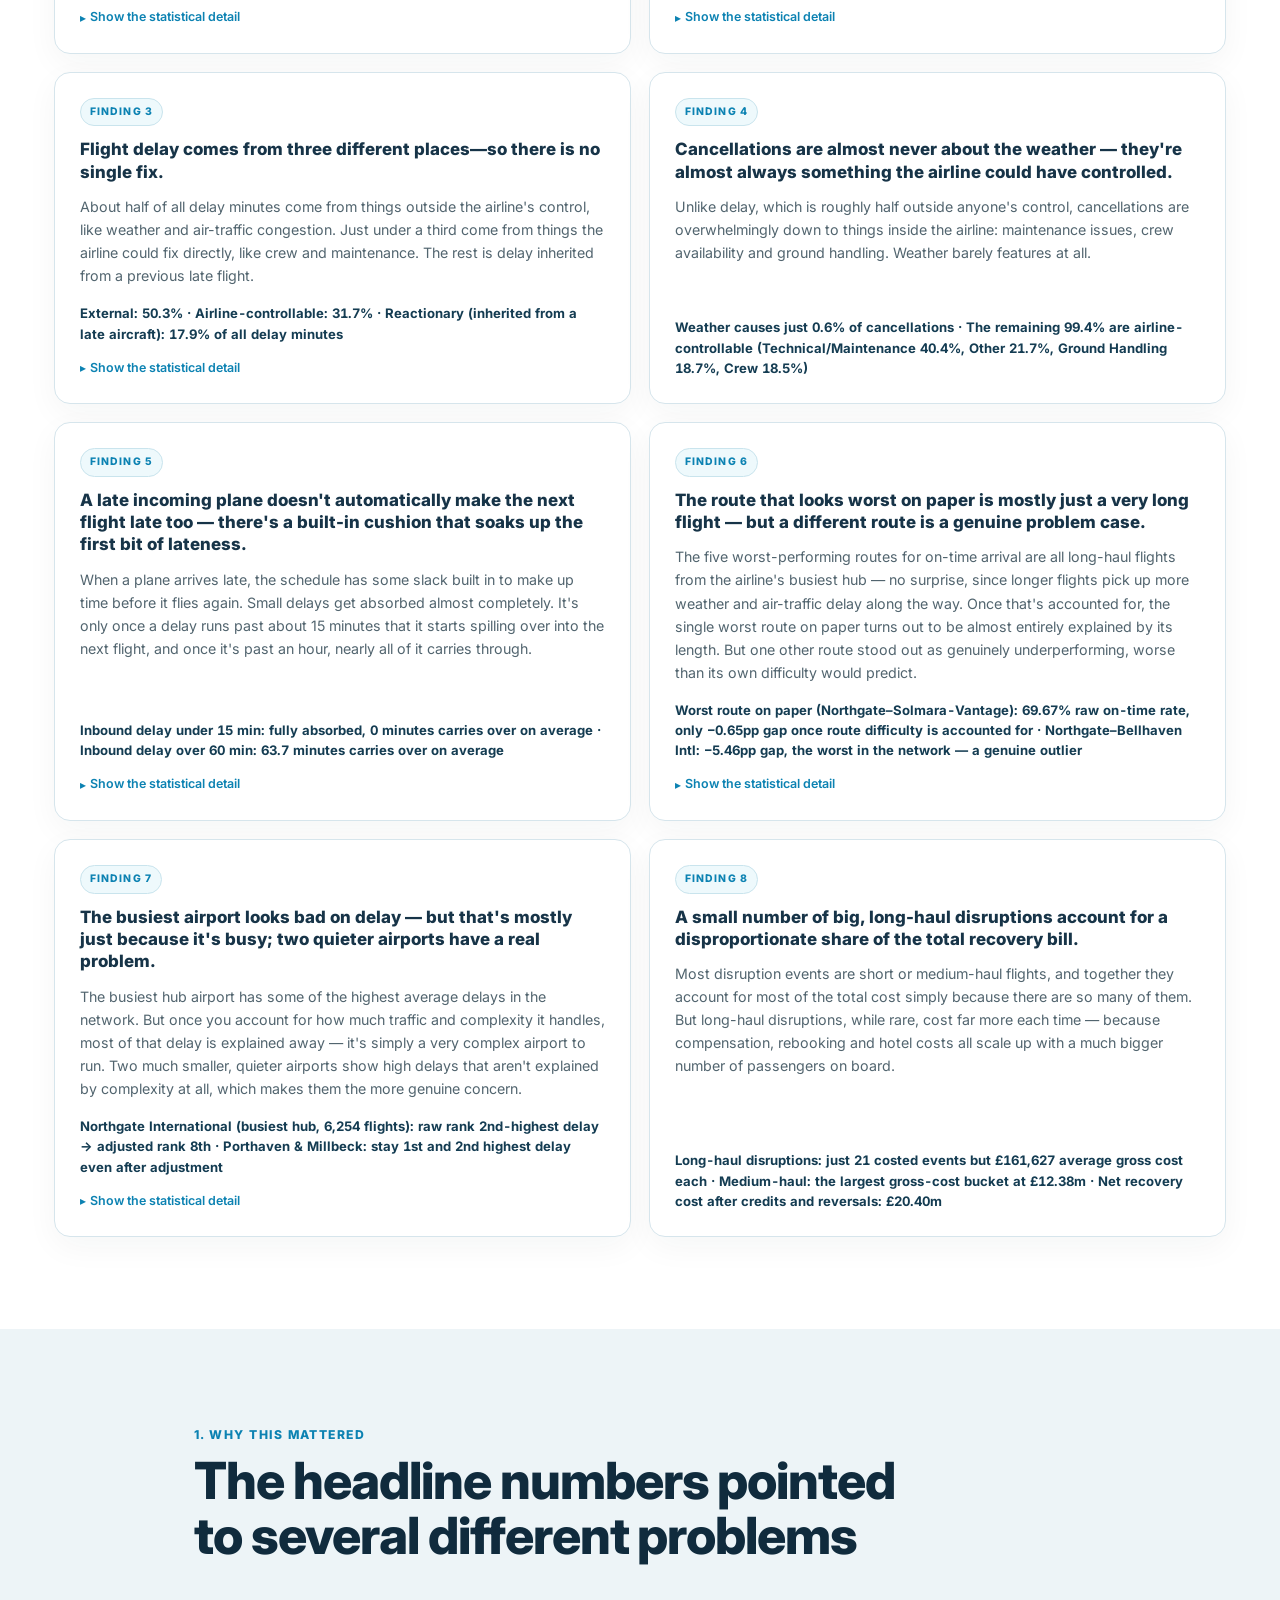
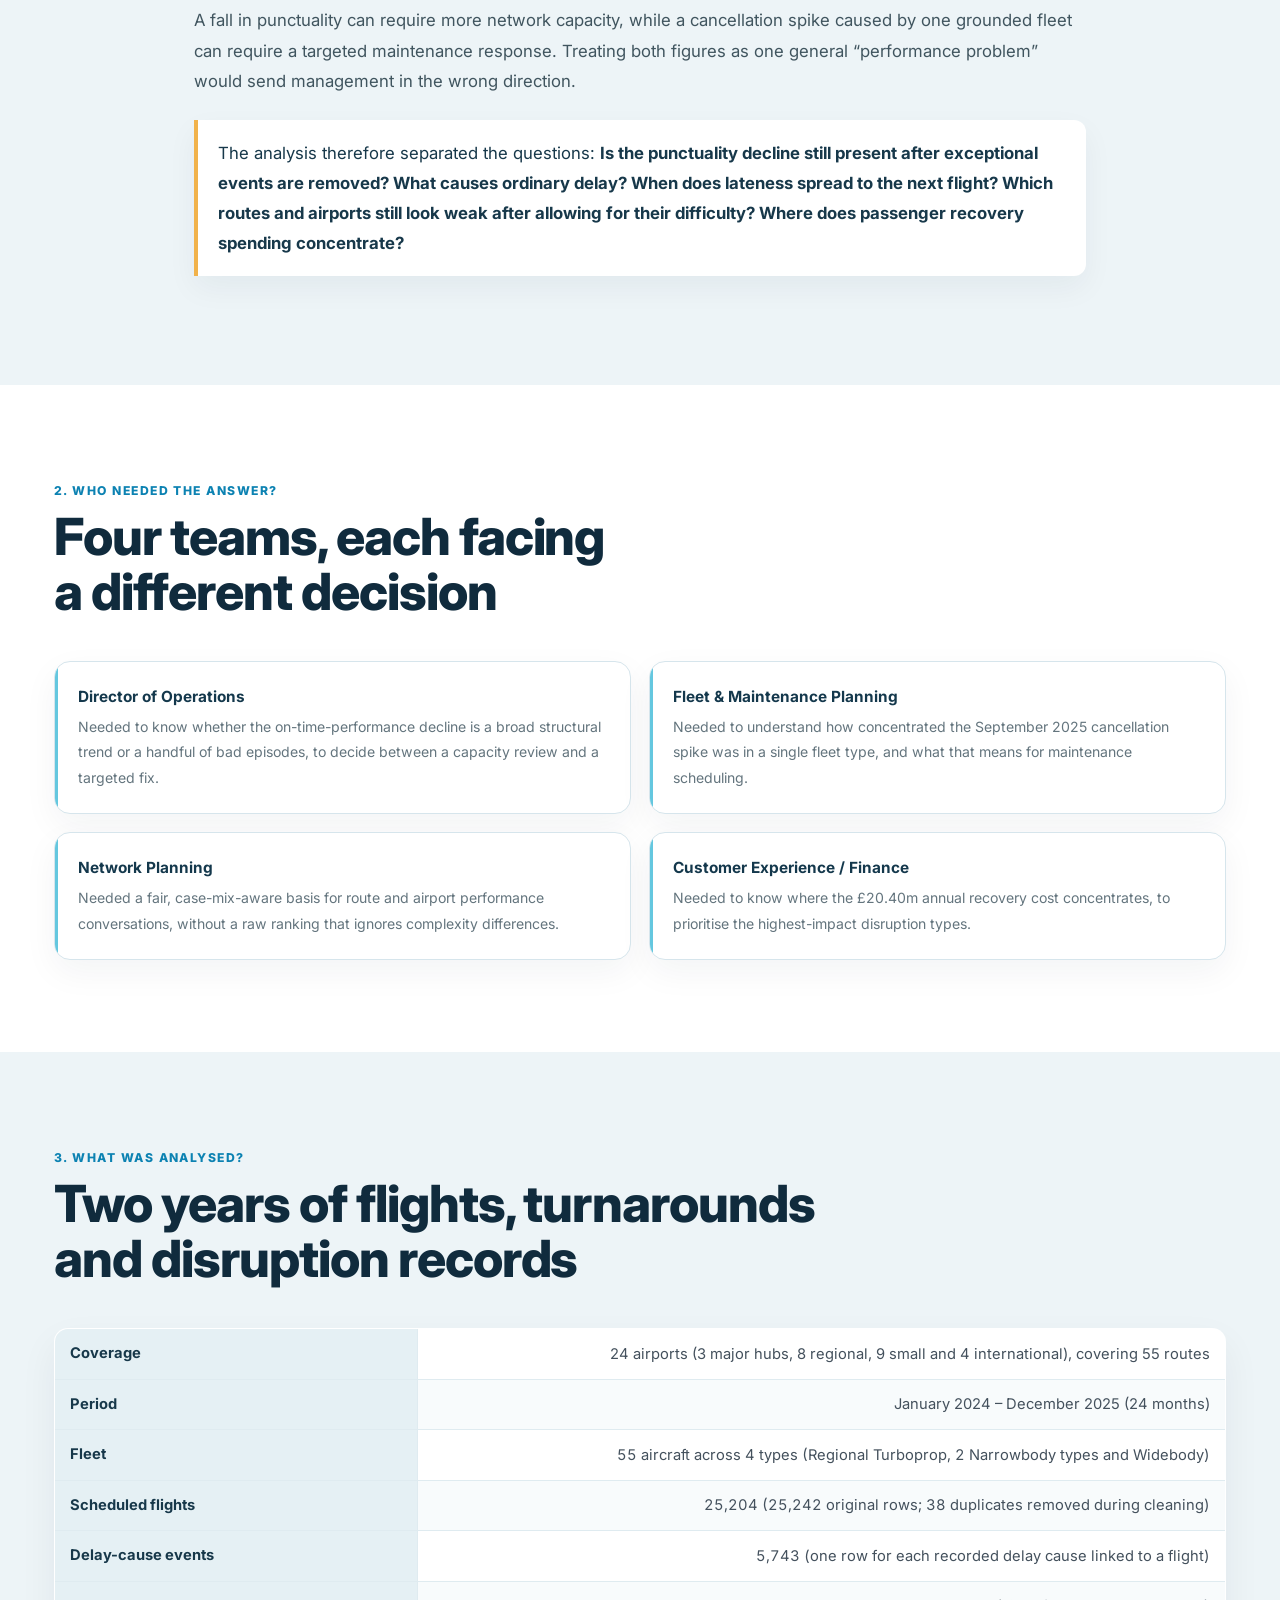
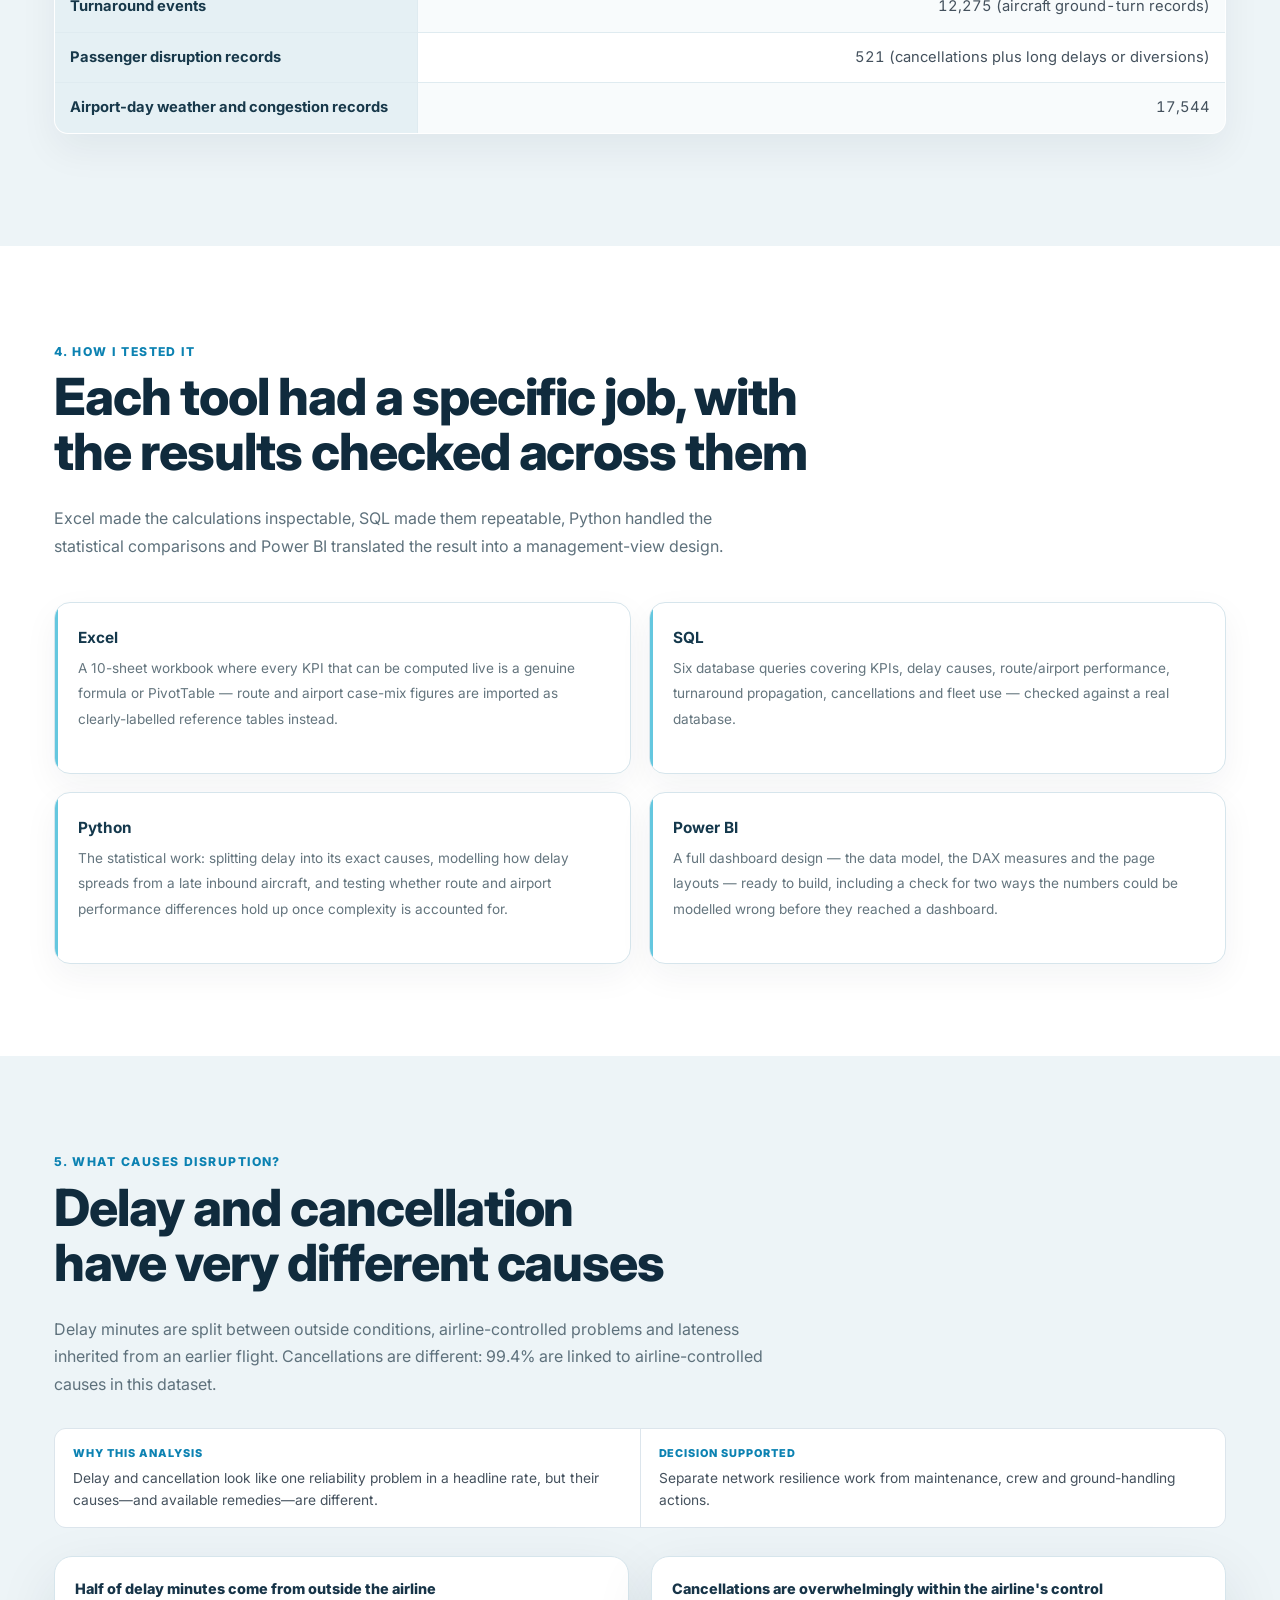
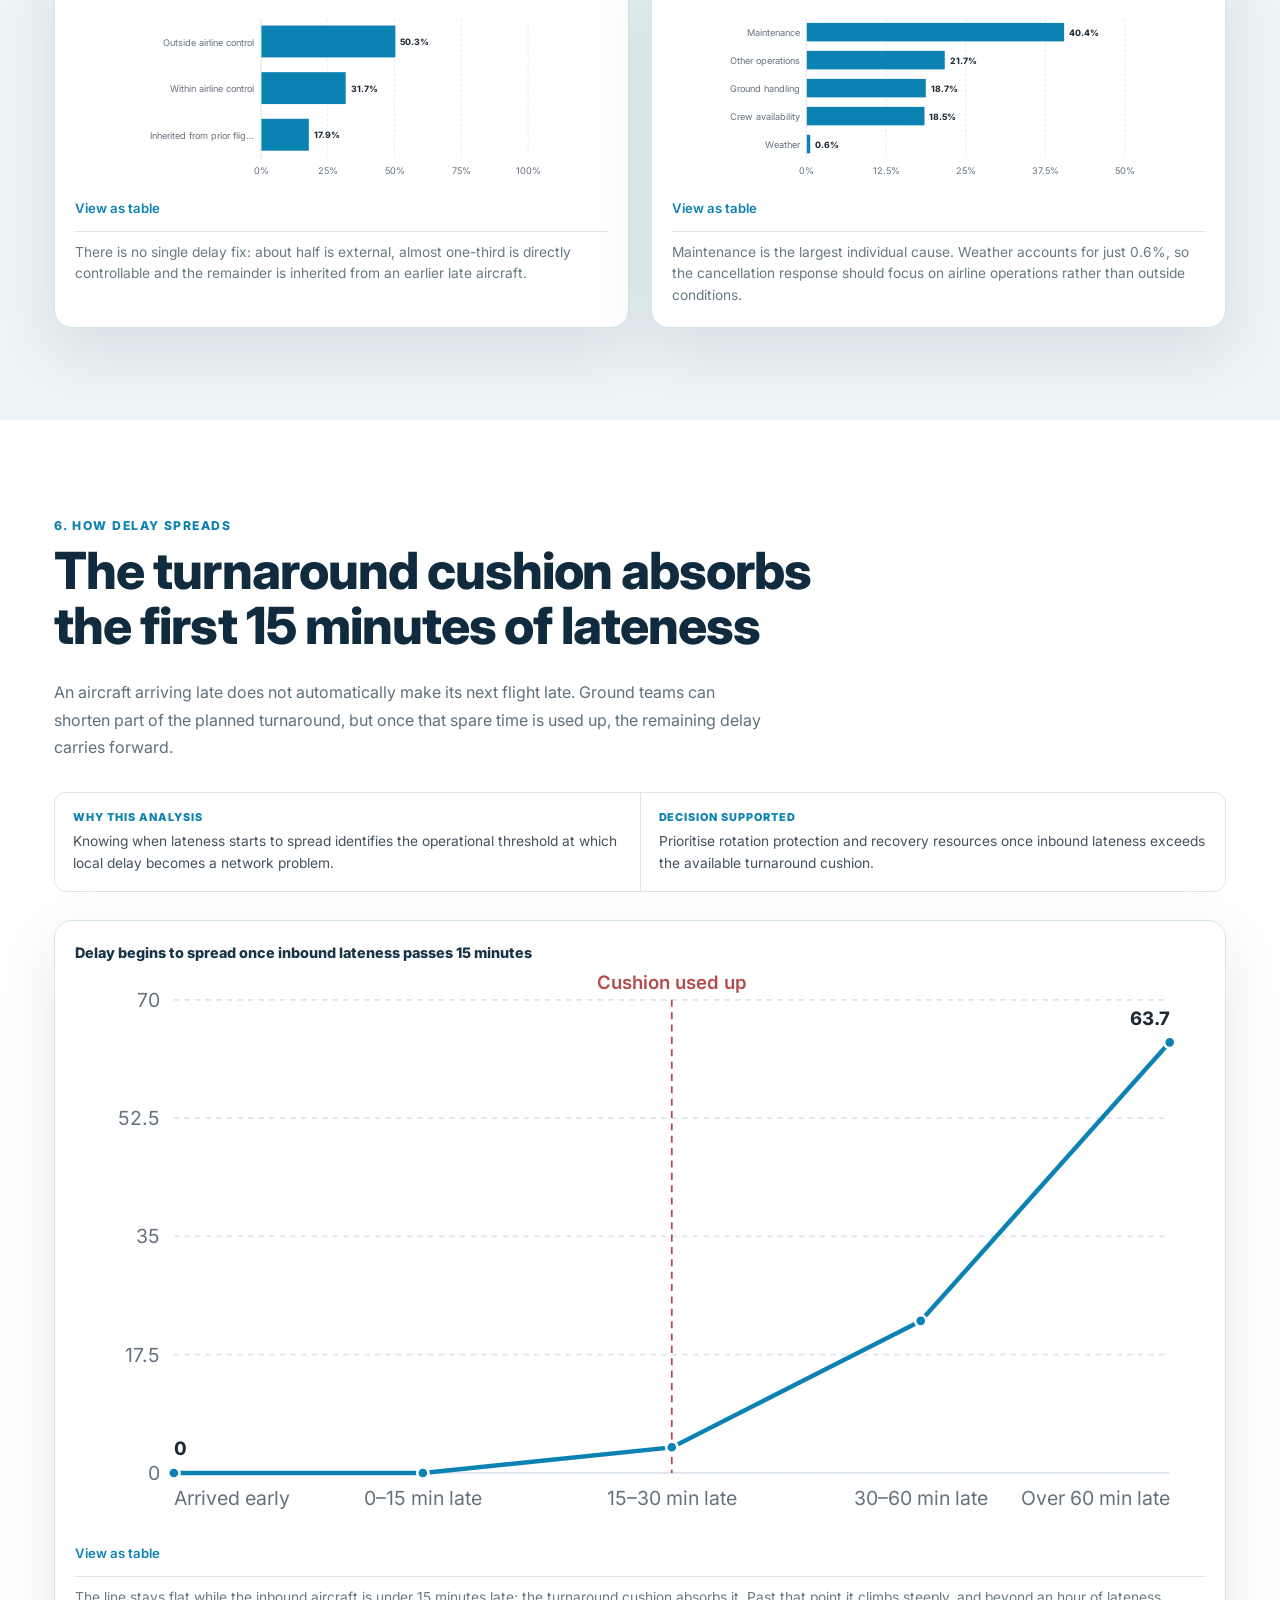
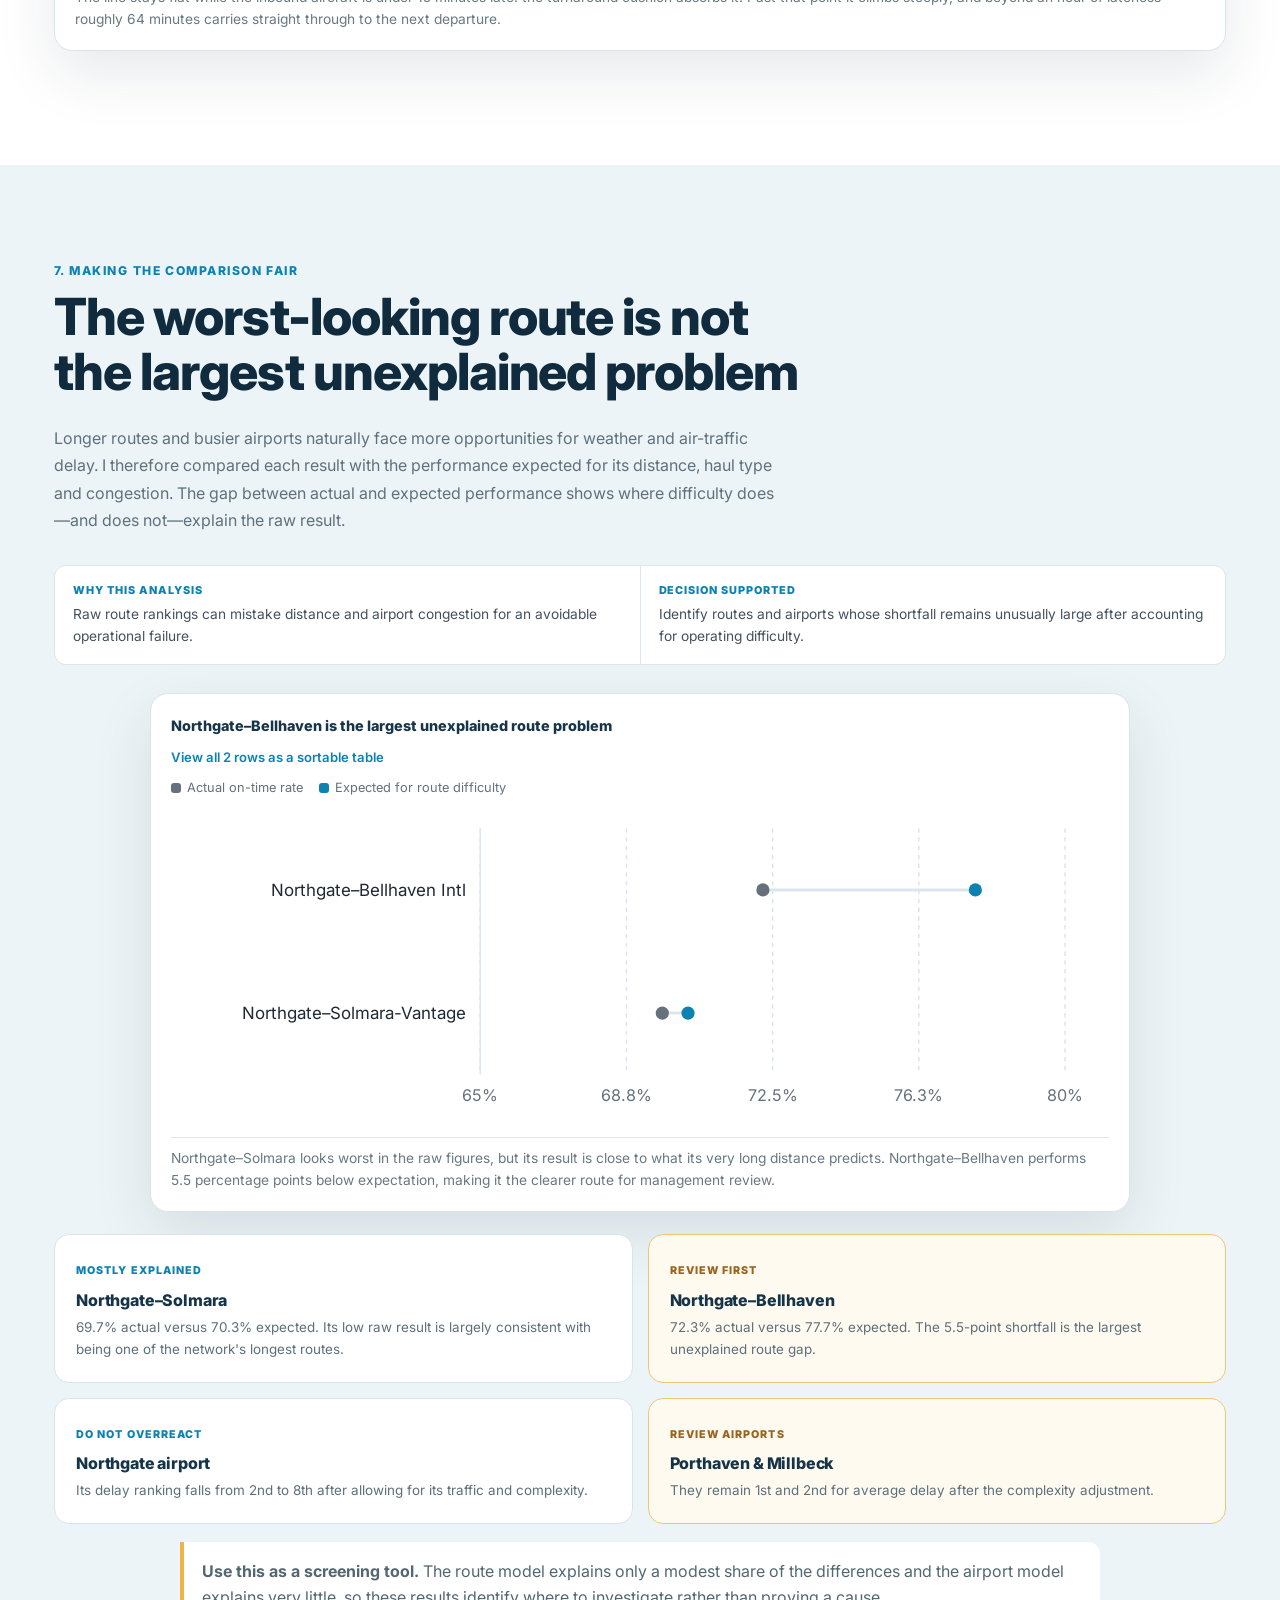
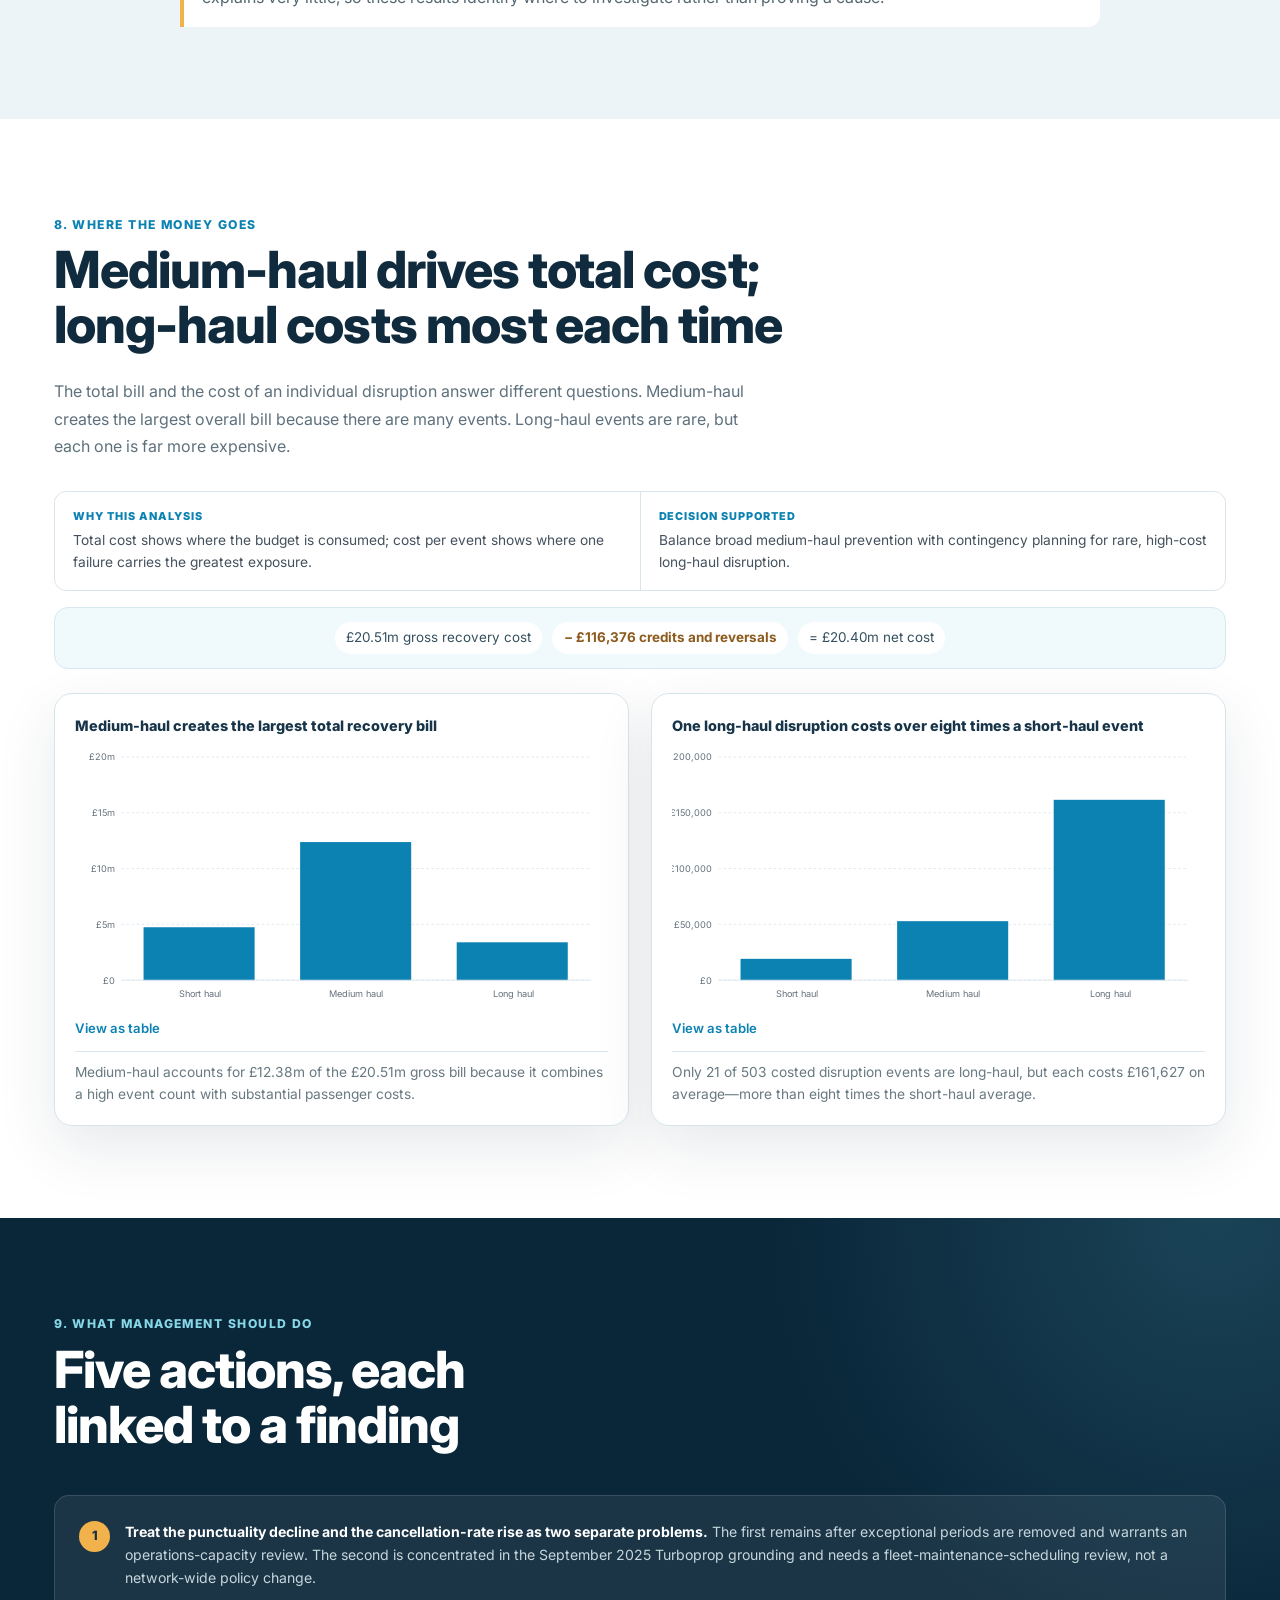
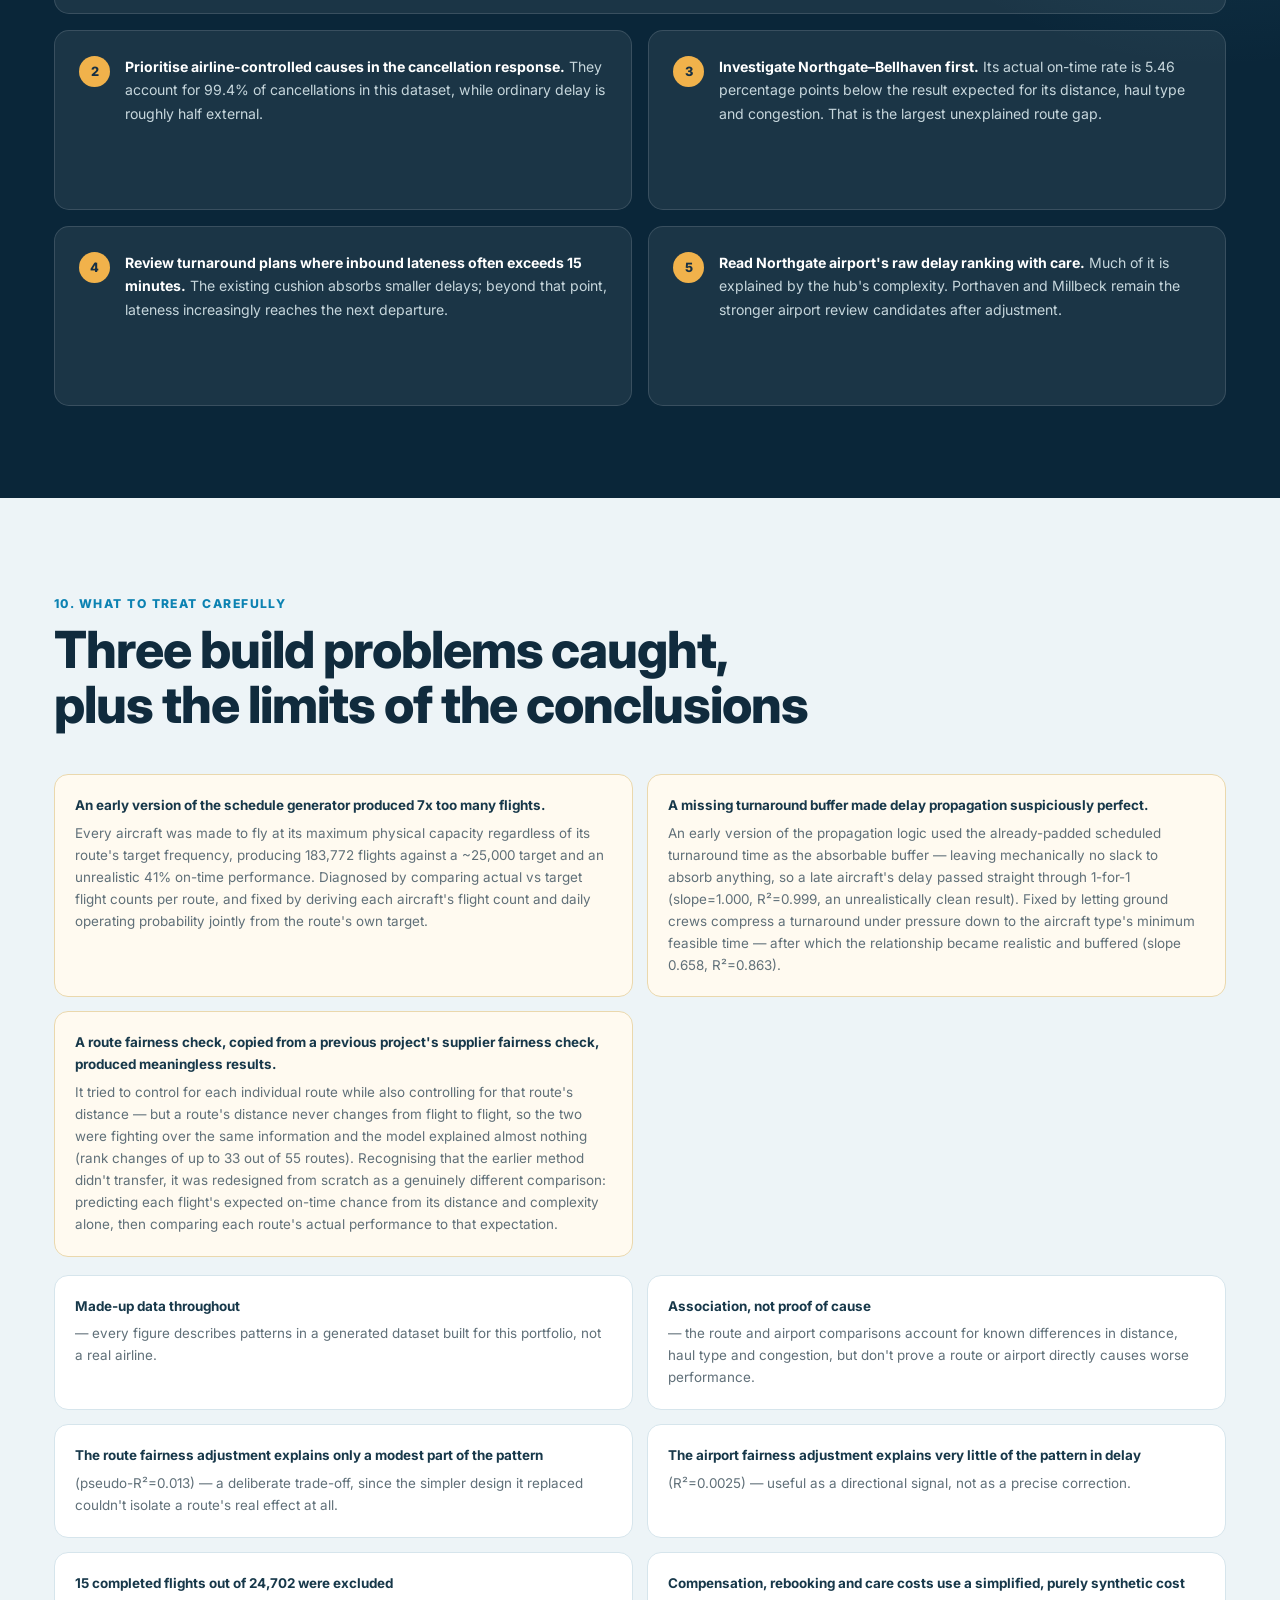
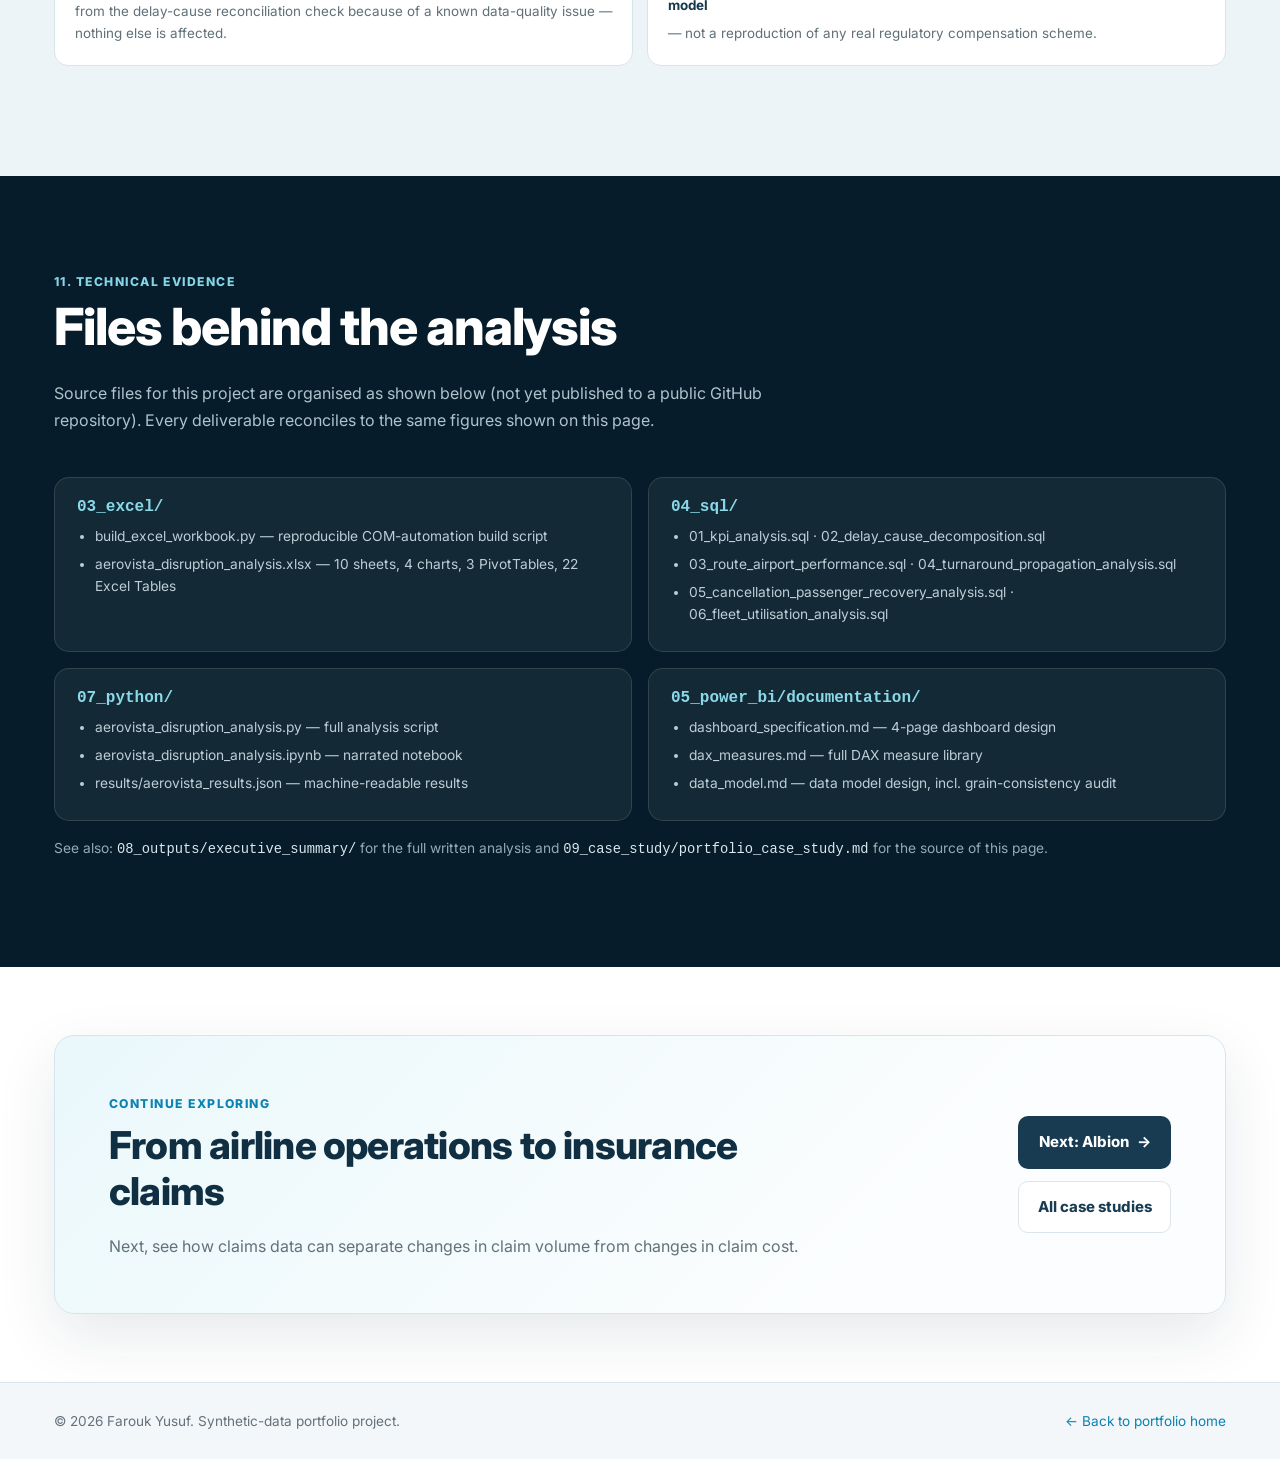
==== commit 77fb931b: "Sharpen case-study storytelling and add Alderwick dashboard Charts engine (assets/js/charts.js): - n" ====
--- a/case-studies/aerovista.html
+++ b/case-studies/aerovista.html
@@ -43,8 +43,8 @@
     <div class="aerovista-hero-grid">
       <div class="case-hero-copy">
         <div class="case-hero-meta"><span class="eyebrow">Aviation operations</span><span class="case-status">End-to-end analysis</span></div>
-        <h1>Airline Delays: Finding the Problems Management Can Fix</h1>
-        <p class="case-question"><span>Business question</span>AeroVista's punctuality got worse. Was this caused by a few exceptional events, or was there an underlying decline—and where should managers act first?</p>
+        <h1>Which of AeroVista's delays can management actually fix?</h1>
+        <p class="case-question"><span>Business question</span>AeroVista's punctuality got worse. Was that a few exceptional events, or a genuine underlying decline? And where should managers act first?</p>
         <p class="cs-sub">I analysed 25,204 scheduled flights across two years. “On time” means arriving no more than 15 minutes after schedule; cancellations are reported separately because the evidence shows they are a different operational problem.</p>
         <div class="hero-ctas"><a class="btn btn-primary" href="#findings">See the answer <span aria-hidden="true">↓</span></a><a class="btn btn-secondary" href="#recommendations">Management actions</a></div>
       </div>
@@ -81,7 +81,7 @@
   <div class="container">
     <div class="section-head">
       <span class="eyebrow">Read this first</span>
-      <h2>The decline is real—but cancellations tell a different story</h2>
+      <h2>The punctuality decline is real; cancellations tell a different story</h2>
       <p>Every headline figure below is <button type="button" class="term" data-term="reconciled">checked to match <svg
   xmlns="http://www.w3.org/2000/svg"
   width="24"
@@ -129,8 +129,8 @@
     <div class="findings-grid">
     <div class="finding-card">
       <span class="finding-num">FINDING 1</span>
-      <h4>On-time performance really did get worse — and it's not just a run of bad weeks.</h4>
-      <p>The share of flights arriving broadly on time fell over the two years covered by this data. Even after removing the three known bad-weather and grounding episodes from the numbers, the decline is still there — this is a genuine underlying trend, not one-off bad luck.</p>
+      <h4>On-time performance really did get worse, and the drop outlasts the bad weeks.</h4>
+      <p>The share of flights arriving broadly on time fell over the two years covered by this data. Remove the three known bad-weather and grounding episodes and the decline is still there, which makes it a genuine underlying trend rather than one-off bad luck.</p>
       <div class="figure-line">On-time performance: 87.72% (2024) &rarr; 86.18% (2025) &middot; Still falls to 86.25% (&minus;1.52pp) even with the 3 disruption episodes removed</div>
       <details class="detail"><summary>Show the statistical detail</summary><div class="detail-body">Two-proportion z-test on on-time performance: z=&minus;3.57, <button type="button" class="term" data-term="p-value">p=0.0004 <svg
   xmlns="http://www.w3.org/2000/svg"
@@ -466,10 +466,10 @@
     </div>
     <div class="analysis-purpose"><div><strong>Why this analysis</strong><p>Knowing when lateness starts to spread identifies the operational threshold at which local delay becomes a network problem.</p></div><div><strong>Decision supported</strong><p>Prioritise rotation protection and recovery resources once inbound lateness exceeds the available turnaround cushion.</p></div></div>
     <div class="chart-block ">
-  <div class="chart-head"><span class="chart-title">Delay begins to spread once inbound lateness exceeds 15 minutes</span></div>
-  <div data-chart="c3-data" data-chart-type="bar"></div>
-  <script type="application/json" id="c3-data">{"categories": ["Arrived early", "0–15 min late", "15–30 min late", "30–60 min late", "Over 60 min late"], "series": [{"label": "Minutes passed to next flight", "values": [0.0, 0.0, 3.8, 22.5, 63.7]}], "options": {"categoryLabel": "Inbound aircraft arrival"}}</script>
-  <div class="chart-caption">Nothing carries forward on average when the inbound aircraft is less than 15 minutes late. More than an hour of inbound lateness passes through almost minute for minute: 63.7 minutes reaches the next departure.</div>
+  <div class="chart-head"><span class="chart-title">Delay begins to spread once inbound lateness passes 15 minutes</span></div>
+  <div data-chart="c3-data" data-chart-type="line"></div>
+  <script type="application/json" id="c3-data">{"xLabels": ["Arrived early", "0–15 min late", "15–30 min late", "30–60 min late", "Over 60 min late"], "series": [{"label": "Minutes carried to the next flight", "values": [0.0, 0.0, 3.8, 22.5, 63.7], "maxValue": 70}], "options": {"height": 320, "xLabel": "Inbound aircraft lateness", "endLabels": true, "maxXTicks": 5, "annotations": [{"x": "15–30 min late", "label": "Cushion used up"}]}}</script>
+  <div class="chart-caption">The line stays flat while the inbound aircraft is under 15 minutes late: the turnaround cushion absorbs it. Past that point it climbs steeply, and beyond an hour of lateness roughly 64 minutes carries straight through to the next departure.</div>
 </div>
   </div>
 </section>
@@ -555,7 +555,7 @@
       <span class="eyebrow">9. What management should do</span>
       <h2>Five actions, each linked to a finding</h2>
     </div>
-    <ol class="rec-list"><li><strong>Treat the punctuality decline and the cancellation-rate rise as two separate problems.</strong> The first remains after exceptional periods are removed and warrants an operations-capacity review. The second is concentrated in the September 2025 Turboprop grounding and needs a fleet-maintenance-scheduling review, not a network-wide policy change.</li><li><strong>Prioritise airline-controlled causes in the cancellation response.</strong> They account for 99.4% of cancellations in this dataset, while ordinary delay is roughly half external.</li><li><strong>Investigate Northgate&ndash;Bellhaven first.</strong> Its actual on-time rate is 5.46 percentage points below the result expected for its distance, haul type and congestion—the largest unexplained route gap.</li><li><strong>Review turnaround plans where inbound lateness often exceeds 15 minutes.</strong> The existing cushion absorbs smaller delays; beyond that point, lateness increasingly reaches the next departure.</li><li><strong>Do not treat Northgate airport's raw delay ranking as proof of a local problem.</strong> Much of it is explained by the hub's complexity. Porthaven and Millbeck remain the stronger airport review candidates after adjustment.</li></ol>
+    <ol class="rec-list"><li><strong>Treat the punctuality decline and the cancellation-rate rise as two separate problems.</strong> The first remains after exceptional periods are removed and warrants an operations-capacity review. The second is concentrated in the September 2025 Turboprop grounding and needs a fleet-maintenance-scheduling review, not a network-wide policy change.</li><li><strong>Prioritise airline-controlled causes in the cancellation response.</strong> They account for 99.4% of cancellations in this dataset, while ordinary delay is roughly half external.</li><li><strong>Investigate Northgate&ndash;Bellhaven first.</strong> Its actual on-time rate is 5.46 percentage points below the result expected for its distance, haul type and congestion. That is the largest unexplained route gap.</li><li><strong>Review turnaround plans where inbound lateness often exceeds 15 minutes.</strong> The existing cushion absorbs smaller delays; beyond that point, lateness increasingly reaches the next departure.</li><li><strong>Read Northgate airport's raw delay ranking with care.</strong> Much of it is explained by the hub's complexity. Porthaven and Millbeck remain the stronger airport review candidates after adjustment.</li></ol>
   </div>
 </section>
 <section id="limitations">
--- a/assets/css/charts.css
+++ b/assets/css/charts.css
@@ -59,7 +59,39 @@
 .chart-bar.is-secondary { fill: var(--navy); }
 .chart-bar.is-tertiary { fill: var(--warn); }
 .chart-bar.is-quaternary { fill: var(--muted); }
+.chart-bar.is-emphasis { fill: var(--teal); }
+.chart-bar.is-context { fill: var(--muted); }
+.chart-bar.is-pos { fill: var(--teal); }
+.chart-bar.is-neg { fill: var(--bad); }
 .chart-bar:hover, .chart-bar.is-active { fill: var(--navy-deep); }
+
+/* slopegraph */
+.chart-slope { stroke: var(--muted); stroke-width: 2; fill: var(--muted); }
+.chart-slope.is-on { stroke: var(--teal); fill: var(--teal); stroke-width: 2.5; }
+.chart-slope.is-off { stroke: var(--line); fill: var(--muted); opacity: 0.85; }
+circle.chart-slope { stroke: #fff; stroke-width: 1.5; }
+.chart-slope-leader { stroke: var(--line); stroke-width: 1; }
+text.chart-slope-label, .chart-slope-label { fill: var(--ink); font-size: 10.5px; font-family: inherit; }
+.chart-slope-label.is-off { fill: var(--muted); }
+.chart-slope-label.is-on { fill: var(--ink); font-weight: 700; }
+
+/* reference / baseline line on a bar chart (solid hairline, one label) */
+.chart-baseline { stroke: var(--ink); stroke-width: 1.5; }
+text.chart-baseline-label, .chart-baseline-label { fill: var(--muted); font-size: 10.5px; font-weight: 700; font-family: inherit; }
+
+/* stacked single bar — part-to-whole of one total */
+.chart-stack-seg.tone-accent { fill: var(--teal); }
+.chart-stack-seg.tone-accent-2 { fill: var(--teal); opacity: 0.5; }
+.chart-stack-seg.tone-context { fill: var(--muted); }
+.chart-stack-seg.tone-context-2 { fill: var(--muted); opacity: 0.42; }
+.chart-stack-key { display: flex; flex-wrap: wrap; gap: 8px 20px; margin: 12px 0 2px; }
+.chart-stack-key .k { display: inline-flex; align-items: center; gap: 8px; font-size: 0.83rem; color: var(--muted); line-height: 1.4; }
+.chart-stack-key .k .sw { flex: none; width: 10px; height: 10px; border-radius: 3px; }
+.chart-stack-key .k .sw.tone-accent { background: var(--teal); }
+.chart-stack-key .k .sw.tone-accent-2 { background: var(--teal); opacity: 0.5; }
+.chart-stack-key .k .sw.tone-context { background: var(--muted); }
+.chart-stack-key .k .sw.tone-context-2 { background: var(--muted); opacity: 0.42; }
+.chart-stack-key .k strong { color: var(--ink); font-weight: 700; margin-right: 2px; }
 
 .chart-line-path { fill: none; stroke: var(--teal); stroke-width: 2.5; }
 .chart-line-dot { fill: var(--teal); stroke: #fff; stroke-width: 1.5; }
